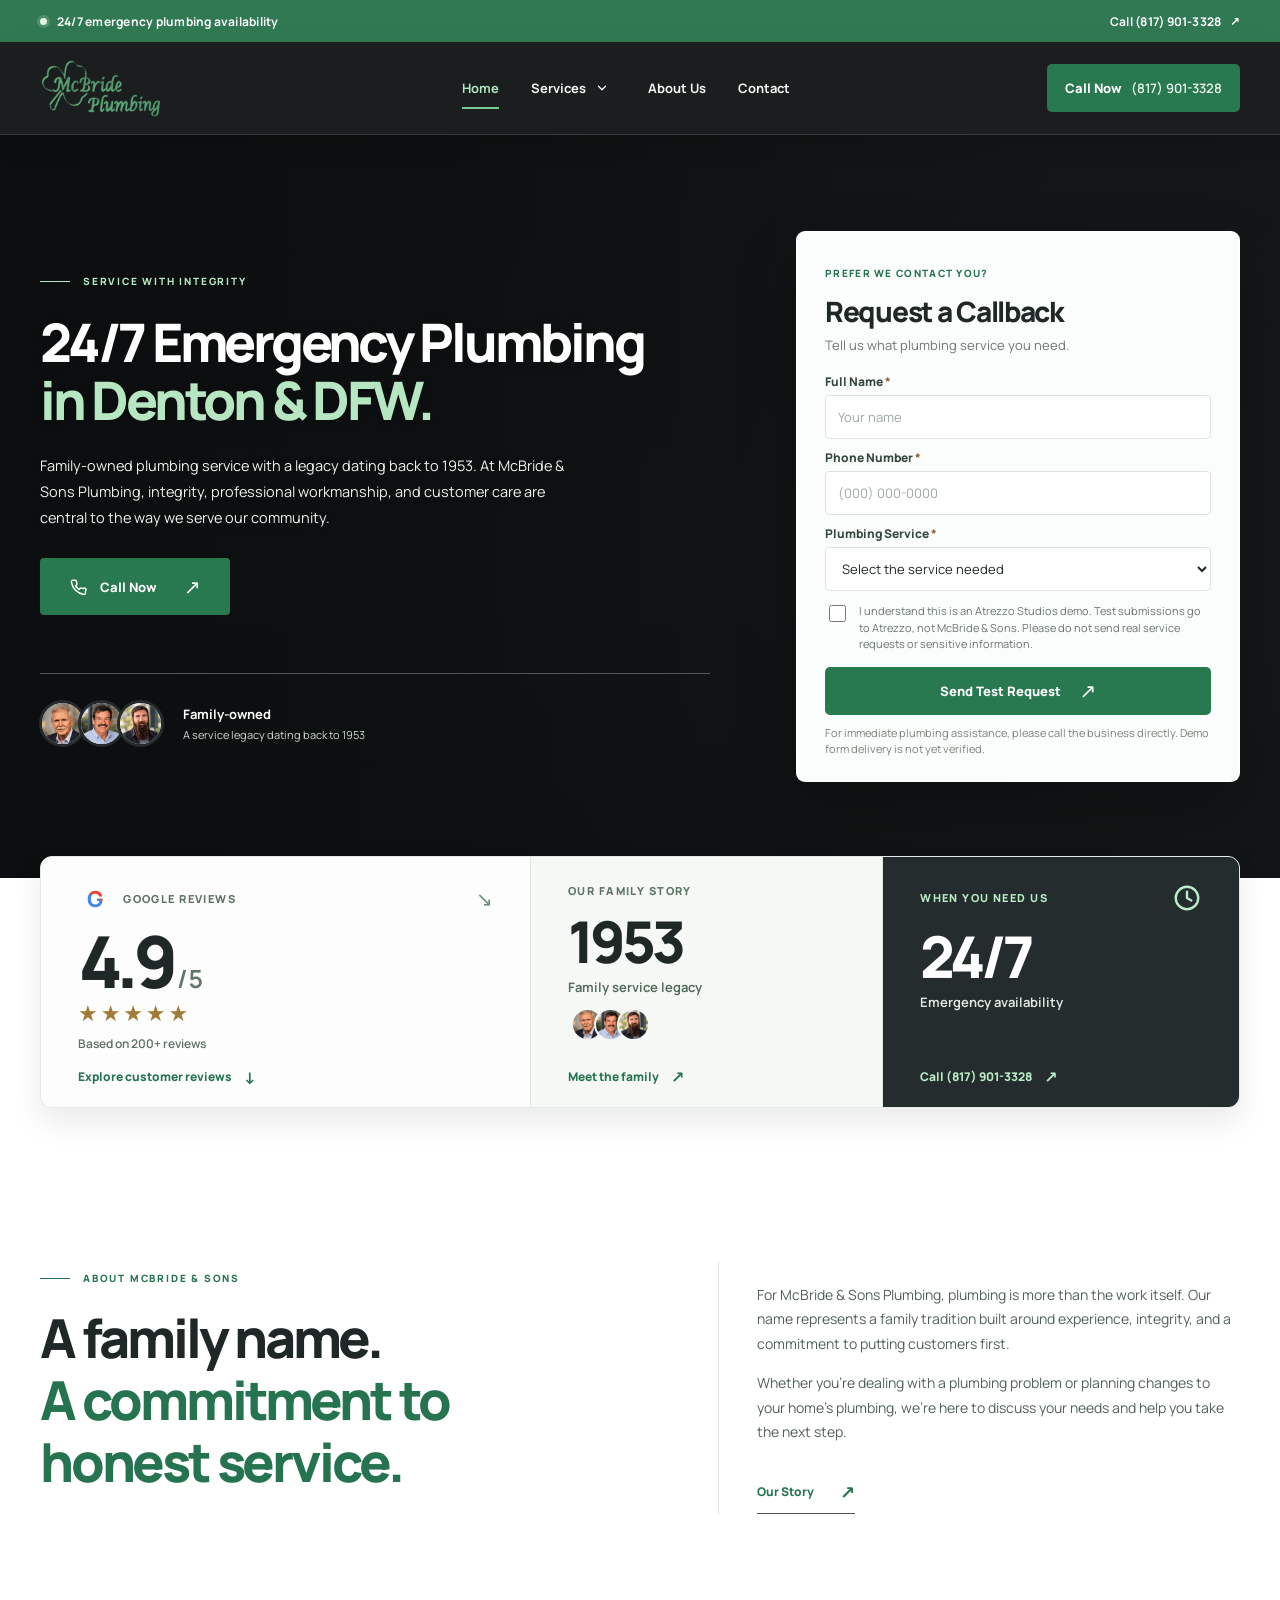
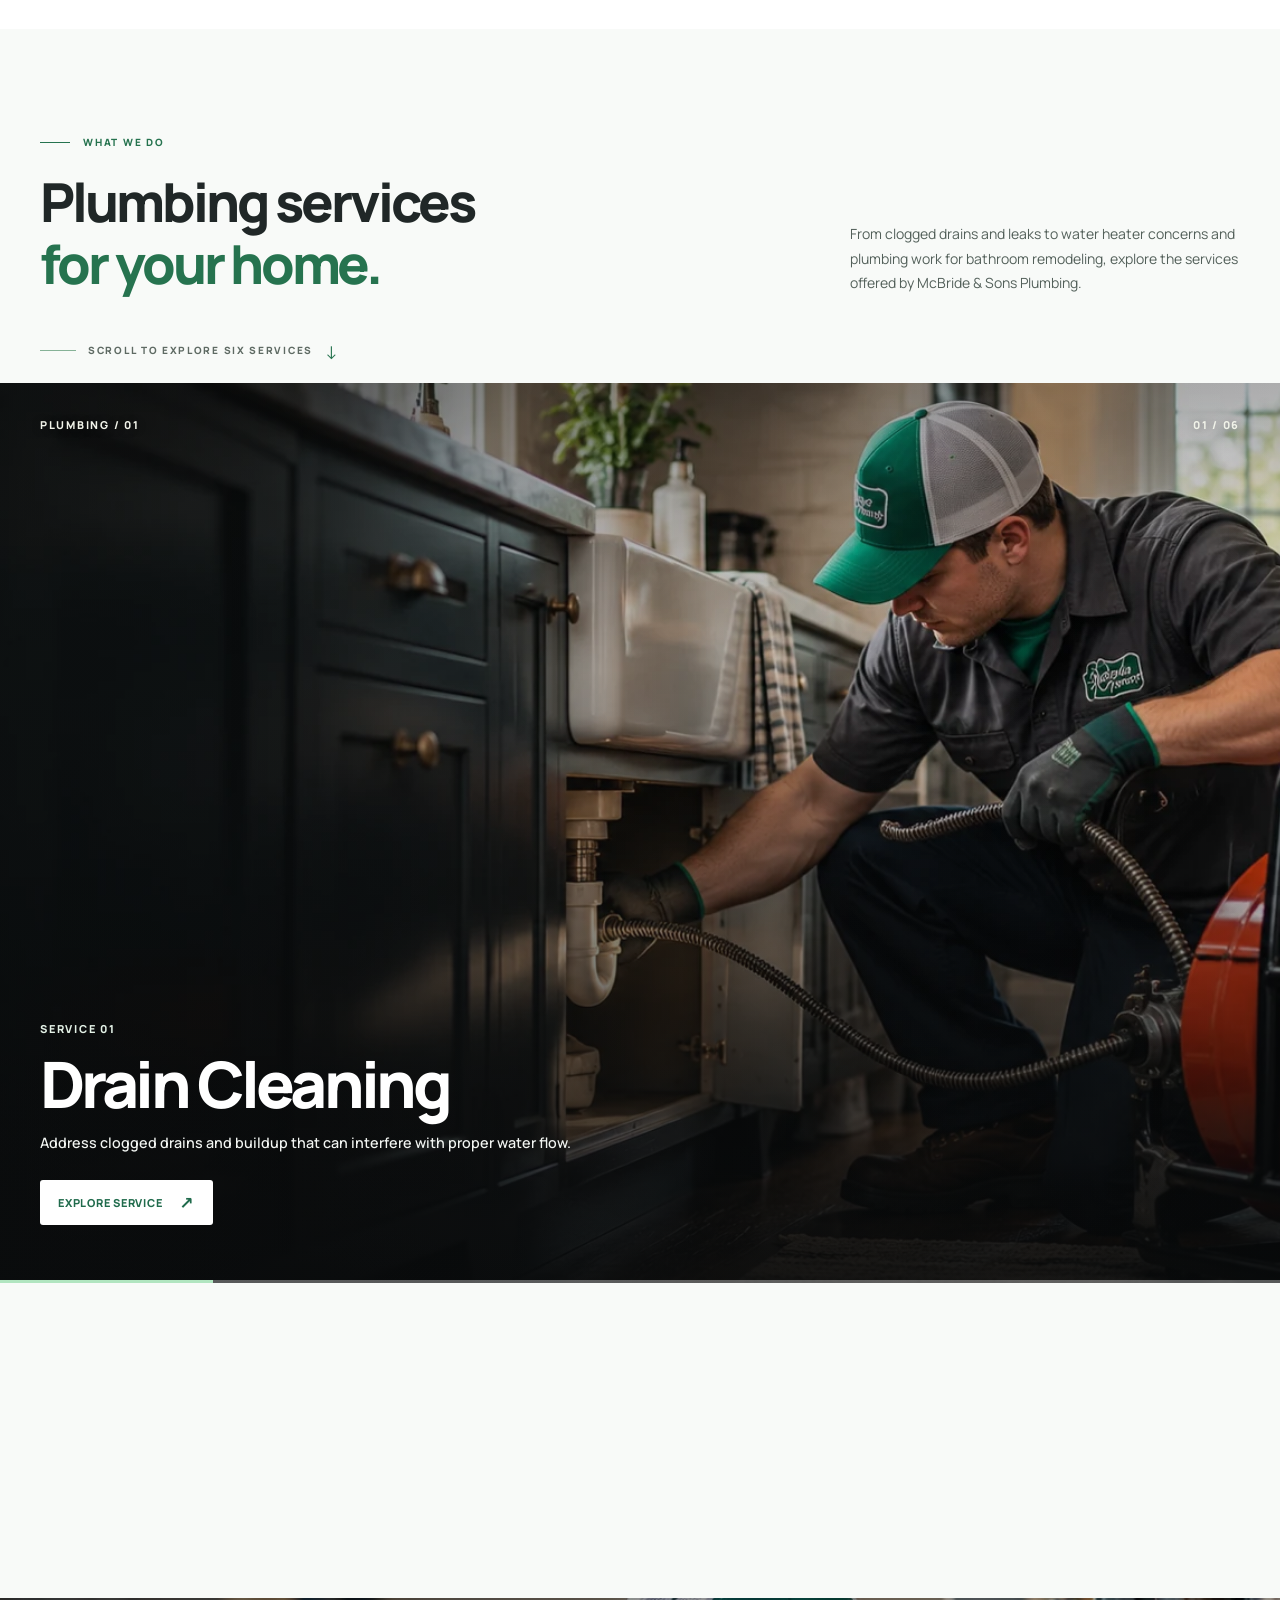
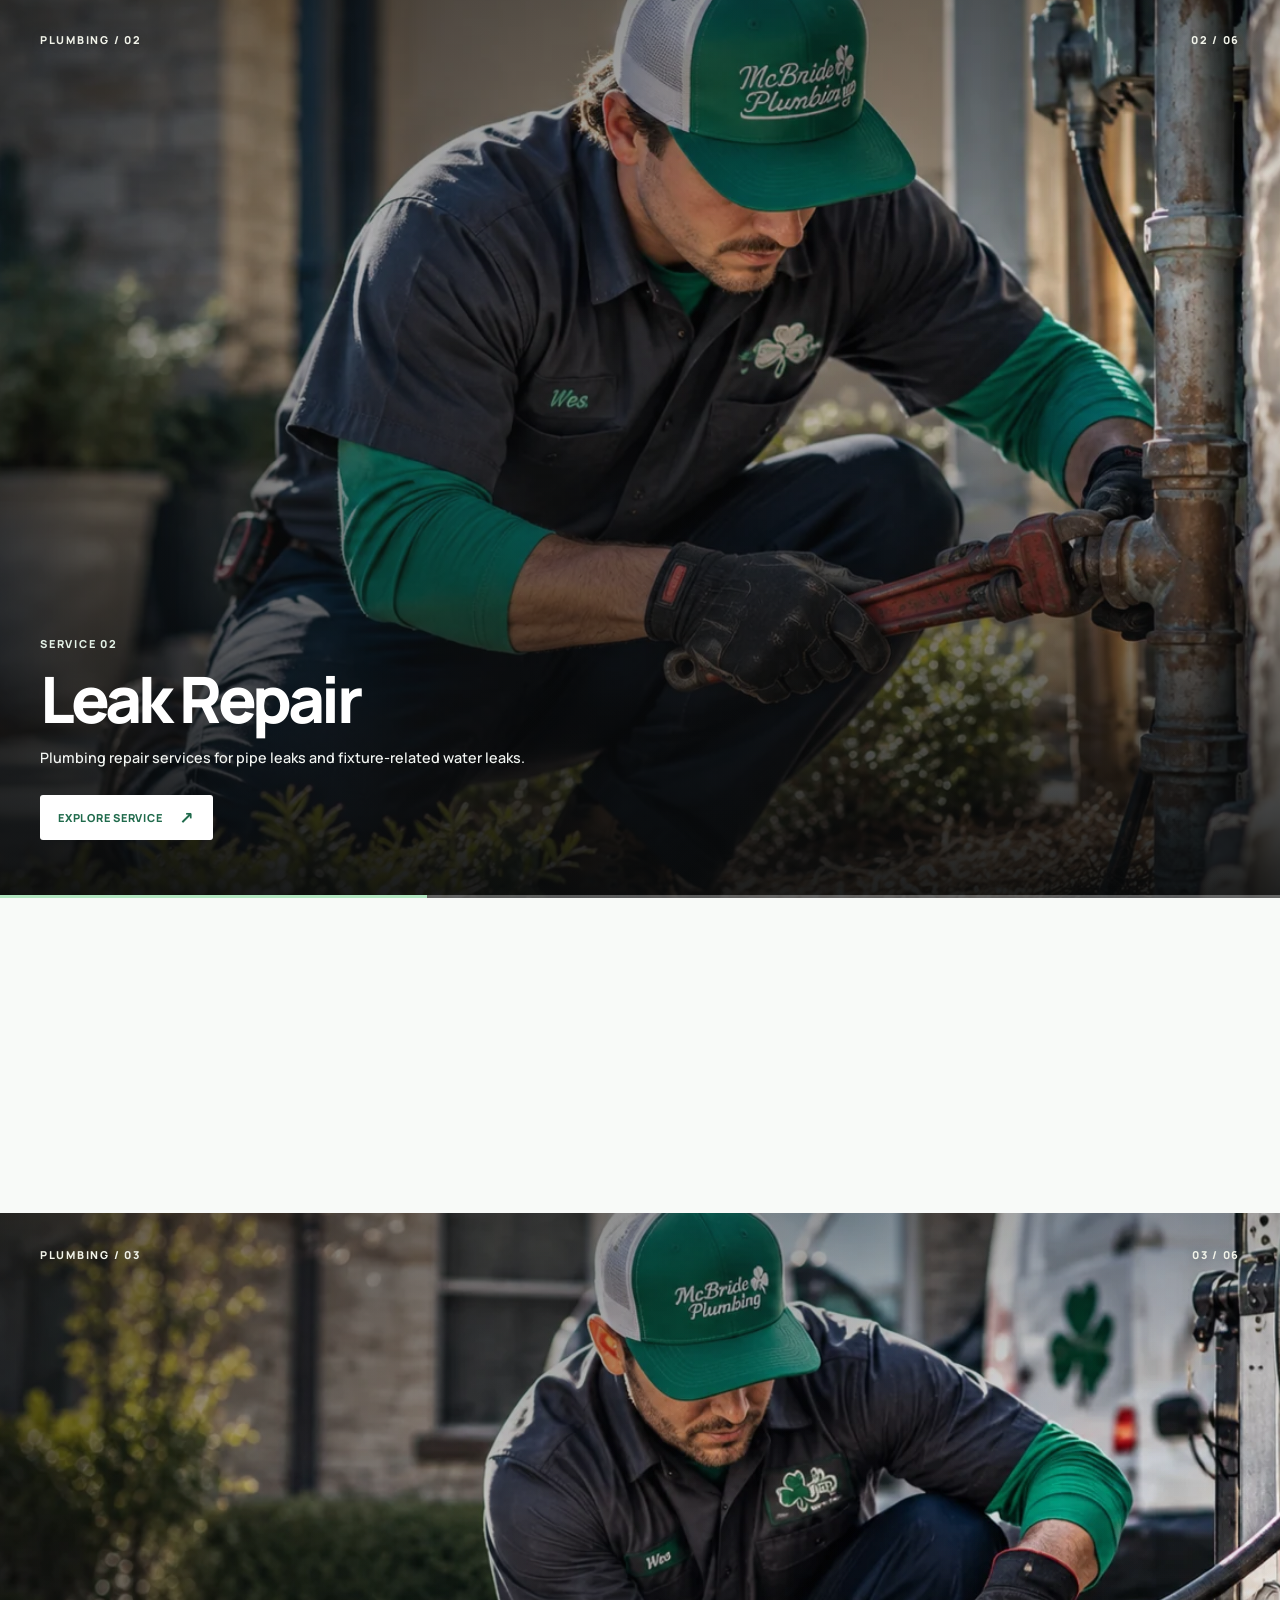
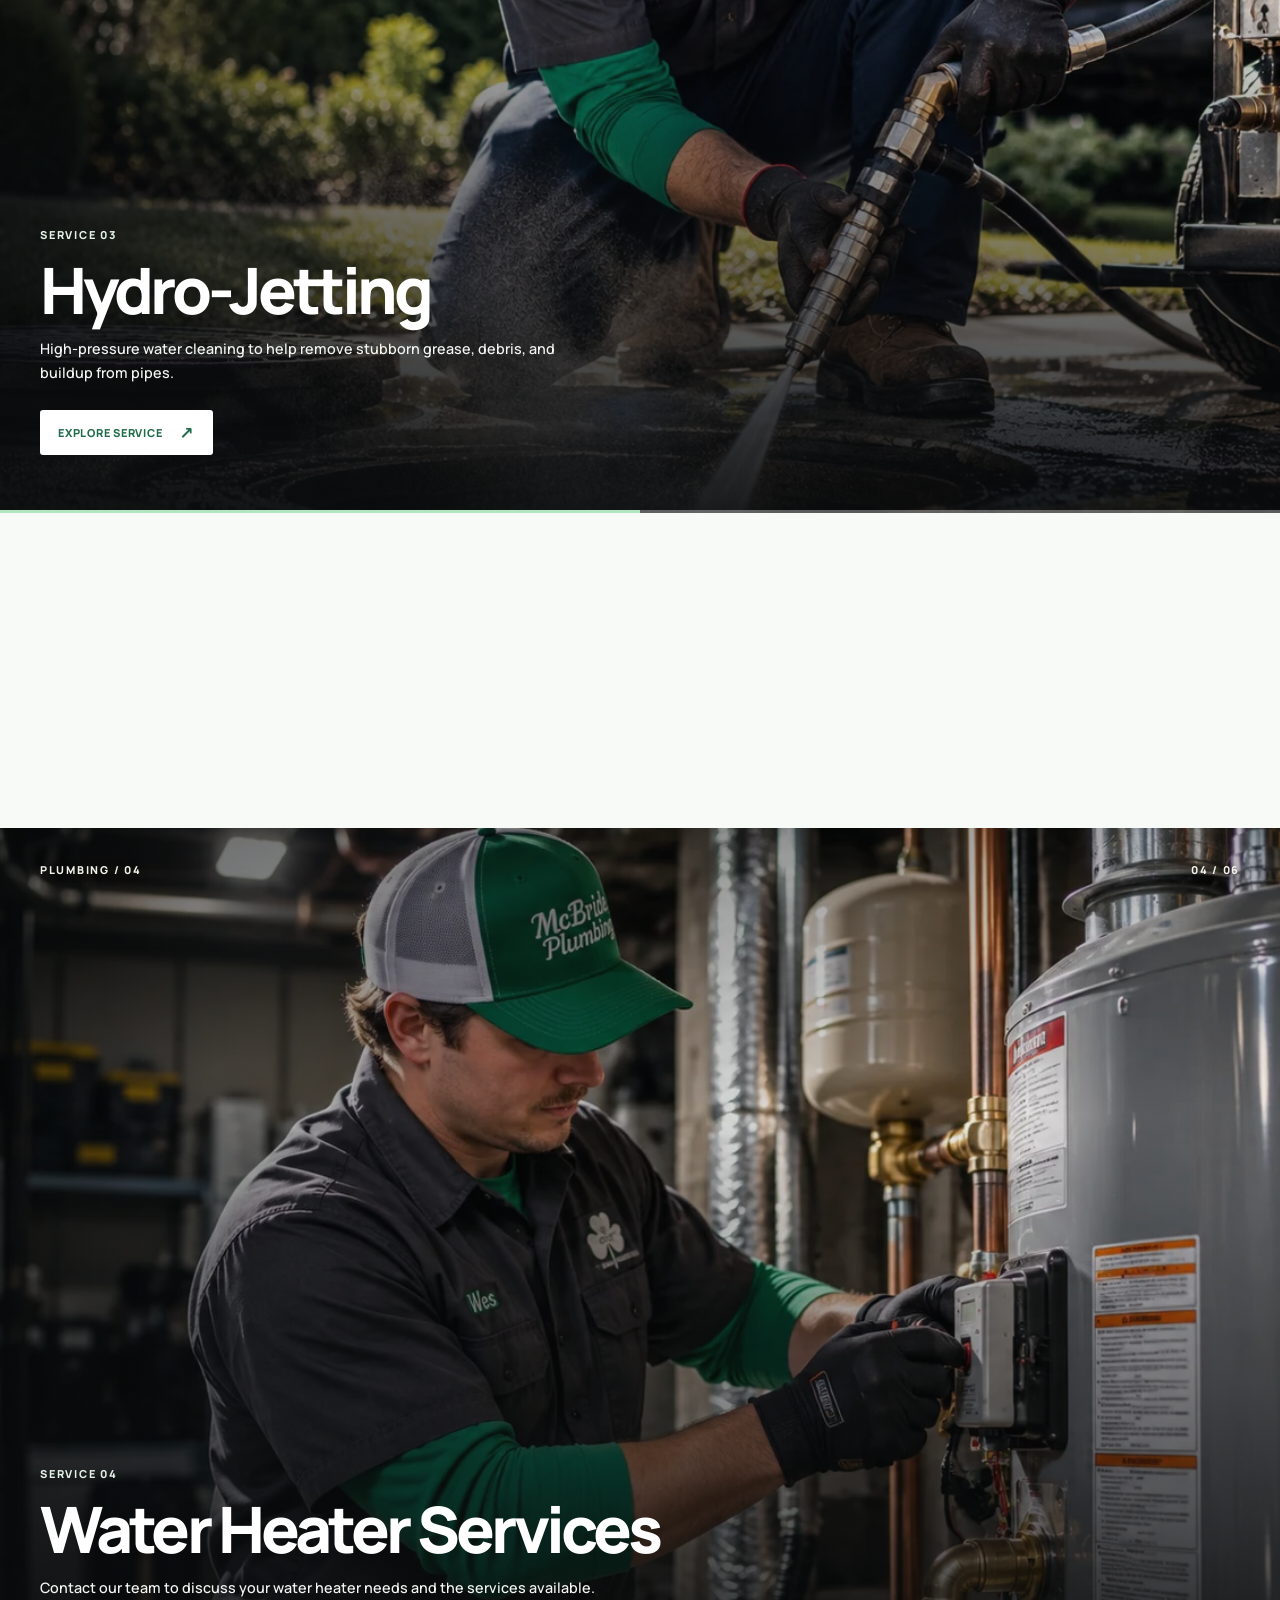
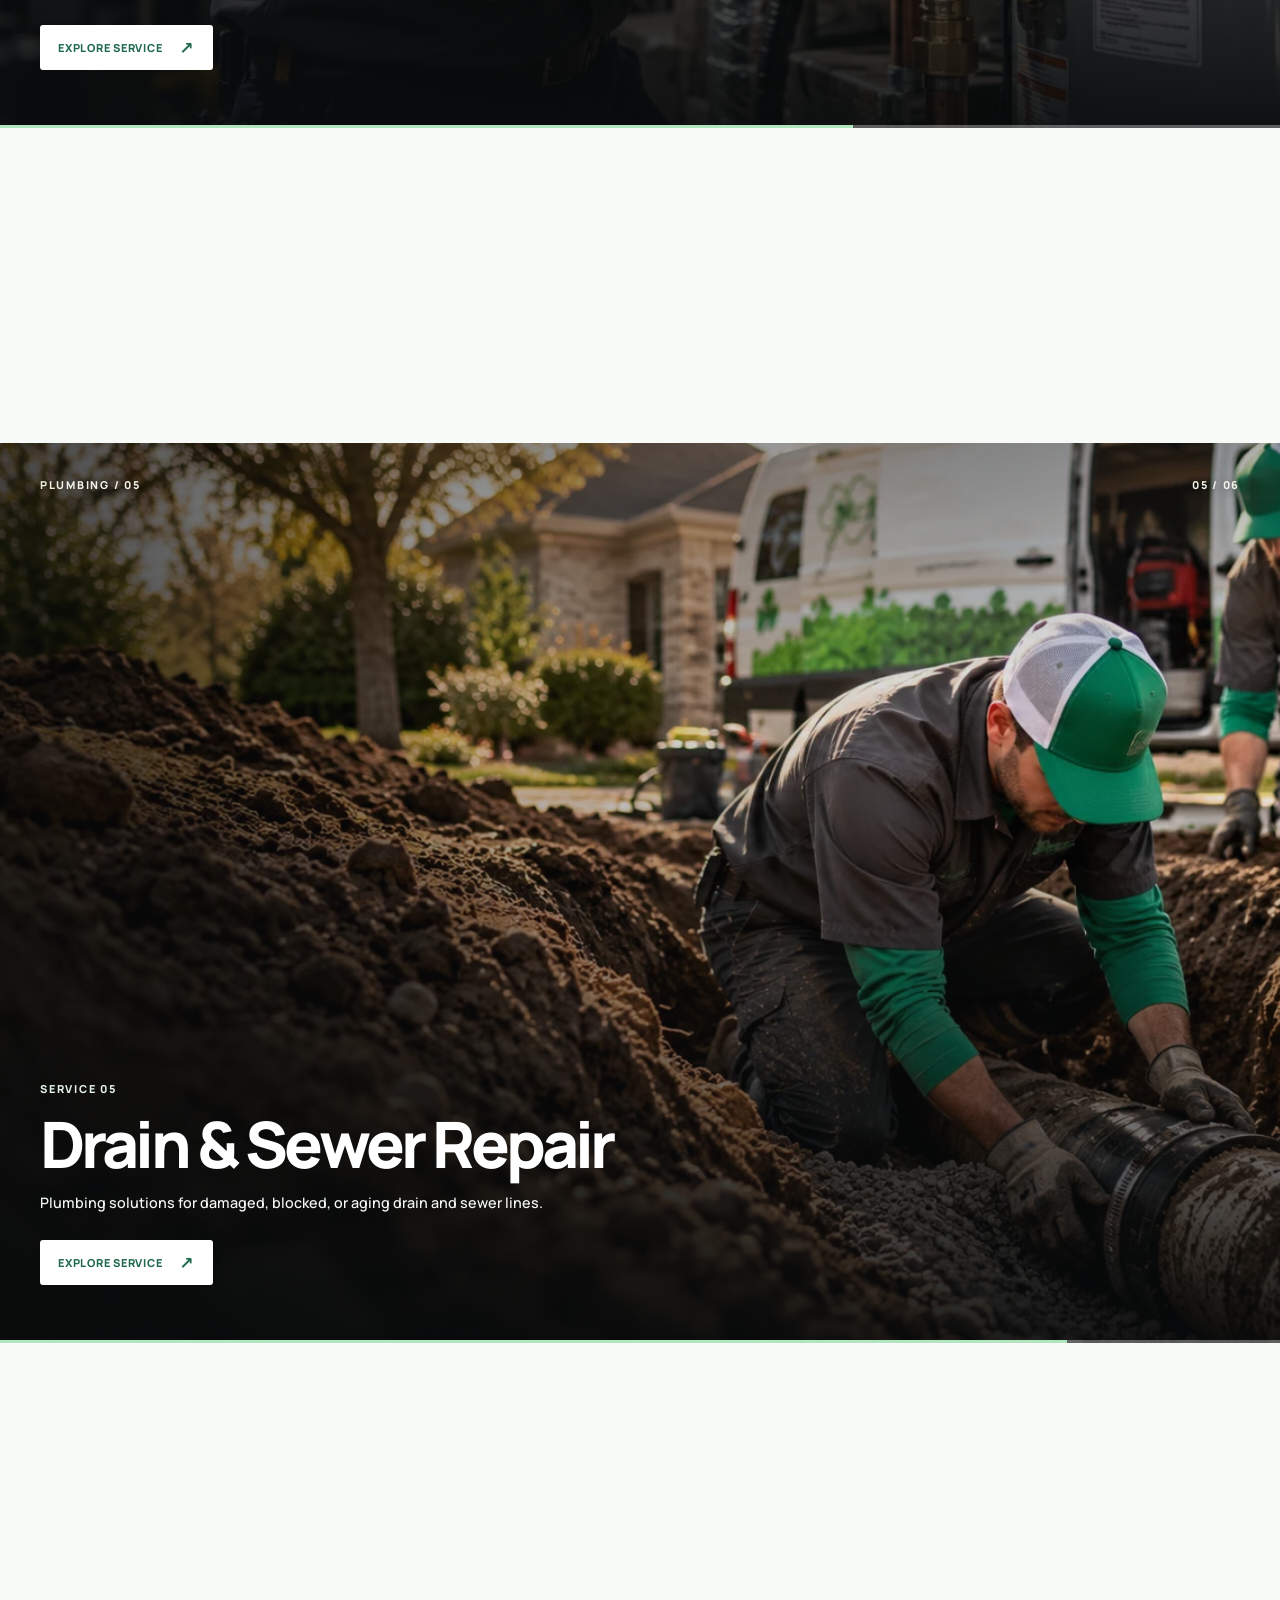
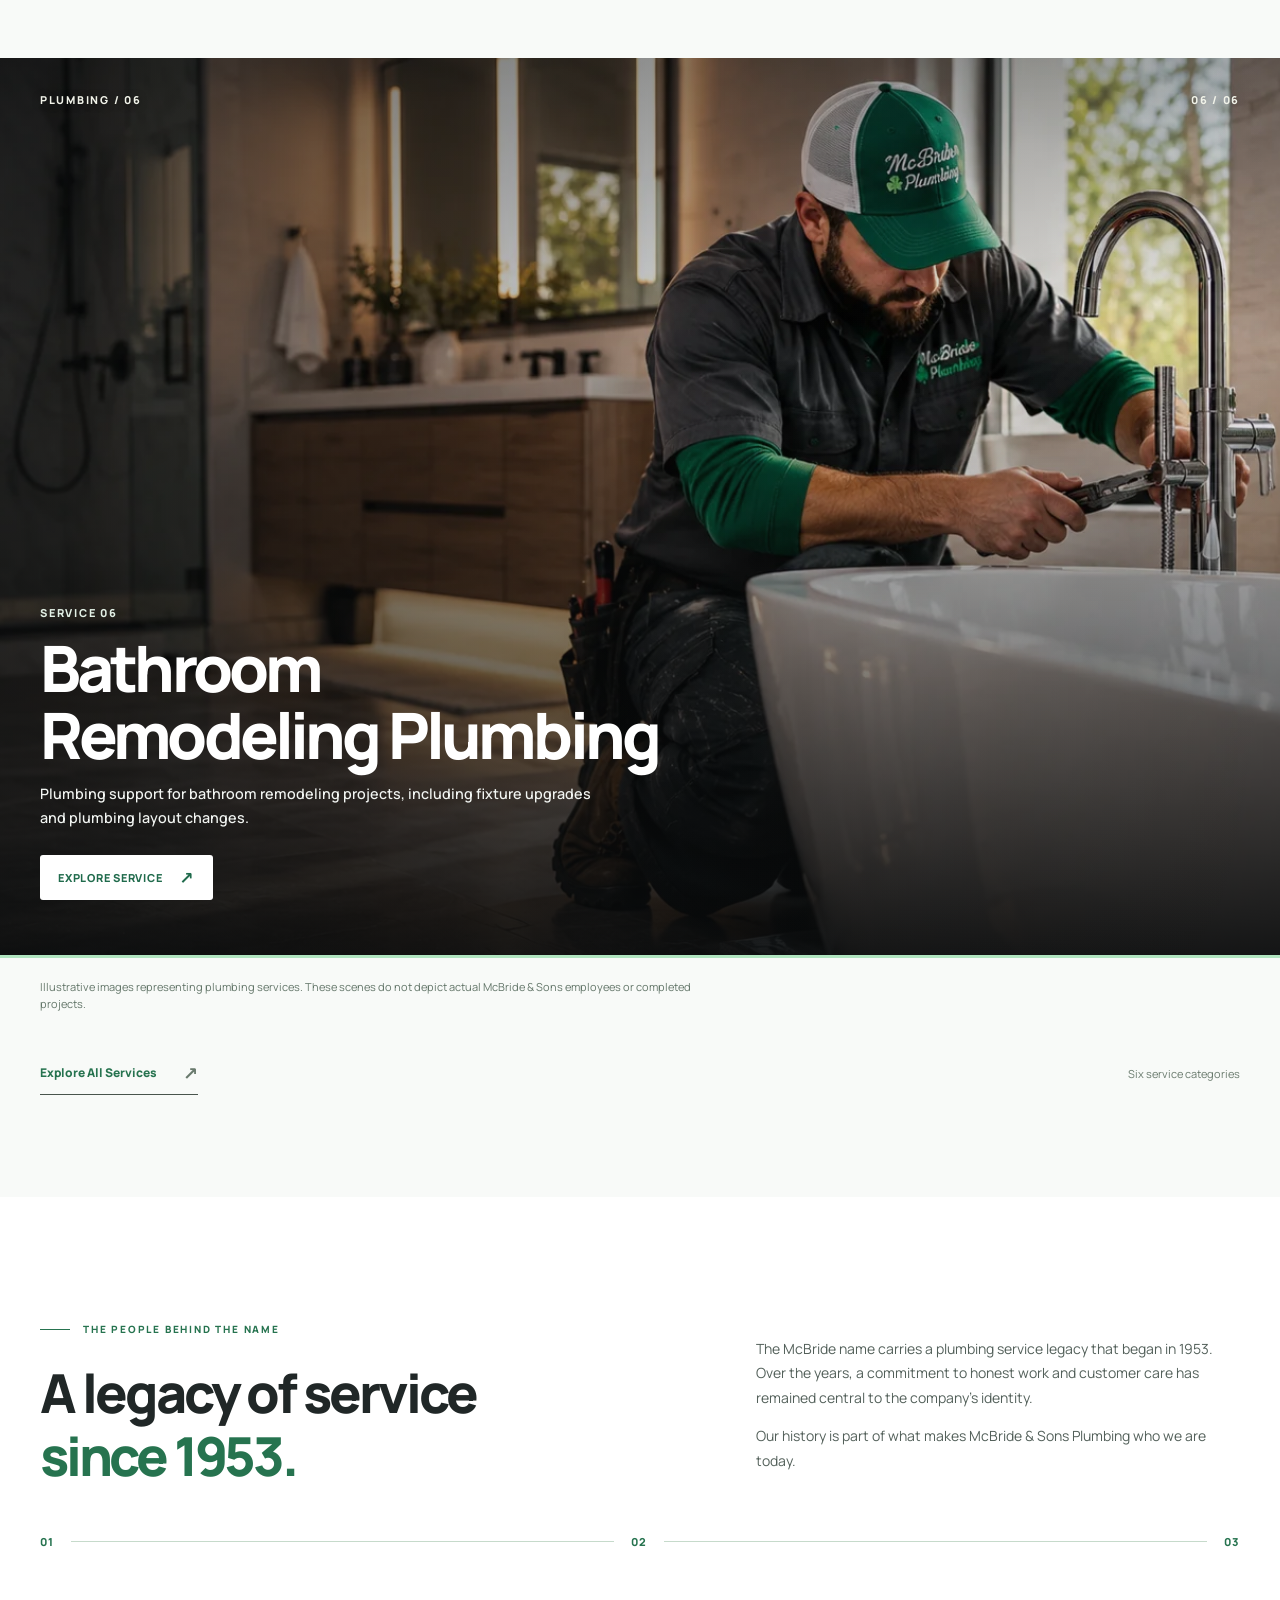
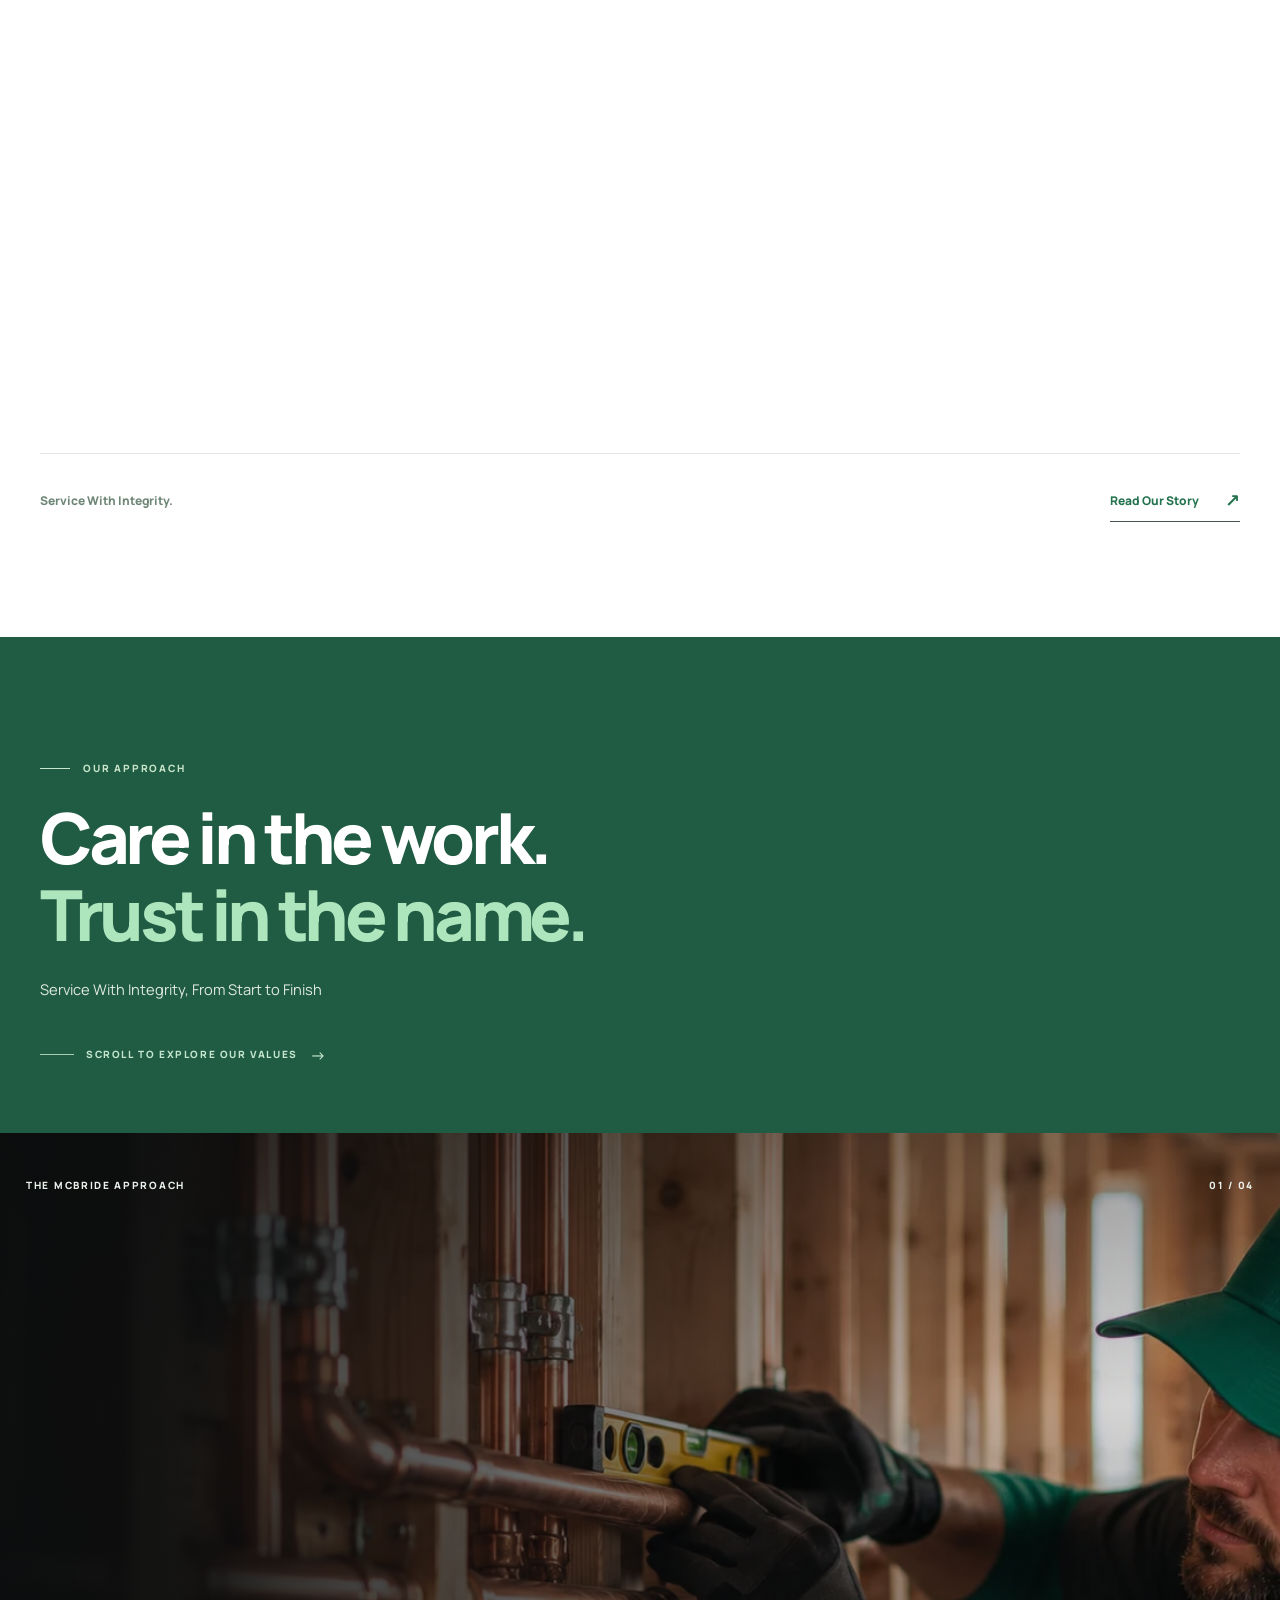
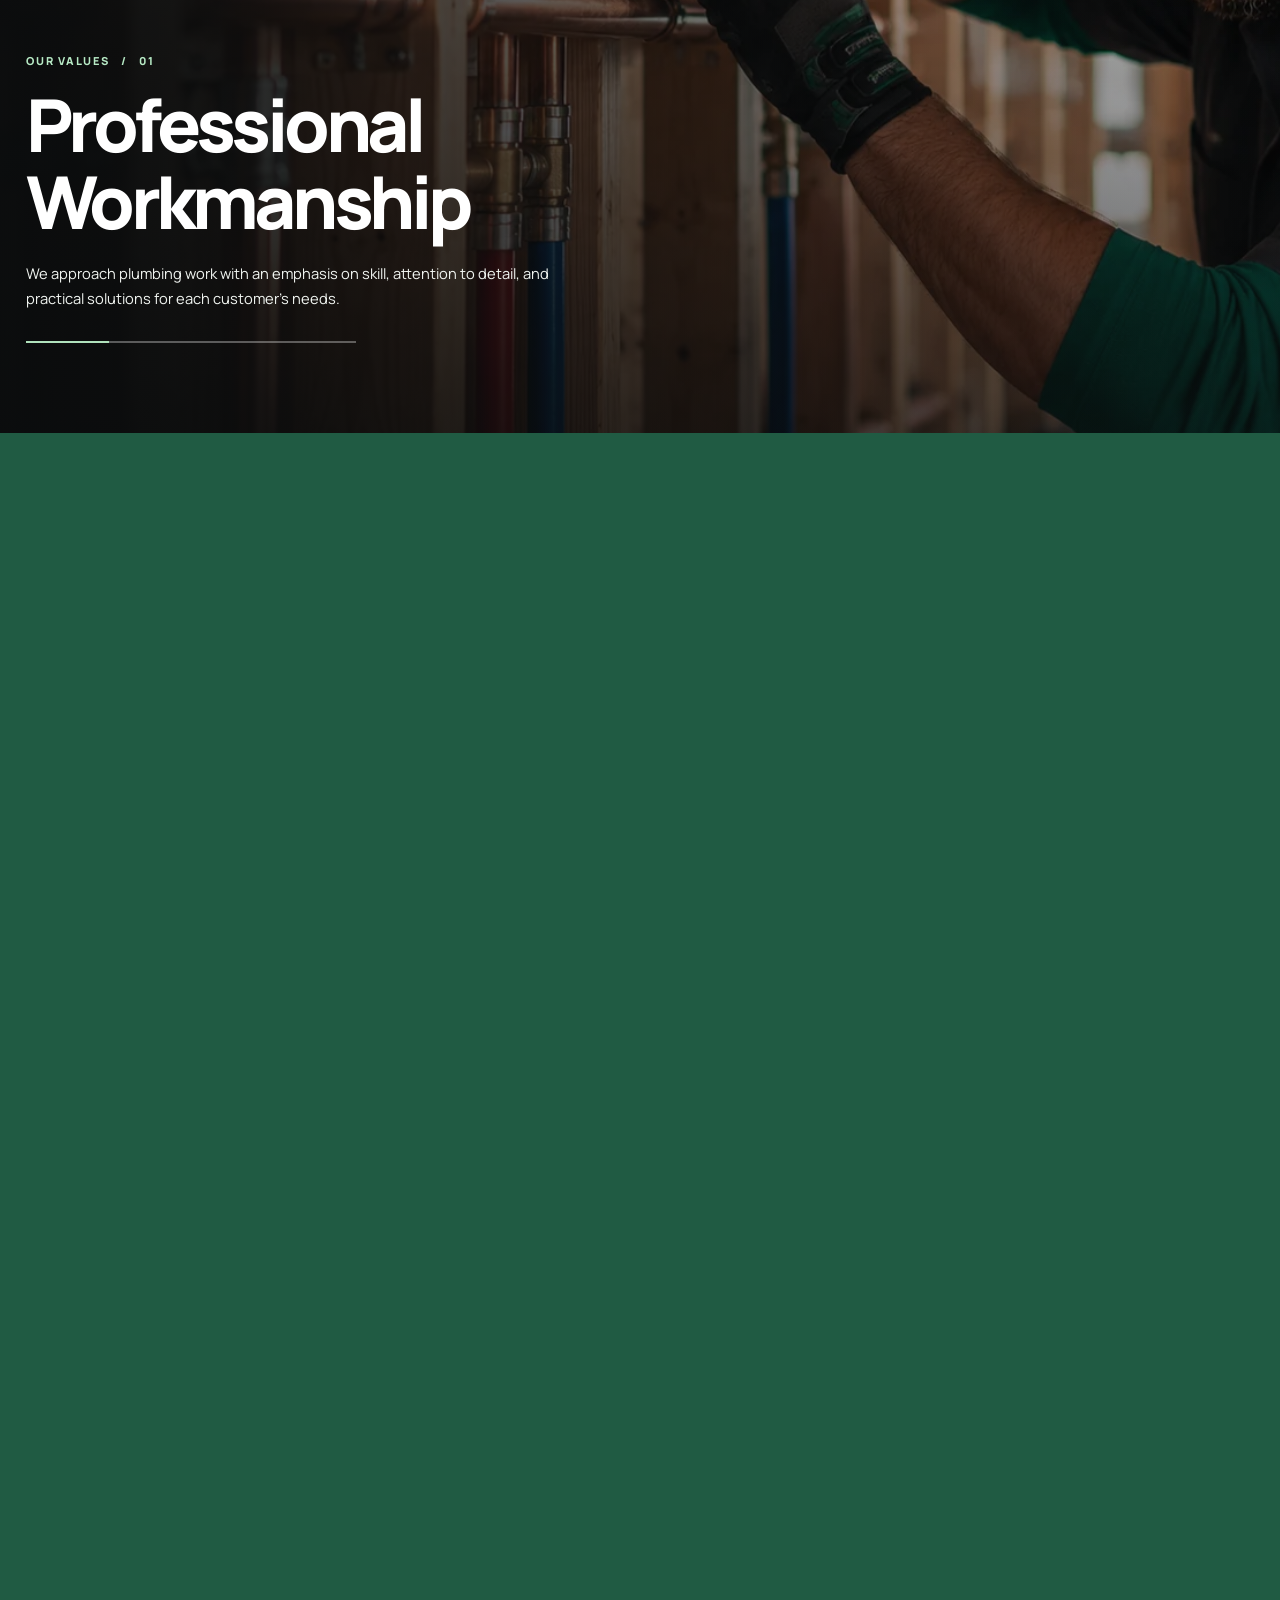
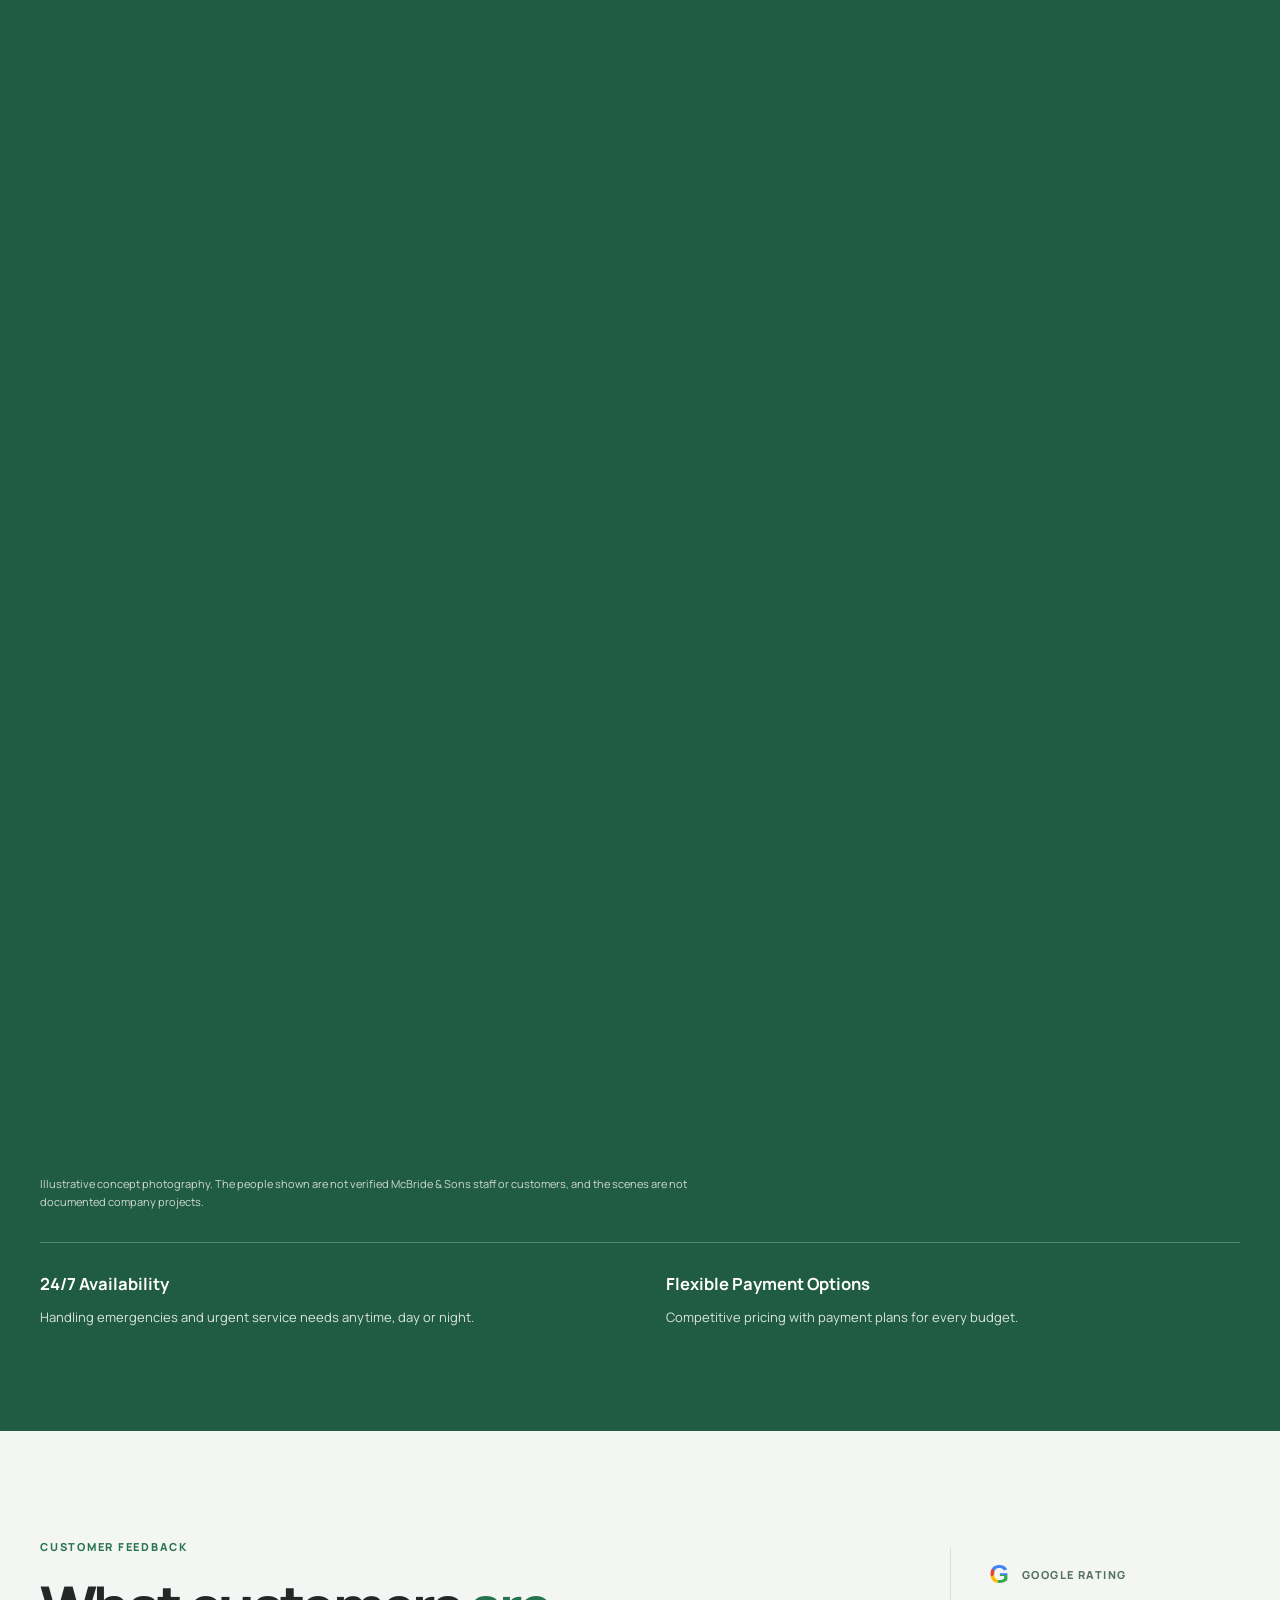
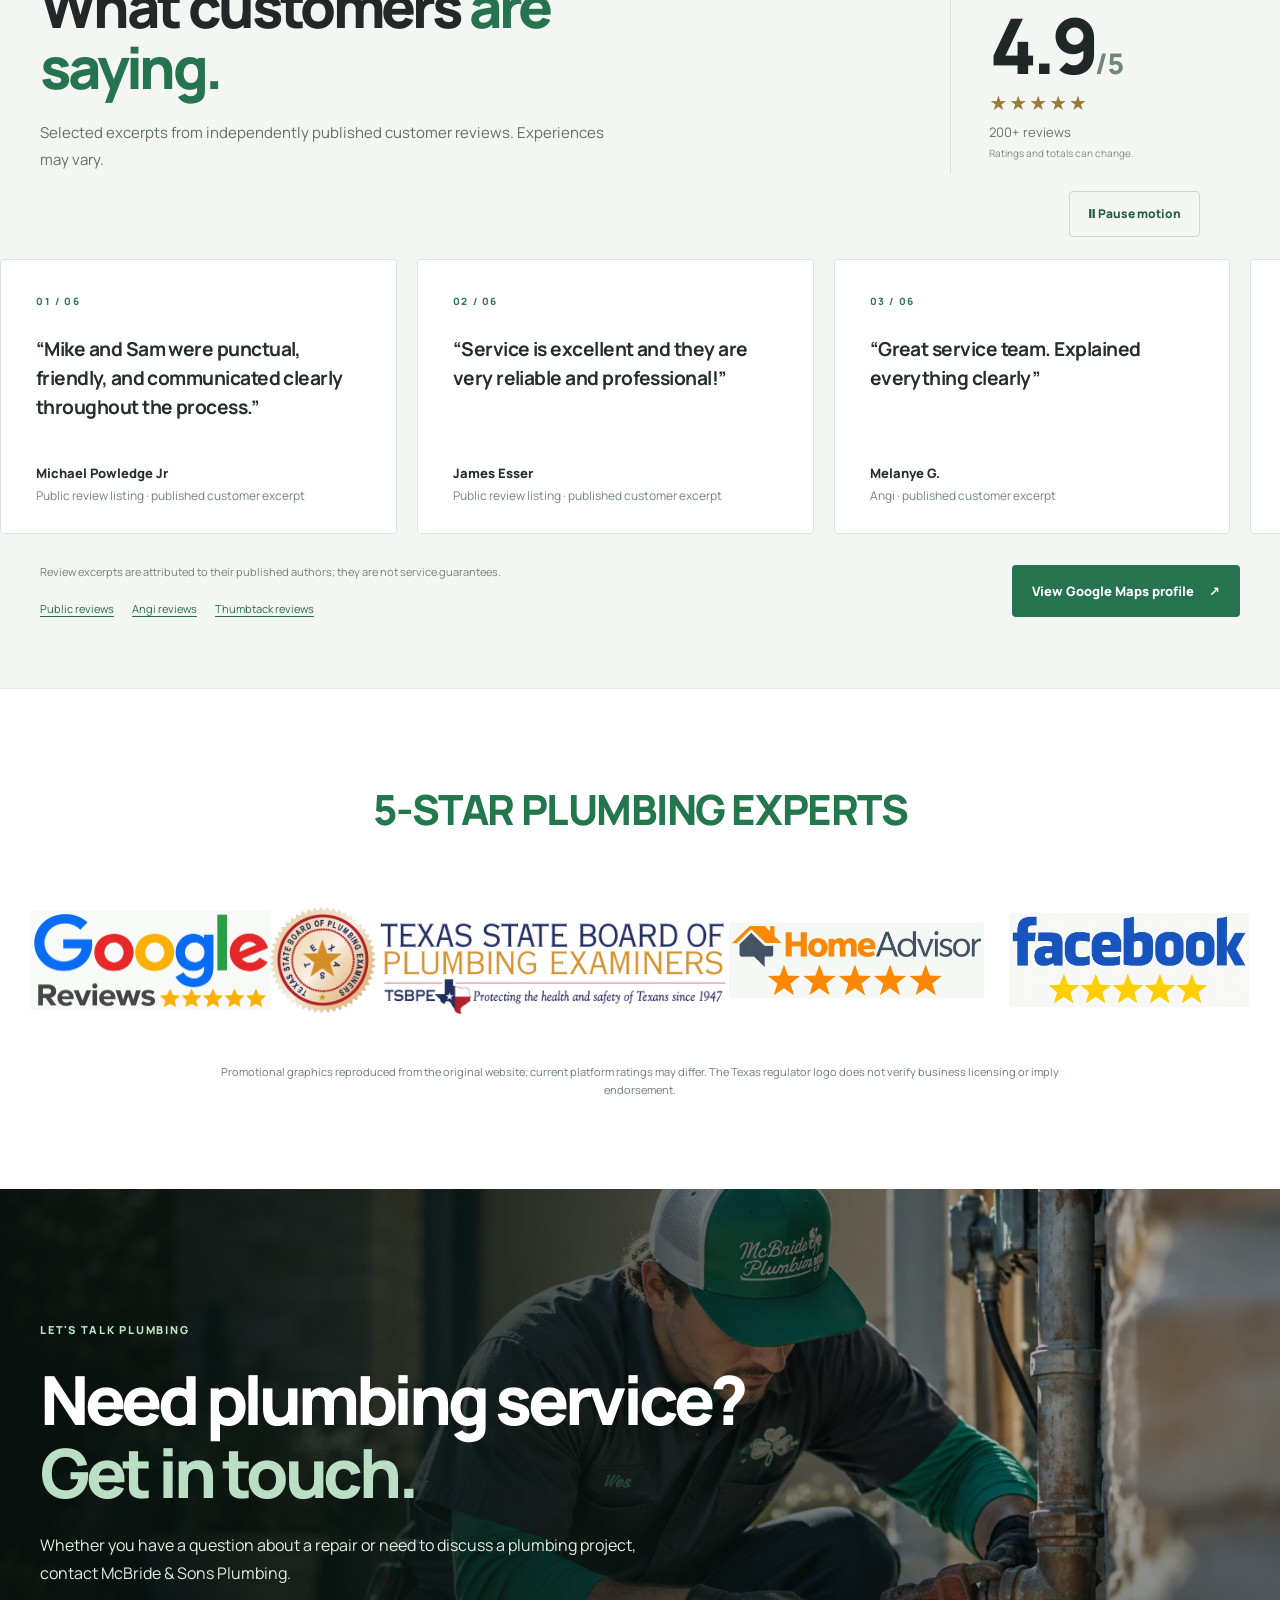
==== index.html @ 4a69e7dd "Restore original full star graphics across Home and Services with responsive trust band" ====
<!doctype html>
<html lang="en-US">
<head>
  <meta charset="utf-8">
  <meta name="viewport" content="width=device-width, initial-scale=1">
  <meta name="description" content="Explore drain cleaning, leak repair, hydro-jetting, water heater services, drain and sewer repair, and bathroom remodeling plumbing. Contact McBride & Sons.">
  <meta name="robots" content="noindex, nofollow">
  <meta name="theme-color" content="#173f35">
  <title>24/7 Emergency Plumbing in Denton & DFW | McBride & Sons Plumbing</title>
  <link rel="preconnect" href="https://fonts.googleapis.com">
  <link rel="preconnect" href="https://fonts.gstatic.com" crossorigin>
  <link href="https://fonts.googleapis.com/css2?family=Manrope:wght@400;500;600;700;800&display=swap" rel="stylesheet">
  <link rel="stylesheet" href="./assets/css/home.css?v=20261026-reviews-v1">
  <script src="./assets/js/main.js?v=20261028-cinema-gap-fix-1" defer></script>
<link rel="preconnect" href="https://images.pexels.com">
  <!-- Critical responsive CTA visibility: the form is already visible in desktop hero. -->
  <style>
    .hero .hero-actions > .hero-form-link { display: none !important; }
    @media (max-width: 1023px) {
      .hero .hero-actions > .hero-form-link { display: inline-flex !important; }
    }
  </style>
  <link rel="stylesheet" href="./assets/css/home-experience.css?v=20261028-mobile-slide-2">
  <link rel="stylesheet" href="./assets/css/home-art-direction.css?v=20261028-approach-images-1">
<link rel="stylesheet" href="./assets/css/site-nav.css?v=20261028-menu-v1"><link rel="stylesheet" href="./assets/css/service-editorial.css?v=20261028-reviews-immediate-v2"><link rel="stylesheet" href="./assets/css/service-trust.css?v=20261028-five-star-full-v3"></head>
<body>
  <a class="skip-link" href="#main">Skip to content</a>
  <div class="site-announcement" role="note"><div class="wrap announcement-inner"><span><span class="announcement-dot" aria-hidden="true"></span> 24/7 emergency plumbing availability</span><a href="tel:+18179013328" aria-label="Call McBride and Sons at 817 901 3328">Call (817) 901-3328 <span aria-hidden="true">↗</span></a></div></div>
  <header class="site-header at-site-nav" id="site-header"><div class="wrap nav-inner"><a class="brand" href="./index.html" aria-label="McBride &amp; Sons Plumbing — Home"><img src="./assets/images/mcbride-logo.webp" width="1396" height="673" alt="McBride Plumbing"></a><nav class="desktop-nav" aria-label="Main navigation"><a href="./index.html" aria-current="page">Home</a><div class="at-services-menu" data-services-menu ><a class="at-services-parent" href="./services/index.html">Services</a><button class="at-services-toggle" type="button" aria-label="Open services submenu" aria-expanded="false" aria-controls="at-services-panel"><svg viewBox="0 0 24 24" aria-hidden="true"><path d="m6 9 6 6 6-6"/></svg></button><div class="at-services-panel" id="at-services-panel"><span class="at-panel-label">Explore our plumbing services</span><a class="at-all-services" href="./services/index.html">View All Services ↗</a><a href="./services/drain-cleaning/index.html">Drain Cleaning</a><a href="./services/leak-repair/index.html">Leak Repair</a><a href="./services/hydro-jetting/index.html">Hydro-Jetting</a><a href="./services/water-heaters/index.html">Water Heater Services</a><a href="./services/drain-sewer-repair/index.html">Drain &amp; Sewer Repair</a><a href="./services/bathroom-remodeling/index.html">Bathroom Remodeling Plumbing</a></div></div><a href="./about-us/index.html">About Us</a><a href="./contact-us/index.html">Contact</a></nav><a class="nav-call" href="tel:+18179013328"><span>Call Now</span><span class="nav-call-number">(817) 901-3328</span></a><button class="mobile-menu-toggle" type="button" aria-controls="mobile-menu" aria-expanded="false" aria-label="Open navigation" data-mobile-toggle="true"><span class="menu-lines" aria-hidden="true"></span></button></div><nav id="mobile-menu" class="mobile-nav hidden" aria-label="Mobile navigation"><a href="./index.html" aria-current="page">Home</a><div class="at-mobile-services"><div class="at-mobile-services-head"><a href="./services/index.html">Services</a><button class="at-mobile-services-toggle" type="button" aria-label="Expand services submenu" aria-expanded="false" aria-controls="at-mobile-services-list">+</button></div><div class="at-mobile-services-list" id="at-mobile-services-list" hidden><a href="./services/drain-cleaning/index.html">Drain Cleaning</a><a href="./services/leak-repair/index.html">Leak Repair</a><a href="./services/hydro-jetting/index.html">Hydro-Jetting</a><a href="./services/water-heaters/index.html">Water Heater Services</a><a href="./services/drain-sewer-repair/index.html">Drain &amp; Sewer Repair</a><a href="./services/bathroom-remodeling/index.html">Bathroom Remodeling Plumbing</a></div></div><a href="./about-us/index.html">About Us</a><a href="./contact-us/index.html">Contact</a><a class="mobile-nav-call" href="tel:+18179013328">Call (817) 901-3328 ↗</a></nav></header>
  <main id="main">
    <section class="hero" aria-labelledby="hero-title">
      <!-- Licensed illustrative plumbing footage: Stepan SK / Pexels, video #7584858.
           Loaded across device sizes when motion/data preferences permit;
           the static photograph remains the fallback. Not actual McBride work. -->
      <video id="home-hero-video" class="hero-video" aria-hidden="true" tabindex="-1" autoplay muted playsinline loop preload="none" disablepictureinpicture disableremoteplayback></video>
      <button class="hero-video-toggle" type="button" hidden aria-controls="home-hero-video" aria-label="Pause background video">Pause video</button>
      <!-- Decorative Pexels plumbing photograph is layered in home.css; illustrative, not company project photography. -->
      <div class="wrap hero-grid">
        <div class="hero-story">
          <span class="eyebrow light"><span class="eyebrow-rule"></span> SERVICE WITH INTEGRITY</span>
          <h1 id="hero-title">24/7 Emergency Plumbing <em>in Denton &amp; DFW.</em></h1>
          <p class="hero-description">Family-owned plumbing service with a legacy dating back to 1953. At McBride &amp; Sons Plumbing, integrity, professional workmanship, and customer care are central to the way we serve our community.</p>
          <div class="hero-actions"><a href="tel:+18179013328" class="button button-warm button-primary"><svg viewBox="0 0 24 24" aria-hidden="true"><path d="M22 16.92v3a2 2 0 0 1-2.18 2A19.8 19.8 0 0 1 3.09 5.18 2 2 0 0 1 5.08 3h3a2 2 0 0 1 2 1.72l.46 2.81a2 2 0 0 1-.57 1.72l-1.3 1.3a16 16 0 0 0 4.78 4.78l1.3-1.3a2 2 0 0 1 1.72-.57l2.81.46A2 2 0 0 1 22 16.92z"/></svg> Call Now <span class="button-chevron" aria-hidden="true">↗</span></a><a class="hero-form-link" href="#callback-form">Request a Callback <span aria-hidden="true">↓</span></a></div>
          <div class="hero-heritage"><div class="avatar-row" aria-hidden="true"><img src="./assets/images/jasper-mcbride.webp" width="1122" height="1402" alt=""><img src="./assets/images/michael-mcbride-sr.webp" width="1254" height="1254" alt=""><img src="./assets/images/michael-mcbride-ii.webp" width="1254" height="1254" alt=""></div><div><strong>Family-owned</strong><span>A service legacy dating back to 1953</span></div></div>
        </div>
        <div class="hero-form-wrap" id="callback-form">
          <div class="form-outer"><span class="form-kicker">PREFER WE CONTACT YOU?</span><div class="form-head"><h2>Request a Callback</h2><p>Tell us what plumbing service you need.</p></div>
          <form id="home-callback-form" data-atrezzo-test-form="true" action="https://formsubmit.co/atrezzostudiosv@gmail.com" method="POST">
            <input type="hidden" name="_subject" value="[ATREZZO DEMO] McBride Home callback request"><input type="hidden" name="_template" value="table"><input type="hidden" name="form_origin" value="McBride Home — Atrezzo demo"><div class="trap"><label for="home-website">Leave empty</label><input id="home-website" type="text" name="_honey" tabindex="-1" autocomplete="off"></div>
            <div class="form-field"><label for="home-name">Full Name <span>*</span></label><input id="home-name" type="text" name="name" autocomplete="name" required maxlength="100" placeholder="Your name"></div>
            <div class="form-field"><label for="home-phone">Phone Number <span>*</span></label><input id="home-phone" type="tel" name="phone" autocomplete="tel" inputmode="tel" required maxlength="35" placeholder="(000) 000-0000"></div>
            <div class="form-field"><label for="home-service">Plumbing Service <span>*</span></label><select id="home-service" name="service" required><option value="">Select the service needed</option><option>Drain Cleaning</option><option>Leak Repair</option><option>Hydro-Jetting</option><option>Water Heater Services</option><option>Drain &amp; Sewer Repair</option><option>Bathroom Remodeling Plumbing</option></select></div>
            <label class="form-consent"><input type="checkbox" name="demo_consent" value="yes" required><span>I understand this is an Atrezzo Studios demo. Test submissions go to Atrezzo, not McBride &amp; Sons. Please do not send real service requests or sensitive information.</span></label>
            <button class="form-submit" type="submit">Send Test Request <span aria-hidden="true">↗</span></button>
            <p class="form-status" data-form-status role="status" aria-live="polite">For immediate plumbing assistance, please call the business directly. Demo form delivery is not yet verified.</p>
          </form></div>
        </div>
      </div>
    </section>
    <section class="proof" aria-label="Company highlights and customer confidence">
      <div class="wrap proof-grid">
        <a class="proof-card proof-rating" href="#reviews" aria-label="4.9 out of 5 Google rating from more than 200 reviews. Jump to customer reviews.">
          <div class="proof-rating-top">
            <span class="proof-google-mark" aria-hidden="true">G</span>
            <span class="proof-kicker">GOOGLE REVIEWS</span>
            <span class="proof-card-arrow" aria-hidden="true">↘</span>
          </div>
          <div class="proof-rating-number">4.9<span>/5</span></div>
          <div class="proof-stars" aria-hidden="true">★★★★★</div>
          <p>Based on 200+ reviews</p>
          <span class="proof-action">Explore customer reviews <span aria-hidden="true">↓</span></span>
        </a>
        <a class="proof-card proof-legacy" href="./about-us/index.html" aria-label="Explore McBride &amp; Sons Plumbing's family service legacy since 1953 on About Us.">
          <span class="proof-kicker">OUR FAMILY STORY</span>
          <span class="proof-number">1953</span>
          <span class="proof-description">Family service legacy</span>
          <div class="proof-legacy-portraits" aria-hidden="true">
            <img src="./assets/images/jasper-mcbride.webp" width="1122" height="1402" alt="" loading="lazy" decoding="async">
            <img src="./assets/images/michael-mcbride-sr.webp" width="1254" height="1254" alt="" loading="lazy" decoding="async">
            <img src="./assets/images/michael-mcbride-ii.webp" width="1254" height="1254" alt="" loading="lazy" decoding="async">
          </div>
          <span class="proof-action">Meet the family <span aria-hidden="true">↗</span></span>
        </a>
        <a class="proof-card proof-emergency" href="tel:+18179013328" aria-label="24/7 emergency plumbing availability. Call McBride &amp; Sons Plumbing at 817 901 3328.">
          <span class="proof-emergency-head"><span class="proof-kicker">WHEN YOU NEED US</span><svg viewBox="0 0 24 24" fill="none" stroke="currentColor" stroke-width="1.75" stroke-linecap="round" stroke-linejoin="round" aria-hidden="true"><circle cx="12" cy="12" r="9"/><path d="M12 7v5l3.5 2"/></svg></span>
          <span class="proof-number">24/7</span>
          <span class="proof-description">Emergency availability</span>
          <span class="proof-action">Call (817) 901-3328 <span aria-hidden="true">↗</span></span>
        </a>
      </div>
    </section>
    <section class="intro section" aria-labelledby="intro-title"><div class="wrap intro-grid"><div><span class="eyebrow dark"><span class="eyebrow-rule"></span> ABOUT MCBRIDE &amp; SONS</span><h2 id="intro-title">A family name.<br><span>A commitment to honest service.</span></h2></div><div class="intro-copy"><p>For McBride &amp; Sons Plumbing, plumbing is more than the work itself. Our name represents a family tradition built around experience, integrity, and a commitment to putting customers first.</p><p>Whether you're dealing with a plumbing problem or planning changes to your home's plumbing, we're here to discuss your needs and help you take the next step.</p><a class="text-link" href="./about-us/index.html">Our Story <span aria-hidden="true">↗</span></a></div></div></section>
    <section class="services section" id="services" aria-labelledby="services-title"><div class="wrap"><div class="section-heading"><div><span class="eyebrow dark"><span class="eyebrow-rule"></span> WHAT WE DO</span><h2 id="services-title">Plumbing services<br><span>for your home.</span></h2></div><p>From clogged drains and leaks to water heater concerns and plumbing work for bathroom remodeling, explore the services offered by McBride &amp; Sons Plumbing.</p></div>
      <p class="services-journey-cue" aria-hidden="true"><span class="services-journey-rule"></span> SCROLL TO EXPLORE SIX SERVICES <span class="services-journey-down">↓</span></p>
    </div>
      <div class="services-story" role="group" aria-label="Six plumbing services. Scroll naturally to discover each service.">
        <a class="service-scene service-scene-feature" href="./services/drain-cleaning/index.html" data-scene="01" style="--scene-position:61% center;--scene-mobile-position:78% center">
          <img class="service-scene-photo" src="./assets/images/services/mcbride-sons-plumbing-drain-cleaning-service-technician.webp" width="1852" height="849" alt="" loading="lazy" decoding="async">
          <span class="service-scene-shade" aria-hidden="true"></span>
          <span class="service-scene-top" aria-hidden="true"><span>PLUMBING / 01</span><span>01 / 06</span></span>
          <div class="service-scene-body">
            <span class="service-scene-index">SERVICE 01</span>
            <h3 class="service-scene-title">Drain Cleaning</h3>
            <span class="service-scene-description">Address clogged drains and buildup that can interfere with proper water flow.</span>
            <span class="service-scene-action">EXPLORE SERVICE <span aria-hidden="true">↗</span></span>
          </div>
          <span class="service-scene-progress" aria-hidden="true"><span style="width:16.666666666666664%"></span></span>
        </a>
        <a class="service-scene" href="./services/leak-repair/index.html" data-scene="02" style="--scene-position:60% center;--scene-mobile-position:65% center">
          <img class="service-scene-photo" src="./assets/images/services/mcbride-sons-plumbing-leak-repair-exterior-pipe-service.webp" width="1852" height="849" alt="" loading="lazy" decoding="async">
          <span class="service-scene-shade" aria-hidden="true"></span>
          <span class="service-scene-top" aria-hidden="true"><span>PLUMBING / 02</span><span>02 / 06</span></span>
          <div class="service-scene-body">
            <span class="service-scene-index">SERVICE 02</span>
            <h3 class="service-scene-title">Leak Repair</h3>
            <span class="service-scene-description">Plumbing repair services for pipe leaks and fixture-related water leaks.</span>
            <span class="service-scene-action">EXPLORE SERVICE <span aria-hidden="true">↗</span></span>
          </div>
          <span class="service-scene-progress" aria-hidden="true"><span style="width:33.33333333333333%"></span></span>
        </a>
        <a class="service-scene" href="./services/hydro-jetting/index.html" data-scene="03" style="--scene-position:58% center;--scene-mobile-position:76% center">
          <img class="service-scene-photo" src="./assets/images/services/mcbride-sons-plumbing-hydro-jetting-drain-service.webp" width="1876" height="838" alt="" loading="lazy" decoding="async">
          <span class="service-scene-shade" aria-hidden="true"></span>
          <span class="service-scene-top" aria-hidden="true"><span>PLUMBING / 03</span><span>03 / 06</span></span>
          <div class="service-scene-body">
            <span class="service-scene-index">SERVICE 03</span>
            <h3 class="service-scene-title">Hydro-Jetting</h3>
            <span class="service-scene-description">High-pressure water cleaning to help remove stubborn grease, debris, and buildup from pipes.</span>
            <span class="service-scene-action">EXPLORE SERVICE <span aria-hidden="true">↗</span></span>
          </div>
          <span class="service-scene-progress" aria-hidden="true"><span style="width:50%"></span></span>
        </a>
        <a class="service-scene" href="./services/water-heaters/index.html" data-scene="04" style="--scene-position:57% center;--scene-mobile-position:58% center">
          <img class="service-scene-photo" src="./assets/images/services/mcbride-sons-plumbing-water-heater-service-technician.webp" width="1877" height="838" alt="" loading="lazy" decoding="async">
          <span class="service-scene-shade" aria-hidden="true"></span>
          <span class="service-scene-top" aria-hidden="true"><span>PLUMBING / 04</span><span>04 / 06</span></span>
          <div class="service-scene-body">
            <span class="service-scene-index">SERVICE 04</span>
            <h3 class="service-scene-title">Water Heater Services</h3>
            <span class="service-scene-description">Contact our team to discuss your water heater needs and the services available.</span>
            <span class="service-scene-action">EXPLORE SERVICE <span aria-hidden="true">↗</span></span>
          </div>
          <span class="service-scene-progress" aria-hidden="true"><span style="width:66.66666666666666%"></span></span>
        </a>
        <a class="service-scene" href="./services/drain-sewer-repair/index.html" data-scene="05" style="--scene-position:60% center;--scene-mobile-position:76% center">
          <img class="service-scene-photo" src="./assets/images/services/mcbride-sons-plumbing-drain-sewer-repair-trench-service.webp" width="1864" height="844" alt="" loading="lazy" decoding="async">
          <span class="service-scene-shade" aria-hidden="true"></span>
          <span class="service-scene-top" aria-hidden="true"><span>PLUMBING / 05</span><span>05 / 06</span></span>
          <div class="service-scene-body">
            <span class="service-scene-index">SERVICE 05</span>
            <h3 class="service-scene-title">Drain &amp; Sewer Repair</h3>
            <span class="service-scene-description">Plumbing solutions for damaged, blocked, or aging drain and sewer lines.</span>
            <span class="service-scene-action">EXPLORE SERVICE <span aria-hidden="true">↗</span></span>
          </div>
          <span class="service-scene-progress" aria-hidden="true"><span style="width:83.33333333333334%"></span></span>
        </a>
        <a class="service-scene" href="./services/bathroom-remodeling/index.html" data-scene="06" style="--scene-position:62% center;--scene-mobile-position:78% center">
          <img class="service-scene-photo" src="./assets/images/services/mcbride-sons-plumbing-bathroom-remodeling-fixture-installation.webp" width="1853" height="849" alt="" loading="lazy" decoding="async">
          <span class="service-scene-shade" aria-hidden="true"></span>
          <span class="service-scene-top" aria-hidden="true"><span>PLUMBING / 06</span><span>06 / 06</span></span>
          <div class="service-scene-body">
            <span class="service-scene-index">SERVICE 06</span>
            <h3 class="service-scene-title">Bathroom Remodeling Plumbing</h3>
            <span class="service-scene-description">Plumbing support for bathroom remodeling projects, including fixture upgrades and plumbing layout changes.</span>
            <span class="service-scene-action">EXPLORE SERVICE <span aria-hidden="true">↗</span></span>
          </div>
          <span class="service-scene-progress" aria-hidden="true"><span style="width:100%"></span></span>
        </a>
      </div>
      <div class="wrap services-after-story">
      <p class="services-illustration-note">Illustrative images representing plumbing services. These scenes do not depict actual McBride &amp; Sons employees or completed projects.</p>
      <div class="services-footer"><a href="./services/index.html" class="text-link">Explore All Services <span aria-hidden="true">↗</span></a><span>Six service categories</span></div>
    </div></section>
    <section class="family section" aria-labelledby="family-title"><div class="wrap"><div class="family-heading"><span class="eyebrow dark"><span class="eyebrow-rule"></span> THE PEOPLE BEHIND THE NAME</span><div class="family-heading-row"><h2 id="family-title">A legacy of service<br><span>since 1953.</span></h2><div class="family-heading-copy"><p>The McBride name carries a plumbing service legacy that began in 1953. Over the years, a commitment to honest work and customer care has remained central to the company's identity.</p><p>Our history is part of what makes McBride &amp; Sons Plumbing who we are today.</p></div></div></div>
      <div class="family-journey-label" aria-hidden="true"><span>01</span><span class="family-journey-line"></span><span>02</span><span class="family-journey-line"></span><span>03</span></div>
      <div class="family-gallery" data-family-sequence><figure class="family-person person-first"><div class="family-image"><img loading="lazy" decoding="async" src="./assets/images/jasper-mcbride.webp" width="1122" height="1402" alt="Portrait of Jasper McBride"></div><figcaption><span>01</span>Jasper McBride</figcaption></figure><figure class="family-person person-second"><div class="family-image"><img loading="lazy" decoding="async" src="./assets/images/michael-mcbride-sr.webp" width="1254" height="1254" alt="Portrait of Michael McBride Sr."></div><figcaption><span>02</span>Michael McBride Sr.</figcaption></figure><figure class="family-person person-third"><div class="family-image"><img loading="lazy" decoding="async" src="./assets/images/michael-mcbride-ii.webp" width="1254" height="1254" alt="Portrait of Michael McBride II"></div><figcaption><span>03</span>Michael McBride II</figcaption></figure></div>
      <div class="family-end"><p>Service With Integrity.</p><a href="./about-us/index.html" class="text-link">Read Our Story <span aria-hidden="true">↗</span></a></div>
    </div></section>
    <section class="approach section approach-cinema" id="approach" aria-labelledby="approach-title">
      <div class="wrap approach-cinema-intro">
        <span class="eyebrow light"><span class="eyebrow-rule"></span> OUR APPROACH</span>
        <h2 id="approach-title">Care in the work.<br><em>Trust in the name.</em></h2>
        <p>Service With Integrity, From Start to Finish</p>
        <div class="approach-cinema-cue" aria-hidden="true"><span class="approach-cinema-rule"></span> SCROLL TO EXPLORE OUR VALUES <span>→</span></div>
      </div>
      <div class="approach-story" aria-label="Four principles of our approach">
        <div class="approach-stage">
          <article class="approach-scene approach-scene-first" data-approach-scene="01" style="--approach-image-position:center 50%;--approach-mobile-position:75% center">
            <img class="approach-scene-photo" src="./assets/images/approach/mcbride-sons-plumbing-professional-workmanship-copper-water-pipe-inspection.webp" alt="" loading="lazy" decoding="async" width="1875" height="839">
            <div class="approach-scene-shade" aria-hidden="true"></div>
            <div class="approach-scene-index" aria-hidden="true"><span>THE MCBRIDE APPROACH</span><span>01 / 04</span></div>
            <div class="approach-scene-content">
              <span class="approach-scene-eyebrow">OUR VALUES &nbsp; / &nbsp; 01</span>
              <h3>Professional Workmanship</h3>
              <p>We approach plumbing work with an emphasis on skill, attention to detail, and practical solutions for each customer's needs.</p>
              <div class="approach-scene-progress" aria-hidden="true"><span style="width:25%"></span></div>
            </div>
          </article>
          <article class="approach-scene" data-approach-scene="02" style="--approach-image-position:center 47%;--approach-mobile-position:65% center">
            <img class="approach-scene-photo" src="./assets/images/approach/mcbride-sons-plumbing-honest-communication-customer-consultation.webp" alt="" loading="lazy" decoding="async" width="1875" height="839">
            <div class="approach-scene-shade" aria-hidden="true"></div>
            <div class="approach-scene-index" aria-hidden="true"><span>THE MCBRIDE APPROACH</span><span>02 / 04</span></div>
            <div class="approach-scene-content">
              <span class="approach-scene-eyebrow">OUR VALUES &nbsp; / &nbsp; 02</span>
              <h3>Honest Communication</h3>
              <p>We believe customers should understand the work being discussed. Clear communication and attentive listening are part of our approach.</p>
              <div class="approach-scene-progress" aria-hidden="true"><span style="width:50%"></span></div>
            </div>
          </article>
          <article class="approach-scene" data-approach-scene="03" style="--approach-image-position:center 50%;--approach-mobile-position:56% center">
            <img class="approach-scene-photo" src="./assets/images/approach/mcbride-sons-plumbing-personal-customer-care-illustrative-team.webp?v=20261028-care-v2" alt="" loading="lazy" decoding="async" width="1875" height="839">
            <div class="approach-scene-shade" aria-hidden="true"></div>
            <div class="approach-scene-index" aria-hidden="true"><span>THE MCBRIDE APPROACH</span><span>03 / 04</span></div>
            <div class="approach-scene-content">
              <span class="approach-scene-eyebrow">OUR VALUES &nbsp; / &nbsp; 03</span>
              <h3>Personal Customer Care</h3>
              <p>As a family-owned business, we value the personal relationships behind every service request and the trust customers place in our name.</p>
              <div class="approach-scene-progress" aria-hidden="true"><span style="width:75%"></span></div>
            </div>
          </article>
          <article class="approach-scene" data-approach-scene="04" style="--approach-image-position:center 50%;--approach-mobile-position:74% center">
            <img class="approach-scene-photo" src="./assets/images/approach/mcbride-sons-plumbing-fair-pricing-clear-estimate-consultation.webp" alt="" loading="lazy" decoding="async" width="1875" height="839">
            <div class="approach-scene-shade" aria-hidden="true"></div>
            <div class="approach-scene-index" aria-hidden="true"><span>THE MCBRIDE APPROACH</span><span>04 / 04</span></div>
            <div class="approach-scene-content">
              <span class="approach-scene-eyebrow">OUR VALUES &nbsp; / &nbsp; 04</span>
              <h3>Fair Pricing</h3>
              <p>Our commitment to fair pricing reflects the importance we place on clear estimates and transparent communication.</p>
              <div class="approach-scene-progress" aria-hidden="true"><span style="width:100%"></span></div>
            </div>
          </article>
        </div>
      </div>
      <div class="wrap approach-cinema-end">
        <p class="approach-illustration-note">Illustrative concept photography. The people shown are not verified McBride &amp; Sons staff or customers, and the scenes are not documented company projects.</p>
        <div class="approach-cinema-benefits">
          <div><strong>24/7 Availability</strong><p>Handling emergencies and urgent service needs anytime, day or night.</p></div>
          <div><strong>Flexible Payment Options</strong><p>Competitive pricing with payment plans for every budget.</p></div>
        </div>
      </div>
    </section>
    <section class="at-reviews at-reviews-home" id="reviews" aria-labelledby="at-reviews-title"><div class="at-editorial-wrap">
  <div class="at-reviews-heading">
  <div class="at-review-intro"><span class="at-eyebrow">CUSTOMER FEEDBACK</span><h2 id="at-reviews-title">What customers <em>are saying.</em></h2><p>Selected excerpts from independently published customer reviews. Experiences may vary.</p></div>
  
  <aside class="at-rating-panel" aria-label="Google rating displayed by McBride and Sons Plumbing: 4.9 out of 5, more than 200 reviews">
    <span class="at-rating-label"><span class="at-google-mark" aria-hidden="true">G</span> GOOGLE RATING</span>
    <span class="at-rating-number">4.9<small>/5</small></span>
    <span class="at-rating-stars" aria-hidden="true">★★★★★</span>
    <span class="at-rating-count">200+ reviews</span>
    <span class="at-rating-caveat">Ratings and totals can change.</span>
  </aside>
</div><div class="at-reviews-controls"><button class="at-review-pause" type="button" data-review-pause aria-pressed="false" hidden><span aria-hidden="true">Ⅱ</span> Pause motion</button></div>
</div>
<div class="at-review-viewport" aria-label="Customer review excerpts" tabindex="0"><div class="at-review-track">
  <div class="at-review-group"><figure class="at-review-item"><span class="at-review-num" aria-hidden="true">01 / 06</span><blockquote>“Mike and Sam were punctual, friendly, and communicated clearly throughout the process.”</blockquote><figcaption><strong>Michael Powledge Jr</strong><span>Public review listing · published customer excerpt</span></figcaption></figure><figure class="at-review-item"><span class="at-review-num" aria-hidden="true">02 / 06</span><blockquote>“Service is excellent and they are very reliable and professional!”</blockquote><figcaption><strong>James Esser</strong><span>Public review listing · published customer excerpt</span></figcaption></figure><figure class="at-review-item"><span class="at-review-num" aria-hidden="true">03 / 06</span><blockquote>“Great service team. Explained everything clearly”</blockquote><figcaption><strong>Melanye G.</strong><span>Angi · published customer excerpt</span></figcaption></figure><figure class="at-review-item"><span class="at-review-num" aria-hidden="true">04 / 06</span><blockquote>“Great service! Job done right, very professional and courteous.”</blockquote><figcaption><strong>Kurt S.</strong><span>Angi · published customer excerpt</span></figcaption></figure><figure class="at-review-item"><span class="at-review-num" aria-hidden="true">05 / 06</span><blockquote>“Prompt and excellent work with a fair price”</blockquote><figcaption><strong>Kevin K.</strong><span>Angi · published customer excerpt</span></figcaption></figure><figure class="at-review-item"><span class="at-review-num" aria-hidden="true">06 / 06</span><blockquote>“helped me mitigate future repairs before the work was concealed.”</blockquote><figcaption><strong>Justin W.</strong><span>Thumbtack · published customer excerpt</span></figcaption></figure></div><div class="at-review-group" aria-hidden="true"><figure class="at-review-item"><span class="at-review-num" aria-hidden="true">01 / 06</span><blockquote>“Mike and Sam were punctual, friendly, and communicated clearly throughout the process.”</blockquote><figcaption><strong>Michael Powledge Jr</strong><span>Public review listing · published customer excerpt</span></figcaption></figure><figure class="at-review-item"><span class="at-review-num" aria-hidden="true">02 / 06</span><blockquote>“Service is excellent and they are very reliable and professional!”</blockquote><figcaption><strong>James Esser</strong><span>Public review listing · published customer excerpt</span></figcaption></figure><figure class="at-review-item"><span class="at-review-num" aria-hidden="true">03 / 06</span><blockquote>“Great service team. Explained everything clearly”</blockquote><figcaption><strong>Melanye G.</strong><span>Angi · published customer excerpt</span></figcaption></figure><figure class="at-review-item"><span class="at-review-num" aria-hidden="true">04 / 06</span><blockquote>“Great service! Job done right, very professional and courteous.”</blockquote><figcaption><strong>Kurt S.</strong><span>Angi · published customer excerpt</span></figcaption></figure><figure class="at-review-item"><span class="at-review-num" aria-hidden="true">05 / 06</span><blockquote>“Prompt and excellent work with a fair price”</blockquote><figcaption><strong>Kevin K.</strong><span>Angi · published customer excerpt</span></figcaption></figure><figure class="at-review-item"><span class="at-review-num" aria-hidden="true">06 / 06</span><blockquote>“helped me mitigate future repairs before the work was concealed.”</blockquote><figcaption><strong>Justin W.</strong><span>Thumbtack · published customer excerpt</span></figcaption></figure></div>
</div></div>
<div class="at-editorial-wrap at-review-source"><div class="at-review-footnote"><span>Review excerpts are attributed to their published authors; they are not service guarantees.</span><div class="at-review-source-links"><a href="https://www.draincleaningnear.me/drain-cleaning/tx/denton" target="_blank" rel="noopener noreferrer">Public reviews</a><a href="https://www.angi.com/companylist/us/tx/justin/mcbride-and-sons-plumbing%2C-llc-reviews-11240216.htm" target="_blank" rel="noopener noreferrer">Angi reviews</a><a href="https://www.thumbtack.com/tx/krum/water-heater-repair/mcbride-sons-plumbing/service/491940679074177027" target="_blank" rel="noopener noreferrer">Thumbtack reviews</a></div></div><a class="at-google-reviews-link" href="https://www.google.com/maps/search/?api=1&amp;query=McBride%20%26%20Sons%20Plumbing&amp;query_place_id=ChIJfUZDv4MTCaERpoBYnpQWmBY" target="_blank" rel="noopener noreferrer">View Google Maps profile <span aria-hidden="true">↗</span></a></div>
</section>
<section class="at-five-star-strip" aria-labelledby="at-five-star-heading">
  <div class="at-five-star-container">
    <h2 id="at-five-star-heading">5-Star Plumbing Experts</h2>
    <div class="at-five-star-logos" aria-label="Original website promotional review graphics and plumbing board logo">
      <div class="at-five-star-logo at-five-star-google"><img src="./assets/images/trust/mcbride-google-five-star-original-graphic.webp" alt="Original McBride website Google Reviews five-star graphic" width="960" height="399" loading="lazy" decoding="async"></div>
      <div class="at-five-star-logo at-five-star-board"><img src="./assets/images/trust/texas-plumbing-board-full-original-logo.webp" alt="Texas State Board of Plumbing Examiners agency logo" width="1050" height="246" loading="lazy" decoding="async"></div>
      <div class="at-five-star-logo at-five-star-homeadvisor"><img src="./assets/images/trust/mcbride-homeadvisor-five-star-original-graphic.webp" alt="Original McBride website HomeAdvisor five-star graphic" width="920" height="268" loading="lazy" decoding="async"></div>
      <div class="at-five-star-logo at-five-star-facebook"><img src="./assets/images/trust/mcbride-facebook-five-star-original-graphic.webp" alt="Original McBride website Facebook five-star graphic" width="820" height="321" loading="lazy" decoding="async"></div>
    </div>
    <p class="at-five-star-disclaimer">Promotional graphics reproduced from the original website; current platform ratings may differ. The Texas regulator logo does not verify business licensing or imply endorsement.</p>
  </div>
</section>
    <section class="at-photo-cta at-home-photo-cta" aria-labelledby="end-title" style="--at-cta-focal:65% center">
  <img class="at-photo-cta-image" src="./assets/images/services/mcbride-sons-plumbing-leak-repair-exterior-pipe-service.webp" alt="" loading="lazy" decoding="async" width="1852" height="849">
  <div class="at-photo-cta-shade" aria-hidden="true"></div>
  <div class="at-editorial-wrap at-photo-cta-content">
    <span class="at-eyebrow">LET'S TALK PLUMBING</span>
    <h2 id="end-title">Need plumbing service?<br><em>Get in touch.</em></h2>
    <p>Whether you have a question about a repair or need to discuss a plumbing project, contact McBride &amp; Sons Plumbing.</p>
    <div class="at-photo-cta-actions"><a class="at-cta-button" href="tel:+18179013328">Call (817) 901-3328 <span aria-hidden="true">↗</span></a><a class="at-cta-link" href="./contact-us/index.html">Contact Us <span aria-hidden="true">↗</span></a></div>
    <p class="at-photo-caption">Illustrative photography, not a documented McBride project or employee.</p>
  </div>
</section>
  </main>
  <footer class="site-footer"><div class="wrap footer-grid"><div><img src="./assets/images/mcbride-logo.webp" alt="McBride Plumbing" width="1396" height="673" loading="lazy"><p>A family-owned plumbing business serving Denton and the DFW area, with a service legacy dating back to 1953.</p></div><nav aria-label="Footer navigation"><strong>Explore</strong><a href="./index.html">Home</a><a href="./services/index.html">Services</a><a href="./about-us/index.html">About Us</a><a href="./contact-us/index.html">Contact Us</a></nav><div class="footer-contact"><strong>Get in touch</strong><a href="tel:+18179013328">(817) 901-3328</a><a href="mailto:owner@mcbrideandsonsplumbing.com">owner@mcbrideandsonsplumbing.com</a><span>Service With Integrity.</span></div></div><div class="wrap footer-bottom"><span>© 2026 McBride &amp; Sons Plumbing</span><span>Atrezzo Studios design demonstration · Not the official McBride &amp; Sons Plumbing website</span></div></footer>
  <div class="mobile-callbar"><div><span>24/7 EMERGENCY LINE</span><strong>(817) 901-3328</strong></div><a href="tel:+18179013328"><svg viewBox="0 0 24 24" aria-hidden="true"><path d="M22 16.92v3a2 2 0 0 1-2.18 2A19.8 19.8 0 0 1 3.09 5.18 2 2 0 0 1 5.08 3h3a2 2 0 0 1 2 1.72l.46 2.81a2 2 0 0 1-.57 1.72l-1.3 1.3a16 16 0 0 0 4.78 4.78l1.3-1.3a2 2 0 0 1 1.72-.57l2.81.46A2 2 0 0 1 22 16.92z"/></svg> CALL NOW</a></div>
<script defer src="./assets/js/site-nav.js?v=20261028-menu-v1"></script><script defer src="./assets/js/service-editorial.js?v=20261028-reviews-immediate-v2"></script></body>
</html>
---- assets/css/home.css ----
:root{--forest:#173f35;--deep:#112f28;--ink:#1d2b26;--body:#40524a;--cream:#f7f7f3;--paper:#fff;--sage:#ebf0ea;--line:#d9e0d8;--citrus:#d8e8c9;--gold:#ead7b2}
*,*::before,*::after{box-sizing:border-box}html{scroll-behavior:smooth}body{margin:0;background:var(--cream);color:var(--ink);font-family:Manrope,system-ui,-apple-system,BlinkMacSystemFont,'Segoe UI',sans-serif;-webkit-font-smoothing:antialiased}img{display:block;max-width:100%}a{color:inherit;text-decoration:none}button,input,select{font:inherit}button{cursor:pointer}svg{width:20px;height:20px;fill:none;stroke:currentColor;stroke-width:1.9;stroke-linecap:round;stroke-linejoin:round}p{line-height:1.75}h1,h2,h3,p{margin-top:0}.wrap{width:min(100% - 80px,1250px);margin-inline:auto}.hidden{display:none!important}:focus-visible{outline:3px solid #c0a36e;outline-offset:4px}.skip-link{position:absolute;top:-60px;left:16px;background:#fff;color:var(--forest);z-index:99;padding:12px 16px}.skip-link:focus{top:10px}
.site-announcement{background:var(--deep);color:#fff;font-size:12px;font-weight:700;letter-spacing:.02em}.announcement-inner{display:flex;justify-content:space-between;align-items:center;min-height:42px;gap:15px}.announcement-inner>span{display:inline-flex;align-items:center;gap:10px}.announcement-dot{width:7px;height:7px;border-radius:50%;background:#b8dbad;box-shadow:0 0 0 3px #b8dbad25;flex:0 0 auto}.announcement-inner a{white-space:nowrap;font-size:12px}.announcement-inner a span{margin-left:6px}.site-header{background:#fdfdfa;position:sticky;top:0;z-index:40;border-bottom:1px solid var(--line)}.nav-inner{min-height:92px;display:flex;align-items:center;justify-content:space-between;gap:25px}.brand{display:flex;align-items:center;flex:0 0 auto}.brand img{width:188px;height:78px;object-fit:contain;object-position:left center}.desktop-nav{display:flex;align-items:center;gap:32px}.desktop-nav a{font-weight:700;font-size:13px;color:#5f6e64;padding:34px 0;position:relative}.desktop-nav a:hover,.desktop-nav a[aria-current]{color:var(--forest)}.desktop-nav a[aria-current]:after{content:"";height:2px;background:var(--forest);position:absolute;bottom:22px;left:0;right:0}.nav-call{background:var(--forest);color:white;min-height:48px;padding:12px 18px;display:flex;align-items:center;gap:9px;border-radius:5px;font-size:13px;font-weight:800;transition:background .2s}.nav-call:hover{background:#265a48}.nav-call svg{width:16px;height:16px}.nav-call-number{font-weight:600;color:#d8e6dc}.mobile-menu-toggle{display:none;border:1px solid var(--line);background:#fff;width:46px;height:46px;border-radius:4px;align-items:center;justify-content:center}.menu-lines,.menu-lines:before,.menu-lines:after{display:block;position:relative;height:2px;width:20px;background:var(--forest)}.menu-lines:before,.menu-lines:after{position:absolute;content:"";left:0}.menu-lines:before{top:-6px}.menu-lines:after{top:6px}.mobile-nav{padding:8px 25px 26px;box-shadow:0 12px 20px #142e2222}.mobile-nav a{display:block;font-weight:700;padding:13px 8px;border-bottom:1px solid var(--line)}.mobile-nav .mobile-nav-call{background:var(--forest);color:white;text-align:center;margin-top:18px;border-radius:4px;border:none}
.hero{background:var(--forest);color:white;position:relative;overflow:hidden;padding:82px 0 88px}.hero-graphic{position:absolute;left:-2%;top:11%;font-size:390px;font-weight:800;line-height:1;letter-spacing:-.15em;opacity:.035;pointer-events:none;white-space:nowrap}.hero-graphic span{font-style:italic}.hero-grid{display:grid;grid-template-columns:minmax(0,1.14fr) minmax(365px,.86fr);gap:clamp(35px,5.5vw,92px);align-items:center;position:relative}.hero-story{min-width:0}.eyebrow{display:inline-flex;align-items:center;gap:13px;font-size:10px;font-weight:800;letter-spacing:.18em;line-height:1.5}.eyebrow-rule{width:30px;height:1px;background:currentColor}.eyebrow.light{color:#c8e7ca}.eyebrow.dark{color:#376e56}.hero h1{font-size:clamp(42px,4.8vw,70px);letter-spacing:-.068em;line-height:1.10;font-weight:800;max-width:760px;margin:24px 0}.hero h1 em{font-style:normal;color:#bcdcc1;display:block}.hero-description{font-size:15px;line-height:1.95;color:#d6e4db;max-width:580px;margin-bottom:27px}.hero-actions{display:flex;align-items:center;flex-wrap:wrap;gap:25px}.button{min-height:56px;padding:15px 24px;display:inline-flex;align-items:center;justify-content:center;gap:13px;font-size:13px;font-weight:800;transition:transform .2s ease,background .2s ease;border-radius:4px}.button:hover{transform:translateY(-2px)}.button-primary{min-width:190px}.button-warm{background:#e6ebdd;color:var(--deep)}.button-warm:hover{background:white}.button svg{width:18px;height:18px}.button-chevron{margin-left:14px;font-size:20px;font-weight:500}.hero-form-link{display:none;color:white;font-size:13px;font-weight:800;padding:8px 0;border-bottom:1px solid #8dbca5}.hero-form-link span{margin-left:9px}.hero-form-link:hover{color:#cce6d0}.hero-heritage{display:flex;align-items:center;gap:19px;margin-top:58px;padding-top:26px;border-top:1px solid #ffffff2b}.avatar-row{display:flex;padding-left:7px}.avatar-row img{width:47px;height:47px;border-radius:50%;border:3px solid var(--forest);object-fit:cover;object-position:top center;margin-left:-8px;background:#dfe5db}.hero-heritage>div:last-child{display:flex;flex-direction:column;gap:4px}.hero-heritage strong{font-size:13px}.hero-heritage span{color:#c0d2c8;font-size:11px}.hero-form-wrap{scroll-margin-top:125px}.form-outer{border-radius:7px;background:#fff;color:var(--ink);padding:clamp(25px,3vw,41px);box-shadow:0 30px 70px #0a251d55}.form-kicker{font-size:10px;letter-spacing:.13em;font-weight:800;color:#558069}.form-head{margin:12px 0 24px}.form-head h2{font-weight:800;letter-spacing:-.045em;font-size:31px;margin:0 0 5px}.form-head p{font-size:13px;color:#6c776f;margin:0}.form-field{margin-bottom:15px}.form-field label{display:block;font-size:11px;font-weight:800;color:#36483d;margin-bottom:7px}.form-field label span{color:#8f6745}.form-field input,.form-field select{width:100%;background:#f8faf7;border:1px solid #dce4d8;border-radius:4px;min-height:49px;padding:11px 14px;color:#1a2d22;font-size:13px;outline:none}.form-field input:focus,.form-field select:focus{border-color:#376e56;box-shadow:0 0 0 3px #3c7c5a20}.form-field input::placeholder{color:#9ba9a0}.form-consent{display:flex;align-items:flex-start;gap:10px;margin-top:16px;font-size:10px;line-height:1.65;color:#69756d}.form-consent input{flex:0 0 auto;margin-top:2px;accent-color:var(--forest);width:15px;height:15px}.form-submit{width:100%;border:0;background:var(--forest);color:white;min-height:53px;border-radius:4px;display:flex;align-items:center;justify-content:center;gap:19px;font-weight:800;font-size:13px;margin-top:21px}.form-submit:hover{background:#276348}.form-submit:disabled{opacity:.6;cursor:wait}.form-submit span{font-size:20px;font-weight:400}.form-status{font-size:10px!important;line-height:1.5!important;color:#788379;margin:10px 0 0}.text-green-800{color:#1b6646!important}.text-red-700{color:#a0322e!important}.trap{position:absolute;left:-9999px;width:1px;height:1px;overflow:hidden}
.proof{background:#edf1e9;border-bottom:1px solid #dce3d9}.proof-grid{display:grid;grid-template-columns:1.15fr 1fr 1fr 1fr;align-items:center;gap:0;min-height:137px}.proof-item{border-right:1px solid #cbd7c9;padding:0 31px}.proof-item:first-child{padding-left:0}.proof-large{font-size:clamp(26px,2.8vw,38px);line-height:1.2;font-weight:800;color:var(--deep);letter-spacing:-.055em;white-space:nowrap}.proof-large>span:first-child{font-size:17px;letter-spacing:-.02em}.small-stars{font-size:14px;color:#9c8153;letter-spacing:.05em;margin-left:6px}.proof-item p{font-size:11px;color:#5a6c5d;font-weight:650;margin:9px 0 0;line-height:1.5}.mini-arrow{font-size:15px;color:#718d7a;margin-left:9px;vertical-align:top}.proof-label{padding-left:35px;font-size:10px;color:#67816f;line-height:1.8;letter-spacing:.10em;font-weight:750}.proof-label strong{color:var(--deep);font-size:13px;letter-spacing:.005em}.section{padding:106px 0}.intro{background:#fff}.intro-grid{display:grid;grid-template-columns:1.05fr .95fr;gap:100px}.intro h2,.section-heading h2,.family h2,.approach h2,.end-cta h2{font-size:clamp(37px,4.2vw,59px);line-height:1.16;letter-spacing:-.057em;font-weight:800;margin:21px 0 0}.intro h2 span,.section-heading h2 span,.family h2 span,.end-cta h2 span{color:#72967c}.intro-copy{padding-top:21px}.intro-copy p{color:#56675d;font-size:14px;margin-bottom:15px}.text-link{display:inline-flex;align-items:center;gap:26px;padding:12px 0;border-bottom:1px solid #647f6c;color:var(--forest);font-weight:800;font-size:12px}.text-link span{font-size:18px;line-height:1}.text-link:hover{gap:33px;transition:gap .18s}.services{background:#f5f6f1}.section-heading{display:flex;justify-content:space-between;gap:50px;align-items:end;padding-bottom:40px}.section-heading p{max-width:390px;color:#617067;font-size:14px;margin:0}.services-list{border-top:1px solid #bbc9bf}.service-line{display:grid;grid-template-columns:40px 1.25fr 1.22fr 32px;gap:28px;align-items:center;border-bottom:1px solid #bdcbc0;padding:26px 10px 26px 0;transition:background .16s,padding .16s}.service-line:hover{background:#ebf0e9;padding-left:11px}.service-num{font-size:12px;color:#60806b;font-weight:800}.service-title{font-size:clamp(18px,2.1vw,26px);font-weight:800;letter-spacing:-.035em}.service-desc{font-size:12px;line-height:1.8;color:#647168}.service-arrow{display:flex;align-items:center;justify-content:center;width:31px;height:31px;background:#e4ebe1;border-radius:50%;font-size:18px;color:#365a44}.service-line:hover .service-arrow{background:var(--forest);color:white}.services-footer{display:flex;justify-content:space-between;align-items:center;padding-top:23px}.services-footer>span{font-size:11px;color:#8a988e}.family{background:#fff}.family-heading-row{display:grid;grid-template-columns:1.12fr .88fr;gap:100px;align-items:end;margin-bottom:47px}.family-heading-copy{max-width:440px}.family-heading-copy p{font-size:14px;color:#56685f}.family-gallery{display:grid;grid-template-columns:1.08fr 1fr 1fr;gap:22px;align-items:start}.family-person{margin:0}.family-image{overflow:hidden;background:#edf0e8;height:360px}.family-person img{width:100%;height:100%;object-fit:cover;object-position:center 13%;transition:transform .6s}.family-person:hover img{transform:scale(1.025)}.person-first .family-image{height:390px}.person-second{padding-top:36px}.person-third{padding-top:69px}.family-person figcaption{display:flex;align-items:center;gap:12px;font-size:15px;font-weight:800;margin-top:16px;color:var(--deep);letter-spacing:-.03em}.family-person figcaption span{font-size:11px;color:#7d9e82;letter-spacing:0}.family-end{display:flex;justify-content:space-between;align-items:center;margin-top:42px;border-top:1px solid #d7e0d6;padding-top:12px}.family-end p{color:#6f8777;font-size:12px;margin:0;font-weight:800}.approach{background:var(--deep);color:white}.approach-grid{display:grid;grid-template-columns:1fr 1fr;gap:85px}.approach h2{margin-top:24px}.approach h2 em{color:#a9c9b0;font-style:normal}.approach-left>p{margin-top:22px;font-size:14px;color:#bacbbf}.approach-benefits{margin-top:48px;display:flex;gap:12px;flex-wrap:wrap}.approach-benefits span{border:1px solid #71957d55;padding:11px 13px;border-radius:3px;font-size:11px;font-weight:800;color:#d7eadc}.approach-values{border-top:1px solid #6f917955}.value-line{padding:20px 0;border-bottom:1px solid #6f917955;display:grid;grid-template-columns:35px 1fr;gap:11px}.value-line>span{color:#82a78d;font-size:11px;padding-top:5px}.value-line h3{font-size:17px;letter-spacing:-.025em;margin:0 0 8px}.value-line p{font-size:12px;color:#bfd0c4;line-height:1.8;margin:0}.end-cta{background:#e4ebe1;padding:95px 0}.end-grid{display:flex;align-items:end;justify-content:space-between;gap:45px}.end-cta h2{margin-bottom:13px}.end-cta p{font-size:14px;color:#607165;max-width:620px;margin-bottom:0}.end-actions{display:flex;flex-direction:column;align-items:flex-start;gap:13px;flex-shrink:0}.button-dark{background:var(--forest);color:white}.button-dark:hover{background:#285f4f}.site-footer{background:#102d27;color:white;padding:72px 0 26px}.footer-grid{display:grid;grid-template-columns:1.35fr .7fr 1fr;gap:80px}.footer-grid img{width:180px;height:88px;object-fit:contain;object-position:left center;filter:brightness(0) invert(1);opacity:.88}.footer-grid p{max-width:310px;color:#c5d2c9;font-size:12px;line-height:1.9}.footer-grid nav,.footer-contact{display:flex;align-items:flex-start;flex-direction:column;gap:13px}.footer-grid strong{font-size:11px;color:#b7d2be;text-transform:uppercase;letter-spacing:.15em;margin:0 0 9px}.footer-grid a{font-size:12px;color:#eef4ef}.footer-grid a:hover{text-decoration:underline}.footer-contact span{color:#b8cfbe;font-size:12px;margin-top:8px}.footer-bottom{border-top:1px solid #345347;margin-top:57px;padding-top:23px;display:flex;justify-content:space-between;gap:15px;font-size:10px;color:#94b29e}.mobile-callbar{display:none}
@media(max-width:1150px){.wrap{width:min(100% - 52px,1250px)}.desktop-nav{gap:20px}.nav-call-number{display:none}.hero-grid{grid-template-columns:1.08fr .92fr;gap:38px}.hero h1{font-size:49px}.hero-description{font-size:14px}.intro-grid,.family-heading-row{gap:50px}.approach-grid{gap:45px}}
@media(max-width:900px){.wrap{width:min(100% - 40px,1250px)}.desktop-nav{display:none}.nav-call{margin-left:auto}.mobile-menu-toggle{display:flex}.nav-inner{min-height:74px}.brand img{width:166px;height:67px}.hero{padding:65px 0}.hero-grid{grid-template-columns:1fr;max-width:680px;margin:auto;gap:35px}.hero h1{font-size:clamp(45px,7vw,65px);max-width:690px}.hero-story{max-width:690px}.hero-heritage{margin-top:33px}.form-outer{padding:31px}.proof-grid{grid-template-columns:repeat(3,1fr)}.proof-label{display:none}.proof-item{padding:0 22px}.section{padding:78px 0}.intro-grid,.family-heading-row,.approach-grid{gap:40px}.intro h2,.section-heading h2,.family h2,.approach h2,.end-cta h2{font-size:clamp(35px,5vw,51px)}.family-image,.person-first .family-image{height:275px}.family-person figcaption{font-size:12px}.service-line{grid-template-columns:34px 1fr 1fr 30px;gap:15px}.footer-grid{gap:40px}}
@media(max-width:640px){body{padding-bottom:80px}.wrap{width:min(100% - 36px,1250px)}.announcement-inner{justify-content:center;min-height:36px}.announcement-inner a{display:none}.site-announcement{font-size:10px}.nav-inner{min-height:71px}.brand img{width:140px;height:62px}.nav-call{display:none}.hero{padding:58px 0 53px}.hero h1{font-size:clamp(38px,10vw,54px);letter-spacing:-.059em;margin:20px 0}.hero-description{font-size:13px;line-height:1.85}.hero-actions{gap:14px;display:grid;grid-template-columns:1fr 1fr}.hero-actions .button{min-width:0;min-height:52px;padding:12px 7px;font-size:12px;gap:8px}.hero-actions .button-chevron{display:none}.hero-form-link{text-align:center;font-size:12px}.hero-heritage{padding-top:20px;margin-top:30px}.avatar-row img{width:43px;height:43px}.hero-heritage strong{font-size:12px}.hero-heritage span{font-size:10px}.hero-form-wrap{scroll-margin-top:100px}.form-outer{padding:24px 22px;border-radius:5px}.form-head h2{font-size:27px}.form-status{font-size:10px}.proof-grid{min-height:0;grid-template-columns:repeat(3,minmax(0,1fr));padding:22px 0}.proof-item{padding:0 10px;text-align:center}.proof-item:first-child{padding:0 10px}.proof-large{font-size:25px}.proof-large>span:first-child{font-size:11px}.small-stars{display:block;font-size:10px;margin:2px 0 0}.proof-item p{font-size:9px}.mini-arrow{display:none}.section{padding:69px 0}.intro-grid,.family-heading-row,.approach-grid{grid-template-columns:1fr;gap:22px}.intro h2,.section-heading h2,.family h2,.approach h2,.end-cta h2{font-size:clamp(35px,9vw,45px)}.intro-copy{padding:0}.section-heading{display:block;padding-bottom:24px}.section-heading p{margin-top:18px}.service-line{grid-template-columns:26px minmax(0,1fr) 26px;gap:10px;padding:20px 0}.service-title{font-size:18px}.service-desc{grid-column:2;grid-row:2;font-size:12px;line-height:1.65}.service-arrow{grid-column:3;grid-row:1;align-self:center}.services-footer{padding-top:20px}.family-heading-row{margin-bottom:30px}.family-heading-copy p{font-size:13px}.family-gallery{grid-template-columns:1fr;gap:28px}.person-second,.person-third{padding-top:0}.family-image,.person-first .family-image{height:auto;aspect-ratio:4/3;max-height:340px}.person-first .family-image{aspect-ratio:4/3}.family-person img{object-position:center 20%}.family-person figcaption{font-size:15px;margin-top:12px}.family-end{margin-top:30px}.approach-benefits{margin-top:23px}.approach-values{margin-top:18px}.end-cta{padding:70px 0}.end-grid{display:block}.end-actions{margin-top:26px}.footer-grid{grid-template-columns:1fr 1fr;gap:30px}.footer-grid>div:first-child{grid-column:1/-1}.footer-bottom{display:flex;flex-direction:column;line-height:1.7;margin-top:35px}.mobile-callbar{position:fixed;bottom:0;left:0;right:0;z-index:50;background:#fff;box-shadow:0 -6px 30px #102c2133;border-top:1px solid var(--line);padding:9px 17px calc(9px + env(safe-area-inset-bottom));display:flex;align-items:center;justify-content:space-between;gap:15px}.mobile-callbar>div{display:flex;flex-direction:column;gap:4px}.mobile-callbar span{font-weight:800;font-size:9px;color:#518066;letter-spacing:.06em}.mobile-callbar strong{font-weight:800;font-size:13px;color:var(--forest)}.mobile-callbar a{display:inline-flex;gap:9px;align-items:center;background:var(--forest);color:#fff;min-height:49px;padding:11px 20px;border-radius:4px;font-size:12px;font-weight:800;white-space:nowrap}.mobile-callbar svg{width:15px;height:15px}}
@media(max-width:375px){.hero h1{font-size:36px}.hero-actions{grid-template-columns:1fr}.hero-form-link{justify-self:center}.mobile-callbar a{padding-inline:12px}.mobile-callbar strong{font-size:12px}}
@media(prefers-reduced-motion:reduce){html{scroll-behavior:auto!important}*,*::before,*::after{scroll-behavior:auto!important;transition:none!important;animation:none!important}}

/* Preserve published benefit descriptions, not just benefit names. */
.approach-benefits{display:grid;grid-template-columns:repeat(2,minmax(0,1fr));gap:12px}
.approach-benefits>div{border-top:1px solid #71957d66;padding:17px 0 0;max-width:270px}
.approach-benefits strong{display:block;color:#d7eadc;font-size:12px}
.approach-benefits p{font-size:11px;color:#bcd0c1;line-height:1.7;margin:8px 0 0}
@media(max-width:640px){.approach-benefits{grid-template-columns:1fr}.approach-benefits>div{max-width:none}}


/* ATREZZO / HOME HERO V3 — Industrial Editorial Premium, 2026-10-26
   Source: Anıl Karakaya / Pexels, photograph #6419128.
   https://www.pexels.com/photo/plumber-installs-pipe-fittings-6419128/
   License: Free Pexels photo (commercial use). This is illustrative stock photography;
   NOT a McBride & Sons Plumbing employee, project or customer.
   This is a scoped visual refinement: preserve Home copy, CTA actions and form behavior. */

.hero {
  isolation: isolate;
  background: #141b19;
  padding-block: clamp(74px, 7.5vw, 112px);
}
.hero::before {
  content: "";
  position: absolute;
  inset: 0;
  z-index: 0;
  pointer-events: none;
  background-image: url("https://images.pexels.com/photos/6419128/pexels-photo-6419128.jpeg?auto=compress&cs=tinysrgb&w=2000");
  background-size: cover;
  background-position: 57% center;
  background-repeat: no-repeat;
  filter: brightness(1.07) contrast(1.045) saturate(.92);
}
.hero::after {
  content: "";
  position: absolute;
  inset: 0;
  z-index: 0;
  pointer-events: none;
  background:
    linear-gradient(90deg,
      rgba(15,20,19,.85) 0%,
      rgba(15,20,19,.76) 30%,
      rgba(15,20,19,.31) 62%,
      rgba(15,20,19,.10) 100%),
    linear-gradient(0deg,
      rgba(13,17,16,.35) 0%,
      rgba(13,17,16,0) 27%,
      rgba(13,17,16,.11) 100%);
}
.hero .hero-grid {
  z-index: 1;
  position: relative;
  width: 100%;
  grid-template-columns: minmax(0, 1.18fr) minmax(355px, .82fr);
  gap: clamp(40px, 5vw, 82px);
  align-items: center;
}
.hero h1 {
  font-size: clamp(43px, 4.15vw, 60px);
  letter-spacing: -.061em;
  line-height: 1.09;
  max-width: 700px;
  text-wrap: balance;
}
.hero h1 em { color: #e1ebdf; }
.hero .hero-description {
  max-width: 540px;
  font-size: 14.5px;
  line-height: 1.8;
  color: #f0f2ed;
}
.hero .hero-heritage { border-top-color: rgba(255,255,255,.31); }
.hero .hero-heritage span { color: #e2e6df; }
.hero .hero-form-wrap {
  justify-self: end;
  width: 100%;
  max-width: 444px;
}
.hero .form-outer {
  border-radius: 9px;
  padding: 28px 28px 23px;
  background: #faf9f6;
  border: 1px solid rgba(255,255,255,.88);
  box-shadow: 0 18px 42px rgba(0,0,0,.20);
  color: #192b22;
}
.hero .form-head { margin: 10px 0 18px; }
.hero .form-head h2 {
  font-size: clamp(24px, 2.25vw, 28px);
  letter-spacing: -.046em;
}
.hero .form-head p { line-height: 1.55; }
.hero .form-field { margin-bottom: 10px; }
.hero .form-field label {
  font-size: 12px;
  margin-bottom: 5px;
}
.hero .form-field input,
.hero .form-field select {
  min-height: 44px;
  padding: 10px 12px;
  font-size: 13px;
  background: #fff;
  border-color: #d4dad3;
}
.hero .form-consent {
  font-size: 11px;
  line-height: 1.5;
  margin-top: 12px;
}
.hero .form-consent input { flex: 0 0 auto; width: 17px; height: 17px; }
.hero .form-submit {
  min-height: 48px;
  margin-top: 14px;
  border-radius: 5px;
}
.hero .form-status {
  font-size: 11px !important;
  line-height: 1.5 !important;
}

/* Tablet and mobile: protect content hierarchy while keeping the image discernible.
   Background occupies the storytelling area; the lower form sits over charcoal. */
@media (max-width: 1023px) {
  .hero { padding-block: 60px 68px; }
  .hero::before {
    inset: 0 0 auto;
    height: min(690px, 68%);
    background-position: 60% 44%;
  }
  .hero::after {
    background:
      linear-gradient(180deg,
        rgba(14,19,18,.67) 0%,
        rgba(14,19,18,.73) 26%,
        rgba(14,19,18,.90) 55%,
        #141b19 88%);
  }
  .hero .hero-grid {
    grid-template-columns: 1fr;
    gap: 36px;
    max-width: 700px;
    margin-inline: auto;
  }
  .hero .hero-form-wrap { max-width: 600px; justify-self: start; }
  .hero h1 { font-size: clamp(42px, 7vw, 61px); }
}
@media (max-width: 640px) {
  .hero { padding-block: 55px 62px; }
  .hero::before {
    height: 550px;
    max-height: 58%;
    background-image: url("https://images.pexels.com/photos/6419128/pexels-photo-6419128.jpeg?auto=compress&cs=tinysrgb&w=1000");
    background-position: 58% 34%;
  }
  .hero::after {
    background: linear-gradient(180deg,
      rgba(15,20,19,.68) 0%,
      rgba(15,20,19,.76) 27%,
      rgba(15,20,19,.93) 48%,
      #141b19 82%);
  }
  .hero .hero-grid { gap: 29px; }
  .hero h1 { font-size: clamp(37px, 9.5vw, 51px); }
  .hero .hero-description { font-size: 13px; line-height: 1.8; }
  .hero .form-outer { padding: 23px 19px 19px; }
  .hero .form-head h2 { font-size: 25px; }
  .hero .form-status { font-size: 11px !important; }
}
@media (max-width: 375px) {
  .hero h1 { font-size: 36px; }
  .hero .form-outer { padding-inline: 17px; }
}



/* ATREZZO / HOME HERO V4 — Grid alignment + native mobile modal (2026-10-26)
   Fix: V3's width:100% overrode .wrap and removed the agreed side gutters.
   Align hero to the same max-width as the header and subsequent sections. */
.hero .hero-grid {
  width: min(calc(100% - 80px), 1250px);
  max-width: 1250px;
  margin-inline: auto;
}
@media (max-width: 1150px) {
  .hero .hero-grid { width: min(calc(100% - 52px), 1250px); }
}
@media (max-width: 900px) {
  .hero .hero-grid { width: min(calc(100% - 40px), 1250px); }
}
@media (max-width: 640px) {
  .hero .hero-grid { width: min(calc(100% - 36px), 1250px); }
}

/* Modal available on mobile and tablet, up to 1023px. With JS disabled,
   the inline form remains available and the callback anchor scrolls to it. */
@media (max-width: 1023px) {
  html.hero-popup-ready .hero .hero-form-wrap {
    display: none;
  }
  html.hero-popup-ready .hero .hero-form-link {
    display: inline-flex;
    justify-content: center;
    align-items: center;
    gap: 8px;
    min-height: 52px;
    padding: 11px 14px;
    border: 1px solid rgba(255,255,255,.76);
    border-radius: 5px;
    background: rgba(10,22,19,.42);
    color: #fff;
    font-size: 12px;
    font-weight: 800;
    line-height: 1.3;
    text-decoration: none;
    text-align: center;
    backdrop-filter: blur(5px);
  }
  html.hero-popup-ready .hero .hero-form-link:hover,
  html.hero-popup-ready .hero .hero-form-link:focus-visible {
    background: rgba(255,255,255,.15);
  }
  html.hero-popup-ready .hero .hero-form-link span { margin-left: 0; }
  html.hero-popup-ready .hero { padding-bottom: 58px; }
  html.hero-popup-ready .hero .hero-heritage { margin-top: 38px; }
}
/* Desktop: the form is already visible beside the headline, so a second
   "Request a Callback" CTA would be redundant. Keep Call Now. */
/* Robust desktop-first visibility. At >=1024px, the form is already inline. */
@media (min-width: 1024px) {
  .hero .hero-actions > .hero-form-link { display: none !important; }
}
@media (max-width: 1023px) {
  .hero .hero-actions > .hero-form-link { display: inline-flex; }
}
body.hero-dialog-open { overflow: hidden; }

/* Native dialog lives in document.body, so it is not clipped by hero overflow
   or the persistent mobile call bar. The dialog uses its browser top layer. */
dialog.hero-callback-dialog {
  position: fixed;
  box-sizing: border-box;
  width: min(calc(100% - 28px), 470px);
  max-width: 470px;
  max-height: min(90dvh, 760px);
  margin: auto;
  padding: 0;
  border: 0;
  border-radius: 12px;
  background: #faf9f6;
  color: #192b22;
  overflow-y: auto;
  overscroll-behavior: contain;
  box-shadow: 0 24px 90px rgba(0,0,0,.35);
}
dialog.hero-callback-dialog:not([open]) { display: none; }
dialog.hero-callback-dialog::backdrop {
  background: rgba(5,13,11,.75);
  backdrop-filter: blur(5px);
}
.hero-dialog-toolbar {
  position: sticky;
  top: 0;
  z-index: 2;
  display: flex;
  justify-content: space-between;
  align-items: center;
  gap: 16px;
  padding: 14px 18px;
  border-bottom: 1px solid #d9e1d9;
  background: #faf9f6;
}
.hero-dialog-toolbar strong {
  font-family: Manrope,system-ui,sans-serif;
  font-size: 14px;
  font-weight: 800;
}
.hero-dialog-close {
  display: inline-flex;
  justify-content: center;
  align-items: center;
  flex: 0 0 44px;
  width: 44px;
  height: 44px;
  border: 1px solid #d1dcd1;
  border-radius: 8px;
  background: #fff;
  color: #173f35;
  font: inherit;
  font-size: 27px;
  cursor: pointer;
}
.hero-dialog-close:hover { background: #e9f0e9; }
.hero-dialog-close:focus-visible { outline: 3px solid #1e6a4b; outline-offset: 2px; }
.hero-dialog-content .form-outer {
  border: 0;
  border-radius: 0;
  background: #faf9f6;
  box-shadow: none;
  padding: 20px 22px 25px;
}
.hero-dialog-content .form-head { margin: 8px 0 20px; }
.hero-dialog-content .form-head h2 { font-size: 27px; }
.hero-dialog-content .form-field { margin-bottom: 14px; }
.hero-dialog-content .form-field label { font-size: 12px; }
.hero-dialog-content .form-field input,
.hero-dialog-content .form-field select { min-height: 47px; }
.hero-dialog-content .form-consent { font-size: 12px; line-height: 1.55; }
.hero-dialog-content .form-submit { min-height: 50px; }
.hero-dialog-content .form-status { font-size: 11px!important; line-height: 1.6!important; }
@media (max-width: 375px) {
  dialog.hero-callback-dialog { width: calc(100% - 20px); }
  .hero-dialog-content .form-outer { padding: 15px 17px 22px; }
  .hero-dialog-toolbar { padding: 10px 15px; }
}
@media (prefers-reduced-motion: reduce) {
  dialog.hero-callback-dialog,
  .hero .hero-form-link { animation: none; transition: none; }
}


/* ATREZZO / HOME CINEMATIC v1 — video is decorative, not a substitute for CTA.
   CSS background image in ::before stays visible as the accessibility,
   data-saving, loading-error and mobile/tablet fallback. */
.hero-video{
  position:absolute;
  inset:0;
  z-index:0;
  width:100%;
  height:100%;
  object-fit:cover;
  object-position:57% center;
  pointer-events:none;
  opacity:0;
  transform:scale(1.015);
  transition:opacity .85s ease;
}
.hero.hero-video-playing .hero-video{opacity:1}
.hero::after{z-index:0} /* dark text-protection veil overlays photo AND video */
.hero .hero-grid{z-index:1}
@media(max-width:1023px){
  .hero-video{display:block;object-position:56% 47%}
}
@media(max-width:640px){
  .hero-video{object-position:60% center;transform:none}
}
@media(prefers-reduced-motion:reduce){
  .hero-video{display:none!important;transition:none}
  .hero.hero-video-playing .hero-video{opacity:0}
}
/* Controlled entrance: headline leads, then supporting message; never animate
   the functional form fields or the mobile call and popup controls. */
@media(min-width:1024px) and (prefers-reduced-motion:no-preference){
  @keyframes atrezzoHeroEnter{
    from{opacity:0;transform:translate3d(0,16px,0)}
    to{opacity:1;transform:translate3d(0,0,0)}
  }
  .hero .hero-story > .eyebrow{animation:atrezzoHeroEnter .65s both}
  .hero .hero-story > h1{animation:atrezzoHeroEnter .75s .11s both}
  .hero .hero-story > .hero-description{animation:atrezzoHeroEnter .72s .22s both}
  .hero .hero-story > .hero-actions{animation:atrezzoHeroEnter .68s .32s both}
  .hero .hero-story > .hero-heritage{animation:atrezzoHeroEnter .7s .42s both}
}
/* Editorial reveal. JS adds the classes only when supported and used on
   sufficiently large screens. Site content remains visible without JS. */
@media(min-width:768px) and (prefers-reduced-motion:no-preference){
  .atrezzo-reveal{
    opacity:0;
    transform:translate3d(0,22px,0);
    transition:opacity .82s cubic-bezier(.2,.7,.2,1),
               transform .82s cubic-bezier(.2,.7,.2,1);
    transition-delay:var(--reveal-delay,0ms);
    will-change:opacity,transform;
  }
  .atrezzo-reveal.is-visible{
    opacity:1;
    transform:translate3d(0,0,0);
    will-change:auto;
  }
  /* Only the authentic family portrait container gains a restrained zoom on
     hover/focus, with no interaction or navigation impact. */
  .family-person .family-image img{
    transition:transform .75s cubic-bezier(.2,.7,.2,1);
  }
  .family-person:hover .family-image img{transform:scale(1.035)}
}
@media(prefers-reduced-motion:reduce){
  .atrezzo-reveal,.atrezzo-reveal.is-visible{opacity:1;transform:none;transition:none}
}


/* Accessible pause/play for the moving desktop-only hero background. */
.hero-video-toggle{
  position:absolute;
  left:max(40px,calc((100vw - 1250px)/2));
  bottom:22px;
  z-index:2;
  display:inline-flex;
  align-items:center;
  justify-content:center;
  border:1px solid rgba(255,255,255,.42);
  border-radius:999px;
  padding:9px 14px;
  min-height:40px;
  background:rgba(18,24,22,.53);
  color:#fff;
  font:700 11px/1.4 Manrope,system-ui,sans-serif;
  letter-spacing:.015em;
  cursor:pointer;
  backdrop-filter:blur(4px);
}
.hero-video-toggle:hover{background:rgba(18,24,22,.75)}
.hero-video-toggle:focus-visible{outline:3px solid #f5e8ca;outline-offset:3px}
.hero-video-toggle[hidden]{display:none!important}
@media(max-width:1150px){
  .hero-video-toggle{left:26px}
}
@media(max-width:1023px){
  .hero-video-toggle{
    left:auto;
    right:20px;
    bottom:12px;
    min-height:36px;
    padding:8px 12px;
    font-size:10px;
  }
}
@media(prefers-reduced-motion:reduce){
  .hero-video-toggle{display:none!important}
}

/* ATREZZO / HOME CINEMATIC v2 (2026-10-26)
   Less opaque charcoal, keeping the headline readable. The mobile hero now
   shows actual licensed motion when network and user preferences permit.
   Source: Stepan SK / Pexels #7584858 (residential faucet repair), free use.
   Still photograph remains as fallback if video fails or is not requested. */
.hero::after{
  background:
    linear-gradient(90deg,
      rgba(13,18,17,.76) 0%,
      rgba(13,18,17,.62) 34%,
      rgba(13,18,17,.22) 69%,
      rgba(13,18,17,.08) 100%),
    linear-gradient(0deg,
      rgba(13,18,17,.17) 0%,
      rgba(13,18,17,0) 32%,
      rgba(13,18,17,.08) 100%);
}
.hero .hero-description{text-shadow:0 1px 9px rgba(0,0,0,.31)}
.hero h1{text-shadow:0 1px 12px rgba(0,0,0,.19)}
@media(max-width:1023px){
  .hero::after{
    background:linear-gradient(180deg,
      rgba(12,18,16,.60) 0%,
      rgba(12,18,16,.61) 42%,
      rgba(12,18,16,.72) 72%,
      rgba(12,18,16,.78) 100%);
  }
  .hero-video{object-position:58% center}
}
@media(max-width:640px){
  .hero::after{
    background:linear-gradient(180deg,
      rgba(12,18,16,.68) 0%,
      rgba(12,18,16,.62) 38%,
      rgba(12,18,16,.72) 75%,
      rgba(12,18,16,.78) 100%);
  }
  .hero-video{object-position:60% center}
  .hero-video-toggle{right:18px;bottom:11px}
}
@media(prefers-reduced-motion:reduce){
  .hero-video,.hero-video-toggle{display:none!important}
}



/* ATREZZO / TRUST + REVIEWS V1 — editorial trust rail, 2026-10-26.
   Three purposeful links: rating -> review section; heritage -> About;
   24/7 -> direct telephone. Use authentic portraits only, no fictitious
   Google screenshot, fake historical truck photo or invented star reviews. */
.proof{
  position:relative;
  z-index:3;
  margin-top:-22px;
  padding:0 0 38px;
  background:linear-gradient(to bottom,transparent 0 22px,#fff 22px 100%);
  border-bottom:0;
}
.proof .proof-grid{
  display:grid;
  grid-template-columns:minmax(0,1.28fr) minmax(0,.92fr) minmax(0,.93fr);
  gap:0;
  align-items:stretch;
  min-height:235px;
  border:1px solid #dce2d9;
  border-radius:12px;
  background:#f2f4ee;
  box-shadow:0 18px 35px rgba(21,42,32,.09);
  overflow:hidden;
}
.proof .proof-card{
  position:relative;
  display:flex;
  flex-direction:column;
  min-width:0;
  padding:26px clamp(22px,2.9vw,44px) 22px;
  text-align:left;
  color:#17382d;
  text-decoration:none;
  outline-offset:-4px;
  transition:background-color .25s ease,transform .25s ease;
}
.proof .proof-card:not(:last-child){border-right:1px solid #d4ded1}
.proof .proof-card:focus-visible{outline:3px solid #a08145;z-index:2}
.proof .proof-card:hover{background-color:rgba(255,255,255,.44)}
.proof .proof-kicker{
  display:block;
  font-weight:800;
  letter-spacing:.13em;
  font-size:11px;
  color:#5b7363;
}
.proof .proof-action{
  display:inline-flex;
  align-items:center;
  gap:12px;
  margin-top:auto;
  padding-top:14px;
  color:#24513f;
  font-size:12px;
  font-weight:800;
  line-height:1.45;
}
.proof .proof-action span{font-size:16px;line-height:1}
.proof .proof-card:hover .proof-action span{transform:translate(2px,-1px)}
.proof .proof-action span{transition:transform .2s ease}
.proof .proof-rating{
  background:linear-gradient(110deg,#fafbf7,#f0f3eb);
}
.proof .proof-rating-top{
  display:flex;
  align-items:center;
  gap:13px;
  min-height:32px;
}
.proof-google-mark{
  display:inline-grid;
  place-items:center;
  flex:0 0 32px;
  width:32px;
  height:32px;
  border-radius:50%;
  background:#fff;
  font:800 22px/1 Manrope,system-ui,sans-serif;
  letter-spacing:-.075em;
  color:#4285f4;
  background-image:linear-gradient(33deg,#34a853 0 25%,#4285f4 26% 55%,#ea4335 56% 72%,#fbbc05 73% 100%);
  -webkit-background-clip:text;
  background-clip:text;
  -webkit-text-fill-color:transparent;
}
.proof .proof-card-arrow{
  margin-left:auto;
  color:#718d7a;
  font-size:20px;
}
.proof .proof-rating-number{
  margin:11px 0 2px;
  font-weight:800;
  font-size:clamp(56px,5.6vw,78px);
  line-height:1;
  letter-spacing:-.082em;
  color:#133b30;
  font-variant-numeric:tabular-nums;
}
.proof .proof-rating-number span{
  font-size:.35em;
  font-weight:650;
  letter-spacing:-.025em;
  color:#62786b;
  margin-left:6px;
}
.proof .proof-stars{
  color:#a17b36;
  font-size:22px;
  letter-spacing:.13em;
  line-height:1.35;
}
.proof .proof-rating p{
  font-size:12px;
  color:#5d7065;
  font-weight:600;
  margin:4px 0 0;
}
.proof .proof-number{
  display:block;
  font-size:clamp(47px,4.5vw,62px);
  line-height:1.05;
  font-weight:800;
  letter-spacing:-.07em;
  color:#17382d;
  margin:13px 0 7px;
}
.proof .proof-description{
  display:block;
  max-width:220px;
  color:#526a5a;
  font-size:13px;
  font-weight:650;
  line-height:1.5;
}
.proof .proof-legacy{background-color:#edf1e8}
.proof .proof-legacy-portraits{
  display:flex;
  align-items:center;
  margin-top:10px;
  margin-bottom:2px;
  padding-left:3px;
}
.proof .proof-legacy-portraits img{
  width:33px;
  height:33px;
  object-fit:cover;
  object-position:center 24%;
  border:2px solid #edf1e8;
  border-radius:50%;
  background:#dfe6df;
  box-sizing:border-box;
}
.proof .proof-legacy-portraits img+img{margin-left:-10px}
.proof .proof-emergency{
  background:#1a4638;
  color:#fff;
}
.proof .proof-emergency:hover{background-color:#245743}
.proof .proof-emergency .proof-kicker{color:#c7d9cc}
.proof .proof-emergency-head{display:flex;justify-content:space-between;align-items:center;gap:10px}
.proof .proof-emergency-head svg{width:30px;height:30px;stroke:#c6dfce;flex-shrink:0}
.proof .proof-emergency .proof-number{color:#fff}
.proof .proof-emergency .proof-description{color:#d5e4d8}
.proof .proof-emergency .proof-action{color:#fff}

@media(max-width:1023px){
  .proof .proof-grid{grid-template-columns:repeat(2,minmax(0,1fr));}
  .proof .proof-rating{grid-column:1 / -1;min-height:232px}
  .proof .proof-card{padding:26px 30px}
  .proof .proof-card:not(:last-child){border-right:0}
  .proof .proof-rating{border-bottom:1px solid #d4ded1}
  .proof .proof-legacy{border-right:1px solid #d4ded1 !important}
  .proof .proof-rating-number{font-size:68px}
  .proof .proof-stars{font-size:22px}
}
@media(max-width:640px){
  .proof{margin-top:-16px;padding-bottom:27px;background:linear-gradient(to bottom,transparent 0 16px,#fff 16px 100%)}
  .proof .proof-grid{grid-template-columns:repeat(2,minmax(0,1fr));border-radius:10px}
  .proof .proof-rating{padding:25px 22px 22px;min-height:220px}
  .proof .proof-rating-number{font-size:64px}
  .proof .proof-stars{font-size:19px}
  .proof .proof-card:not(.proof-rating){padding:20px 16px 17px;min-height:205px}
  .proof .proof-card:not(.proof-rating) .proof-kicker{font-size:9px;letter-spacing:.075em}
  .proof .proof-card:not(.proof-rating) .proof-number{font-size:clamp(37px,9vw,52px)}
  .proof .proof-description{font-size:11px}
  .proof .proof-action{font-size:11px;gap:5px}
  .proof .proof-emergency-head svg{width:23px;height:23px}
  .proof .proof-legacy-portraits img{width:27px;height:27px}
}
/* Reviews: a separate, calm destination with attributable excerpts rather
   than a duplicate statistics banner or a fake testimonial slideshow. */
.reviews-section{
  position:relative;
  background:#f5f6f1;
  padding:clamp(80px,8vw,120px) 0 clamp(78px,8vw,115px);
  border-top:1px solid #e1e5dc;
  scroll-margin-top:110px;
}
.reviews-shell{max-width:1250px}
.reviews-heading{
  display:grid;
  grid-template-columns:minmax(0,1.48fr) minmax(225px,.52fr);
  gap:clamp(35px,5vw,90px);
  align-items:end;
  margin-bottom:43px;
}
.reviews-heading h2{
  font-size:clamp(37px,4.2vw,59px);
  line-height:1.13;
  font-weight:800;
  letter-spacing:-.057em;
  color:#1a3c31;
  margin:20px 0 17px;
}
.reviews-heading h2 span{color:#7a9682}
.reviews-introduction{
  max-width:500px;
  font-size:14px;
  color:#53685b;
  line-height:1.85;
  margin:0;
}
.reviews-score{
  display:flex;
  flex-direction:column;
  justify-content:center;
  align-items:flex-start;
  border-left:1px solid #ccd8cc;
  padding-left:clamp(24px,3vw,42px);
}
.reviews-source{
  display:flex;
  align-items:center;
  gap:8px;
  letter-spacing:.13em;
  font-size:11px;
  font-weight:800;
  color:#557362;
}
.reviews-score-number{
  display:block;
  color:#163a30;
  font-weight:800;
  font-variant-numeric:tabular-nums;
  font-size:clamp(48px,5vw,70px);
  line-height:1.17;
  letter-spacing:-.075em;
}
.reviews-score-number span{font-size:.39em;color:#738778;letter-spacing:0}
.reviews-score-stars{display:block;letter-spacing:.12em;font-size:17px;color:#a17b36}
.reviews-score-count{color:#63756a;font-size:12px;margin-top:7px}
.reviews-quotes{display:grid;grid-template-columns:1fr 1fr;gap:22px}
.review-quote{
  position:relative;
  display:flex;
  flex-direction:column;
  margin:0;
  min-height:235px;
  padding:32px clamp(25px,3.2vw,45px) 29px;
  background:#fff;
  border:1px solid #dfe5db;
  border-radius:8px;
}
.review-quotation-mark{
  position:absolute;
  right:27px;
  top:17px;
  font-family:Georgia,serif;
  font-size:75px;
  line-height:1;
  color:#e4e9df;
  pointer-events:none;
}
.review-quote blockquote{
  position:relative;
  z-index:1;
  padding:0;
  margin:20px 0 27px;
  max-width:450px;
  font-size:clamp(17px,1.65vw,23px);
  line-height:1.53;
  letter-spacing:-.032em;
  font-weight:700;
  color:#173d31;
}
.review-quote figcaption{display:flex;flex-direction:column;gap:6px;margin-top:auto}
.review-quote figcaption strong{color:#1a4435;font-size:12px}
.review-quote figcaption span{color:#748277;font-size:11px;line-height:1.55}
.reviews-bottom{
  display:flex;
  align-items:center;
  justify-content:space-between;
  gap:20px;
  margin-top:27px;
}
.reviews-bottom p{font-size:11px;line-height:1.6;color:#6b7c6e;margin:0}
.reviews-bottom p a{text-decoration:underline;text-underline-offset:3px}
.reviews-google-link{
  display:inline-flex;
  align-items:center;
  justify-content:center;
  gap:12px;
  min-height:48px;
  padding:12px 20px;
  background:#1d473a;
  color:#fff;
  border-radius:4px;
  font-size:12px;
  font-weight:800;
  text-align:center;
  white-space:nowrap;
}
.reviews-google-link:hover{background:#2b604d}
.reviews-google-link:focus-visible{outline:3px solid #aa8b52;outline-offset:3px}
@media(max-width:900px){
  .reviews-heading{grid-template-columns:1fr minmax(170px,.42fr);gap:26px}
  .reviews-score{padding-left:22px}
}
@media(max-width:640px){
  .reviews-section{padding:75px 0 78px;scroll-margin-top:80px}
  .reviews-heading{grid-template-columns:1fr;gap:26px;margin-bottom:28px}
  .reviews-heading h2{font-size:clamp(35px,9vw,46px)}
  .reviews-score{border-left:0;border-top:1px solid #d3ddd0;padding:20px 0 0}
  .reviews-quotes{grid-template-columns:1fr;gap:14px}
  .review-quote{min-height:0;padding:23px 24px}
  .review-quote blockquote{font-size:20px;margin:15px 0 24px}
  .reviews-bottom{align-items:stretch;flex-direction:column;gap:14px}
  .reviews-google-link{width:100%;white-space:normal}
}
@media(prefers-reduced-motion:reduce){
  .proof .proof-card,.proof .proof-action span{transition:none}
}
---- assets/css/home-experience.css ----
/* ATREZZO | McBride & Sons — HOME EXPERIENCE 1.0
   Scope: Introduction, Services, Family Legacy, Approach only.
   Existing Hero, trust rail, reviews, contact modal and footer are preserved.
   No animation is required to reach an actual service or call the business. */

:root{
  --experience-dark:#173f35;
  --experience-cream:#f3f5ef;
  --experience-accent:#9abc9f;
}

/* 01 — Smooth typographic handoff from the proof rail */
.intro.section{
  padding-block:clamp(74px,9vw,130px);
}
.intro .intro-grid{align-items:start}
.intro .intro-copy{border-left:1px solid #dbe4dc;padding-left:clamp(20px,3vw,42px)}
.intro .intro-copy .text-link{margin-top:11px}

/* 02 — One authentic purpose: explore six real linked services.
   An illustrative stock photograph is present but never described as McBride work. */
.services.section{padding-block:clamp(76px,8vw,126px);background:#f6f7f2}
.services .section-heading{margin-bottom:clamp(32px,4vw,56px)}
.services-experience{
  display:grid;
  grid-template-columns:minmax(280px,.77fr) minmax(0,1.23fr);
  gap:clamp(28px,4.5vw,76px);
  align-items:start;
}
.services-visual{
  position:sticky;
  top:105px;
  display:block;
  min-width:0;
  margin:0;
}
.services-visual-frame{
  position:relative;
  overflow:hidden;
  min-height:430px;
  height:min(62vh,590px);
  isolation:isolate;
  background:#203d33;
  border-radius:3px;
}
.services-visual-frame::after{
  content:"";
  position:absolute;
  inset:0;
  pointer-events:none;
  background:linear-gradient(180deg,transparent 45%,rgba(7,26,21,.78) 100%);
  z-index:1;
}
.services-visual-frame picture{display:block;width:100%;height:100%}
.services-visual-photo{
  display:block;
  width:100%;
  height:100%;
  object-fit:cover;
  object-position:center 45%;
  transform:scale(1.045);
  transition:transform 1.25s cubic-bezier(.2,.7,.2,1);
}
.services-visual.is-visible .services-visual-photo{transform:scale(1)}
.services-visual-copy{
  position:absolute;
  inset:auto 0 0;
  z-index:2;
  display:flex;
  flex-direction:column;
  align-items:flex-start;
  gap:8px;
  padding:clamp(22px,3vw,40px);
  color:#fff;
  pointer-events:none;
}
.services-visual-counter{
  font-size:11px;
  font-weight:800;
  letter-spacing:.18em;
  color:#cce1cf;
  font-variant-numeric:tabular-nums;
}
.services-visual-copy strong{
  font-size:clamp(26px,2.75vw,39px);
  letter-spacing:-.055em;
  line-height:1.16;
  text-wrap:balance;
}
.services-visual-instruction{
  margin-top:6px;
  font-size:10px;
  letter-spacing:.14em;
  font-weight:800;
  color:#ecf1e9;
}
.services-visual figcaption{
  margin-top:11px;
  max-width:420px;
  font-size:11px;
  line-height:1.5;
  color:#61746b;
}
.services-experience .services-list{border-top:1px solid #b9cbbd;min-width:0}
.services-experience .service-line{
  position:relative;
  grid-template-columns:27px minmax(0,1fr) 30px;
  gap:clamp(12px,1.75vw,22px);
  min-height:103px;
  padding:17px 13px 17px 0;
  background:transparent;
  border-bottom:1px solid #c8d5c8;
  transition:background .28s ease,padding .28s ease;
}
.services-experience .service-line .service-num{align-self:start;padding-top:9px}
.services-experience .service-title{
  display:block;
  grid-column:2;
  grid-row:1;
  align-self:start;
  font-size:clamp(20px,2vw,27px);
  line-height:1.24;
  letter-spacing:-.045em;
}
.services-experience .service-desc{
  grid-column:2;
  grid-row:2;
  max-width:460px;
  font-size:12px;
  line-height:1.6;
  margin-top:-9px;
  padding-right:3px;
}
.services-experience .service-arrow{grid-column:3;grid-row:1;align-self:start;margin-top:3px}
.services-experience .service-line[data-active="true"]{background:rgba(218,229,217,.52);padding-left:13px}
.services-experience .service-line:hover{background:rgba(218,229,217,.78);padding-left:13px}
.services-experience .service-line:focus-visible{outline:3px solid #8cad98;outline-offset:-3px}
.services-experience .services-list .service-line .service-arrow{transition:transform .2s ease,background .2s ease}
.services-experience .service-line:hover .service-arrow,
.services-experience .service-line:focus-visible .service-arrow{transform:translate(2px,-2px);background:#ccdfcf}
.services .services-footer{margin-top:30px}
.services .services-footer span{color:#68796e}

/* 03 — The three authentic family portraits tell one uninterrupted story.
   Connector is an editorial ornament, not an implied additional fact. */
.family.section{padding-block:clamp(80px,9vw,136px);background:linear-gradient(180deg,#fff 0%,#f5f7f2 100%)}
.family .family-heading-row{align-items:end}
.family .family-heading-copy{max-width:475px}
.family-journey-label{
  display:flex;
  align-items:center;
  justify-content:space-between;
  gap:17px;
  width:100%;
  margin:47px 0 27px;
  color:#4f775e;
  font-size:11px;
  font-weight:800;
  letter-spacing:.11em;
}
.family-journey-line{
  flex:1;
  height:1px;
  background:linear-gradient(90deg,#adc7ae,#d3e1d4);
}
.family .family-person{
  position:relative;
  transition:opacity .8s ease,transform .8s cubic-bezier(.2,.7,.2,1);
}
.family .family-image{position:relative;border-radius:2px;box-shadow:0 16px 34px rgba(19,46,29,.075)}
.family .family-image::after{
  content:"";
  position:absolute;
  inset:0;
  border:1px solid rgba(255,255,255,.25);
  pointer-events:none;
}
.family .family-person figcaption{
  justify-content:flex-start;
  gap:14px;
  padding-top:7px;
}
.family .family-person figcaption span{
  display:inline-grid;
  place-items:center;
  width:30px;
  height:30px;
  border:1px solid #a9c4ae;
  border-radius:50%;
  color:#2b6147;
  font-size:11px;
  font-variant-numeric:tabular-nums;
}
.family .family-person.is-family-current figcaption span{background:#234c39;color:white;border-color:#234c39}
.family .family-person.is-family-current .family-image{box-shadow:0 25px 42px rgba(19,46,29,.11)}
.family .family-end{border-top:1px solid #cbd9ce;padding-top:25px}

/* ATREZZO FAMILY LEGACY 2.0 — three genuine portraits, one visual baseline.
   Reset prior stepped layout even when legacy Home CSS is loaded first.
   Reveal classes are activated only when JS and IntersectionObserver are available.
   Without JS, every portrait remains fully visible. */
.family .family-gallery{
  display:grid;
  grid-template-columns:repeat(3,minmax(0,1fr));
  gap:clamp(12px,1.7vw,24px);
  align-items:start;
}
.family .family-gallery .family-person,
.family .family-gallery .person-first,
.family .family-gallery .person-second,
.family .family-gallery .person-third{
  padding-top:0;
  align-self:start;
  margin:0;
  min-width:0;
}
.family .family-gallery .family-image,
.family .family-gallery .person-first .family-image{
  width:100%;
  height:clamp(310px,30vw,420px);
  aspect-ratio:auto;
  overflow:hidden;
  border-radius:3px;
  box-shadow:0 12px 28px rgba(19,46,29,.065);
}
.family .family-gallery .family-person img{
  width:100%;
  height:100%;
  object-fit:cover;
  object-position:center 18%;
}
.family .family-gallery .family-person figcaption{
  margin-top:17px;
  padding-top:0;
  min-height:34px;
  align-items:center;
}
@media(min-width:641px){
  .family .family-gallery.family-reveal-ready .family-person{
    opacity:0;
    transform:translate3d(0,28px,0);
    transition:
      opacity 1.25s cubic-bezier(.22,.7,.2,1) var(--family-delay,0ms),
      transform 1.25s cubic-bezier(.22,.7,.2,1) var(--family-delay,0ms);
  }
  .family .family-gallery.family-reveal-ready.is-family-revealed .family-person{
    opacity:1;
    transform:translate3d(0,0,0);
  }
  .family .family-person:nth-child(1){--family-delay:0ms}
  .family .family-person:nth-child(2){--family-delay:440ms}
  .family .family-person:nth-child(3){--family-delay:880ms}
}
@media(max-width:640px){
  .family .family-gallery{grid-template-columns:1fr;gap:28px}
  .family .family-gallery .family-image,
  .family .family-gallery .person-first .family-image{
    height:auto;
    aspect-ratio:4/3;
    max-height:340px;
  }
  .family .family-gallery.family-reveal-ready .family-person{
    opacity:0;
    transform:translate3d(0,24px,0);
    transition:opacity 1.15s cubic-bezier(.22,.7,.2,1),transform 1.15s cubic-bezier(.22,.7,.2,1);
  }
  .family .family-gallery.family-reveal-ready .family-person.is-family-revealed{
    opacity:1;
    transform:translate3d(0,0,0);
  }
}
@media(prefers-reduced-motion:reduce){
  .family .family-gallery.family-reveal-ready .family-person,
  .family .family-gallery.family-reveal-ready.is-family-revealed .family-person,
  .family .family-gallery.family-reveal-ready .family-person.is-family-revealed{
    opacity:1;
    transform:none;
    transition:none;
  }
}

/* ATREZZO OUR APPROACH 3.1 — independent cinematographic scroll sequence.
   Responsive ordinary blocks are the no-JS and reduced-motion fallback.
   JS enables a pinned stage only >=768px with motion permitted.
   Scrolling remains vertical, native, and interruptible. */
.approach.approach-cinema{
  padding:0;
  position:relative;
  overflow:visible;
  color:#fff;
  background:#0e2e24;
}
.approach-cinema .approach-cinema-intro{
  padding-top:clamp(78px,9vw,132px);
  padding-bottom:clamp(42px,5.2vw,76px);
}
.approach-cinema .approach-cinema-intro h2{
  max-width:920px;
  font-size:clamp(43px,5.5vw,78px);
  letter-spacing:-.062em;
  line-height:1.09;
  margin-top:23px;
  color:#fff;
}
.approach-cinema .approach-cinema-intro h2 em{color:#a7ceb0;font-style:normal}
.approach-cinema .approach-cinema-intro>p{
  color:#b7cdbf;
  font-size:clamp(13px,1.15vw,16px);
  margin:24px 0 0;
}
.approach-cinema .approach-cinema-cue{
  display:flex;
  align-items:center;
  gap:12px;
  margin-top:40px;
  color:#c1dcc5;
  font-size:10px;
  font-weight:800;
  line-height:1.5;
  letter-spacing:.16em;
}
.approach-cinema .approach-cinema-rule{width:34px;height:1px;background:#a8ceb0;flex:none}
.approach-cinema .approach-cinema-cue>span:last-child{font-size:16px;font-weight:500}
.approach-cinema .approach-story,
.approach-cinema .approach-stage{position:relative;min-width:0}
.approach-cinema .approach-stage{overflow:hidden}
.approach-cinema .approach-scene{
  display:block;
  position:relative;
  isolation:isolate;
  width:100%;
  min-width:0;
  height:clamp(440px,74svh,780px);
  overflow:hidden;
  background:#102b24;
  color:#fff;
  border:0;
}
.approach-cinema .approach-scene+.approach-scene{border-top:2px solid #0f332a}
.approach-cinema .approach-scene-photo{
  display:block;
  position:absolute;
  inset:0;
  width:100%;
  height:100%;
  max-width:none;
  object-fit:cover;
  object-position:var(--approach-image-position,center);
  filter:saturate(.76);
  transform:scale(var(--approach-scale,1.075));
  transform-origin:center center;
  transition:transform .18s linear,filter .5s ease;
}
.approach-cinema .approach-scene-shade{
  position:absolute;
  inset:0;
  z-index:1;
  pointer-events:none;
  background:linear-gradient(90deg,rgba(6,27,19,.9) 0%,rgba(8,30,21,.70) 34%,rgba(11,37,26,.22) 76%,rgba(6,25,18,.2) 100%),
    linear-gradient(180deg,rgba(2,18,14,.3) 0%,transparent 27%,rgba(5,25,17,.65) 100%);
}
.approach-cinema .approach-scene-index{
  position:absolute;
  z-index:2;
  top:clamp(24px,3.5vw,55px);
  left:max(26px,calc((100vw - 1250px)/2));
  right:max(26px,calc((100vw - 1250px)/2));
  display:flex;
  align-items:center;
  justify-content:space-between;
  gap:20px;
  font-size:10px;
  font-weight:800;
  letter-spacing:.17em;
  color:#d9e9d9;
}
.approach-cinema .approach-scene-content{
  position:absolute;
  left:max(26px,calc((100vw - 1250px)/2));
  bottom:clamp(41px,7vw,112px);
  width:min(750px,calc(100vw - 52px));
  z-index:2;
}
.approach-cinema .approach-scene-eyebrow{
  display:block;
  margin-bottom:18px;
  font-size:11px;
  font-weight:800;
  letter-spacing:.16em;
  color:#c1dbc2;
}
.approach-cinema .approach-scene h3{
  margin:0 0 21px;
  max-width:730px;
  color:white;
  font-size:clamp(37px,5.7vw,78px);
  font-weight:800;
  letter-spacing:-.063em;
  line-height:1.06;
  text-wrap:balance;
}
.approach-cinema .approach-scene-content p{
  color:#e5f0e7;
  font-size:clamp(13px,1.15vw,16px);
  line-height:1.7;
  max-width:570px;
  margin:0;
}
.approach-cinema .approach-scene-progress{
  height:2px;
  width:min(330px,65%);
  background:rgba(255,255,255,.32);
  margin-top:30px;
}
.approach-cinema .approach-scene-progress span{
  display:block;
  height:100%;
  background:#bfd6b6;
}
.approach-cinema .approach-cinema-end{
  padding-top:clamp(35px,4.5vw,62px);
  padding-bottom:clamp(74px,8vw,112px);
}
.approach-cinema .approach-illustration-note{
  color:#a8c4af;
  font-size:11px;
  line-height:1.7;
  margin:0 0 30px;
  max-width:710px;
}
.approach-cinema .approach-cinema-benefits{
  display:grid;
  grid-template-columns:repeat(2,minmax(0,1fr));
  gap:clamp(26px,4vw,62px);
  padding-top:29px;
  border-top:1px solid rgba(167,203,176,.3);
}
.approach-cinema .approach-cinema-benefits>div{max-width:500px}
.approach-cinema .approach-cinema-benefits strong{
  color:#e9f3eb;
  font-size:clamp(15px,1.3vw,18px);
}
.approach-cinema .approach-cinema-benefits p{
  margin:11px 0 0;
  color:#b9cfc0;
  font-size:13px;
  line-height:1.75;
}
/* Pinned, layered scene. Each new chapter slides from right to left,
   with scroll progress controlling translation and a subtle photo zoom. */
@media(min-width:768px){
  .approach-cinema .approach-story.is-cinema-ready{
    height:calc(400svh - 416px);
    min-height:1700px;
  }
  .approach-cinema .approach-story.is-cinema-ready .approach-stage{
    position:sticky;
    top:104px;
    height:max(420px,calc(100svh - 104px));
    overflow:hidden;
    isolation:isolate;
    background:#0e2e24;
  }
  .approach-cinema .approach-story.is-cinema-ready .approach-scene{
    position:absolute;
    inset:0;
    height:100%;
    border:0;
    transform:translate3d(var(--approach-x,100%),0,0);
    transition:none;
    will-change:transform;
  }
  .approach-cinema .approach-story.is-cinema-ready .approach-scene:first-child{
    --approach-x:0%;
  }
  .approach-cinema .approach-story.is-cinema-ready .approach-scene:nth-child(1){z-index:1}
  .approach-cinema .approach-story.is-cinema-ready .approach-scene:nth-child(2){z-index:2}
  .approach-cinema .approach-story.is-cinema-ready .approach-scene:nth-child(3){z-index:3}
  .approach-cinema .approach-story.is-cinema-ready .approach-scene:nth-child(4){z-index:4}
}
@media(min-width:768px) and (max-width:1023px){
  .approach-cinema .approach-story.is-cinema-ready{height:calc(400svh - 352px)}
  .approach-cinema .approach-story.is-cinema-ready .approach-stage{
    top:88px;height:max(420px,calc(100svh - 88px))
  }
  .approach-cinema .approach-scene h3{font-size:clamp(40px,6.4vw,68px)}
  .approach-cinema .approach-scene-content{bottom:clamp(36px,5vw,76px)}
}
/* Narrow screens preserve natural vertical reading, with a modest entrance
   tied to scroll from right to left; no viewport pinning. */
@media(max-width:767px){
  .approach-cinema .approach-cinema-intro{
    padding-top:72px;
    padding-bottom:36px;
  }
  .approach-cinema .approach-cinema-intro h2{font-size:clamp(34px,7vw,52px)}
  .approach-cinema .approach-cinema-cue{display:none}
  .approach-cinema .approach-scene{
    height:clamp(430px,77svh,630px);
  }
  .approach-cinema .approach-scene-index{left:22px;right:22px;top:26px;font-size:9px}
  .approach-cinema .approach-scene-content{
    bottom:38px;left:22px;
    width:calc(100% - 44px);
  }
  .approach-cinema .approach-scene h3{
    font-size:clamp(35px,7.4vw,56px);
    line-height:1.1;
    margin-bottom:16px;
  }
  .approach-cinema .approach-scene-content p{font-size:13px;line-height:1.7}
  .approach-cinema .approach-scene-progress{margin-top:25px}
  .approach-cinema .approach-cinema-benefits{grid-template-columns:1fr;gap:30px}
  /* Mobile scene moves in from the right as actual vertical scroll advances.
     JS supplies pixel offsets; without JS, panels remain static and readable. */
  .approach-cinema .approach-scene.is-mobile-scroll-ready{
    transform:translate3d(var(--approach-mobile-x,0px),0,0);
    transition:none;
  }
  .approach-cinema .approach-scene.is-mobile-scroll-ready .approach-scene-photo{
    transform:scale(var(--approach-mobile-scale,1.02));
    transition:none;
  }
}
@media(max-width:390px){
  .approach-cinema .approach-scene{height:max(440px,76svh)}
  .approach-cinema .approach-scene h3{font-size:clamp(32px,8.6vw,39px)}
  .approach-cinema .approach-scene-content{bottom:28px}
  .approach-cinema .approach-scene-progress{margin-top:18px}
}
@media(prefers-reduced-motion:reduce){
  .approach-cinema .approach-story.is-cinema-ready{height:auto;min-height:0}
  .approach-cinema .approach-story.is-cinema-ready .approach-stage{position:relative;top:auto;height:auto;overflow:visible}
  .approach-cinema .approach-story.is-cinema-ready .approach-scene{position:relative;inset:auto;height:clamp(440px,72svh,760px);transform:none;will-change:auto}
  .approach-cinema .approach-scene,
  .approach-cinema .approach-scene-photo,
  .approach-cinema .approach-scene.is-mobile-scroll-ready{opacity:1;transform:none;transition:none;filter:none}
}

/* Layout first, effects second: tablet/mobile must remain vertical. */
@media(max-width:1100px){
  .services-experience{grid-template-columns:minmax(250px,.78fr) minmax(0,1.22fr);gap:30px}
  .services-experience .service-title{font-size:20px}
}
@media(max-width:1023px){
  .services-experience{grid-template-columns:1fr;gap:30px}
  .services-visual{position:relative;top:auto}
  .services-visual-frame{min-height:0;height:auto;aspect-ratio:16/9;max-height:410px}
  .services-visual-photo{object-position:center 48%}
  .services-experience .service-line{grid-template-columns:34px minmax(0,1fr) 33px}
  .approach .approach-left{position:static}
}
@media(max-width:900px){
  .intro .intro-copy{padding-left:25px}
  .family-journey-label{margin-top:36px}
}
@media(max-width:640px){
  .intro.section{padding-block:70px}
  .intro .intro-copy{border-left:none;border-top:1px solid #dbe4dc;padding:20px 0 0}
  .services.section{padding-block:76px}
  .services-visual-frame{aspect-ratio:4/3;max-height:320px}
  .services-visual-copy{padding:22px}
  .services-visual-copy strong{font-size:25px}
  .services-visual-instruction{font-size:9px}
  .services-experience{gap:24px}
  .services-experience .service-line{
    grid-template-columns:25px minmax(0,1fr) 30px;
    gap:8px;
    padding:19px 4px 18px 0;
    min-height:0;
  }
  .services-experience .service-line[data-active="true"],
  .services-experience .service-line:hover{padding-left:5px}
  .services-experience .service-title{font-size:20px}
  .services-experience .service-desc{margin-top:-3px;font-size:12px}
  .services-experience .service-arrow{margin-top:1px}
  .family.section{padding-block:75px}
  .family-journey-label{margin:28px 0 21px}
  .family .family-person figcaption span{width:28px;height:28px}
  .approach .value-line{padding:23px 13px;grid-template-columns:29px minmax(0,1fr);gap:10px}
  .approach .value-line h3{font-size:18px}
  .approach .value-line p{font-size:12px}
}
@media(prefers-reduced-motion:reduce){
  .services-visual-photo,.services-experience .service-line,.services-experience .service-arrow,
  .family .family-person,.family .family-image img,.approach .value-line,
  .approach .value-line::before{transform:none!important;transition:none!important}
}



/* ATREZZO SERVICE SCENES 2.0 — Tri-Lane photographic bento meets
   Ranchman-style natural-scroll chapters. Replaces the earlier text list.
   No scroll locking, no forced swipes, no fake client portfolio. */
.services .services-story{
  display:grid;
  grid-template-columns:repeat(12,minmax(0,1fr));
  grid-auto-rows:clamp(190px,18vw,242px);
  gap:14px;
  position:relative;
}
.services .service-scene{
  position:relative;
  grid-column:span 4;
  display:block;
  min-width:0;
  min-height:0;
  border-radius:8px;
  overflow:hidden;
  isolation:isolate;
  background:#173c33;
  color:white;
  text-decoration:none;
  box-shadow:0 12px 30px rgba(9,36,23,.08);
  transition:box-shadow .36s ease,outline-color .2s ease;
}
.services .service-scene:nth-child(1){grid-column:span 7;grid-row:span 2}
.services .service-scene:nth-child(2),
.services .service-scene:nth-child(3){grid-column:span 5}
.services .service-scene:hover{box-shadow:0 20px 42px rgba(9,36,23,.2)}
.services .service-scene:focus-visible{outline:3px solid #dbc48c;outline-offset:3px}
.services .service-scene-photo{
  position:absolute;
  inset:0;
  width:100%;
  height:100%;
  object-fit:cover;
  object-position:var(--scene-position,center);
  transform:scale(1.075);
  transition:transform .95s cubic-bezier(.2,.7,.2,1),filter .65s ease;
  filter:saturate(.77);
  will-change:auto;
}
.services .service-scene:hover .service-scene-photo,
.services .service-scene.is-scene-current .service-scene-photo{transform:scale(1.01);filter:saturate(.95)}
.services .service-scene-shade{
  position:absolute;
  inset:0;
  pointer-events:none;
  background:linear-gradient(180deg,rgba(4,21,16,.42),rgba(8,27,21,.07) 30%,rgba(5,28,21,.86) 100%);
}
.services .service-scene-top{
  position:absolute;
  z-index:2;
  inset:20px 22px auto;
  display:flex;
  justify-content:space-between;
  align-items:center;
  gap:10px;
  font-size:10px;
  font-weight:800;
  letter-spacing:.13em;
  color:#f1f3e9;
  text-shadow:0 1px 9px rgba(0,0,0,.35);
}
.services .service-scene-body{
  position:absolute;
  z-index:2;
  inset:auto 0 0;
  display:flex;
  flex-direction:column;
  align-items:flex-start;
  gap:8px;
  padding:clamp(22px,2.5vw,34px);
  color:#fff;
}
.services .service-scene-index{
  display:block;
  font-size:10px;
  font-weight:800;
  letter-spacing:.16em;
  color:#d2e2d4;
}
.services .service-scene-title{
  display:block;
  max-width:95%;
  font-size:clamp(24px,2.35vw,37px);
  font-weight:800;
  letter-spacing:-.054em;
  line-height:1.12;
  text-wrap:balance;
  color:#fff;
  margin:0;
}
.services .service-scene-feature .service-scene-title{font-size:clamp(36px,4.05vw,62px);max-width:580px}
.services .service-scene-description{
  display:block;
  max-width:450px;
  color:#e4eee6;
  font-size:12px;
  line-height:1.65;
  font-weight:550;
}
.services .service-scene-action{
  display:inline-flex;
  align-items:center;
  justify-content:space-between;
  gap:17px;
  margin-top:9px;
  padding:12px 16px;
  border-radius:3px;
  background:#e5ebe2;
  color:#173d30;
  font-size:10px;
  font-weight:850;
  line-height:1;
  letter-spacing:.06em;
  white-space:nowrap;
  transition:background .2s ease,transform .2s ease;
}
.services .service-scene-action span{font-size:17px;line-height:1}
.services .service-scene:hover .service-scene-action{background:#fff;transform:translateY(-2px)}
.services .service-scene-progress{display:none}
.services .services-illustration-note{
  margin:18px 0 0;
  font-size:11px;
  line-height:1.5;
  color:#637669;
}
.services .services-footer{position:relative;margin-top:8px}
.services .services-footer span{color:#697a6d}

@media(max-width:640px){
  .services.section{
    padding-top:clamp(76px,13svh,116px);
    padding-bottom:clamp(70px,9svh,105px);
  }
  .services .section-heading{margin-bottom:32px}
  .services .services-story{
    display:block;
    position:relative;
    isolation:isolate;
    width:min(calc(100% - 36px),1250px);
    margin-inline:auto;
    padding-bottom:2px;
    overflow:visible;
  }
  .services .service-scene,
  .services .service-scene:nth-child(1),
  .services .service-scene:nth-child(2),
  .services .service-scene:nth-child(3){
    display:block;
    grid-column:auto;
    grid-row:auto;
    position:-webkit-sticky;
    position:sticky;
    top:78px;
    width:100%;
    height:clamp(375px,calc(100svh - 167px),700px);
    min-height:0;
    margin:0 0 clamp(80px,17svh,155px);
    border-radius:9px;
    box-shadow:0 14px 32px rgba(5,31,23,.19);
  }
  .services .service-scene:nth-child(1){z-index:1}
  .services .service-scene:nth-child(2){z-index:2}
  .services .service-scene:nth-child(3){z-index:3}
  .services .service-scene:nth-child(4){z-index:4}
  .services .service-scene:nth-child(5){z-index:5}
  .services .service-scene:nth-child(6){z-index:6;margin-bottom:10px}
  .services .service-scene-photo{
    transform:scale(1.045);
    filter:saturate(.77);
  }
  .services .service-scene.is-scene-current .service-scene-photo{
    transform:scale(1);
    filter:saturate(1);
  }
  .services .service-scene-shade{
    background:linear-gradient(180deg,rgba(4,19,13,.5),rgba(7,26,19,.03) 27%,rgba(7,30,22,.5) 50%,rgba(6,25,19,.93) 100%);
  }
  .services .service-scene-top{inset:22px 21px auto;font-size:10px}
  .services .service-scene-body{
    inset:auto 0 0;
    padding:clamp(23px,6vw,33px) 23px 32px;
    gap:10px;
  }
  .services .service-scene-title,
  .services .service-scene-feature .service-scene-title{
    font-size:clamp(30px,8.5vw,42px);
    max-width:100%;
    line-height:1.08;
  }
  .services .service-scene-description{
    max-width:380px;
    font-size:12px;
    line-height:1.7;
    color:#e4ede4;
  }
  .services .service-scene-action{
    padding:13px 15px;
    margin-top:13px;
    background:#eaf0e9;
    color:#194033;
    font-size:10px;
    font-weight:800;
  }
  .services .service-scene-progress{
    display:block;
    position:absolute;
    z-index:2;
    bottom:0;
    left:0;
    width:100%;
    height:3px;
    background:rgba(255,255,255,.3);
  }
  .services .service-scene-progress span{
    display:block;
    height:100%;
    background:#bfcaac;
    box-shadow:0 0 10px rgba(255,255,255,.3);
  }
  .services .services-illustration-note{
    position:relative;
    z-index:7;
    margin:10px 0 0;
  }
  .services .services-footer{
    position:relative;
    z-index:7;
    padding-top:20px;
    margin-top:10px;
  }
}
@media(max-width:375px){
  .services .service-scene-body{padding:18px 19px 28px;gap:7px}
  .services .service-scene-title,
  .services .service-scene-feature .service-scene-title{font-size:clamp(27px,8.5vw,34px)}
  .services .service-scene-description{font-size:11px;line-height:1.55}
  .services .service-scene-action{padding:11px 12px;margin-top:8px}
}
@media(prefers-reduced-motion:reduce){
  .services .service-scene,
  .services .service-scene-photo,
  .services .service-scene-action{transition:none!important;transform:none!important}
}
@media (prefers-reduced-motion:reduce) and (max-width:640px){
  .services .service-scene{position:relative;top:auto;margin-bottom:16px}
}



/* ATREZZO SERVICES JOURNEY 4.1 — full-bleed desktop/tablet
   DESKTOP/TABLET >=641px ONLY. Mobile <=640px retains the approved
   stacked-photo service experience in the preceding media rules.
   Each large chapter sticks naturally; the next rises over it.
   No scroll hijacking, no autonomous slide switching or horizontal rail. */
.services .services-carousel-nav{display:none}
.services .services-journey-cue{display:none}
@media(min-width:641px){
  .services.section{
    position:relative;
    overflow:visible;
    scroll-margin-top:104px;
    padding-top:clamp(75px,7.6vw,118px);
    padding-bottom:clamp(75px,8vw,110px);
    background:#f5f6f1;
  }
  .services .section-heading{
    margin-bottom:22px;
    padding-bottom:24px;
  }
  .services .services-journey-cue{
    display:flex;
    align-items:center;
    gap:12px;
    margin:0 0 23px;
    font-size:10px;
    font-weight:800;
    line-height:1.5;
    letter-spacing:.17em;
    color:#638072;
  }
  .services .services-journey-rule{
    width:36px;
    height:1px;
    flex:none;
    background:#8caa92;
  }
  .services .services-journey-down{
    display:inline-block;
    font-size:18px;
    font-weight:400;
    line-height:1;
    color:#2b6049;
  }
  .services .services-story{
    display:block;
    position:relative;
    isolation:isolate;
    overflow:visible;
    width:100%;
    padding:0;
    margin:0;
    background:transparent;
    scroll-snap-type:none;
    overscroll-behavior:auto;
  }
  .services .service-scene,
  .services .service-scene:nth-child(1),
  .services .service-scene:nth-child(2),
  .services .service-scene:nth-child(3),
  .services .service-scene:nth-child(6){
    position:sticky;
    top:104px;
    display:block;
    flex:none;
    grid-column:auto;
    grid-row:auto;
    width:100%;
    min-width:0;
    height:clamp(420px,calc(100svh - 104px),900px);
    min-height:0;
    max-height:none;
    margin:0 0 clamp(190px,35svh,345px);
    border-radius:0;
    overflow:hidden;
    background:#143b31;
    box-shadow:none;
    scroll-snap-align:none;
    scroll-snap-stop:normal;
    outline-offset:4px;
  }
  .services .service-scene:nth-child(1){z-index:1}
  .services .service-scene:nth-child(2){z-index:2}
  .services .service-scene:nth-child(3){z-index:3}
  .services .service-scene:nth-child(4){z-index:4}
  .services .service-scene:nth-child(5){z-index:5}
  .services .service-scene:nth-child(6){z-index:6;margin-bottom:12px}
  .services .service-scene-photo{
    transform:scale(1.055);
    filter:saturate(.82);
    transition:transform 1s cubic-bezier(.2,.7,.2,1),filter .8s ease;
  }
  .services .service-scene.is-scene-current .service-scene-photo,
  .services .service-scene:hover .service-scene-photo,
  .services .service-scene:focus-visible .service-scene-photo{
    transform:scale(1);
    filter:saturate(1);
  }
  .services .service-scene-shade{
    background:
      linear-gradient(90deg,rgba(8,26,18,.46) 0%,rgba(7,25,19,.14) 66%,transparent 100%),
      linear-gradient(180deg,rgba(5,24,17,.35) 0%,transparent 35%,rgba(6,26,20,.30) 58%,rgba(4,25,18,.89) 100%);
  }
  .services .service-scene-top,
  .services .service-scene:nth-child(n+2) .service-scene-top{
    inset:clamp(23px,2.7vw,37px) max(40px,calc((100vw - 1250px)/2)) auto;
    font-size:clamp(10px,.85vw,12px);
    letter-spacing:.16em;
    z-index:3;
  }
  .services .service-scene-body,
  .services .service-scene:nth-child(n+2) .service-scene-body{
    position:absolute;
    inset:auto 0 0;
    z-index:3;
    display:flex;
    flex-direction:column;
    align-items:flex-start;
    gap:clamp(9px,1.3vw,14px);
    padding:38px max(40px,calc((100vw - 1250px)/2)) clamp(35px,4.5vw,58px);
    max-width:min(890px,92%);
    color:#fff;
  }
  .services .service-scene-index{
    color:#dcead8;
    font-size:11px;
    letter-spacing:.16em;
  }
  .services .service-scene-title,
  .services .service-scene-feature .service-scene-title,
  .services .service-scene:nth-child(n+2) .service-scene-title{
    max-width:700px;
    margin:0;
    font-size:clamp(38px,5vw,76px);
    line-height:1.05;
    letter-spacing:-.06em;
    text-wrap:balance;
    font-weight:800;
    color:#fff;
  }
  .services .service-scene-description,
  .services .service-scene:nth-child(n+2) .service-scene-description{
    display:block;
    overflow:visible;
    -webkit-line-clamp:unset;
    line-clamp:unset;
    max-width:570px;
    font-size:clamp(13px,1.12vw,16px);
    line-height:1.68;
    font-weight:550;
    color:#ecf4ed;
  }
  .services .service-scene-action,
  .services .service-scene:nth-child(n+2) .service-scene-action{
    margin-top:11px;
    padding:14px 18px;
    font-size:11px;
    letter-spacing:.07em;
    background:#eff3ea;
    color:#173d31;
    transform:none;
  }
  .services .service-scene:hover .service-scene-action,
  .services .service-scene:focus-visible .service-scene-action{
    background:#fff;
    transform:translateY(-2px);
  }
  .services .service-scene-progress{
    display:block;
    position:absolute;
    z-index:3;
    bottom:0;
    inset-inline:0;
    height:3px;
    background:rgba(255,255,255,.32);
  }
  .services .service-scene-progress span{
    display:block;
    height:100%;
    background:#c0d5b5;
  }
  .services .services-illustration-note{
    position:relative;
    z-index:7;
    margin-top:20px;
    max-width:680px;
    font-size:11px;
    line-height:1.6;
  }
  .services .services-footer{
    position:relative;
    z-index:7;
    margin-top:16px;
  }
}
@media(min-width:641px) and (max-width:1023px){
  .services.section{scroll-margin-top:88px}
  .services .service-scene-top,
  .services .service-scene:nth-child(n+2) .service-scene-top{inset-inline:28px}
  .services .service-scene,
  .services .service-scene:nth-child(1),
  .services .service-scene:nth-child(2),
  .services .service-scene:nth-child(3),
  .services .service-scene:nth-child(6){
    top:88px;
    height:clamp(420px,calc(100svh - 88px),820px);
    margin-bottom:clamp(155px,30svh,270px);
  }
  .services .service-scene:nth-child(6){margin-bottom:12px}
  .services .service-scene-title,
  .services .service-scene-feature .service-scene-title,
  .services .service-scene:nth-child(n+2) .service-scene-title{
    font-size:clamp(37px,5.7vw,57px);
  }
  .services .service-scene-body,
  .services .service-scene:nth-child(n+2) .service-scene-body{
    padding:34px 28px 38px;
    max-width:min(700px,96%);
  }
  .services .service-scene-description,
  .services .service-scene:nth-child(n+2) .service-scene-description{font-size:13px;line-height:1.65}
}
@media(min-width:641px) and (max-height:600px){
  .services .service-scene,
  .services .service-scene:nth-child(1),
  .services .service-scene:nth-child(2),
  .services .service-scene:nth-child(3),
  .services .service-scene:nth-child(6){
    top:82px;
    height:clamp(335px,calc(100svh - 112px),460px);
    margin-bottom:170px;
  }
  .services .service-scene:nth-child(6){margin-bottom:12px}
  .services .service-scene-title,
  .services .service-scene-feature .service-scene-title,
  .services .service-scene:nth-child(n+2) .service-scene-title{font-size:clamp(30px,3.9vw,48px)}
  .services .service-scene-body,
  .services .service-scene:nth-child(n+2) .service-scene-body{padding:20px 26px 26px;gap:6px}
  .services .service-scene-action,
  .services .service-scene:nth-child(n+2) .service-scene-action{margin-top:3px}
}
@media(min-width:641px) and (prefers-reduced-motion:reduce){
  .services .service-scene,
  .services .service-scene:nth-child(1),
  .services .service-scene:nth-child(2),
  .services .service-scene:nth-child(3),
  .services .service-scene:nth-child(6){
    position:relative;
    top:auto;
    margin-bottom:22px;
  }
  .services .service-scene-photo,
  .services .service-scene-action{transform:none!important;transition:none!important}
}
---- assets/css/home-art-direction.css ----
/* ATREZZO / MCBRIDE HOME ART DIRECTION 1.1 — 28 Oct 2026
   Palette approved: softer charcoal header, white menu, original green logo with
   boosted on-dark legibility, bright green announcement band, neutral light
   content surfaces, charcoal photographic overlays, green only as accent.
   Home-only style layer, placed after home.css and home-experience.css.
   Changes COLOR only: does not modify scroll geometry, image IDs or copy. */
:root{
  --forest:#206B4C;--deep:#161A1B;--ink:#202727;--body:#49534D;
  --cream:#F8FAF8;--paper:#FFFFFF;--sage:#F2F6F3;--line:#DEE5DF;
  --citrus:#BDE7C9;--gold:#BDE7C9;
  --at-carbon:#141819;--at-accent:#26734F;--at-bright:#AFE8C0;
}
.site-announcement{background:#307953;color:#FFFFFF}
.site-announcement a{color:#FFFFFF}
.site-announcement .announcement-dot{background:#E1F7E6;box-shadow:0 0 0 3px rgba(255,255,255,.16)}
.site-header{background:#1A1E1F;border-bottom:1px solid rgba(255,255,255,.13);box-shadow:0 7px 25px rgba(0,0,0,.12)}
.site-header .brand img{
  width:164px;
  height:59px;
  object-fit:contain;
  object-position:left center;
  filter:brightness(0) saturate(100%) invert(71%) sepia(20%) saturate(778%) hue-rotate(88deg) brightness(90%) contrast(91%);
  opacity:1;
}
.site-header .desktop-nav a{color:#F2F7F3}
.site-header .desktop-nav a:hover,.site-header .desktop-nav a[aria-current]{color:#AFE8C0}
.site-header .desktop-nav a[aria-current]::after{background:#77C992}
.site-header .nav-call,.site-header .mobile-nav .mobile-nav-call{background:#287850;color:#FFFFFF}
.site-header .nav-call:hover,.site-header .mobile-nav .mobile-nav-call:hover{background:#349361}
.site-header .nav-call-number{color:#ECF7EF}
.site-header .mobile-menu-toggle{background:transparent;border-color:rgba(255,255,255,.36)}
.site-header .menu-lines,.site-header .menu-lines::before,.site-header .menu-lines::after{background:#FFFFFF}
.site-header .mobile-nav{background:#1A1E1F;color:#FFFFFF;box-shadow:0 18px 30px rgba(0,0,0,.22)}
.site-header .mobile-nav a{color:#F3F7F4;border-bottom-color:rgba(255,255,255,.16)}
.site-header .mobile-nav a:hover,.site-header .mobile-nav a[aria-current]{color:#AFE8C0}
/* Human cinematic hero: image retains its real hues. */
.hero{background:#151919;color:#FFFFFF}
.hero::before{filter:brightness(1.055) contrast(1.035) saturate(1.02)}
.hero::after{
  background:linear-gradient(90deg,rgba(10,12,13,.84) 0%,rgba(10,12,13,.68) 34%,rgba(10,12,13,.25) 70%,rgba(10,12,13,.10) 100%),
  linear-gradient(0deg,rgba(10,12,13,.23),transparent 39%,rgba(10,12,13,.10));
}
.hero .eyebrow.light{color:#B5E8C3}
.hero h1 em{color:#B7E6C3}
.hero .hero-description{color:#EDF2EE}
.hero .hero-heritage{border-top-color:rgba(255,255,255,.30)}
.hero .hero-heritage span{color:#CDD9D0}
.hero .avatar-row img{border-color:#252B2C}
.hero .button-warm,.hero .button-primary,.hero .form-submit{background:#287850;color:#FFFFFF}
.hero .button-warm:hover,.hero .button-primary:hover,.hero .form-submit:hover{background:#348F63}
.hero .hero-form-link{color:#FFFFFF;border-bottom-color:#90D6A9}
.hero .form-outer{background:#FBFDFC;color:#202727;box-shadow:0 25px 62px rgba(0,0,0,.24)}
.hero .form-kicker{color:#26734F}
.hero .form-field input,.hero .form-field select{background:#FFFFFF;border-color:#DBE5DD;color:#202727}
/* Open, crisp light sections: no repeated pale green backdrop. */
.proof .proof-grid{background:#FFFFFF;border-color:#E3E9E4;box-shadow:0 14px 31px rgba(18,25,23,.09)}
.proof .proof-card{color:#202727}
.proof .proof-card:not(:last-child){border-right-color:#E1E7E2}
.proof .proof-rating{background:#FCFDFC}
.proof .proof-legacy{background:#F5F8F5}
.proof .proof-legacy-portraits img{border-color:#F5F8F5}
.proof .proof-emergency{background:#252C2D;color:#FFFFFF}
.proof .proof-emergency:hover{background:#343D3E}
.proof .proof-emergency .proof-kicker,.proof .proof-emergency .proof-action{color:#B9ECC7}
.proof .proof-emergency .proof-description{color:#E1E9E2}
.proof .proof-emergency-head svg{stroke:#B9ECC7}
.proof .proof-rating-number,.proof .proof-number{color:#202727}
.proof .proof-action{color:#26734F}
.intro.section{background:#FFFFFF}
.intro .intro-copy{border-color:#DEE5DF}
.intro h2,.section-heading h2,.family h2,.reviews-heading h2,.end-cta h2{color:#202727}
.intro h2 span,.section-heading h2 span,.family h2 span,
.reviews-heading h2 span,.end-cta h2 span{color:#26734F}
.eyebrow.dark,.text-link{color:#26734F}
.text-link{border-bottom-color:#49544D}
.intro .intro-copy p,.section-heading p,.family .family-heading-copy p,.reviews-introduction,.end-cta p{color:#53605A}
/* Full-width Services: no emerald/forest scrim, keep original zoom/scroll. */
.services.section{background:#F8FAF8}
.services .services-journey-cue{color:#5E6A63}
.services .services-journey-rule{background:#86B297}
.services .services-journey-down{color:#26734F}
.services .service-scene{background:#1A1E1F}
.services .service-scene-photo{filter:none}
.services .service-scene.is-scene-current .service-scene-photo,
.services .service-scene:hover .service-scene-photo,
.services .service-scene:focus-visible .service-scene-photo{filter:none}
.services .service-scene-shade{
  background:linear-gradient(90deg,rgba(12,14,15,.43) 0%,rgba(12,14,15,.10) 69%,transparent 100%),
  linear-gradient(180deg,rgba(10,12,13,.33),transparent 32%,rgba(11,13,14,.36) 61%,rgba(8,10,11,.91) 100%);
}
.services .service-scene-index{color:#E3F1E6}
.services .service-scene-description,.services .service-scene:nth-child(n+2) .service-scene-description{color:#F2F5F2}
.services .service-scene-action,.services .service-scene:nth-child(n+2) .service-scene-action{background:#FFFFFF;color:#206B4C}
.services .service-scene-progress span{background:#B1E5C0}
/* Family story: color comes from real portraits rather than tinted surfaces. */
.family.section{background:#FFFFFF}
.family .family-journey-label{color:#26734F}
.family .family-journey-line{background:#C6DACB}
.family .family-person figcaption{color:#202727}
.family .family-person figcaption span{color:#26734F}
.family .family-person.is-family-current figcaption span{background:#26734F;border-color:#26734F;color:#FFFFFF}
.family .family-end{border-top-color:#E0E7E1}
/* Green editorial OUR APPROACH intro/outro; neutral carbon on moving photos (no green tint). */
.approach.approach-cinema{background:#205B43}
.approach-cinema .approach-cinema-intro h2 em{color:#ADE5BC}
.approach-cinema .approach-cinema-intro>p{color:#DFEAE1}
.approach-cinema .approach-cinema-cue{color:#C4E6CE}
.approach-cinema .approach-story.is-cinema-ready .approach-stage,
.approach-cinema .approach-stage,.approach-cinema .approach-scene{background:#171B1C}
.approach-cinema .approach-scene-photo{filter:none}
.approach-cinema .approach-scene-shade{
  background:linear-gradient(90deg,rgba(10,12,13,.87) 0%,rgba(10,12,13,.65) 35%,rgba(10,12,13,.21) 76%,rgba(10,12,13,.12) 100%),
  linear-gradient(180deg,rgba(10,12,13,.29),transparent 30%,rgba(9,11,12,.63) 100%);
}
.approach-cinema .approach-scene-index{color:#EAF1EB}
.approach-cinema .approach-scene-eyebrow{color:#B7EAC5}
.approach-cinema .approach-scene-content p{color:#F1F5F1}
.approach-cinema .approach-scene-progress span{background:#B0E2BC}
.approach-cinema .approach-illustration-note{color:#D0DAD2}
.approach-cinema .approach-cinema-benefits{border-top-color:rgba(255,255,255,.25)}
.approach-cinema .approach-cinema-benefits strong{color:#FFFFFF}
.approach-cinema .approach-cinema-benefits p{color:#DCE6DE}
/* Reviews and CTA: bright interlude, footer returns to the brand forest. */
.reviews-section{background:#F8FAF8;border-top-color:#E2E8E3}
.reviews-score{border-color:#D9E1DB}
.reviews-score-number{color:#202727}
.review-quote{background:#FFFFFF;border-color:#DEE6DF}
.review-quote blockquote,.review-quote figcaption strong{color:#202727}
.review-quotation-mark{color:#DFEAE2}
.reviews-google-link,.end-cta .button-dark{background:#26734F;color:#FFFFFF}
.reviews-google-link:hover,.end-cta .button-dark:hover{background:#348F63}
.end-cta{background:#F3F7F4}
.site-footer{background:#174532;color:#FFFFFF}
.footer-grid strong{color:#C4E9CD}
.footer-grid p,.footer-contact span{color:#D4DED6}
.footer-grid a{color:#F5F8F5}
.footer-bottom{border-top-color:rgba(255,255,255,.23);color:#C3D1C6}
/* Slightly smaller header logo at tablet/mobile without changing header spacing. */
@media(max-width:900px){
  .site-header .brand img{width:145px;height:53px}
}
@media(max-width:640px){
  .site-header .brand img{width:126px;height:48px}
}
/* Device-specific neutral overlays preserve text contrast in narrow scenes. */
@media(max-width:1023px){
  .hero::after{background:linear-gradient(180deg,rgba(10,12,13,.66),rgba(10,12,13,.70) 40%,rgba(10,12,13,.80) 73%,rgba(10,12,13,.87))}
}
@media(max-width:640px){
  .hero::after{background:linear-gradient(180deg,rgba(10,12,13,.71),rgba(10,12,13,.67) 38%,rgba(10,12,13,.80) 75%,rgba(10,12,13,.89))}
  .services .service-scene-shade{background:linear-gradient(180deg,rgba(10,12,13,.46),rgba(10,12,13,.06) 26%,rgba(10,12,13,.44) 52%,rgba(8,10,11,.94))}
  .approach-cinema .approach-scene-shade{background:linear-gradient(180deg,rgba(10,12,13,.50),rgba(10,12,13,.18) 28%,rgba(10,12,13,.55) 57%,rgba(8,10,11,.92))}
}

/* ATREZZO SMART STICKY HEADER 1.0 — HOME DESKTOP ONLY
   Natural downward scroll hides nav; upward scroll reveals it.
   Tablet/mobile unchanged. Menu focus/hover and reduced motion keep it visible. */
@media(min-width:1024px) and (prefers-reduced-motion:no-preference){
  .site-header{
    transition:transform 320ms cubic-bezier(.22,.73,.24,1);
  }
  .site-header.is-scroll-hidden{
    transform:translate3d(0,calc(-100% - 2px),0);
    pointer-events:none;
  }
  .site-header.is-scroll-hidden:focus-within{
    transform:none;
    pointer-events:auto;
  }
}
@media(prefers-reduced-motion:reduce){
  .site-header.is-scroll-hidden{transform:none!important;pointer-events:auto!important}
}

/* ATREZZO CINEMA STICKY OFFSET 1.0 — desktop Home only.
   Smart header hiding is a transform; it must also release the reserved 104px
   sticky offset in BOTH scrolling scenes. Preserve ordinary vertical scrolling.
   Keep scene height stable between hide/show to avoid layout shifts and
   accumulated jumps across the six sticky Services chapters. */
@media(min-width:1024px) and (prefers-reduced-motion:no-preference){
  html{--at-cinema-sticky-top:104px}
  html.at-cinema-header-hidden{--at-cinema-sticky-top:0px}
  .services .service-scene,
  .services .service-scene:nth-child(1),
  .services .service-scene:nth-child(2),
  .services .service-scene:nth-child(3),
  .services .service-scene:nth-child(6){
    top:var(--at-cinema-sticky-top);
    transition:top 320ms cubic-bezier(.22,.73,.24,1);
  }
  .approach-cinema .approach-story.is-cinema-ready .approach-stage{
    top:var(--at-cinema-sticky-top);
    transition:top 320ms cubic-bezier(.22,.73,.24,1);
  }
}
@media(min-width:1024px) and (min-height:601px) and (prefers-reduced-motion:no-preference){
  /* Full viewport photo at either header state, without dynamic reflow. */
  .services .service-scene,
  .services .service-scene:nth-child(1),
  .services .service-scene:nth-child(2),
  .services .service-scene:nth-child(3),
  .services .service-scene:nth-child(6){height:100svh}
  .approach-cinema .approach-story.is-cinema-ready .approach-stage{height:100svh}
}

/* MCBRIDE SIX SCENES — MOBILE PHOTO FOCAL 1.0
   Each uploaded panorama keeps the technician/action visible on portrait
   devices. No changes to existing scroll, zoom, text or stage geometry. */
@media(max-width:640px){
  .services .service-scene-photo{
    object-position:var(--scene-mobile-position,var(--scene-position,center));
  }
}

/* No layout/scroll changes and no modification to reduced-motion behavior. */

/* OUR APPROACH: four user-supplied horizontal WebP photos; mobile focal positions
   preserve the subject without touching existing animation, shade or geometry. */
@media(max-width:767px){
  .approach-cinema .approach-scene-photo{
    object-position:var(--approach-mobile-position,var(--approach-image-position,center));
  }
}
---- assets/css/site-nav.css ----
/* ATREZZO McBride — shared navigation v1.0 — 2026-10-28
   Consistent active page, accessible hover/focus/click service dropdown.
   Home retains its approved artwork and desktop smart sticky behavior.
   Interior pages get the same header without importing Home's global CSS. */
.at-site-nav{position:sticky;top:0;z-index:60}
.at-site-nav a{text-decoration:none}
.at-site-nav .at-services-menu{position:relative;display:flex;align-items:center;gap:1px}
.at-site-nav .at-services-menu>.at-services-parent{display:block}
.at-site-nav .at-services-menu>.at-services-toggle{
  display:inline-flex;align-items:center;justify-content:center;
  width:28px;height:38px;padding:0;margin-left:1px;flex:none;border:0;
  background:transparent;color:inherit;border-radius:4px;cursor:pointer;
}
.at-site-nav .desktop-nav .at-services-toggle{color:#F2F7F3}
.at-site-nav .at-services-toggle svg{width:14px;height:14px;stroke:currentColor;fill:none;stroke-width:2.2;transition:transform .25s ease}
.at-site-nav .at-services-menu:is(:hover,:focus-within,.is-open)>.at-services-toggle svg{transform:rotate(180deg)}
.at-site-nav .at-services-panel{
  position:absolute;top:100%;right:-150px;z-index:65;
  width:min(540px,calc(100vw - 34px));padding:23px;
  display:grid;grid-template-columns:repeat(2,minmax(0,1fr));gap:6px 12px;
  background:#F9FBF9;color:#202827;border:1px solid #DDE8DF;
  box-shadow:0 22px 52px rgba(8,22,15,.24);border-radius:0 0 9px 9px;
  opacity:0;visibility:hidden;pointer-events:none;
  transform:translate3d(0,8px,0);transition:opacity .24s ease,transform .24s ease,visibility .24s;
}
.at-site-nav .at-services-menu:is(:hover,:focus-within,.is-open)>.at-services-panel{
  opacity:1;visibility:visible;pointer-events:auto;transform:none;
}
.at-site-nav .at-services-menu.is-dismissed>.at-services-panel{
  opacity:0;visibility:hidden;pointer-events:none;transform:translate3d(0,8px,0);
}
.at-site-nav .at-services-panel .at-panel-label{
  grid-column:1/-1;color:#4D795E;letter-spacing:.15em;text-transform:uppercase;
  font:800 10px/1.5 Manrope,system-ui,sans-serif;margin-bottom:6px;
}
.at-site-nav .at-services-panel a{
  display:flex;align-items:center;min-height:43px;
  padding:11px 12px!important;margin:0!important;border:0!important;
  border-radius:4px;color:#24302A!important;font:750 12px/1.45 Manrope,system-ui,sans-serif;
  white-space:normal;letter-spacing:0;position:relative;text-transform:none;
  background:transparent;transition:background-color .2s,color .2s;
}
.at-site-nav .at-services-panel a:hover,.at-site-nav .at-services-panel a:focus-visible,
.at-site-nav .at-services-panel a[aria-current="page"]{
  color:#1A6642!important;background:#EAF3EC;
}
.at-site-nav .at-services-panel a:after{content:none!important;display:none!important}
.at-site-nav .at-services-panel .at-all-services{
  grid-column:1/-1;background:#EAF3EC;font-weight:850;
}
.at-site-nav .desktop-nav .at-services-menu[data-active-section="services"]>.at-services-parent{
  color:#A5E2B8;
}
.at-site-nav .desktop-nav .at-services-menu[data-active-section="services"]>.at-services-parent:after{
  content:"";position:absolute;left:0;right:0;bottom:22px;height:2px;background:#77C992;
}
.at-site-nav .desktop-nav .at-services-menu[data-active-section="services"]>.at-services-toggle{color:#A5E2B8}
/* Repeat the approved brighter-green announcement ribbon on internal pages. */
.at-internal-announcement{background:#307953!important;color:#FFF}
.at-internal-announcement .text-gray-200,
.at-internal-announcement .text-emerald-100\/80{color:#F3FBF4}
.at-internal-announcement .text-emerald-300,
.at-internal-announcement .text-emerald-400{color:#D5F5DF}
/* Interior pages: same charcoal/nav/brand architecture, no Home CSS. */
.at-site-nav.at-nav-internal{
  background:#1A1E1F;color:#FFF;border-bottom:1px solid rgba(255,255,255,.13);
  box-shadow:0 8px 25px rgba(0,0,0,.10);
  font:500 14px/1.5 Manrope,system-ui,sans-serif;
}
.at-nav-internal .nav-inner{
  width:min(calc(100% - 80px),1250px);margin-inline:auto;
  min-height:92px;display:flex;align-items:center;justify-content:space-between;gap:24px;
}
.at-nav-internal .brand{display:flex;align-items:center;flex:none}
.at-nav-internal .brand img{
  display:block;width:164px;height:59px;object-fit:contain;object-position:left center;
  filter:brightness(0) saturate(100%) invert(71%) sepia(20%) saturate(778%) hue-rotate(88deg) brightness(90%) contrast(91%);
}
.at-nav-internal .desktop-nav{display:flex;align-items:center;gap:28px}
.at-nav-internal .desktop-nav>a,.at-nav-internal .desktop-nav .at-services-parent{
  display:block;position:relative;padding:34px 0;color:#F2F7F3;font:700 13px/1.5 Manrope,system-ui,sans-serif;
}
.at-nav-internal .desktop-nav>a:hover,
.at-nav-internal .desktop-nav>a[aria-current="page"],
.at-nav-internal .desktop-nav .at-services-parent:hover{color:#A5E2B8}
.at-nav-internal .desktop-nav>a[aria-current="page"]::after{
  content:"";position:absolute;left:0;right:0;bottom:22px;height:2px;background:#77C992;
}
.at-nav-internal .nav-call{
  flex:none;display:inline-flex;align-items:center;gap:9px;
  min-height:48px;padding:12px 18px;border-radius:5px;
  background:#287850;color:#FFF;font:800 13px/1.4 Manrope,system-ui,sans-serif;
}
.at-nav-internal .nav-call:hover{background:#349361}
.at-nav-internal .nav-call svg{width:16px;height:16px;fill:none;stroke:currentColor;stroke-width:1.9}
.at-nav-internal .nav-call-number{color:#ECF7EF;font-weight:600}
.at-nav-internal .mobile-menu-toggle{
  display:none;align-items:center;justify-content:center;
  width:46px;height:46px;background:transparent;border:1px solid rgba(255,255,255,.35);
  border-radius:4px;color:#FFF;
}
.at-nav-internal .menu-lines,.at-nav-internal .menu-lines::before,.at-nav-internal .menu-lines::after{
  display:block;position:relative;width:20px;height:2px;background:#FFF;
}
.at-nav-internal .menu-lines::before,.at-nav-internal .menu-lines::after{
  position:absolute;left:0;content:"";
}
.at-nav-internal .menu-lines::before{top:-6px}
.at-nav-internal .menu-lines::after{top:6px}
.at-nav-internal .mobile-nav{padding:12px 25px 25px;background:#1A1E1F}
.at-site-nav .mobile-nav.hidden{display:none!important}
.at-site-nav .mobile-nav a{display:block;padding:13px 8px;border-bottom:1px solid rgba(255,255,255,.16);color:#F2F7F3;font-weight:700}
.at-site-nav .mobile-nav a:hover,.at-site-nav .mobile-nav a[aria-current="page"]{color:#A5E2B8}
.at-site-nav .at-mobile-services-head{display:grid;grid-template-columns:1fr 45px;align-items:center}
.at-site-nav .at-mobile-services-head a{min-width:0}
.at-site-nav .at-mobile-services-toggle{
  display:grid;place-items:center;min-height:44px;border:0;border-bottom:1px solid rgba(255,255,255,.16);
  background:transparent;color:#FFF;font-size:25px;line-height:1;cursor:pointer;
}
.at-site-nav .at-mobile-services-toggle[aria-expanded="true"]{color:#A5E2B8}
.at-site-nav .at-mobile-services-list{padding:5px 0 15px 15px;background:#202727}
.at-site-nav .at-mobile-services-list[hidden]{display:none!important}
.at-site-nav .at-mobile-services-list a{padding:12px 14px;font-size:12px;color:#E7F0E9}
.at-site-nav .mobile-nav .mobile-nav-call{
  margin-top:18px;text-align:center;background:#287850;color:white;border:0;border-radius:4px;padding:14px 18px;
}
.at-site-nav .mobile-nav .mobile-nav-call:hover{background:#349361;color:#FFF}
.at-site-nav a:focus-visible,.at-site-nav button:focus-visible{outline:3px solid #B6E8C3;outline-offset:3px}
@media(max-width:1150px){
  .at-nav-internal .nav-inner{width:min(calc(100% - 52px),1250px)}
  .at-nav-internal .desktop-nav{gap:20px}
  .at-nav-internal .nav-call-number{display:none}
  .at-site-nav .at-services-panel{right:-85px}
}
@media(max-width:900px){
  .at-site-nav .desktop-nav{display:none}
  .at-site-nav .nav-call{margin-left:auto}
  .at-site-nav .mobile-menu-toggle{display:flex}
  .at-nav-internal .nav-inner{min-height:74px;width:min(calc(100% - 40px),1250px)}
  .at-nav-internal .brand img{width:145px;height:53px}
}
@media(max-width:640px){
  .at-nav-internal .nav-inner{min-height:71px;width:min(calc(100% - 36px),1250px)}
  .at-nav-internal .brand img{width:126px;height:48px}
  .at-nav-internal .nav-call{display:none}
}
@media(prefers-reduced-motion:reduce){
  .at-site-nav .at-services-panel,.at-site-nav .at-services-toggle svg{transition:none}
}


/* 2026-10-28 — Service ribbon on phones/tablets.
   Keep the desktop announcement and every other site's page untouched.
   One centered emergency badge; hide repeated announcement, family label and
   telephone only in this TOP ribbon (the sticky mobile call bar remains). */
@media(max-width:1023px){
  html:is([data-page="services"],[data-page="service-detail"]) .at-internal-announcement{
    padding:8px 14px!important;
  }
  html:is([data-page="services"],[data-page="service-detail"]) .at-internal-announcement>div{
    display:flex!important;flex-direction:row!important;justify-content:center!important;
    align-items:center!important;gap:0!important;width:100%;max-width:none;
    margin:0 auto;text-align:center!important;
  }
  html:is([data-page="services"],[data-page="service-detail"]) .at-internal-announcement>div>div:first-child{
    display:flex!important;flex-direction:row!important;justify-content:center!important;
    align-items:center!important;gap:0!important;max-width:100%;width:100%;
  }
  html:is([data-page="services"],[data-page="service-detail"]) .at-internal-announcement>div>div:first-child>span:nth-child(2),
  html:is([data-page="services"],[data-page="service-detail"]) .at-internal-announcement>div>div:nth-child(2){
    display:none!important;
  }
  html:is([data-page="services"],[data-page="service-detail"]) .at-internal-announcement>div>div:first-child>span:first-child{
    display:inline-flex!important;align-items:center;justify-content:center;gap:8px;
    padding:5px 13px!important;max-width:100%;white-space:nowrap;
    border-radius:999px;font-size:11px;line-height:1.4;
    text-align:center;letter-spacing:.055em;
  }
}
---- assets/css/service-editorial.css ----
/* ATREZZO | Service editorial chapter system. Seven service pages only.
   Layout and story: practical insights -> editorial continuous review rail -> immersive CTA. */
.at-editorial-wrap{width:min(1250px,calc(100% - 80px));margin-inline:auto}
.at-service-education,.at-reviews,.at-photo-cta{font-family:Manrope,system-ui,sans-serif}
.at-eyebrow{display:inline-block;font-size:11px;letter-spacing:.16em;font-weight:800;color:#2b7651;line-height:1.6}
.at-service-education{background:#f7f9f7;color:#202727;padding:clamp(72px,9vw,142px) 0}
.at-education-head{display:grid;grid-template-columns:1.08fr .92fr;gap:clamp(28px,7vw,110px);align-items:end}
.at-education-head h2{font-size:clamp(38px,5vw,70px);line-height:1.08;letter-spacing:-.06em;font-weight:800;max-width:650px;margin:20px 0 0}
.at-education-head>p{color:#52645c;font-size:clamp(15px,1.35vw,18px);line-height:1.9;margin:0 0 8px}
.at-education-layout{display:grid;grid-template-columns:minmax(0,1.4fr) minmax(280px,.75fr);gap:clamp(36px,6vw,96px);margin-top:clamp(48px,7vw,94px);border-top:1px solid #d2ded6;padding-top:20px}
.at-education-row{display:grid;grid-template-columns:60px 1fr;gap:16px;border-bottom:1px solid #d2ded6;padding:38px 0}
.at-education-index{font-size:12px;letter-spacing:.11em;color:#2b7651;font-weight:800;padding-top:7px}
.at-education-row h3{font-size:clamp(22px,2.35vw,32px);font-weight:800;letter-spacing:-.045em;line-height:1.2;margin:0 0 13px;color:#212926}
.at-education-row p,.at-education-aside p{font-size:15px;line-height:1.85;color:#58665f;margin:0}
.at-education-aside{align-self:start;margin-top:37px;background:#e9f0eb;padding:clamp(26px,3vw,44px);border-left:3px solid #2b7651}
.at-education-aside h3{font-size:clamp(22px,2.2vw,30px);letter-spacing:-.04em;line-height:1.22;font-weight:800;color:#202727;margin:15px 0}
.at-education-aside .at-info-hint{border-top:1px solid #c9d9ce;padding-top:20px;margin-top:23px;font-size:13px;color:#536b5d}
.at-education-aside a{display:inline-flex;align-items:center;gap:15px;margin-top:24px;color:#225d40;font-size:14px;font-weight:800;text-decoration:underline;text-underline-offset:5px}
.at-reviews{padding:clamp(66px,8vw,115px) 0 70px;background:#f4f6f3;color:#212827;overflow:hidden}
.at-reviews-heading{display:flex;justify-content:space-between;align-items:end;gap:30px;margin-bottom:44px}
.at-reviews-heading h2{font-size:clamp(38px,4.5vw,67px);letter-spacing:-.063em;line-height:1.07;font-weight:800;max-width:810px;margin:20px 0}
.at-reviews-heading h2 em{color:#26734f;font-style:normal}
.at-reviews-heading p{font-size:15px;color:#617067;line-height:1.8;max-width:600px;margin:0}
.at-review-pause{border:1px solid #cad9cf;border-radius:4px;background:transparent;color:#225d40;padding:13px 18px;white-space:nowrap;cursor:pointer;font:800 12px Manrope,system-ui,sans-serif;min-height:46px}
.at-review-pause[hidden]{display:none}
.at-review-pause:focus-visible,.at-review-viewport:focus-visible,.at-review-source a:focus-visible{outline:3px solid #2b7651;outline-offset:3px}
.at-review-viewport{overflow-x:auto;max-width:100%;position:relative;scrollbar-width:thin}
.at-reviews[data-motion-ready="true"] .at-review-viewport{overflow:hidden}
.at-review-track{display:flex;width:max-content;animation:none}
.at-reviews[data-motion-ready="true"] .at-review-track{animation:at-review-travel 63s linear infinite;will-change:transform}
.at-review-group{display:flex;gap:20px;padding-right:20px;flex:none}
.at-review-item{display:flex;flex-direction:column;flex:0 0 clamp(300px,31vw,430px);box-sizing:border-box;min-height:275px;padding:34px 35px 29px;background:#fff;border:1px solid #dce5dd;border-radius:4px;margin:0}
.at-review-num{font-size:10px;font-weight:800;letter-spacing:.16em;color:#387952}
.at-review-item blockquote{font-size:clamp(18px,1.5vw,21px);line-height:1.52;font-weight:700;letter-spacing:-.028em;color:#252e2a;margin:27px 0 auto}
.at-review-item figcaption{display:flex;flex-direction:column;gap:5px;margin-top:26px}
.at-review-item figcaption strong{font-size:13px;font-weight:800;color:#252e2a}
.at-review-item figcaption span{font-size:12px;color:#74847a}
.at-reviews[data-paused="true"] .at-review-track{animation-play-state:paused}
@keyframes at-review-travel{from{transform:translate3d(0,0,0)}to{transform:translate3d(-50%,0,0)}}
.at-review-source{display:flex;justify-content:space-between;gap:24px;align-items:center;color:#718078;font-size:11px;line-height:1.7;margin-top:29px}
.at-review-source>div{display:flex;flex-wrap:wrap;gap:18px}
.at-review-source a{color:#276c4b;text-decoration:underline;text-underline-offset:3px}
.at-photo-cta{isolation:isolate;position:relative;min-height:570px;display:flex;align-items:center;color:#fff;background:#151b19;overflow:hidden}
.at-photo-cta-image,.at-photo-cta-shade{position:absolute;inset:0;width:100%;height:100%}
.at-photo-cta-image{object-fit:cover;object-position:var(--at-cta-focal,center);z-index:-2;transform:scale(1.04)}
.at-photo-cta-shade{z-index:-1;background:linear-gradient(90deg,rgba(8,17,14,.94) 0%,rgba(10,21,17,.81) 37%,rgba(8,17,14,.30) 78%,rgba(8,17,14,.35) 100%),linear-gradient(0deg,rgba(8,17,14,.6),transparent 65%)}
.at-photo-cta-content{position:relative;padding-top:clamp(90px,10vw,150px);padding-bottom:clamp(80px,8vw,120px)}
.at-photo-cta .at-eyebrow{color:#b9eac9}
.at-photo-cta h2{font-size:clamp(39px,5.3vw,74px);max-width:850px;letter-spacing:-.063em;font-weight:800;line-height:1.08;margin:24px 0 21px;color:white}
.at-photo-cta h2 em{color:#bbdfc5;font-style:normal}
.at-photo-cta-content>p:not(.at-photo-caption){font-size:clamp(14px,1.25vw,17px);line-height:1.78;color:#e0ede4;max-width:610px}
.at-photo-cta-actions{display:flex;align-items:center;gap:24px;flex-wrap:wrap;margin-top:28px}
.at-cta-button{display:inline-flex;align-items:center;justify-content:center;gap:30px;min-height:51px;background:#2b8158;color:white;padding:15px 23px;border-radius:4px;font-weight:800;font-size:14px;text-decoration:none}
.at-cta-button:hover{background:#359b6b;color:white}
.at-cta-link{color:white;font-weight:800;text-decoration:underline;text-underline-offset:5px;font-size:14px}
.at-cta-button:focus-visible,.at-cta-link:focus-visible{outline:3px solid #b4e3bd;outline-offset:4px}
.at-photo-caption{font-size:10px!important;color:#bfcdc3!important;margin-top:48px;letter-spacing:.01em}
@media(max-width:1023px){.at-editorial-wrap{width:calc(100% - 52px)}.at-education-head{grid-template-columns:1fr;gap:24px}.at-education-layout{gap:38px;grid-template-columns:minmax(0,1fr) minmax(235px,.75fr)}.at-review-item{min-height:260px}}
@media(max-width:767px){.at-editorial-wrap{width:calc(100% - 36px)}.at-education-layout{grid-template-columns:1fr;gap:0}.at-education-aside{margin-top:30px}.at-education-row{grid-template-columns:40px 1fr;padding:28px 0}.at-review-pause{align-self:flex-start}.at-reviews-heading{align-items:flex-start;flex-direction:column;gap:20px}.at-review-item{flex-basis:min(330px,calc(100vw - 52px));padding:27px;min-height:270px}.at-photo-cta{min-height:620px}.at-photo-cta-shade{background:linear-gradient(180deg,rgba(8,17,14,.75) 0%,rgba(8,17,14,.70) 42%,rgba(8,17,14,.92) 100%)}.at-photo-cta-image{object-position:62% center}.at-review-source{flex-direction:column;align-items:start}}
@media(prefers-reduced-motion:reduce){.at-review-track{animation:none!important;will-change:auto}.at-review-viewport,.at-reviews[data-motion-ready="true"] .at-review-viewport{overflow-x:auto;scroll-snap-type:x proximity;scrollbar-width:thin}.at-review-item{scroll-snap-align:start}.at-photo-cta-image{transform:none}}

/* 2026-10-28 — unified Google proof & cinematic review experience, Home + Services.
   Numeric rating is inherited from the approved Home, and must be re-verified for production. */
.at-reviews-heading{display:grid;grid-template-columns:minmax(0,1fr) minmax(235px,290px);align-items:end;column-gap:clamp(32px,6vw,105px);margin-bottom:18px}
.at-review-intro{min-width:0}
.at-review-intro h2{max-width:660px}
.at-review-intro p{max-width:570px}
.at-rating-panel{display:flex;flex-direction:column;align-items:flex-start;padding:12px 0 12px clamp(25px,3vw,52px);border-left:1px solid #d7e0d8;min-width:0}
.at-rating-label{display:flex;align-items:center;gap:13px;color:#557365;font-size:11px;font-weight:800;letter-spacing:.13em}
.at-google-mark{font-family:Arial,sans-serif;font-size:25px;letter-spacing:0;font-weight:700;background:conic-gradient(#4285f4 0deg 95deg,#34a853 95deg 185deg,#fbbc05 185deg 260deg,#ea4335 260deg 310deg,#4285f4 310deg);background-clip:text;-webkit-background-clip:text;color:transparent}
.at-rating-number{font-weight:800;font-size:clamp(60px,6vw,82px);letter-spacing:-.075em;line-height:1.12;color:#202727;font-variant-numeric:tabular-nums;margin-top:13px}
.at-rating-number small{font-size:.37em;letter-spacing:-.04em;color:#71857a;margin-left:2px}
.at-rating-stars{font-size:20px;letter-spacing:.1em;color:#9d7b36;line-height:1.5}
.at-rating-count{font-size:13px;color:#64776a;margin-top:5px}
.at-rating-caveat{font-size:10px;color:#7e8c83;margin-top:5px;line-height:1.5}
.at-reviews-controls{display:flex;justify-content:flex-end;align-items:center;width:min(1250px,calc(100% - 80px));margin:0 auto 22px;min-height:46px}
.at-review-source{align-items:center}
.at-review-footnote{display:flex;flex-direction:column;gap:11px;min-width:0}
.at-review-source-links{display:flex;gap:18px;flex-wrap:wrap}
.at-review-source .at-google-reviews-link{display:inline-flex;align-items:center;justify-content:center;gap:15px;min-height:52px;flex:none;padding:15px 20px;background:#26734f;color:#fff;border-radius:4px;font-weight:800;font-size:13px;text-decoration:none;white-space:nowrap;transition:background .2s ease}
.at-review-source .at-google-reviews-link:hover{background:#318b60;color:#fff}
.at-review-source .at-google-reviews-link:focus-visible{outline:3px solid #26734f;outline-offset:4px}
.at-home-photo-cta .at-photo-cta-image{object-position:var(--at-cta-focal,65% center)}
@media(max-width:1023px){
 .at-reviews-heading{grid-template-columns:minmax(0,1fr) minmax(190px,240px);gap:32px}
 .at-reviews-controls{width:calc(100% - 52px)}
 .at-rating-panel{padding-left:25px}
 .at-review-intro h2{font-size:clamp(38px,5vw,56px)}
}
@media(max-width:767px){
 .at-reviews-heading{grid-template-columns:1fr;gap:30px}
 .at-review-intro h2{font-size:clamp(36px,8.8vw,54px)}
 .at-rating-panel{border-left:0;border-top:1px solid #d7e0d8;padding:22px 0 0;display:grid;grid-template-columns:1fr 1fr;column-gap:15px;align-items:end}
 .at-rating-label{grid-column:1/-1}
 .at-rating-number{grid-row:2/5}
 .at-rating-stars,.at-rating-count,.at-rating-caveat{grid-column:2;min-width:0}
 .at-rating-stars{align-self:end}
 .at-reviews-controls{width:calc(100% - 36px);justify-content:flex-start;margin-bottom:24px}
 .at-review-source .at-google-reviews-link{width:100%;white-space:normal}
 .at-home-photo-cta .at-photo-cta-image{object-position:70% center}
}
---- assets/css/service-trust.css ----
/* ATREZZO — Original promotional graphics, presented without cropping stars.
   No buttons, cards or external links. Used after Customer Feedback across 8 pages. */
.at-five-star-strip{
  padding:clamp(68px,7.5vw,112px) 0 clamp(66px,7vw,106px);
  background:#fff;color:#20302a;border-top:1px solid #e4eae5;
  font-family:Manrope,system-ui,sans-serif;
}
.at-five-star-container{
  width:min(1290px,calc(100% - 80px));margin:0 auto;
}
.at-five-star-strip h2{
  text-align:center;color:#23774c;font-size:clamp(30px,3.25vw,46px);
  line-height:1.18;font-weight:800;letter-spacing:-.035em;
  text-transform:uppercase;margin:0 0 clamp(40px,5vw,68px);
}
.at-five-star-logos{
  display:grid;grid-template-columns:minmax(0,1.05fr) minmax(0,1.88fr) minmax(0,1.18fr) minmax(0,1.05fr);
  gap:clamp(21px,2.8vw,46px);align-items:center;
}
.at-five-star-logo{
  display:flex;align-items:center;justify-content:center;min-width:0;
  min-height:124px;margin:0;
}
.at-five-star-logo img{
  display:block;max-width:100%;max-height:125px;width:auto;height:auto;
  object-fit:contain;object-position:center;
}
.at-five-star-google img{max-width:240px;max-height:104px}
.at-five-star-board img{max-width:455px;max-height:112px}
.at-five-star-homeadvisor img{max-width:255px;max-height:96px}
.at-five-star-facebook img{max-width:240px;max-height:103px}
.at-five-star-disclaimer{
  margin:clamp(27px,3.2vw,44px) auto 0;max-width:900px;
  color:#6d7c72;font-size:11px;line-height:1.65;
  text-align:center;
}
@media(max-width:1023px){
 .at-five-star-container{width:calc(100% - 52px)}
 .at-five-star-logos{
   grid-template-columns:repeat(2,minmax(0,1fr));
   column-gap:clamp(28px,5vw,60px);row-gap:24px;
 }
 .at-five-star-google{grid-column:1;grid-row:1}
 .at-five-star-homeadvisor{grid-column:2;grid-row:1}
 .at-five-star-board{grid-column:1/-1;grid-row:2;min-height:107px}
 .at-five-star-board img{max-width:min(490px,100%);max-height:115px}
 .at-five-star-facebook{grid-column:1/-1;grid-row:3;min-height:95px}
 .at-five-star-facebook img{max-width:240px;max-height:95px}
}
@media(max-width:600px){
 .at-five-star-strip{padding:62px 0 72px}
 .at-five-star-container{width:calc(100% - 36px)}
 .at-five-star-strip h2{font-size:clamp(28px,8vw,37px);margin-bottom:30px}
 .at-five-star-logos{gap:18px}
 .at-five-star-logo{min-height:92px}
 .at-five-star-google img{max-width:170px;max-height:72px}
 .at-five-star-homeadvisor img{max-width:177px;max-height:66px}
 .at-five-star-board{min-height:98px}
 .at-five-star-board img{max-width:min(360px,100%);max-height:92px}
 .at-five-star-facebook{min-height:88px}
 .at-five-star-facebook img{max-width:195px;max-height:80px}
 .at-five-star-disclaimer{font-size:10px;max-width:325px;margin-top:26px}
}
@media(max-width:420px){
 .at-five-star-logos{grid-template-columns:minmax(0,1fr);row-gap:18px}
 .at-five-star-logo{grid-column:1!important;min-height:86px}
 .at-five-star-google{grid-row:1}
 .at-five-star-homeadvisor{grid-row:2}
 .at-five-star-board{grid-row:3}
 .at-five-star-facebook{grid-row:4}
 .at-five-star-google img{max-width:210px;max-height:88px}
 .at-five-star-homeadvisor img{max-width:230px;max-height:72px}
 .at-five-star-board img{max-width:min(345px,100%);max-height:90px}
 .at-five-star-facebook img{max-width:212px;max-height:88px}
}
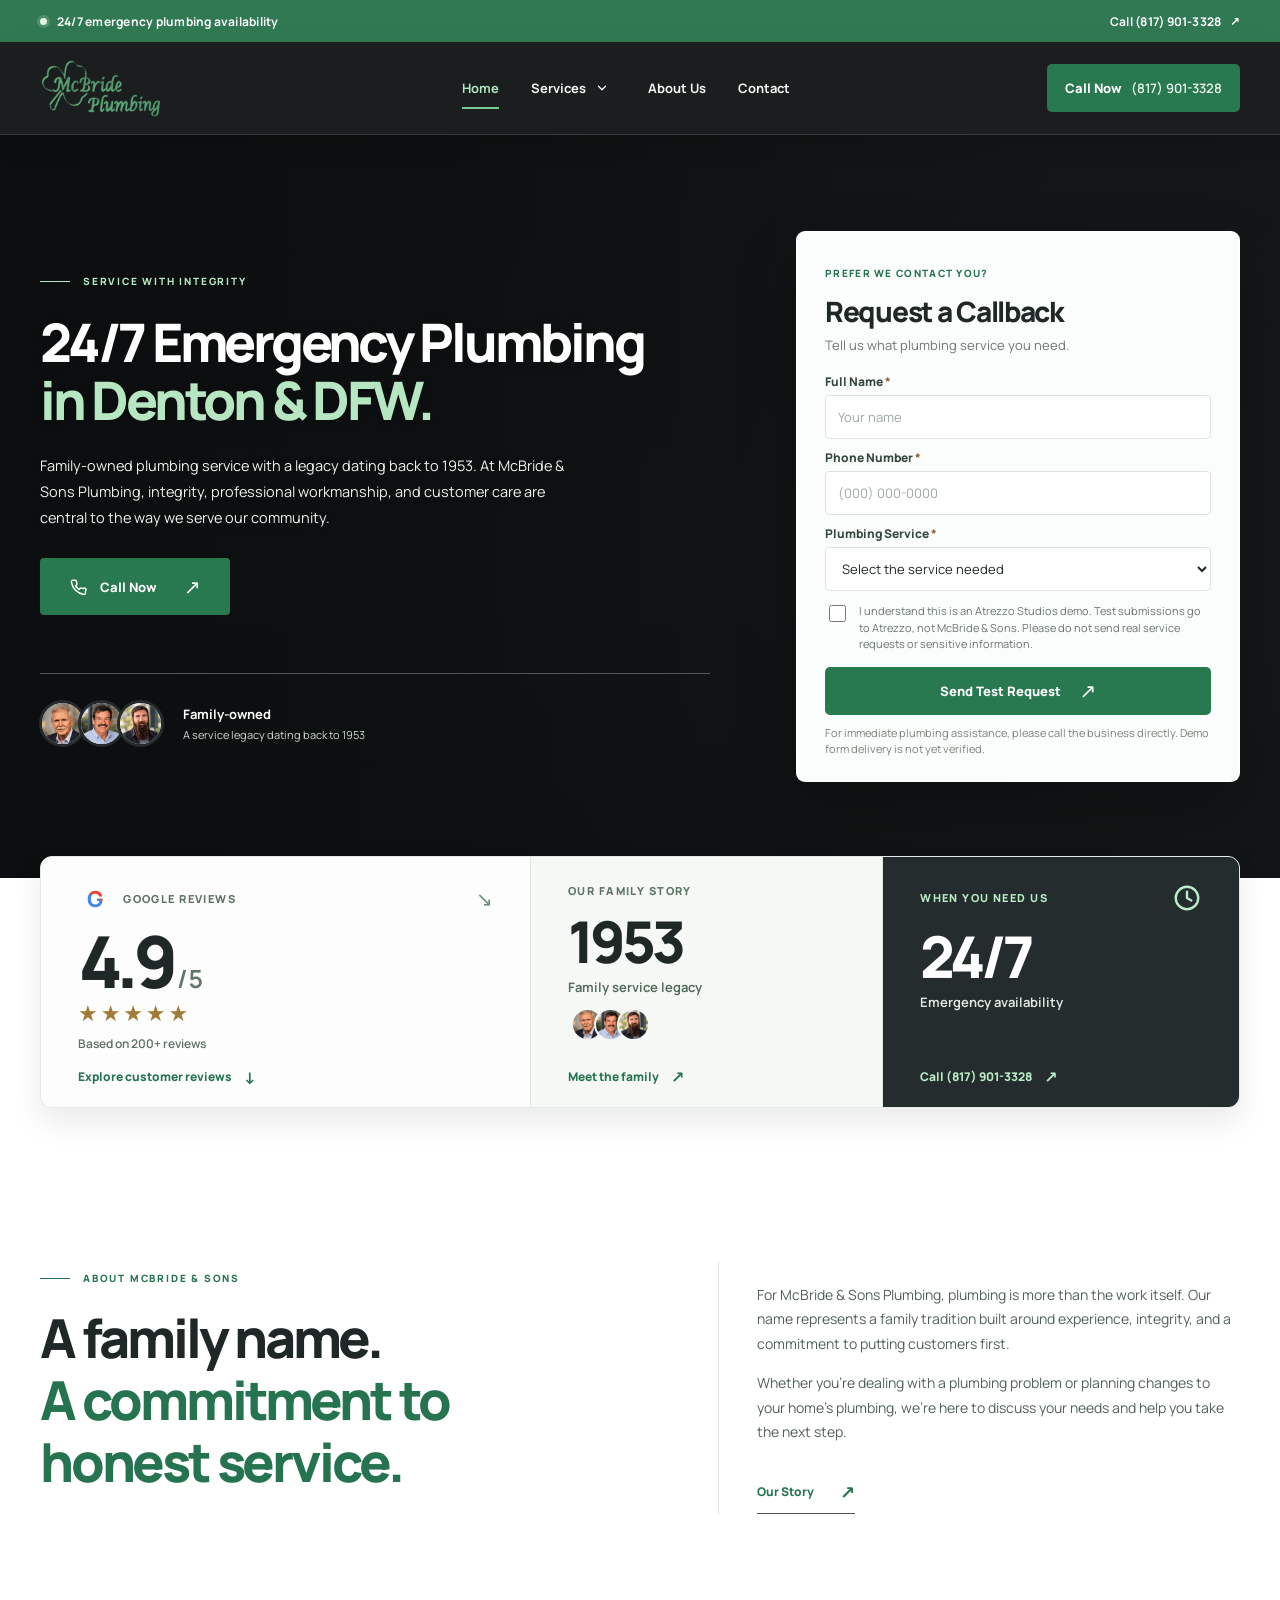
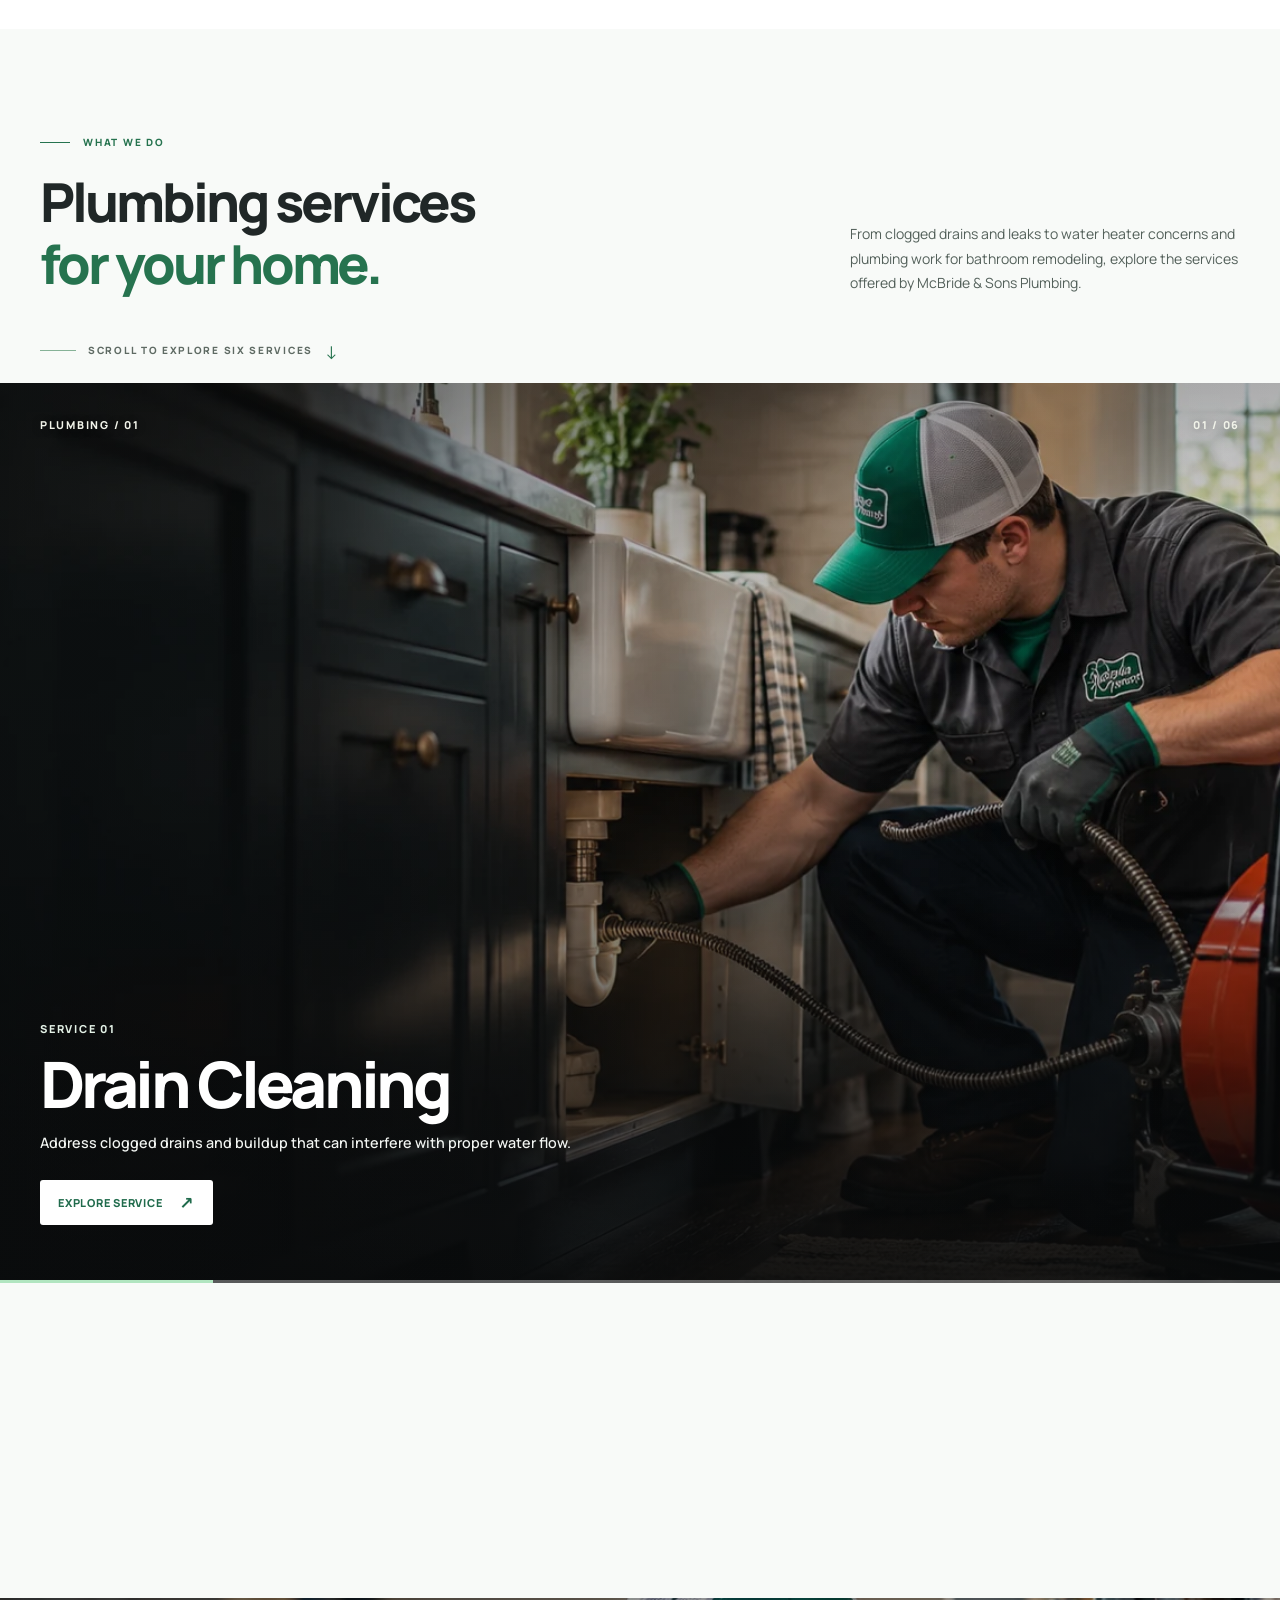
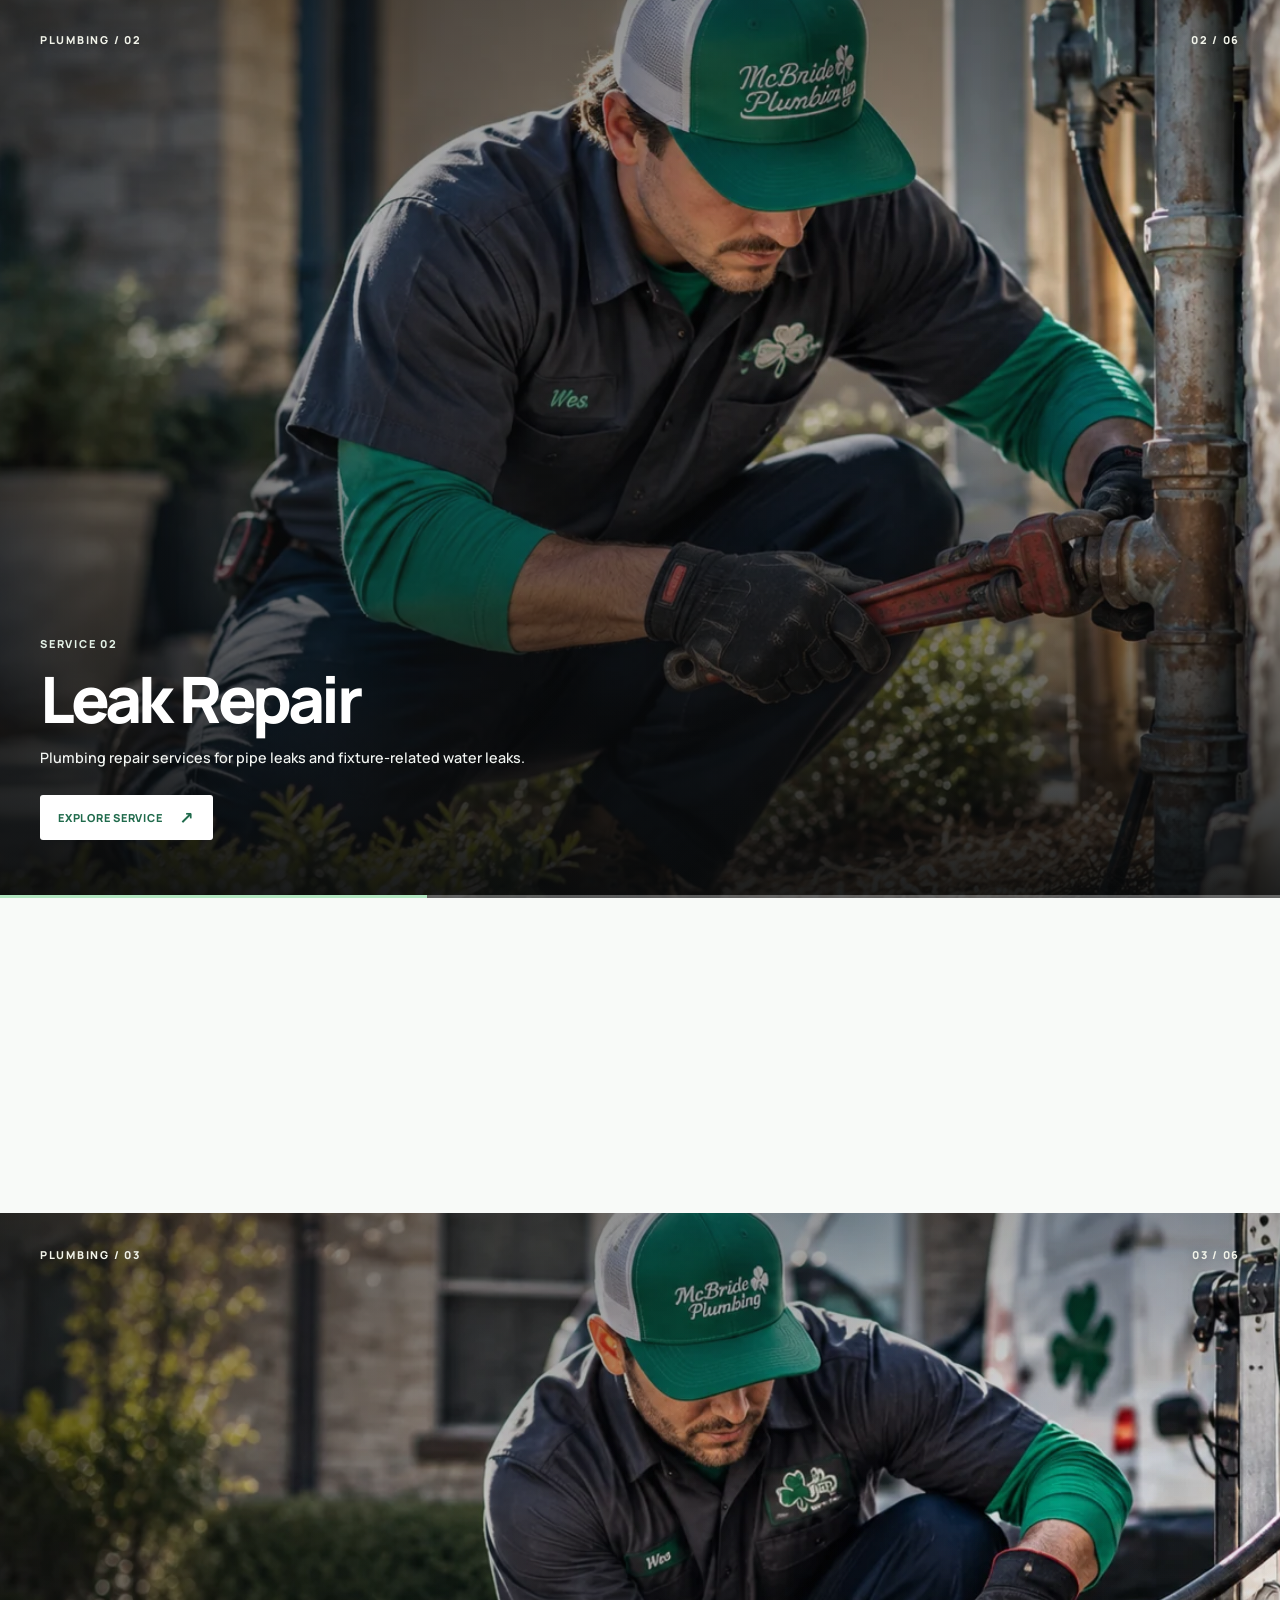
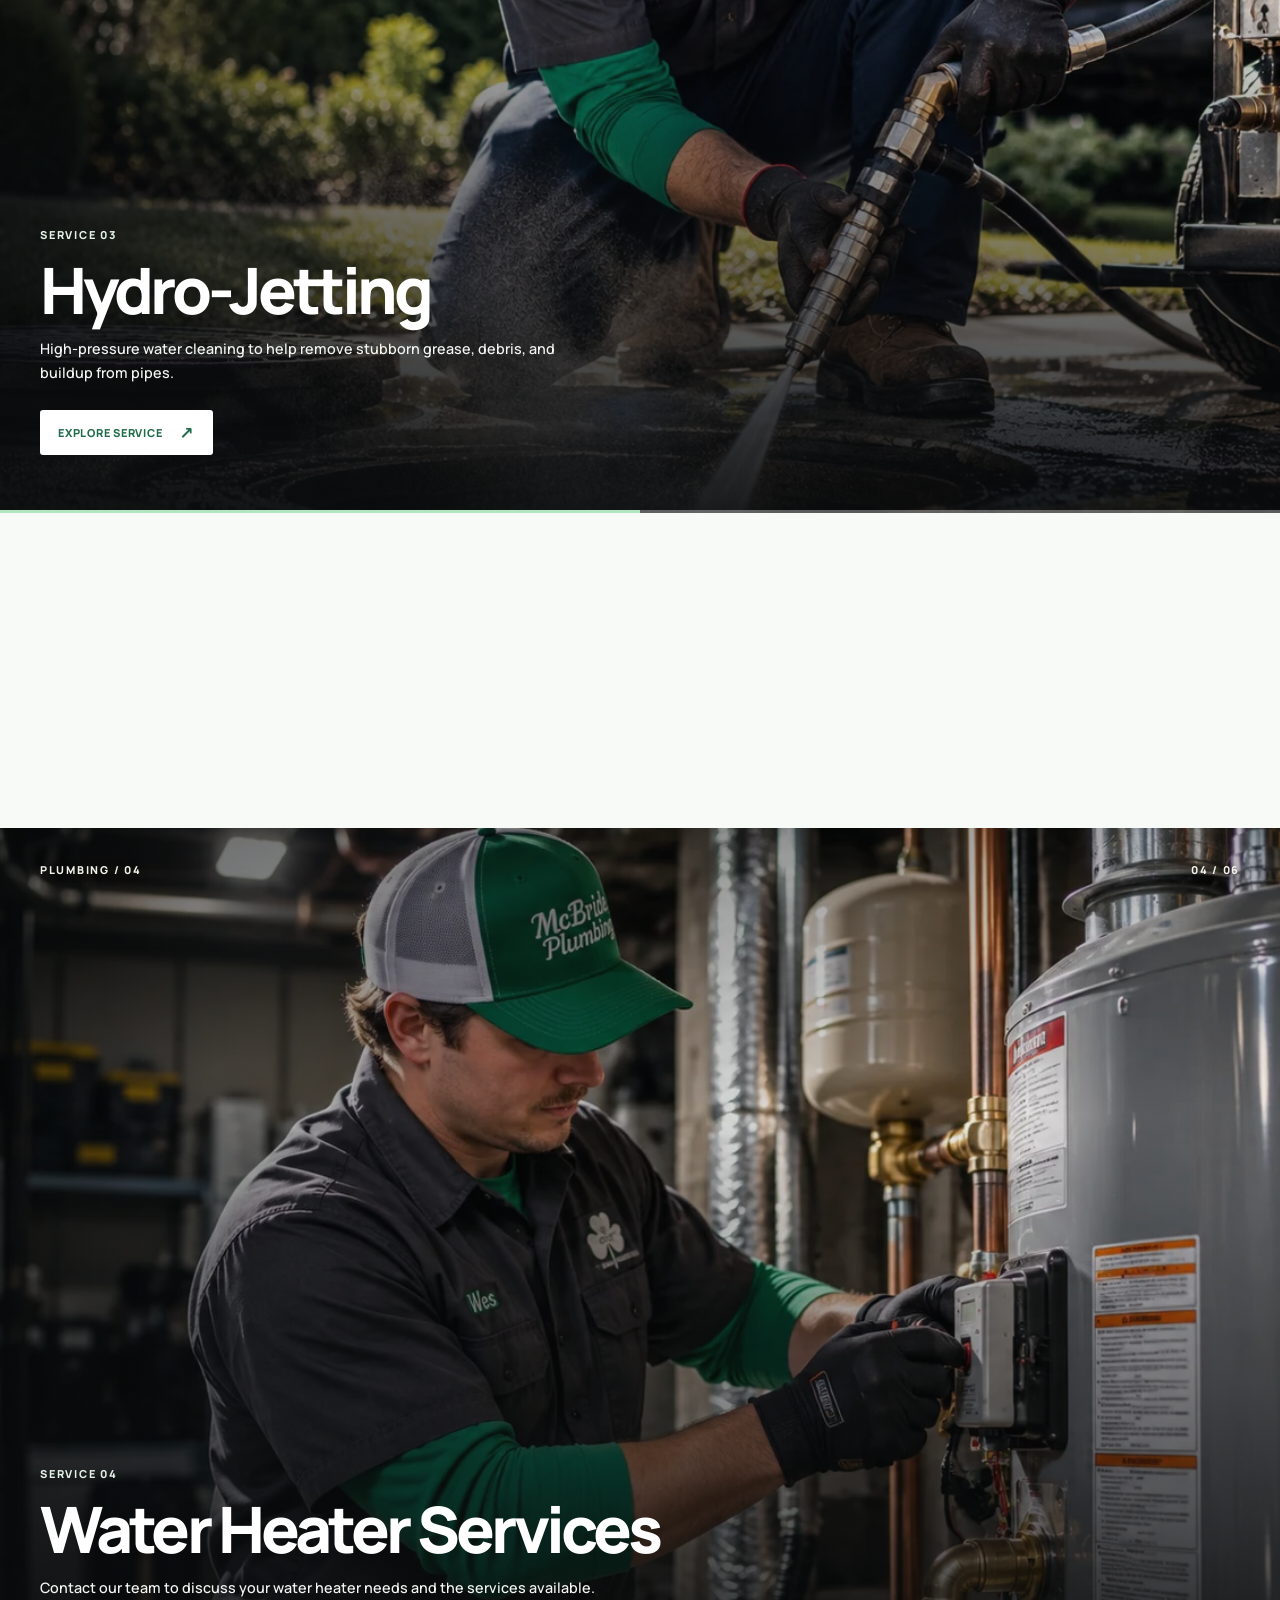
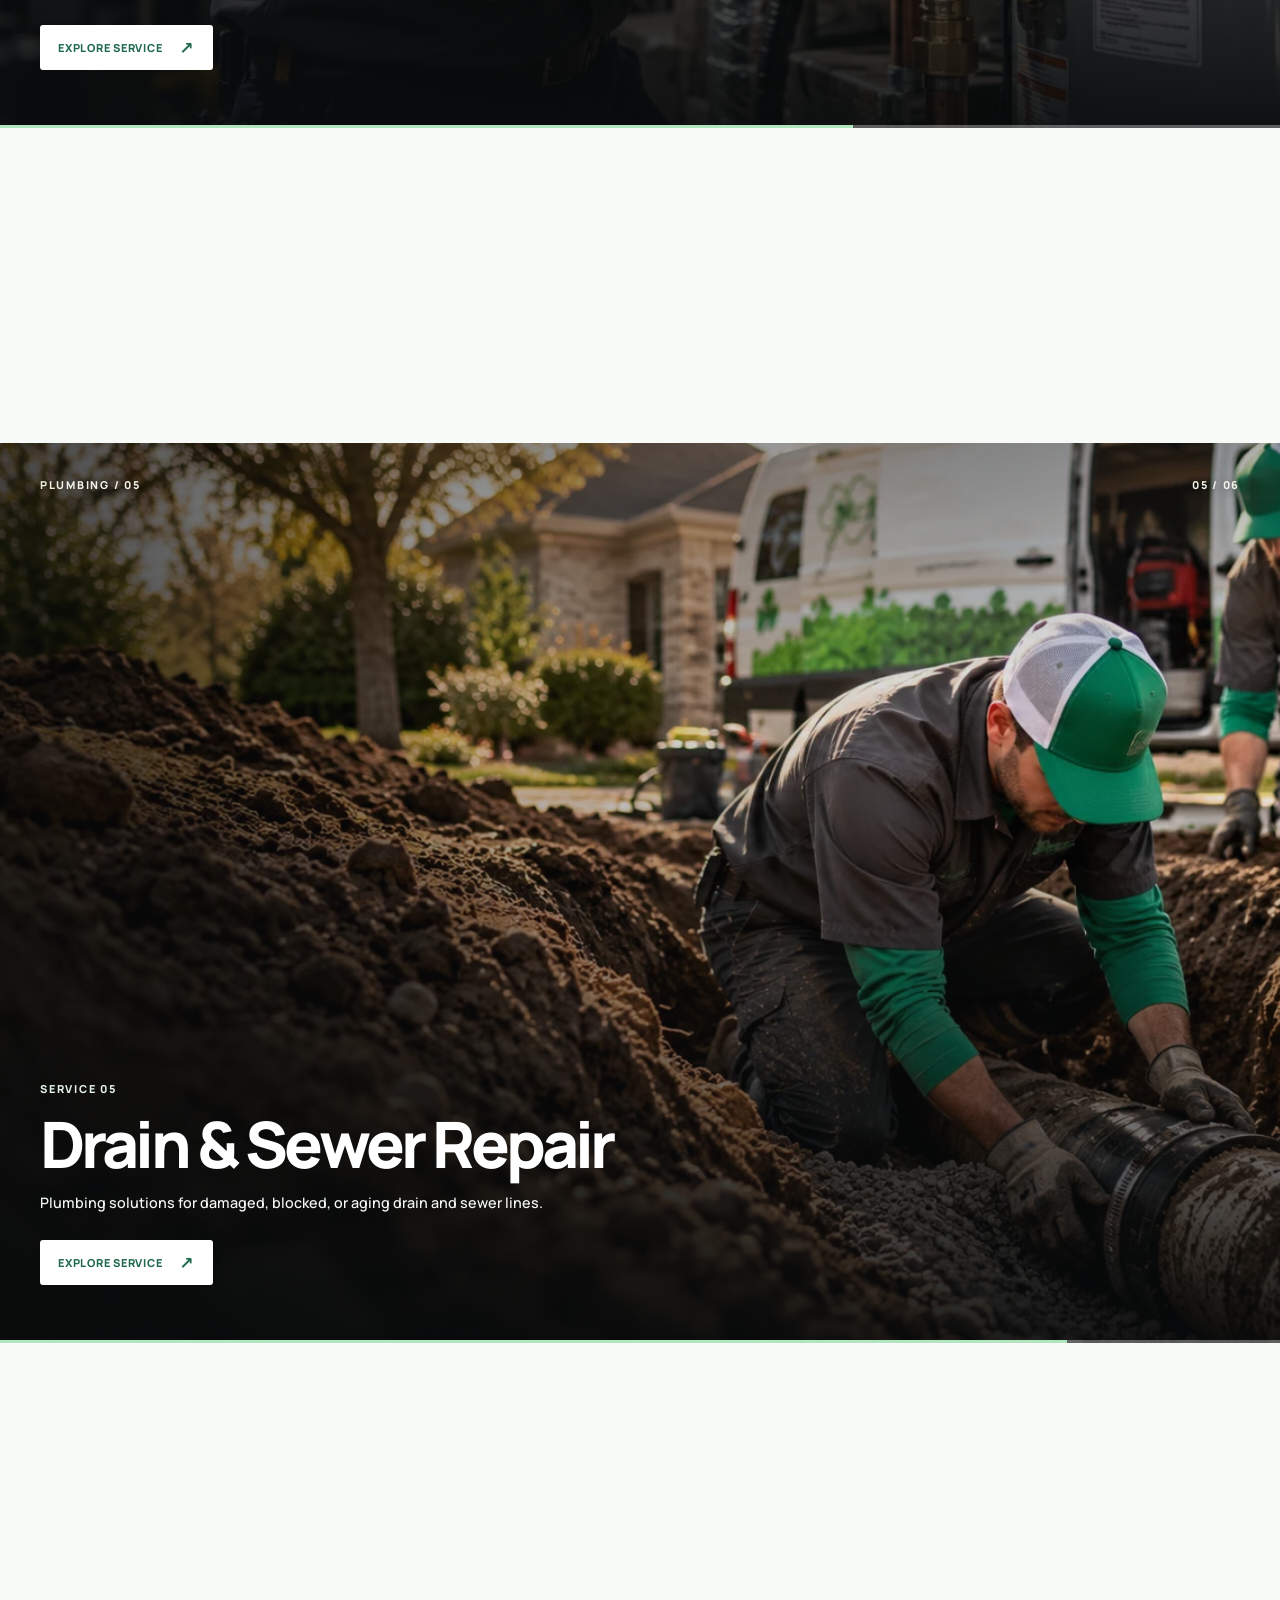
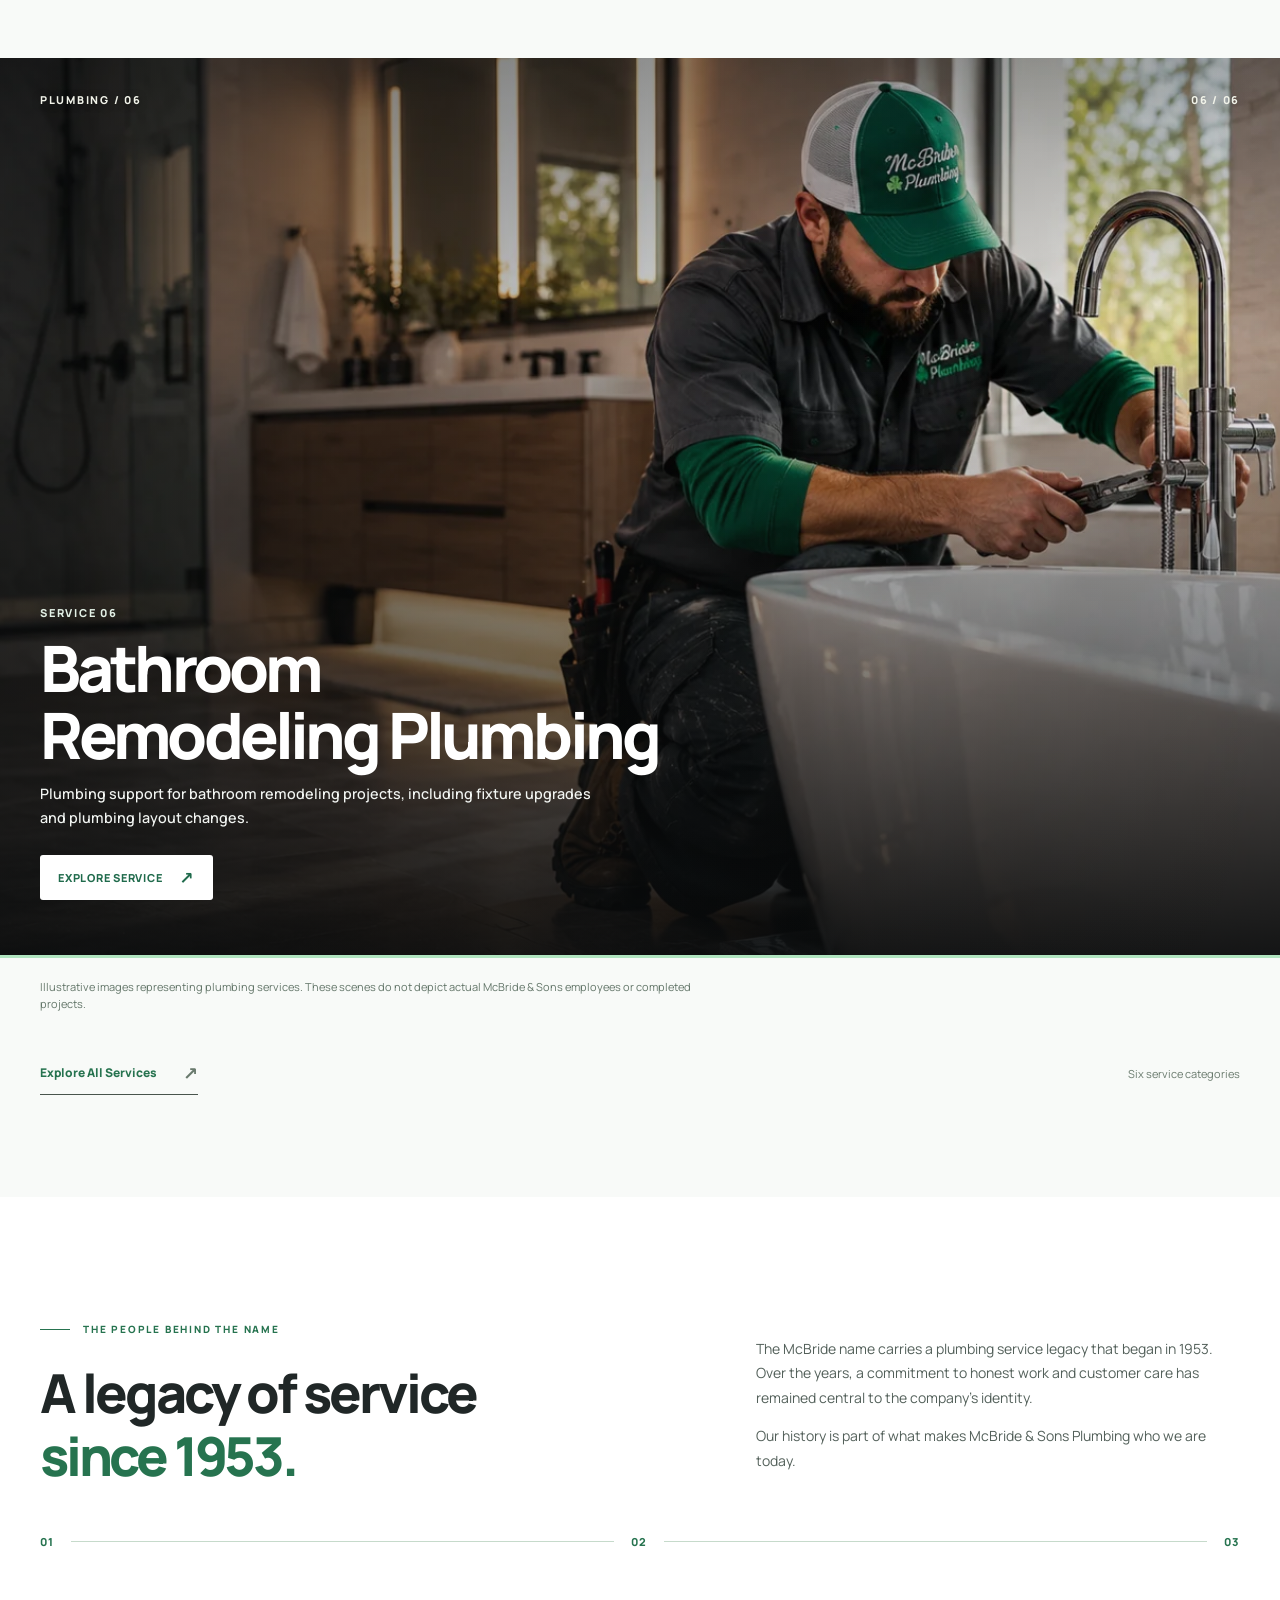
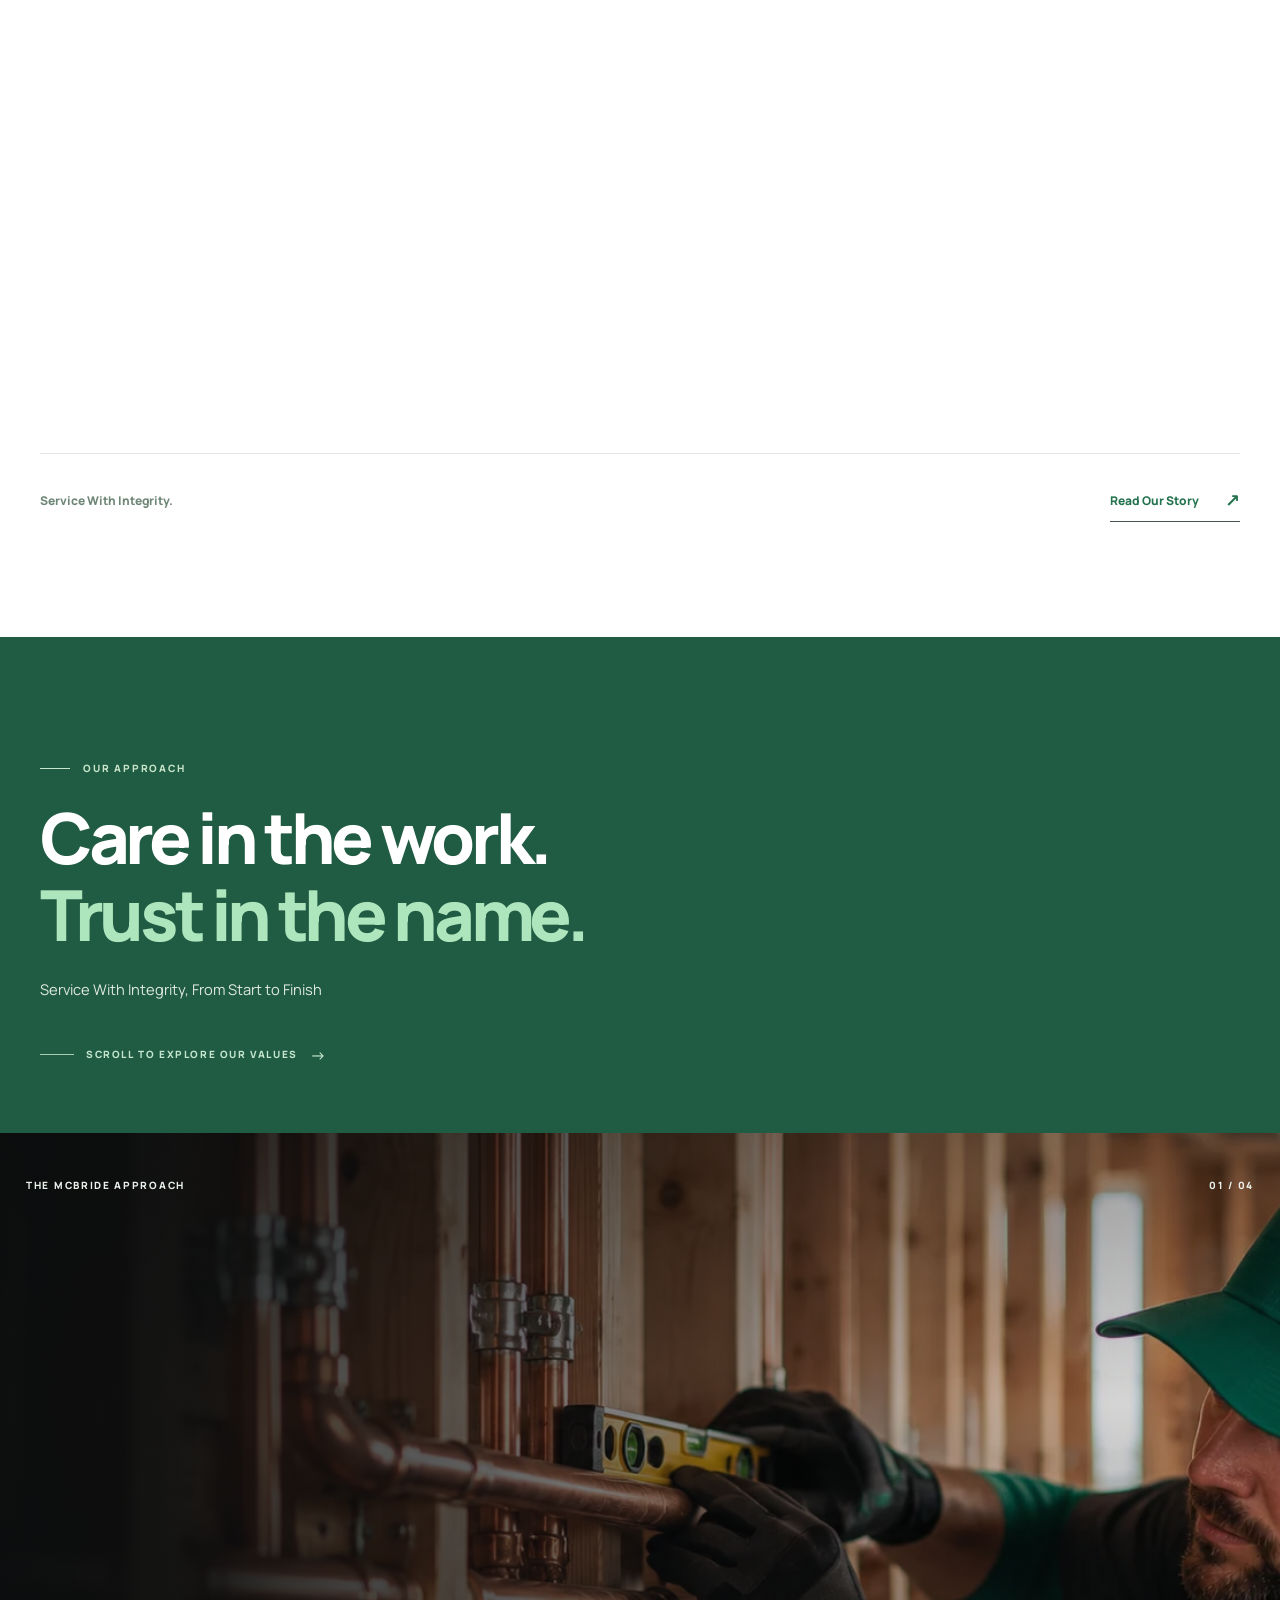
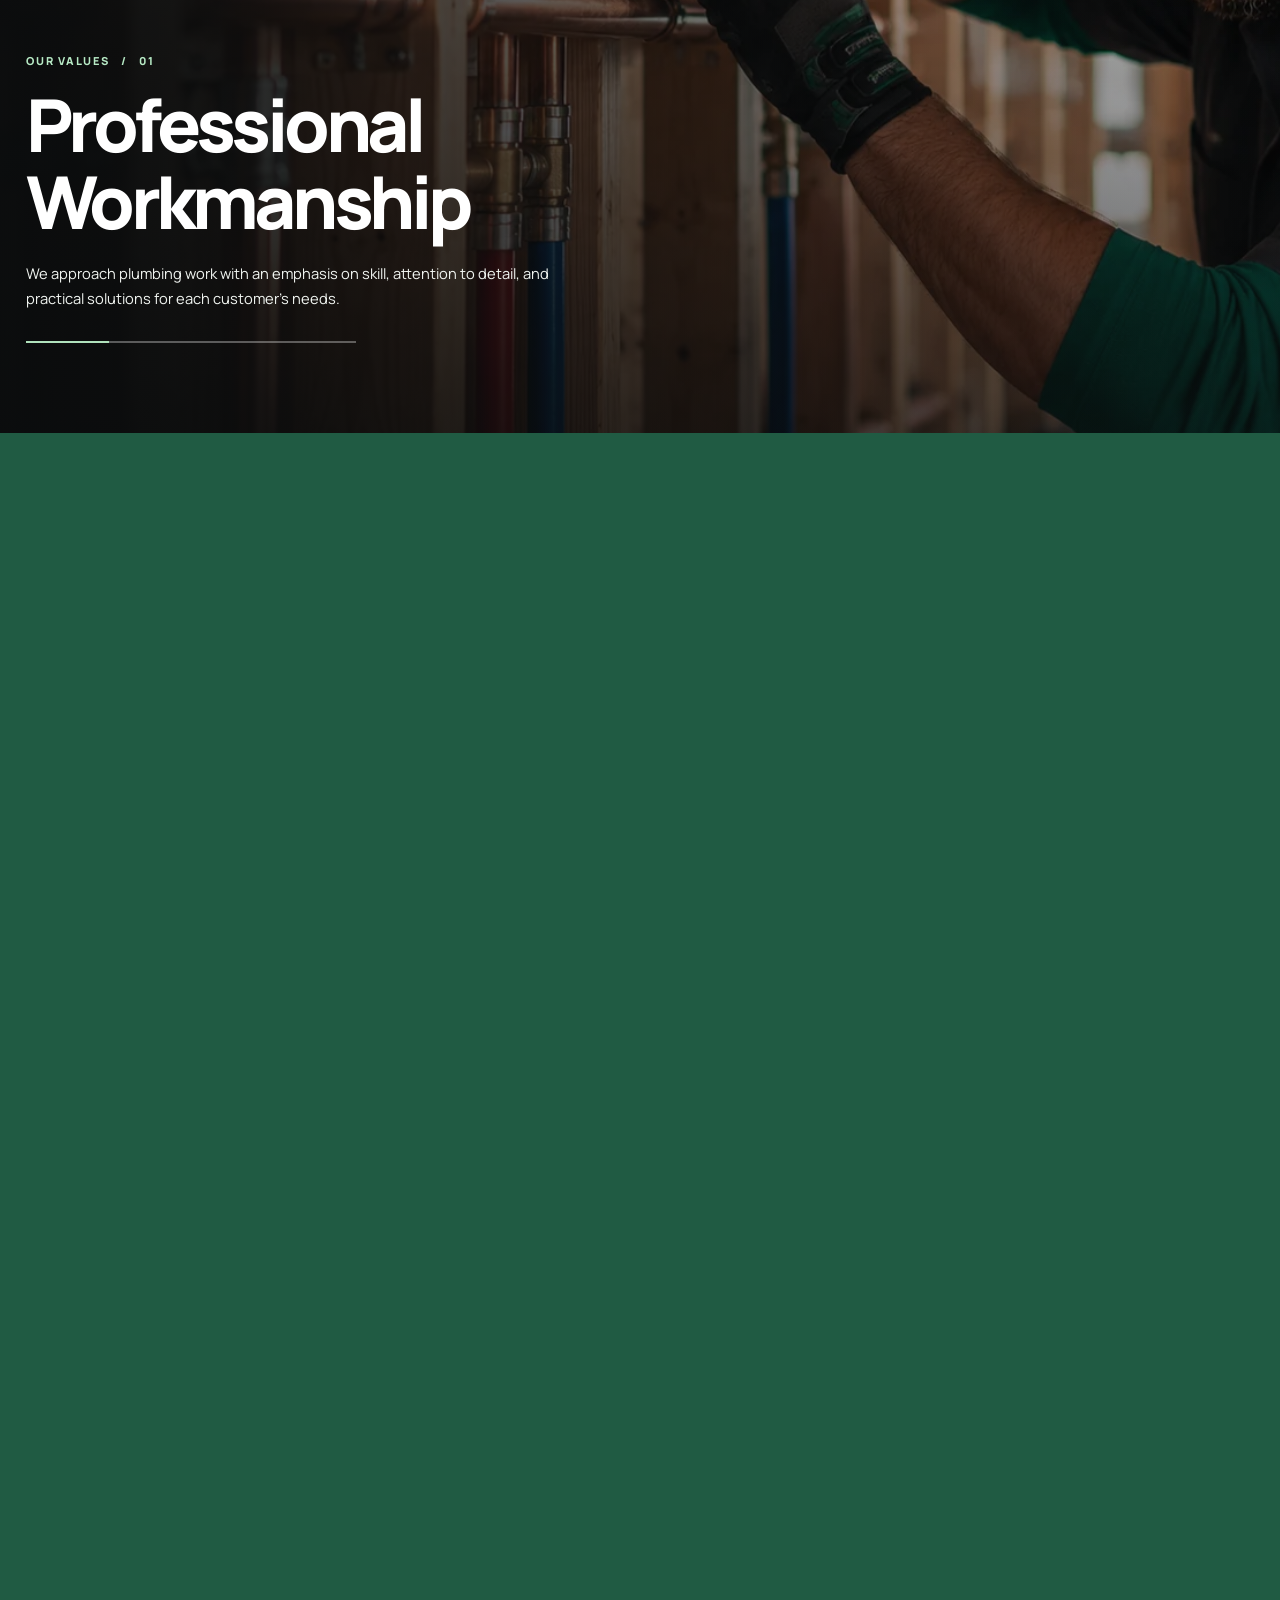
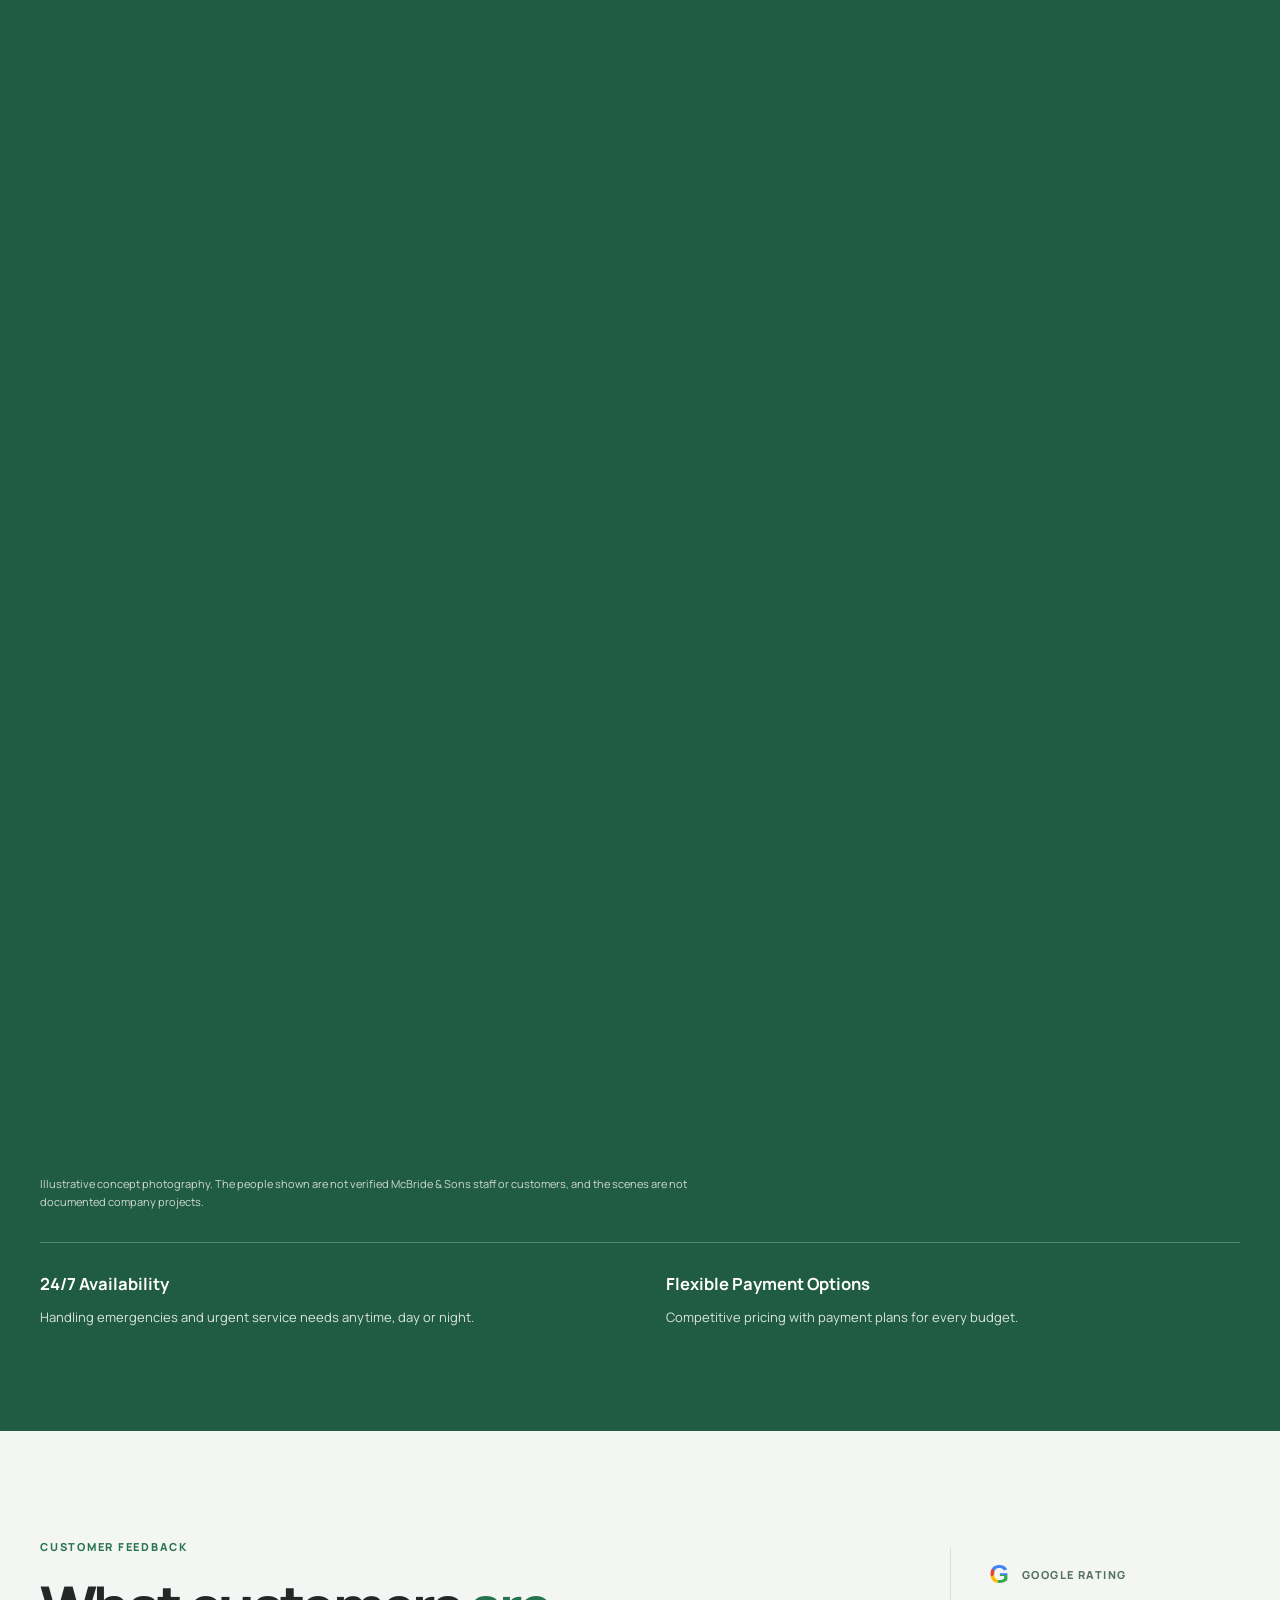
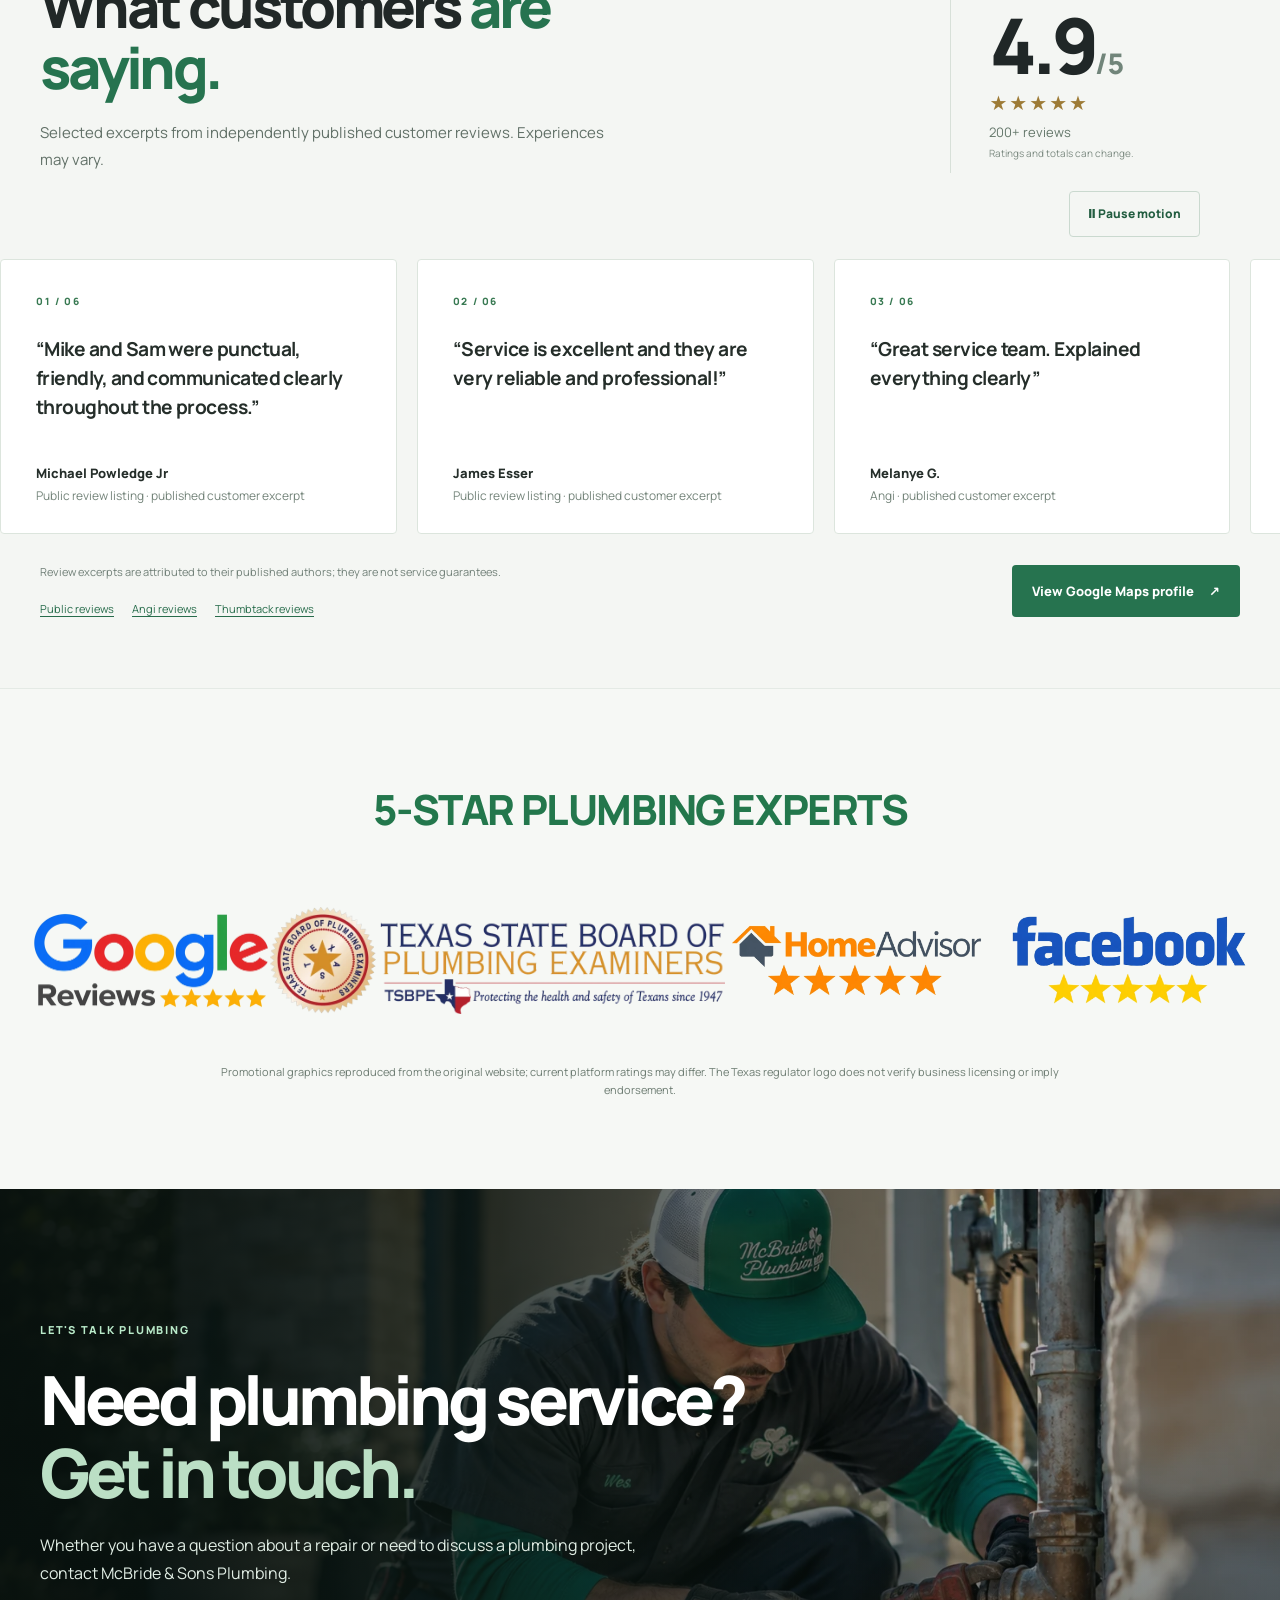
==== commit c9ee4658: "Match five-star section background and logo mattes for seamless color" ====
--- a/index.html
+++ b/index.html
@@ -22,7 +22,7 @@
   </style>
   <link rel="stylesheet" href="./assets/css/home-experience.css?v=20261028-mobile-slide-2">
   <link rel="stylesheet" href="./assets/css/home-art-direction.css?v=20261028-approach-images-1">
-<link rel="stylesheet" href="./assets/css/site-nav.css?v=20261028-menu-v1"><link rel="stylesheet" href="./assets/css/service-editorial.css?v=20261028-reviews-immediate-v2"><link rel="stylesheet" href="./assets/css/service-trust.css?v=20261028-five-star-full-v3"></head>
+<link rel="stylesheet" href="./assets/css/site-nav.css?v=20261028-menu-v1"><link rel="stylesheet" href="./assets/css/service-editorial.css?v=20261028-reviews-immediate-v2"><link rel="stylesheet" href="./assets/css/service-trust.css?v=20261028-uniform-matte-v4"></head>
 <body>
   <a class="skip-link" href="#main">Skip to content</a>
   <div class="site-announcement" role="note"><div class="wrap announcement-inner"><span><span class="announcement-dot" aria-hidden="true"></span> 24/7 emergency plumbing availability</span><a href="tel:+18179013328" aria-label="Call McBride and Sons at 817 901 3328">Call (817) 901-3328 <span aria-hidden="true">↗</span></a></div></div>
@@ -261,10 +261,10 @@
   <div class="at-five-star-container">
     <h2 id="at-five-star-heading">5-Star Plumbing Experts</h2>
     <div class="at-five-star-logos" aria-label="Original website promotional review graphics and plumbing board logo">
-      <div class="at-five-star-logo at-five-star-google"><img src="./assets/images/trust/mcbride-google-five-star-original-graphic.webp" alt="Original McBride website Google Reviews five-star graphic" width="960" height="399" loading="lazy" decoding="async"></div>
+      <div class="at-five-star-logo at-five-star-google"><img src="./assets/images/trust/mcbride-google-five-star-original-graphic.webp?v=20261028-uniform-matte-v4" alt="Original McBride website Google Reviews five-star graphic" width="960" height="399" loading="lazy" decoding="async"></div>
       <div class="at-five-star-logo at-five-star-board"><img src="./assets/images/trust/texas-plumbing-board-full-original-logo.webp" alt="Texas State Board of Plumbing Examiners agency logo" width="1050" height="246" loading="lazy" decoding="async"></div>
-      <div class="at-five-star-logo at-five-star-homeadvisor"><img src="./assets/images/trust/mcbride-homeadvisor-five-star-original-graphic.webp" alt="Original McBride website HomeAdvisor five-star graphic" width="920" height="268" loading="lazy" decoding="async"></div>
-      <div class="at-five-star-logo at-five-star-facebook"><img src="./assets/images/trust/mcbride-facebook-five-star-original-graphic.webp" alt="Original McBride website Facebook five-star graphic" width="820" height="321" loading="lazy" decoding="async"></div>
+      <div class="at-five-star-logo at-five-star-homeadvisor"><img src="./assets/images/trust/mcbride-homeadvisor-five-star-original-graphic.webp?v=20261028-uniform-matte-v4" alt="Original McBride website HomeAdvisor five-star graphic" width="920" height="268" loading="lazy" decoding="async"></div>
+      <div class="at-five-star-logo at-five-star-facebook"><img src="./assets/images/trust/mcbride-facebook-five-star-original-graphic.webp?v=20261028-uniform-matte-v4" alt="Original McBride website Facebook five-star graphic" width="820" height="321" loading="lazy" decoding="async"></div>
     </div>
     <p class="at-five-star-disclaimer">Promotional graphics reproduced from the original website; current platform ratings may differ. The Texas regulator logo does not verify business licensing or imply endorsement.</p>
   </div>
--- a/assets/css/service-trust.css
+++ b/assets/css/service-trust.css
@@ -2,7 +2,7 @@
    No buttons, cards or external links. Used after Customer Feedback across 8 pages. */
 .at-five-star-strip{
   padding:clamp(68px,7.5vw,112px) 0 clamp(66px,7vw,106px);
-  background:#fff;color:#20302a;border-top:1px solid #e4eae5;
+  background:#F6F8F5;color:#20302a;border-top:1px solid #e4eae5;
   font-family:Manrope,system-ui,sans-serif;
 }
 .at-five-star-container{
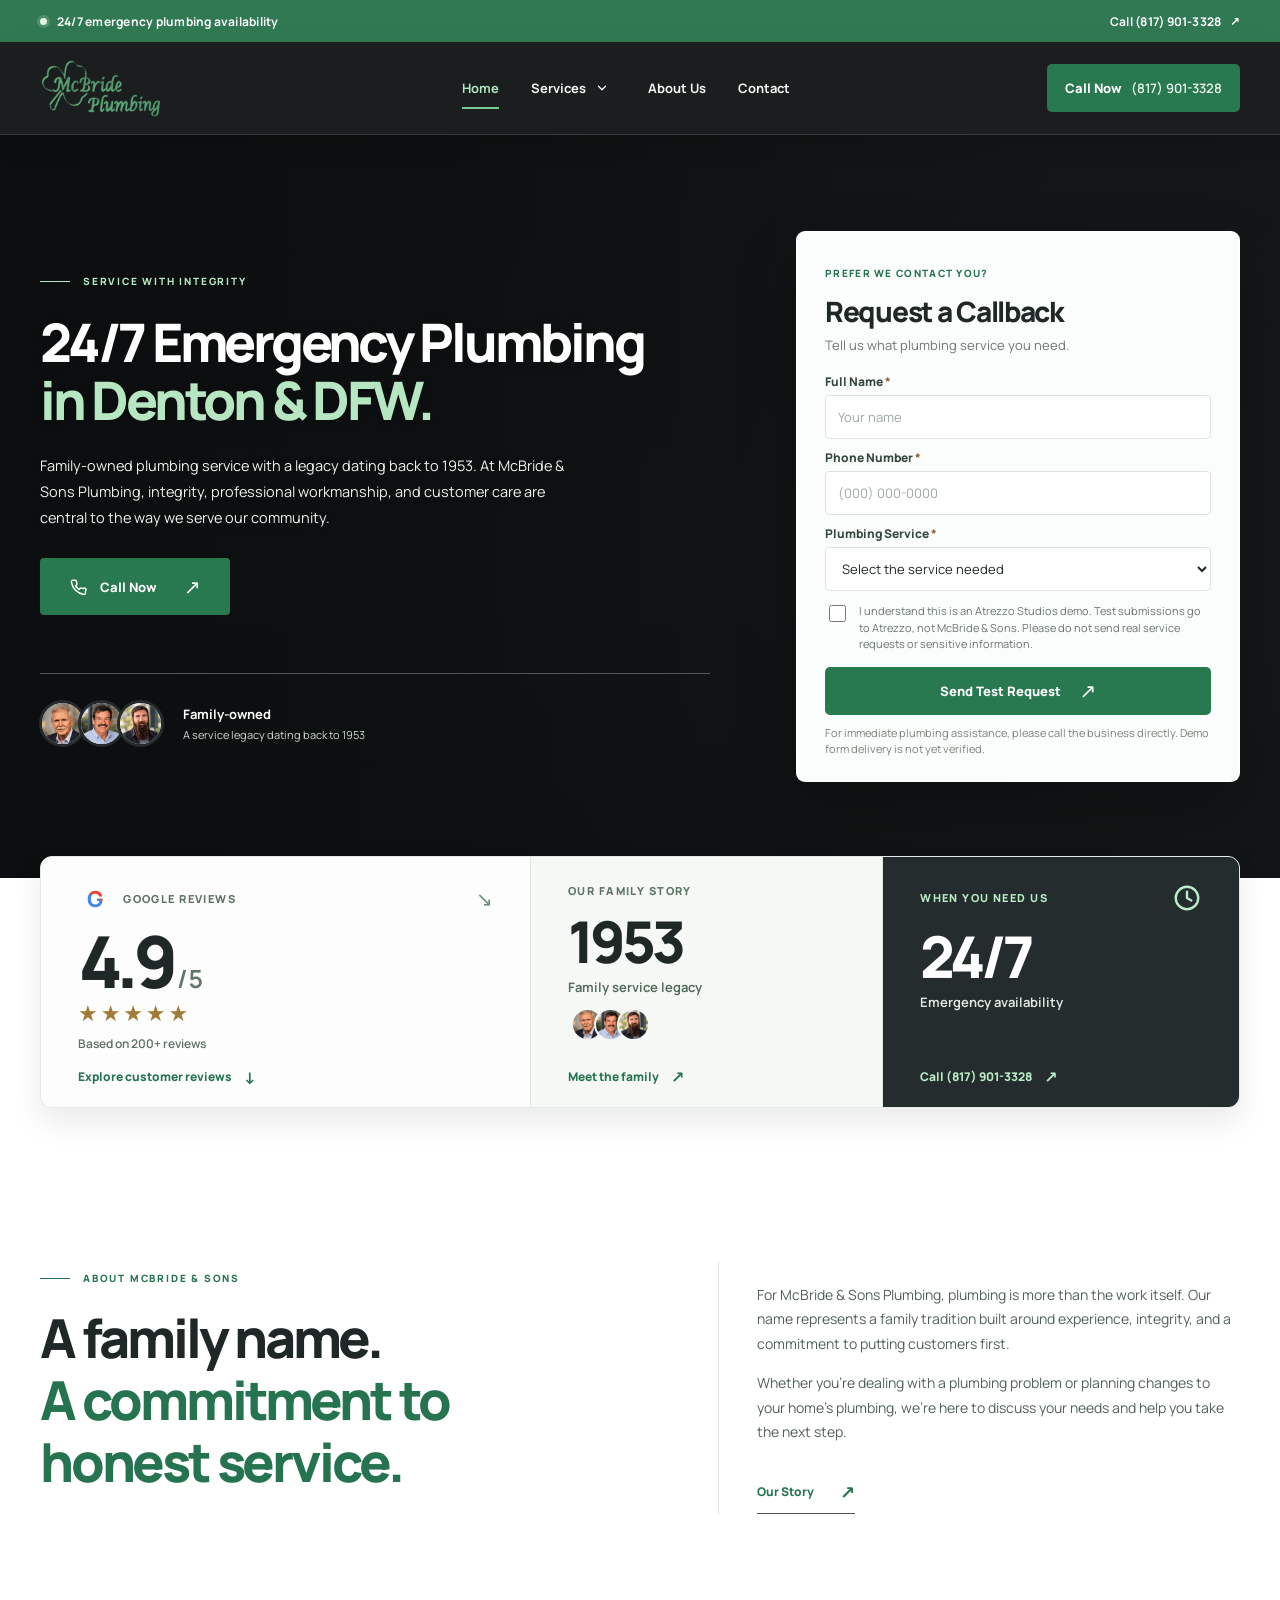
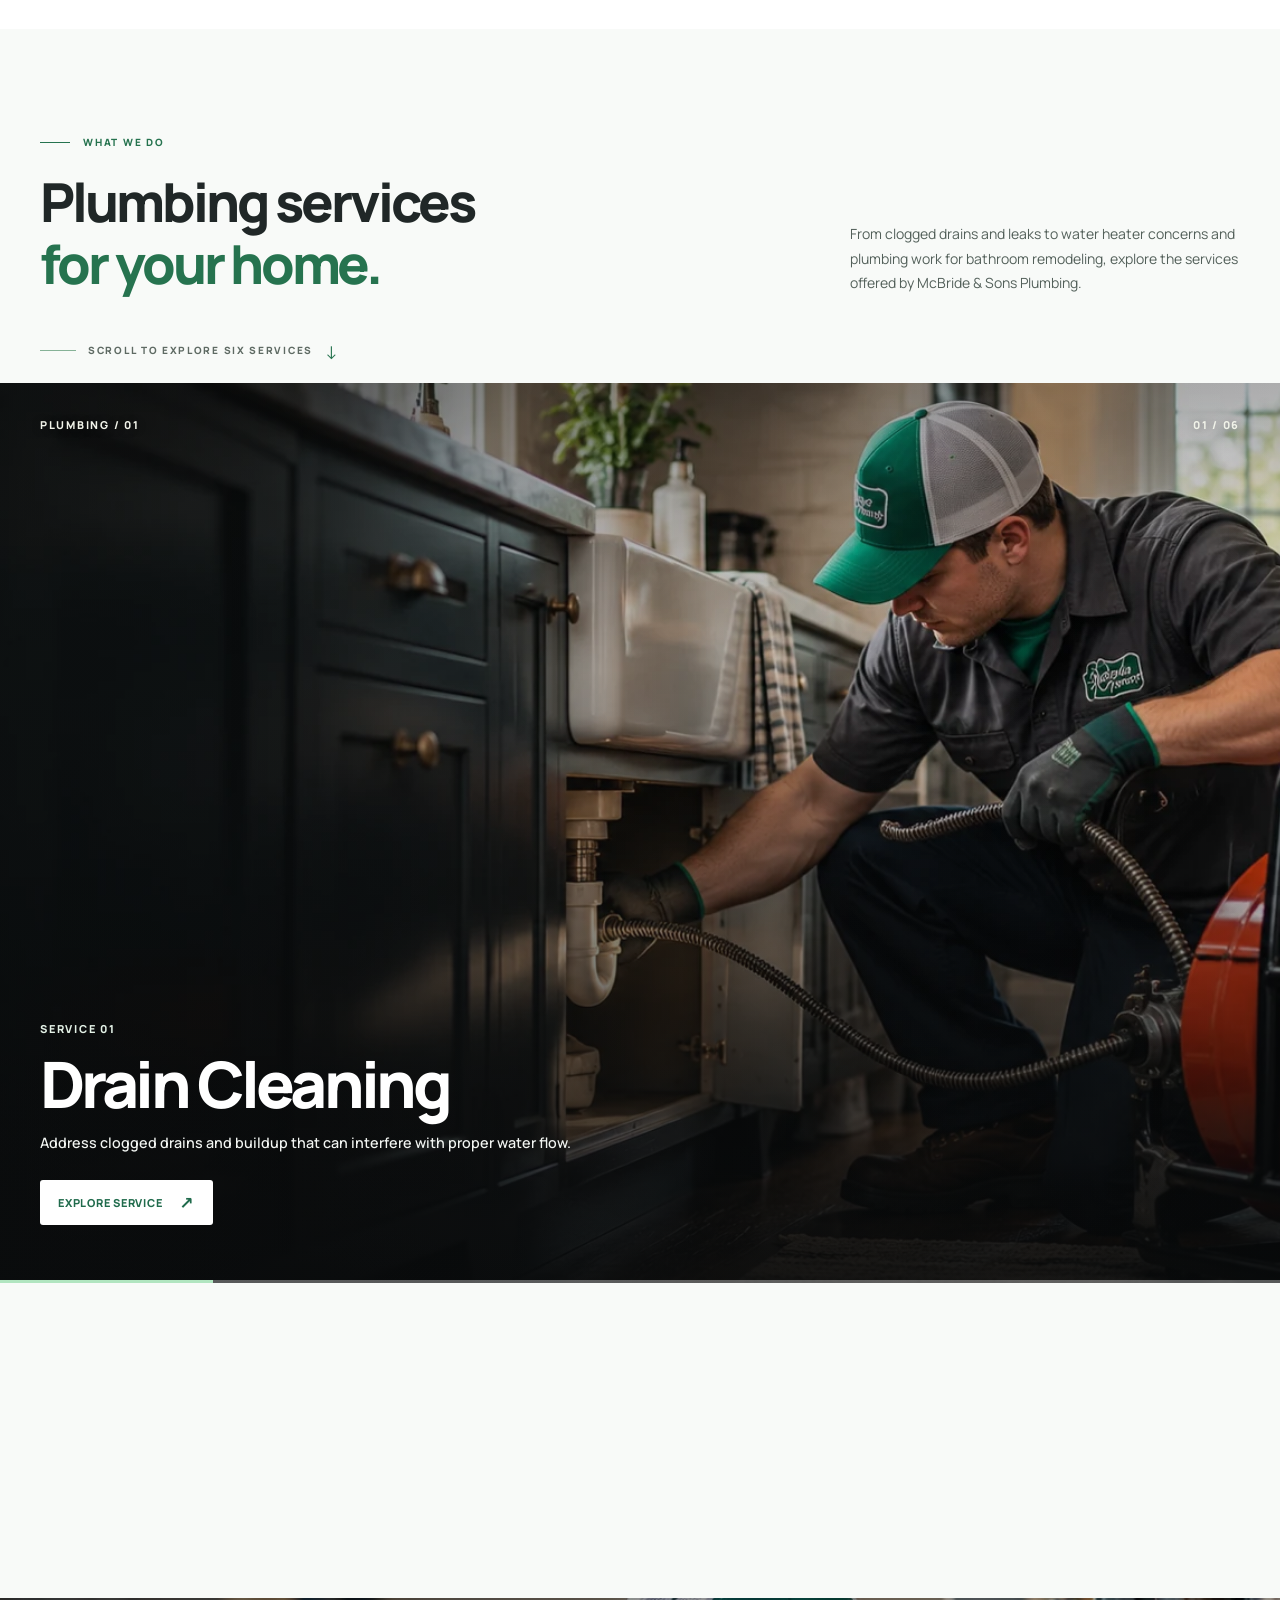
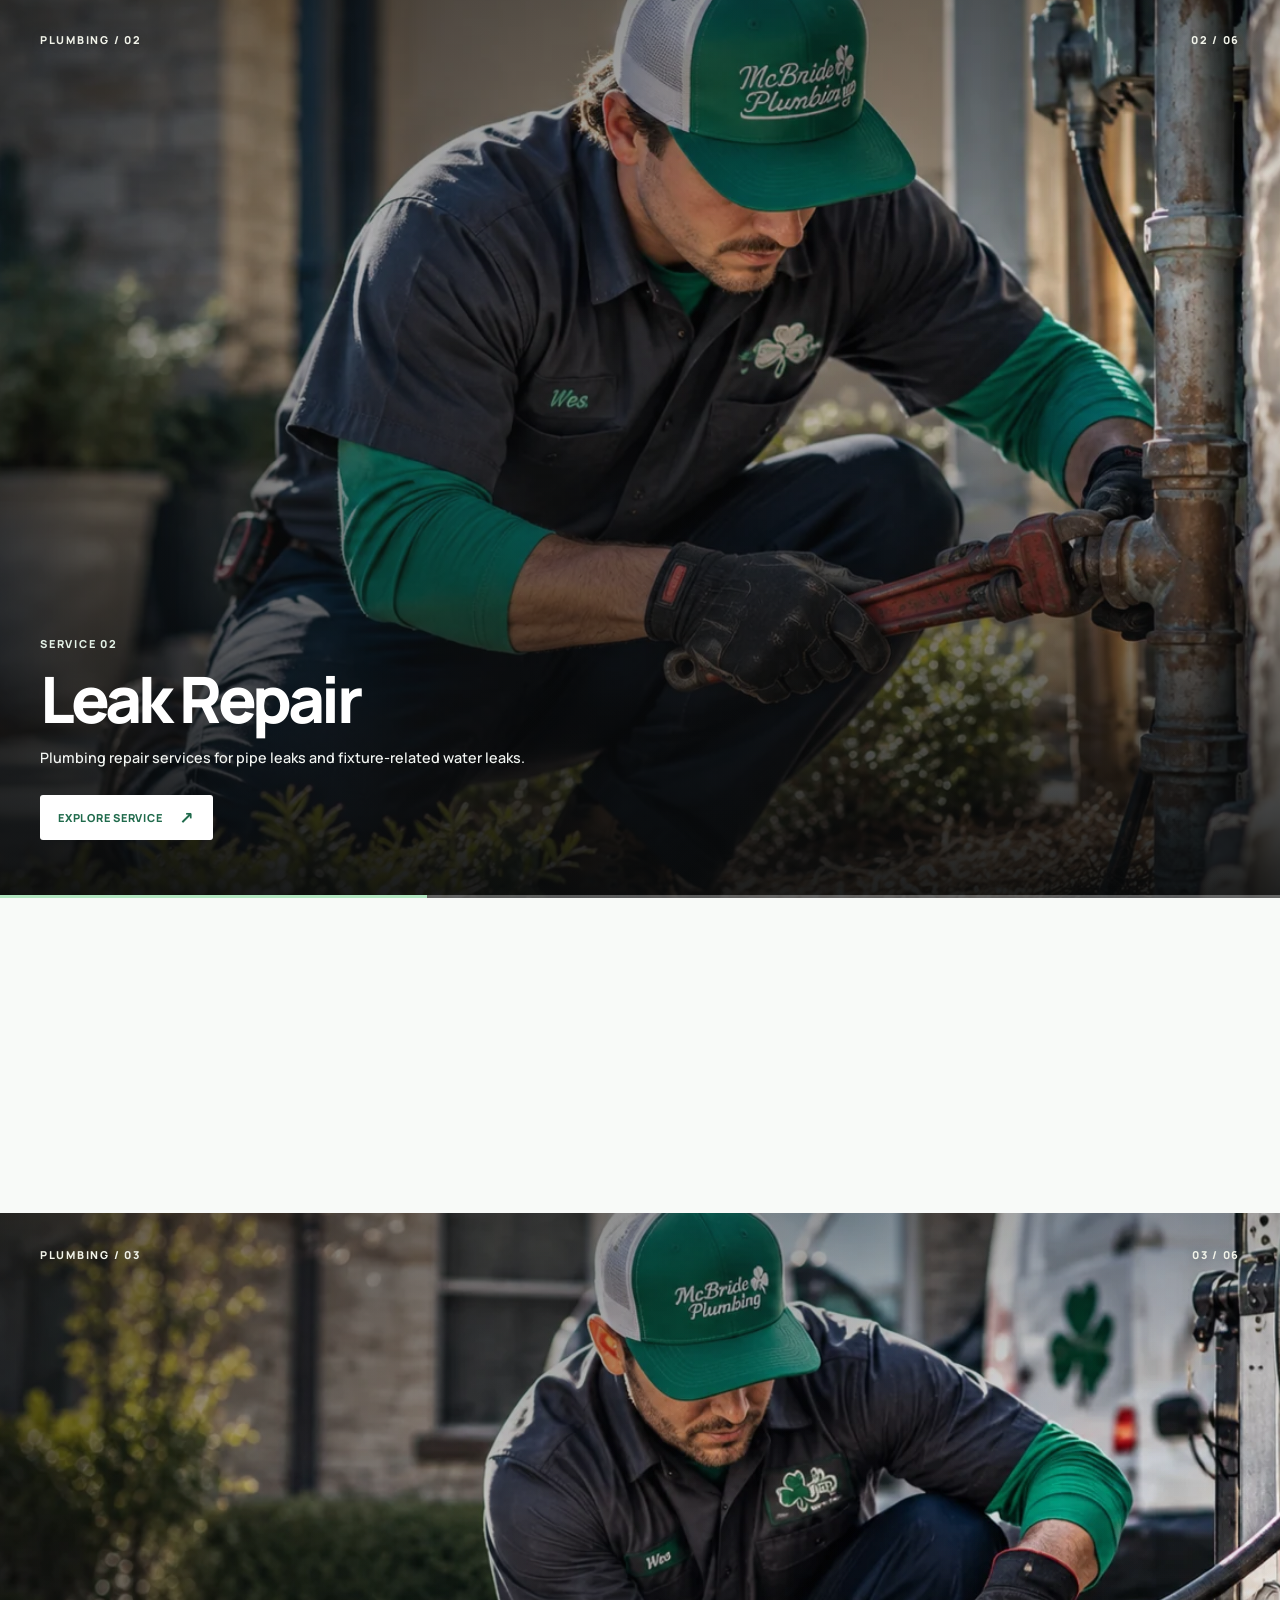
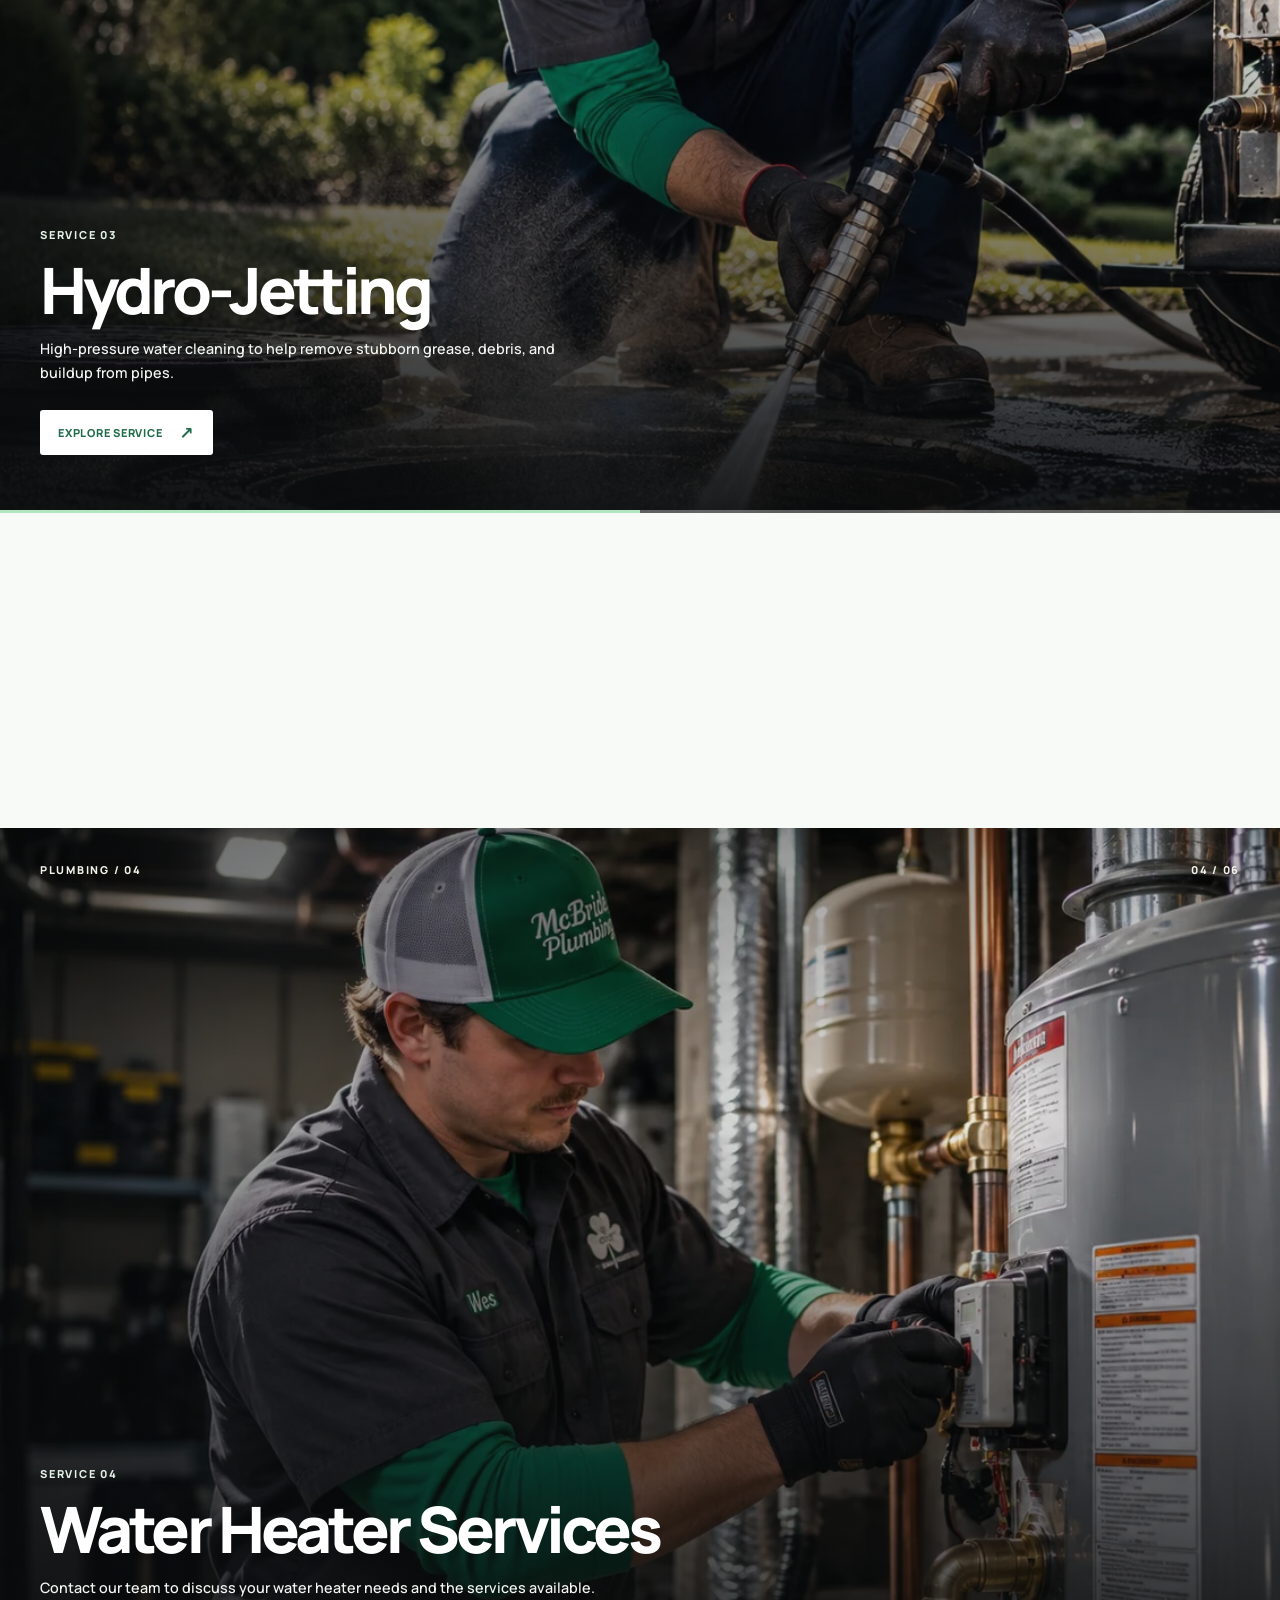
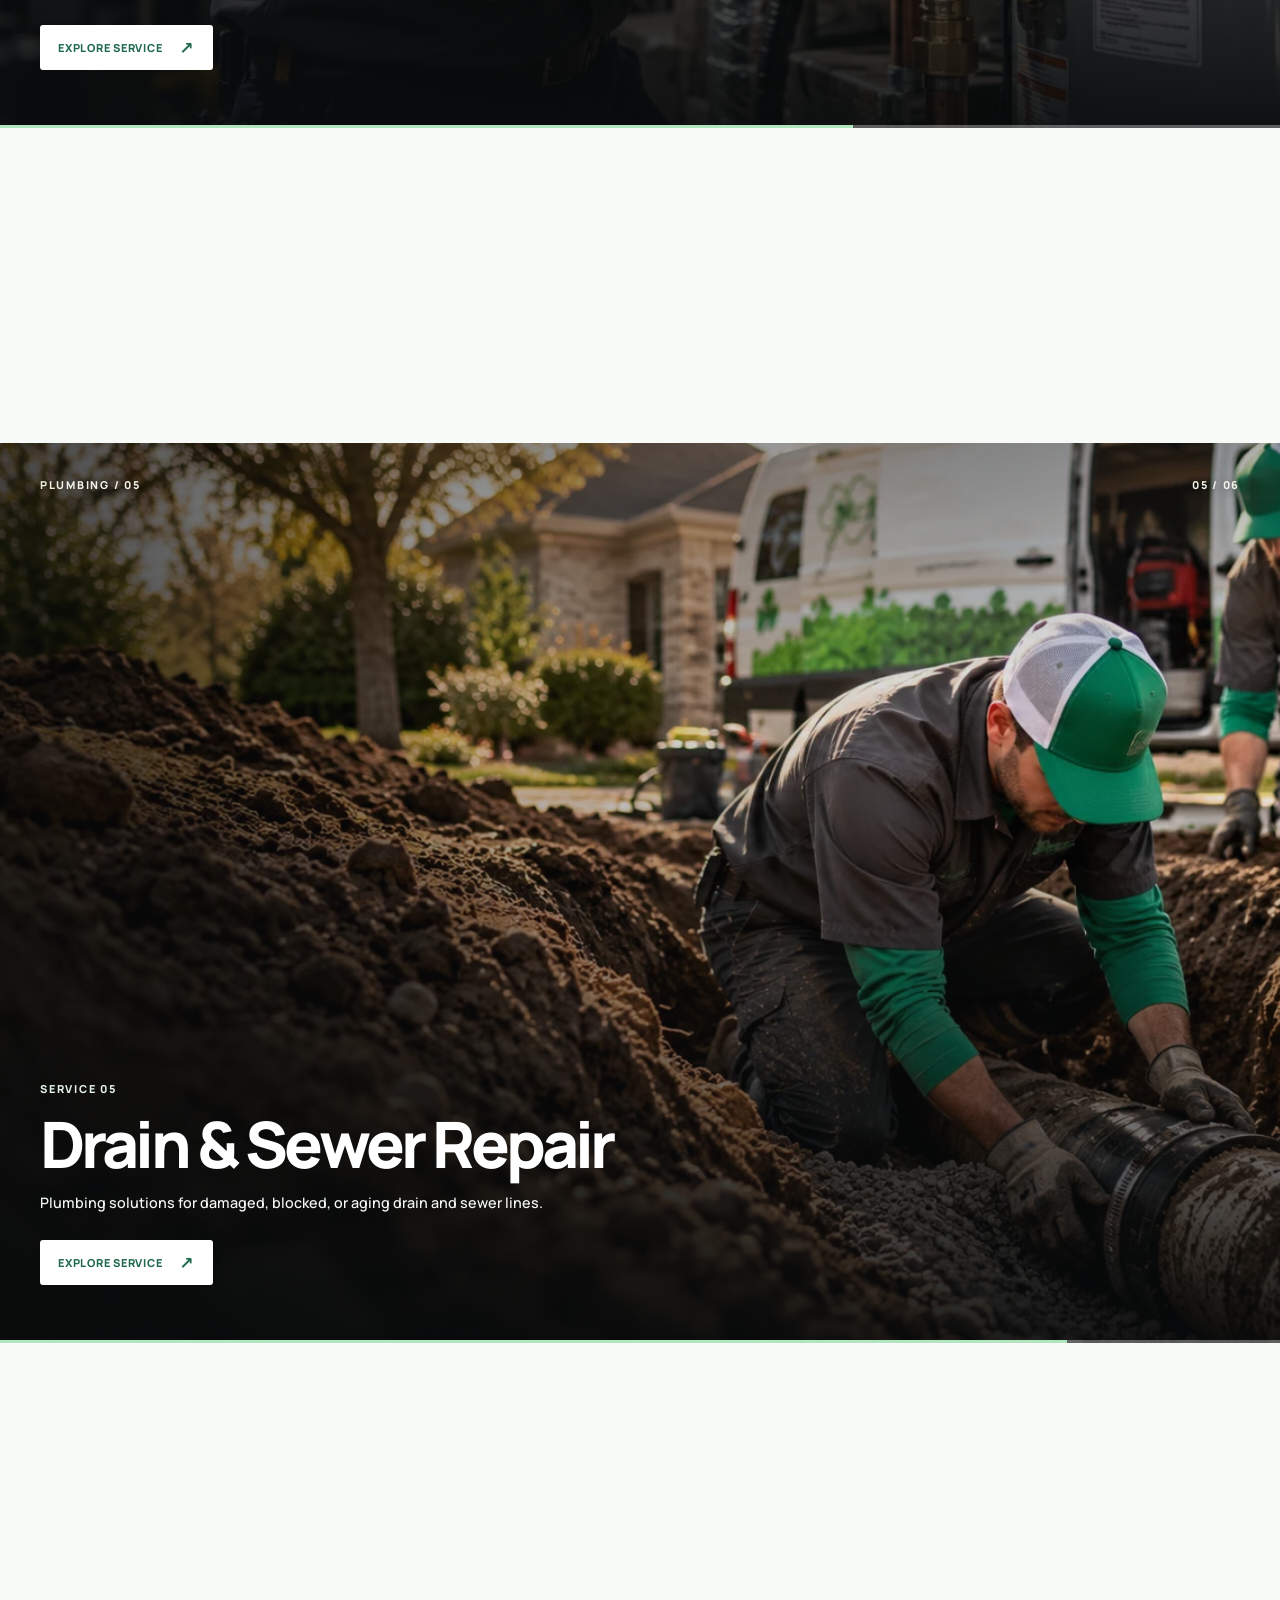
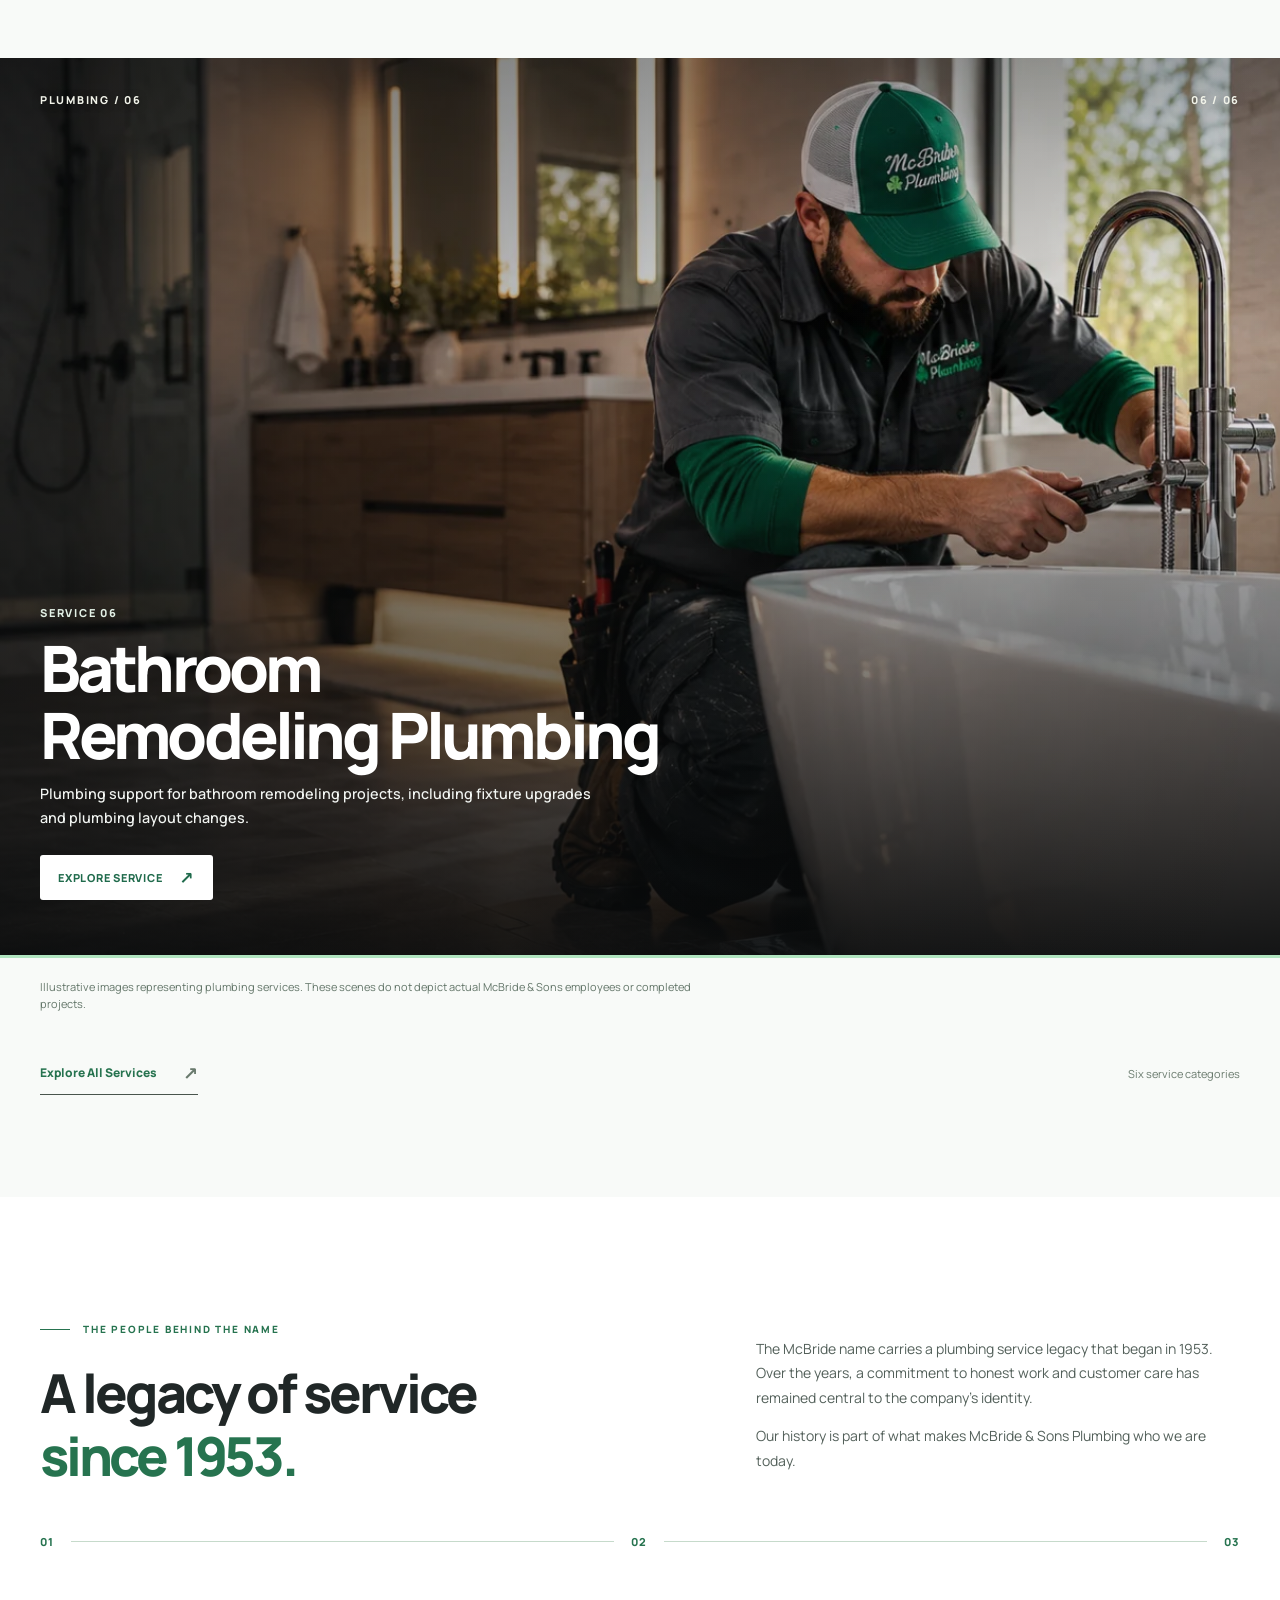
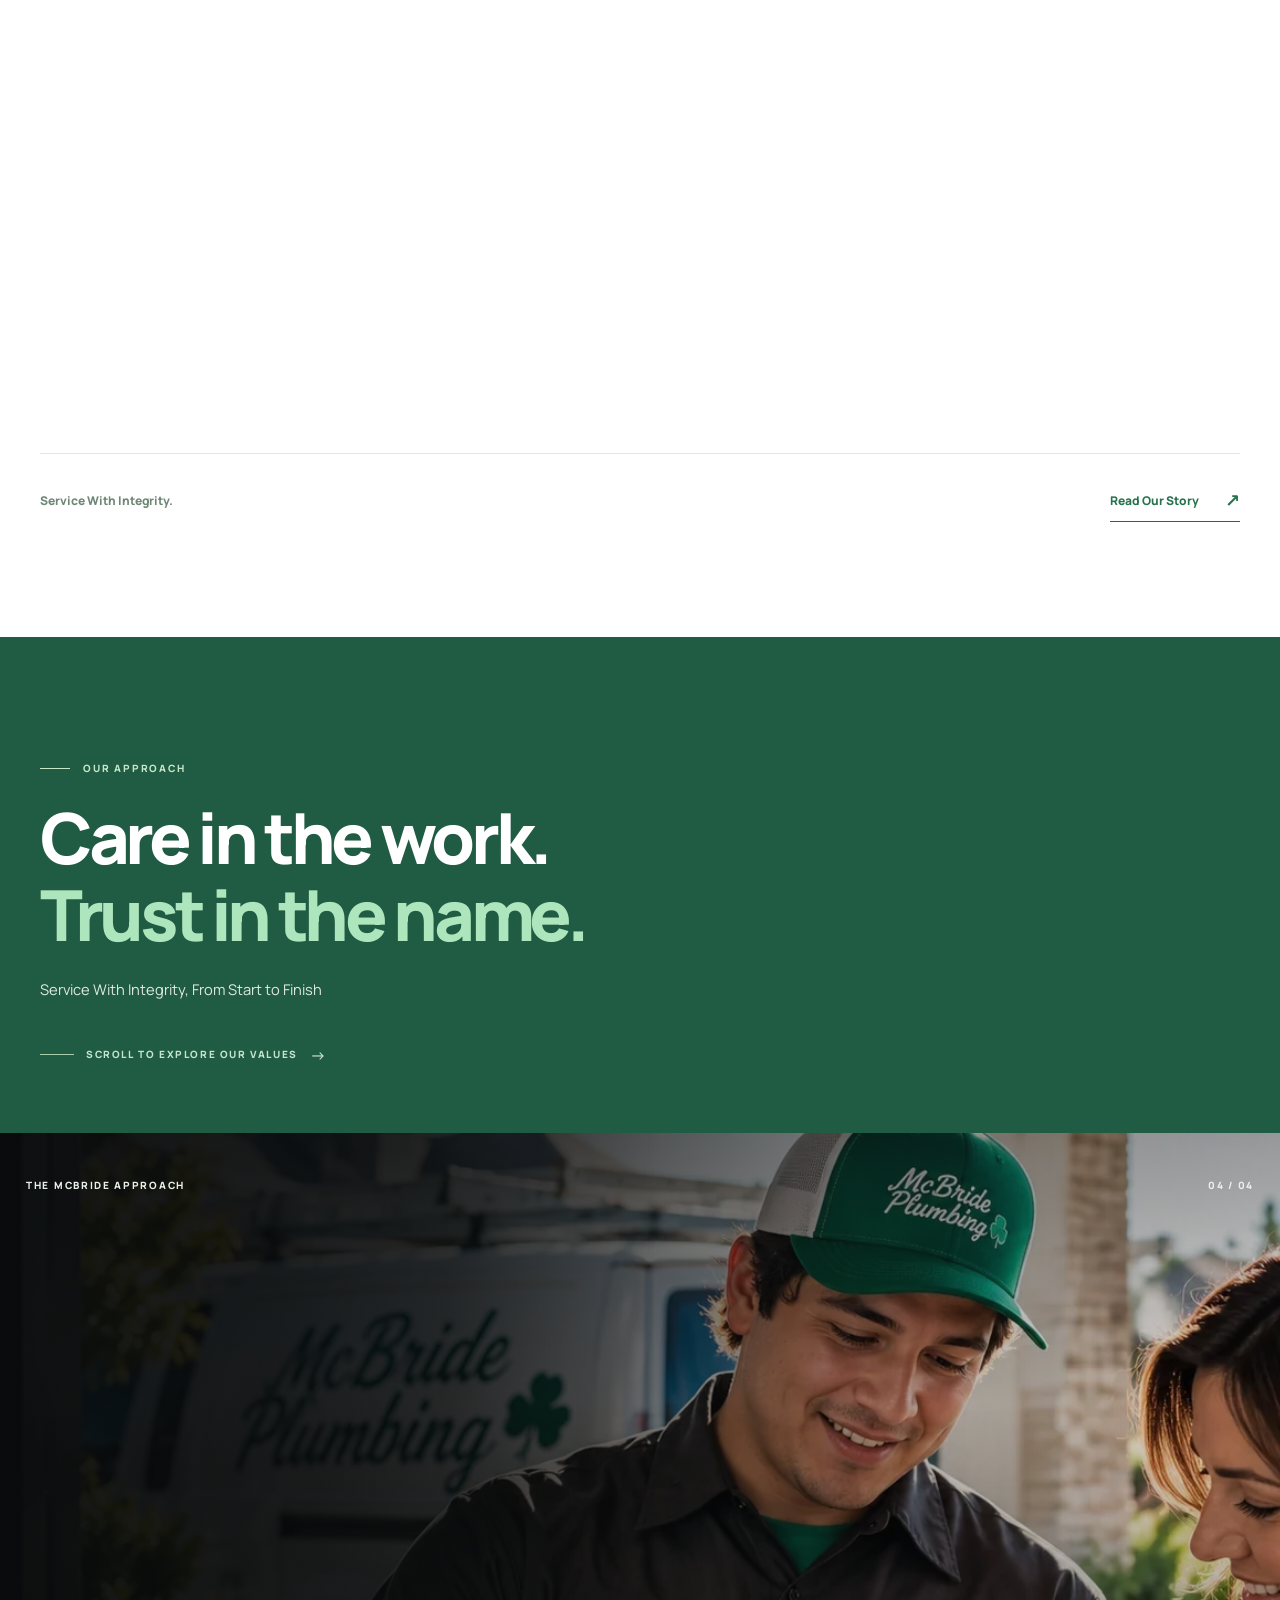
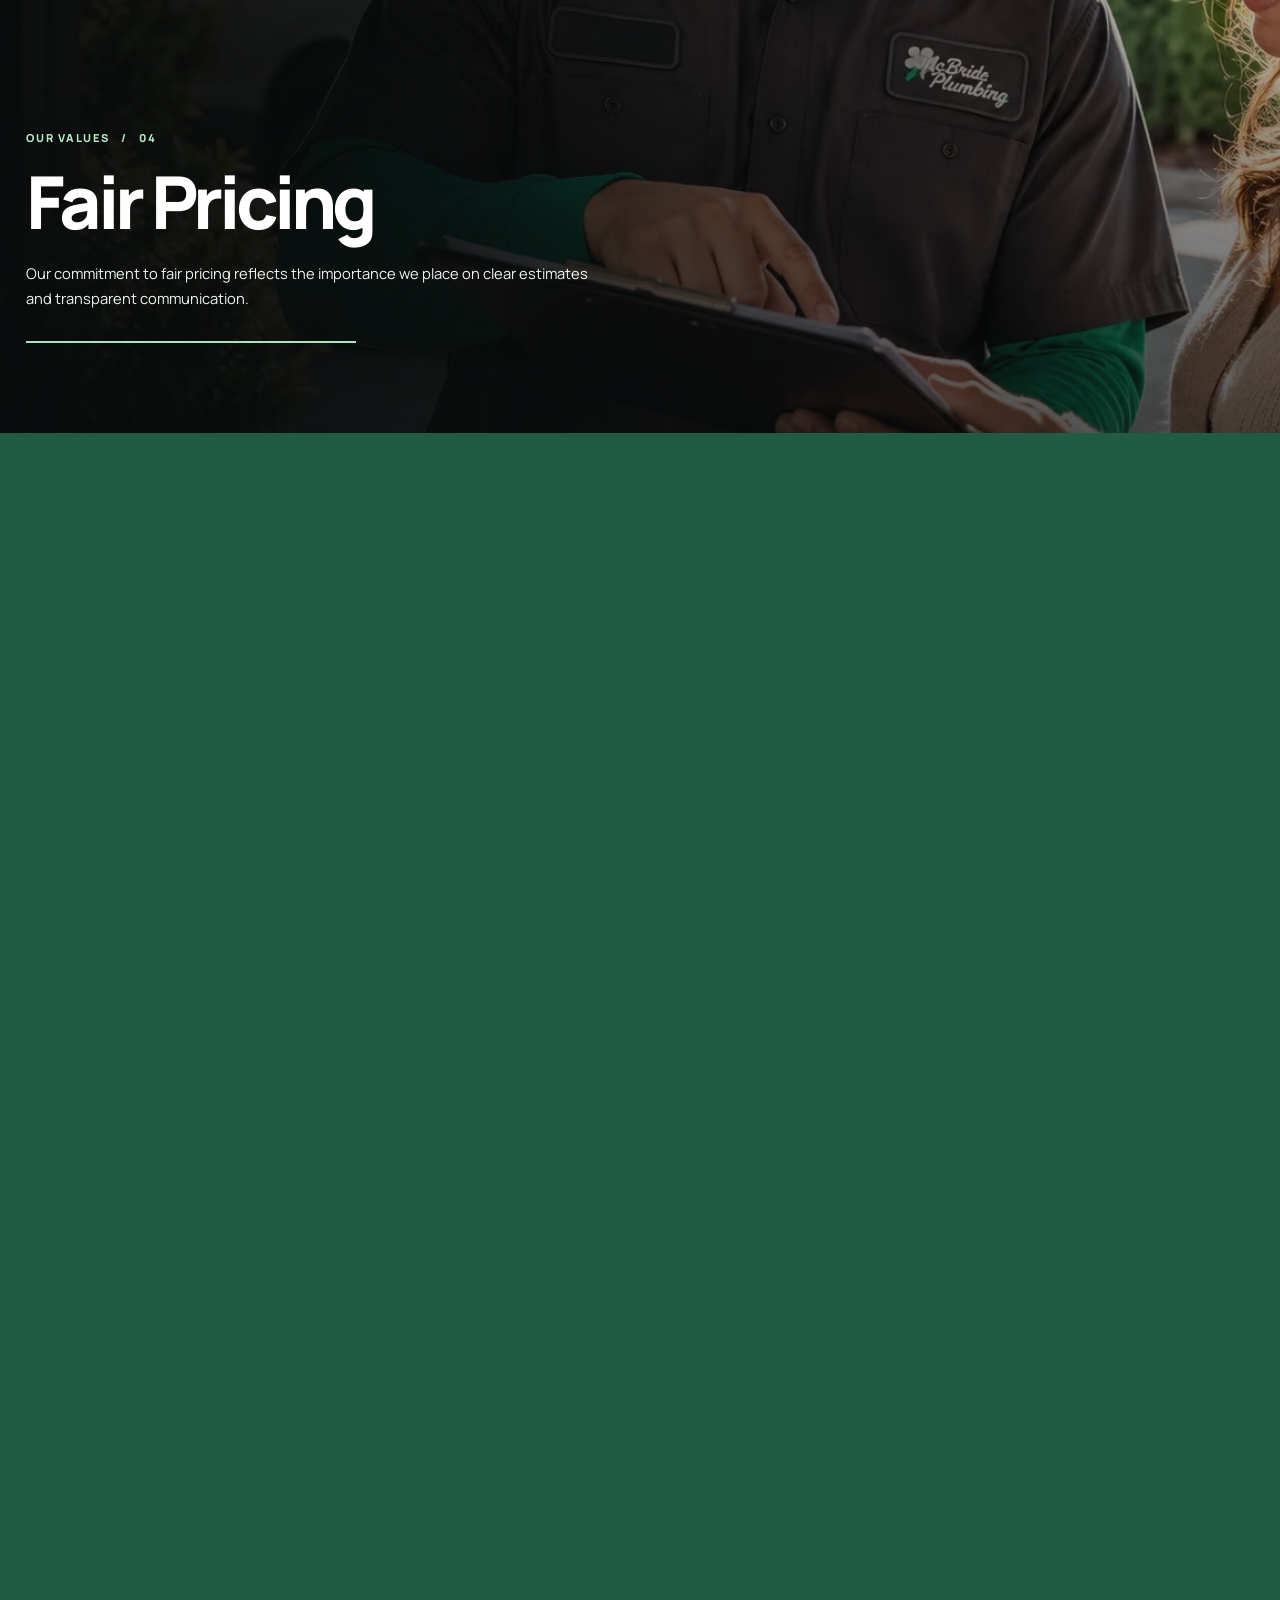
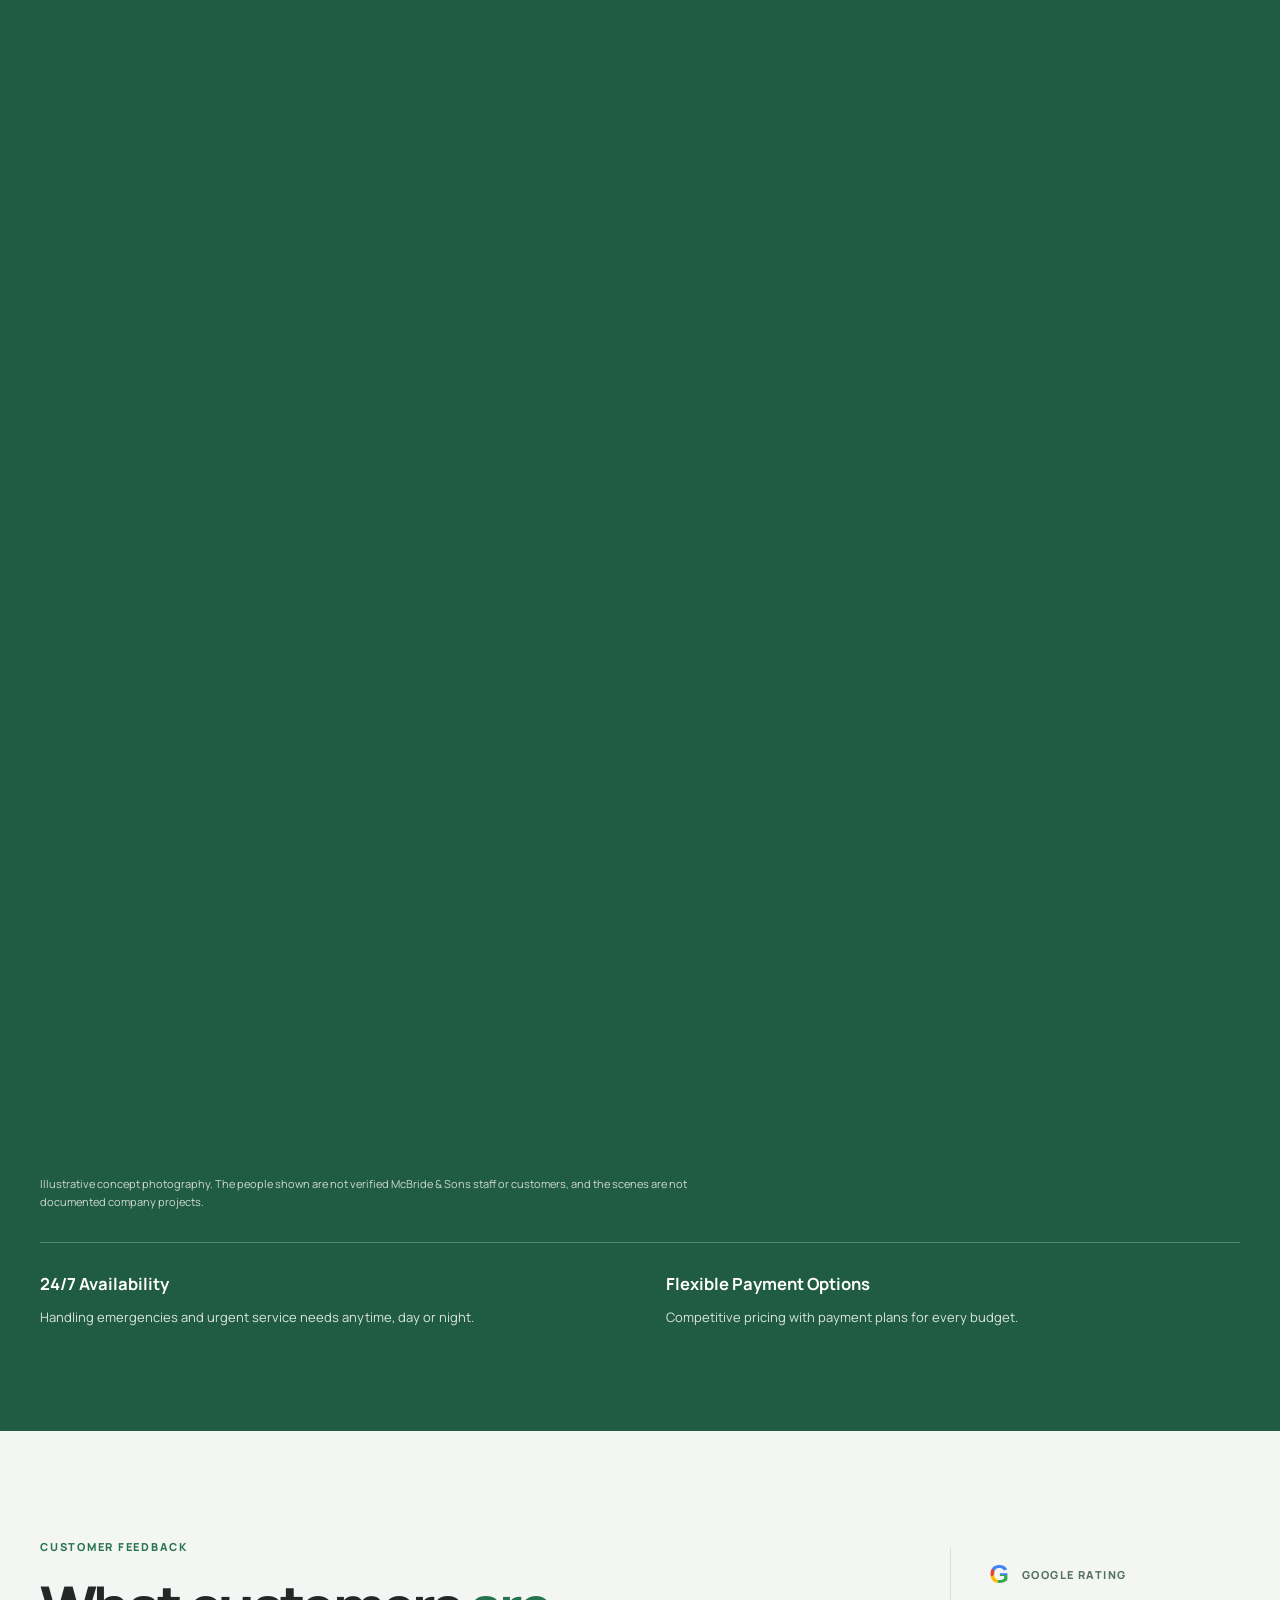
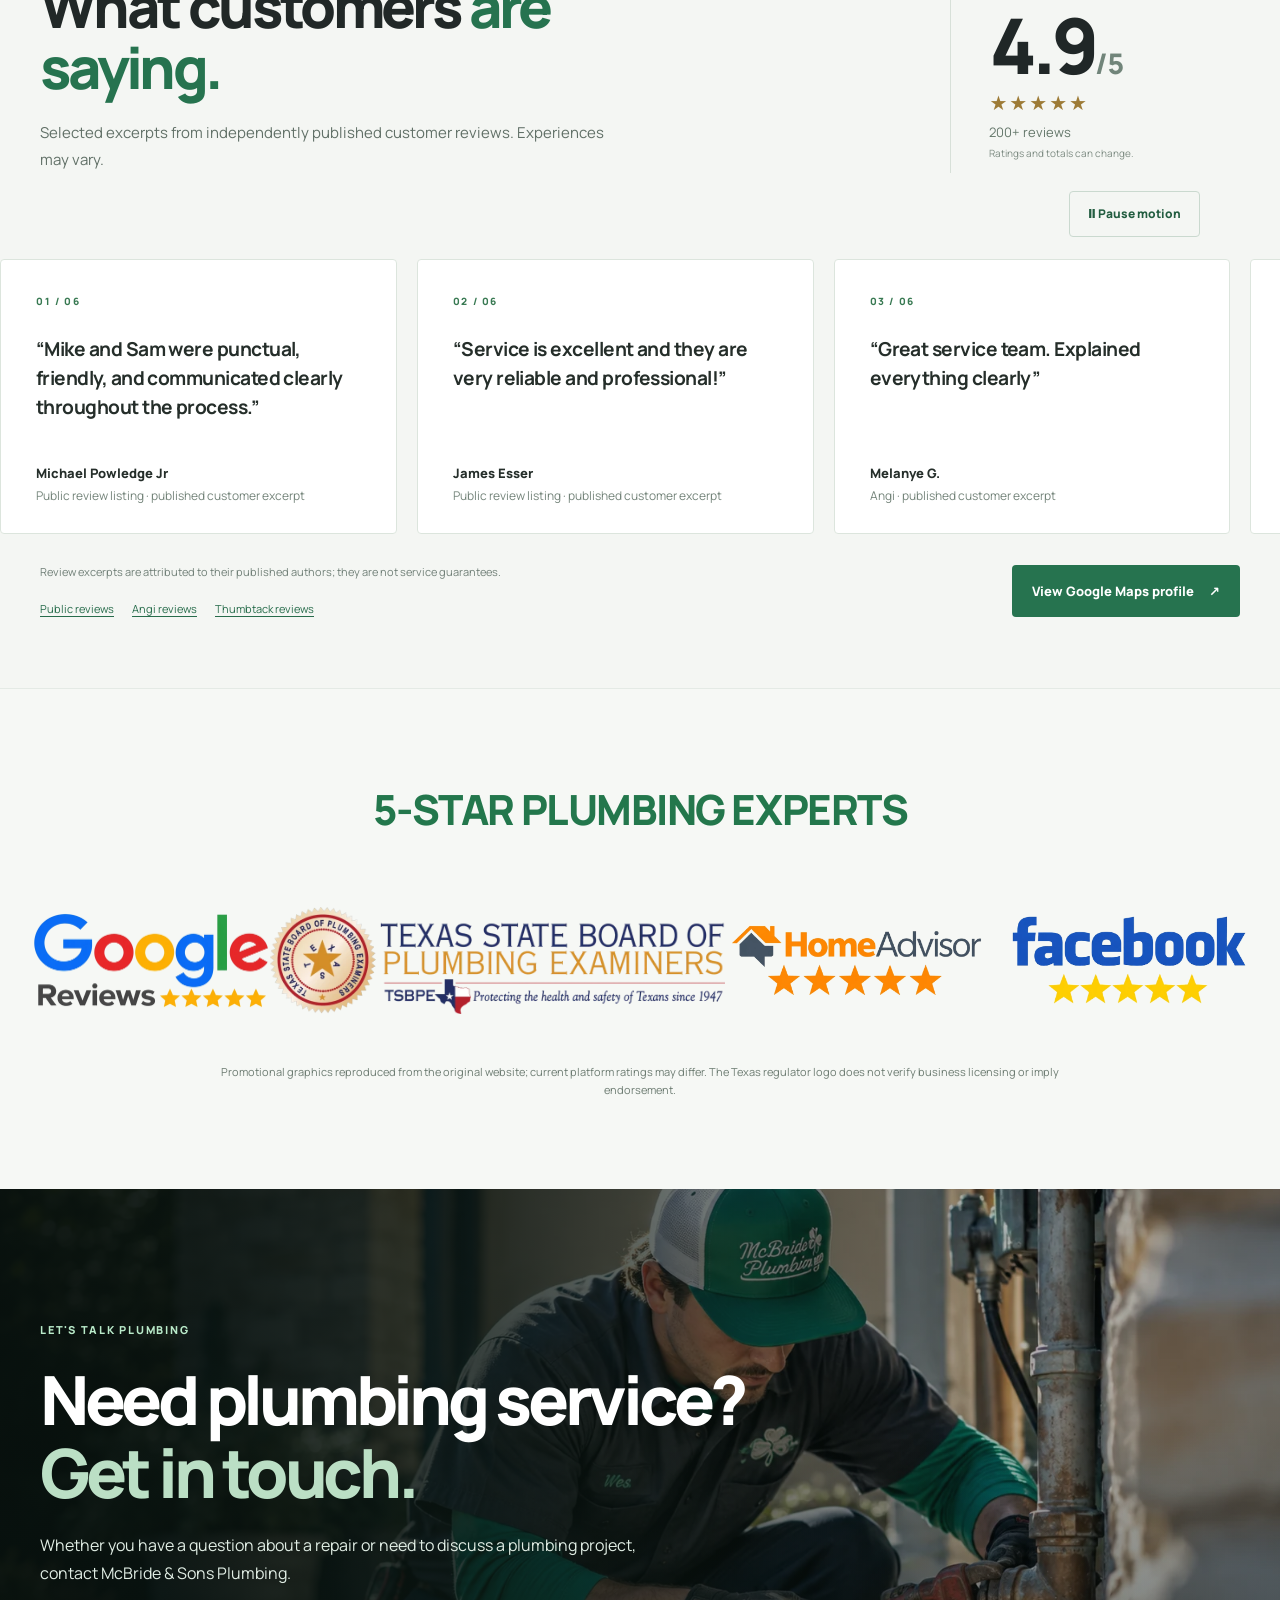
==== commit 612e3664: "Add technical SEO, favicons and social card; redesign About and unify all footers" ====
--- a/index.html
+++ b/index.html
@@ -3,10 +3,10 @@
 <head>
   <meta charset="utf-8">
   <meta name="viewport" content="width=device-width, initial-scale=1">
-  <meta name="description" content="Explore drain cleaning, leak repair, hydro-jetting, water heater services, drain and sewer repair, and bathroom remodeling plumbing. Contact McBride & Sons.">
-  <meta name="robots" content="noindex, nofollow">
-  <meta name="theme-color" content="#173f35">
-  <title>24/7 Emergency Plumbing in Denton & DFW | McBride & Sons Plumbing</title>
+
+
+
+
   <link rel="preconnect" href="https://fonts.googleapis.com">
   <link rel="preconnect" href="https://fonts.gstatic.com" crossorigin>
   <link href="https://fonts.googleapis.com/css2?family=Manrope:wght@400;500;600;700;800&display=swap" rel="stylesheet">
@@ -22,7 +22,40 @@
   </style>
   <link rel="stylesheet" href="./assets/css/home-experience.css?v=20261028-mobile-slide-2">
   <link rel="stylesheet" href="./assets/css/home-art-direction.css?v=20261028-approach-images-1">
-<link rel="stylesheet" href="./assets/css/site-nav.css?v=20261028-menu-v1"><link rel="stylesheet" href="./assets/css/service-editorial.css?v=20261028-reviews-immediate-v2"><link rel="stylesheet" href="./assets/css/service-trust.css?v=20261028-uniform-matte-v4"></head>
+<link rel="stylesheet" href="./assets/css/site-nav.css?v=20261028-menu-v1"><link rel="stylesheet" href="./assets/css/service-editorial.css?v=20261028-reviews-immediate-v2"><link rel="stylesheet" href="./assets/css/service-trust.css?v=20261028-uniform-matte-v4"><link rel="stylesheet" href="./assets/css/shared-footer.css?v=20261104">
+
+
+<!-- BEGIN GENERATED SEO -->
+<title>24/7 Plumber in Denton &amp; DFW | McBride &amp; Sons Plumbing</title>
+<meta name="description" content="Family-owned plumbing serving Denton and DFW. Explore drain cleaning, leak repair, hydro-jetting and more. Call (817) 901-3328 for 24/7 availability.">
+<meta name="robots" content="noindex, nofollow">
+<meta name="theme-color" content="#173f35">
+<link rel="canonical" href="https://atrezzostudiosv-spec.github.io/mcbride-sons-plumbing/">
+<link rel="icon" href="./assets/icons/favicon.svg?v=20261104" type="image/svg+xml">
+<link rel="icon" href="./favicon.ico?v=20261104" sizes="any">
+<link rel="icon" href="./assets/icons/favicon-32.png?v=20261104" type="image/png" sizes="32x32">
+<link rel="apple-touch-icon" href="./assets/icons/apple-touch-icon.png?v=20261104" sizes="180x180">
+<link rel="manifest" href="./site.webmanifest?v=20261104">
+<meta property="og:type" content="website">
+<meta property="og:locale" content="en_US">
+<meta property="og:site_name" content="McBride &amp; Sons Plumbing">
+<meta property="og:title" content="24/7 Plumber in Denton &amp; DFW | McBride &amp; Sons Plumbing">
+<meta property="og:description" content="Family-owned plumbing serving Denton and DFW. Explore drain cleaning, leak repair, hydro-jetting and more. Call (817) 901-3328 for 24/7 availability.">
+<meta property="og:url" content="https://atrezzostudiosv-spec.github.io/mcbride-sons-plumbing/">
+<meta property="og:image" content="https://atrezzostudiosv-spec.github.io/mcbride-sons-plumbing/assets/images/social/mcbride-social-card.jpg">
+<meta property="og:image:secure_url" content="https://atrezzostudiosv-spec.github.io/mcbride-sons-plumbing/assets/images/social/mcbride-social-card.jpg">
+<meta property="og:image:type" content="image/jpeg">
+<meta property="og:image:width" content="1200">
+<meta property="og:image:height" content="630">
+<meta property="og:image:alt" content="McBride &amp; Sons Plumbing — Service With Integrity. Denton &amp; DFW.">
+<meta name="twitter:card" content="summary_large_image">
+<meta name="twitter:title" content="24/7 Plumber in Denton &amp; DFW | McBride &amp; Sons Plumbing">
+<meta name="twitter:description" content="Family-owned plumbing serving Denton and DFW. Explore drain cleaning, leak repair, hydro-jetting and more. Call (817) 901-3328 for 24/7 availability.">
+<meta name="twitter:image" content="https://atrezzostudiosv-spec.github.io/mcbride-sons-plumbing/assets/images/social/mcbride-social-card.jpg">
+<meta name="twitter:image:alt" content="McBride &amp; Sons Plumbing — Service With Integrity. Denton &amp; DFW.">
+<script type="application/ld+json">{"@context": "https://schema.org", "@graph": [{"@type": "WebSite", "@id": "https://atrezzostudiosv-spec.github.io/mcbride-sons-plumbing/#website", "url": "https://atrezzostudiosv-spec.github.io/mcbride-sons-plumbing/", "name": "McBride & Sons Plumbing", "inLanguage": "en-US"}, {"@type": "Plumber", "@id": "https://mcbrideandsonsplumbing.com/#business", "name": "McBride & Sons Plumbing", "url": "https://mcbrideandsonsplumbing.com/", "telephone": "+18179013328", "email": "owner@mcbrideandsonsplumbing.com", "logo": "https://atrezzostudiosv-spec.github.io/mcbride-sons-plumbing/assets/images/mcbride-logo.webp", "image": "https://atrezzostudiosv-spec.github.io/mcbride-sons-plumbing/assets/images/social/mcbride-social-card.jpg", "description": "Family-owned plumbing serving Denton and the DFW area, with a family service legacy dating back to 1953.", "areaServed": ["Denton, Texas", "Dallas–Fort Worth, Texas"]}, {"@type": "WebPage", "@id": "https://atrezzostudiosv-spec.github.io/mcbride-sons-plumbing/#webpage", "url": "https://atrezzostudiosv-spec.github.io/mcbride-sons-plumbing/", "name": "24/7 Plumber in Denton & DFW | McBride & Sons Plumbing", "description": "Family-owned plumbing serving Denton and DFW. Explore drain cleaning, leak repair, hydro-jetting and more. Call (817) 901-3328 for 24/7 availability.", "inLanguage": "en-US", "isPartOf": {"@id": "https://atrezzostudiosv-spec.github.io/mcbride-sons-plumbing/#website"}, "about": {"@id": "https://mcbrideandsonsplumbing.com/#business"}, "primaryImageOfPage": {"@type": "ImageObject", "url": "https://atrezzostudiosv-spec.github.io/mcbride-sons-plumbing/assets/images/social/mcbride-social-card.jpg", "width": 1200, "height": 630}}]}</script>
+<!-- END GENERATED SEO -->
+</head>
 <body>
   <a class="skip-link" href="#main">Skip to content</a>
   <div class="site-announcement" role="note"><div class="wrap announcement-inner"><span><span class="announcement-dot" aria-hidden="true"></span> 24/7 emergency plumbing availability</span><a href="tel:+18179013328" aria-label="Call McBride and Sons at 817 901 3328">Call (817) 901-3328 <span aria-hidden="true">↗</span></a></div></div>
@@ -242,7 +275,7 @@
     <section class="at-reviews at-reviews-home" id="reviews" aria-labelledby="at-reviews-title"><div class="at-editorial-wrap">
   <div class="at-reviews-heading">
   <div class="at-review-intro"><span class="at-eyebrow">CUSTOMER FEEDBACK</span><h2 id="at-reviews-title">What customers <em>are saying.</em></h2><p>Selected excerpts from independently published customer reviews. Experiences may vary.</p></div>
-  
+
   <aside class="at-rating-panel" aria-label="Google rating displayed by McBride and Sons Plumbing: 4.9 out of 5, more than 200 reviews">
     <span class="at-rating-label"><span class="at-google-mark" aria-hidden="true">G</span> GOOGLE RATING</span>
     <span class="at-rating-number">4.9<small>/5</small></span>
@@ -281,7 +314,26 @@
   </div>
 </section>
   </main>
-  <footer class="site-footer"><div class="wrap footer-grid"><div><img src="./assets/images/mcbride-logo.webp" alt="McBride Plumbing" width="1396" height="673" loading="lazy"><p>A family-owned plumbing business serving Denton and the DFW area, with a service legacy dating back to 1953.</p></div><nav aria-label="Footer navigation"><strong>Explore</strong><a href="./index.html">Home</a><a href="./services/index.html">Services</a><a href="./about-us/index.html">About Us</a><a href="./contact-us/index.html">Contact Us</a></nav><div class="footer-contact"><strong>Get in touch</strong><a href="tel:+18179013328">(817) 901-3328</a><a href="mailto:owner@mcbrideandsonsplumbing.com">owner@mcbrideandsonsplumbing.com</a><span>Service With Integrity.</span></div></div><div class="wrap footer-bottom"><span>© 2026 McBride &amp; Sons Plumbing</span><span>Atrezzo Studios design demonstration · Not the official McBride &amp; Sons Plumbing website</span></div></footer>
+  <footer class="mc-footer">
+  <div class="mc-footer-inner">
+    <div class="mc-footer-invitation">
+      <div><span class="mc-footer-kicker">SERVICE WITH INTEGRITY</span><p>A family name.<br><em>A personal commitment.</em></p></div>
+      <a class="mc-footer-call" href="tel:+18179013328">Call (817) 901-3328 <span aria-hidden="true">↗</span></a>
+    </div>
+    <div class="mc-footer-grid">
+      <div class="mc-footer-brand">
+        <a href="./index.html" aria-label="McBride &amp; Sons Plumbing — Home"><img src="./assets/images/mcbride-logo.webp" width="1396" height="673" alt="McBride Plumbing" loading="lazy" decoding="async"></a>
+        <p>Family-owned plumbing serving Denton and the DFW area, with a service legacy dating back to 1953.</p>
+        <span class="mc-footer-location">DENTON &amp; DFW · TEXAS</span>
+      </div>
+      <nav aria-label="Footer navigation"><h2>Explore</h2><a href="./index.html">Home</a><a href="./about-us/index.html">About Us</a><a href="./services/index.html">All Services</a><a href="./contact-us/index.html">Contact Us</a></nav>
+      <nav aria-label="Footer plumbing services"><h2>Plumbing services</h2><a href="./services/drain-cleaning/index.html">Drain Cleaning</a><a href="./services/leak-repair/index.html">Leak Repair</a><a href="./services/hydro-jetting/index.html">Hydro-Jetting</a><a href="./services/water-heaters/index.html">Water Heater Services</a><a href="./services/drain-sewer-repair/index.html">Drain &amp; Sewer Repair</a><a href="./services/bathroom-remodeling/index.html">Bathroom Remodeling Plumbing</a></nav>
+      <div class="mc-footer-contact"><h2>Let's talk plumbing</h2><a class="mc-footer-phone" href="tel:+18179013328">(817) 901-3328</a><a class="mc-footer-email" href="mailto:owner@mcbrideandsonsplumbing.com">owner@mcbrideandsonsplumbing.com</a><p>24/7 emergency availability.<br>Call to discuss your service needs.</p></div>
+    </div>
+    <div class="mc-footer-bottom"><span>© 2026 McBride &amp; Sons Plumbing</span><span>Service With Integrity.</span></div>
+    <p class="mc-footer-demo" data-atrezzo-demo-notice>Atrezzo Studios design demonstration · Not the official McBride &amp; Sons Plumbing website. Demo form submissions go to Atrezzo, not to the business.</p>
+  </div>
+</footer>
   <div class="mobile-callbar"><div><span>24/7 EMERGENCY LINE</span><strong>(817) 901-3328</strong></div><a href="tel:+18179013328"><svg viewBox="0 0 24 24" aria-hidden="true"><path d="M22 16.92v3a2 2 0 0 1-2.18 2A19.8 19.8 0 0 1 3.09 5.18 2 2 0 0 1 5.08 3h3a2 2 0 0 1 2 1.72l.46 2.81a2 2 0 0 1-.57 1.72l-1.3 1.3a16 16 0 0 0 4.78 4.78l1.3-1.3a2 2 0 0 1 1.72-.57l2.81.46A2 2 0 0 1 22 16.92z"/></svg> CALL NOW</a></div>
 <script defer src="./assets/js/site-nav.js?v=20261028-menu-v1"></script><script defer src="./assets/js/service-editorial.js?v=20261028-reviews-immediate-v2"></script></body>
-</html>+</html>
--- a/assets/css/shared-footer.css
+++ b/assets/css/shared-footer.css
@@ -0,0 +1,27 @@
+/* One footer component and one set of styles for all ten static pages. */
+.mc-footer,.mc-footer *{box-sizing:border-box}
+.mc-footer{background:#191f1d;color:#f7f7f3;font-family:Manrope,system-ui,sans-serif;padding:0;margin:0;border-top:1px solid #ffffff15}
+.mc-footer .mc-footer-inner{width:min(1250px,calc(100% - 80px));margin-inline:auto}
+.mc-footer .mc-footer-invitation{display:flex;align-items:center;justify-content:space-between;gap:32px;padding:64px 0 48px;border-bottom:1px solid #ffffff24}
+.mc-footer .mc-footer-kicker{display:block;font-size:10px;font-weight:800;letter-spacing:.18em;color:#b5d7be}
+.mc-footer .mc-footer-invitation p{margin:16px 0 0;font-size:clamp(28px,3.6vw,46px);font-weight:700;line-height:1.16;letter-spacing:-.045em;color:#f7f7f3}
+.mc-footer .mc-footer-invitation em{font-style:normal;color:#b5d7be}
+.mc-footer .mc-footer-call{display:inline-flex;align-items:center;justify-content:space-between;gap:30px;flex:none;min-height:52px;padding:16px 22px;background:#487b59;color:#fff;border-radius:4px;font-size:13px;font-weight:800;text-decoration:none;transition:background .2s}
+.mc-footer .mc-footer-call:hover{background:#578c68}
+.mc-footer .mc-footer-call span{font-size:20px}
+.mc-footer .mc-footer-grid{display:grid;grid-template-columns:1.25fr .7fr 1.1fr 1.2fr;gap:42px;padding:48px 0}
+.mc-footer .mc-footer-grid>*{min-width:0}
+.mc-footer .mc-footer-brand img{display:block;width:158px;height:78px;object-fit:contain;object-position:left center;filter:brightness(0) saturate(100%) invert(79%) sepia(17%) saturate(431%) hue-rotate(85deg) brightness(93%) contrast(88%)}
+.mc-footer .mc-footer-brand p,.mc-footer .mc-footer-contact p{font-size:12px;line-height:1.9;color:#c1ccc5;margin:18px 0 0;max-width:260px}
+.mc-footer .mc-footer-location{display:block;color:#a6beb0;font-size:9px;letter-spacing:.12em;font-weight:800;margin-top:20px}
+.mc-footer .mc-footer-grid h2{color:#b5d7be;font-size:10px;font-weight:800;letter-spacing:.12em;line-height:1.6;text-transform:uppercase;margin:5px 0 22px}
+.mc-footer .mc-footer-grid nav a,.mc-footer .mc-footer-contact>a{display:block;width:fit-content;color:#e6ede8;font-size:12px;line-height:1.6;text-decoration:none;padding:5px 0;margin:0;transition:color .2s}
+.mc-footer .mc-footer-grid nav a:hover,.mc-footer .mc-footer-contact>a:hover{color:#b9e9c7;text-decoration:underline;text-underline-offset:4px}
+.mc-footer .mc-footer-contact .mc-footer-phone{font-size:20px;font-weight:800;letter-spacing:-.04em;padding-top:0}
+.mc-footer .mc-footer-contact .mc-footer-email{font-size:11px;overflow-wrap:anywhere}
+.mc-footer .mc-footer-bottom{display:flex;justify-content:space-between;gap:16px;padding:23px 0;border-top:1px solid #ffffff24;font-size:11px;line-height:1.7;color:#c1ccc5}
+.mc-footer .mc-footer-demo{font-size:10px;line-height:1.8;color:#aab8af;margin:0;padding:0 0 28px;max-width:840px}
+.mc-footer a:focus-visible{outline:3px solid #b9e9c7;outline-offset:5px;border-radius:2px}
+@media(max-width:1100px){.mc-footer .mc-footer-inner{width:calc(100% - 52px)}.mc-footer .mc-footer-grid{grid-template-columns:1fr 1fr;gap:38px 60px}}
+@media(max-width:640px){.mc-footer .mc-footer-inner{width:calc(100% - 36px)}.mc-footer .mc-footer-invitation{display:block;padding:42px 0 32px}.mc-footer .mc-footer-call{margin-top:26px}.mc-footer .mc-footer-grid{grid-template-columns:1fr 1fr;gap:32px 20px;padding:34px 0}.mc-footer .mc-footer-brand,.mc-footer .mc-footer-contact{grid-column:1/-1}.mc-footer .mc-footer-brand p{max-width:320px}.mc-footer .mc-footer-grid h2{margin-bottom:15px}.mc-footer .mc-footer-bottom{flex-direction:column;gap:4px;padding:20px 0}.mc-footer .mc-footer-demo{padding-bottom:100px}.mc-footer .mc-footer-grid nav a{padding:9px 0;font-size:11px}}
+@media(prefers-reduced-motion:reduce){.mc-footer a{transition:none!important}}
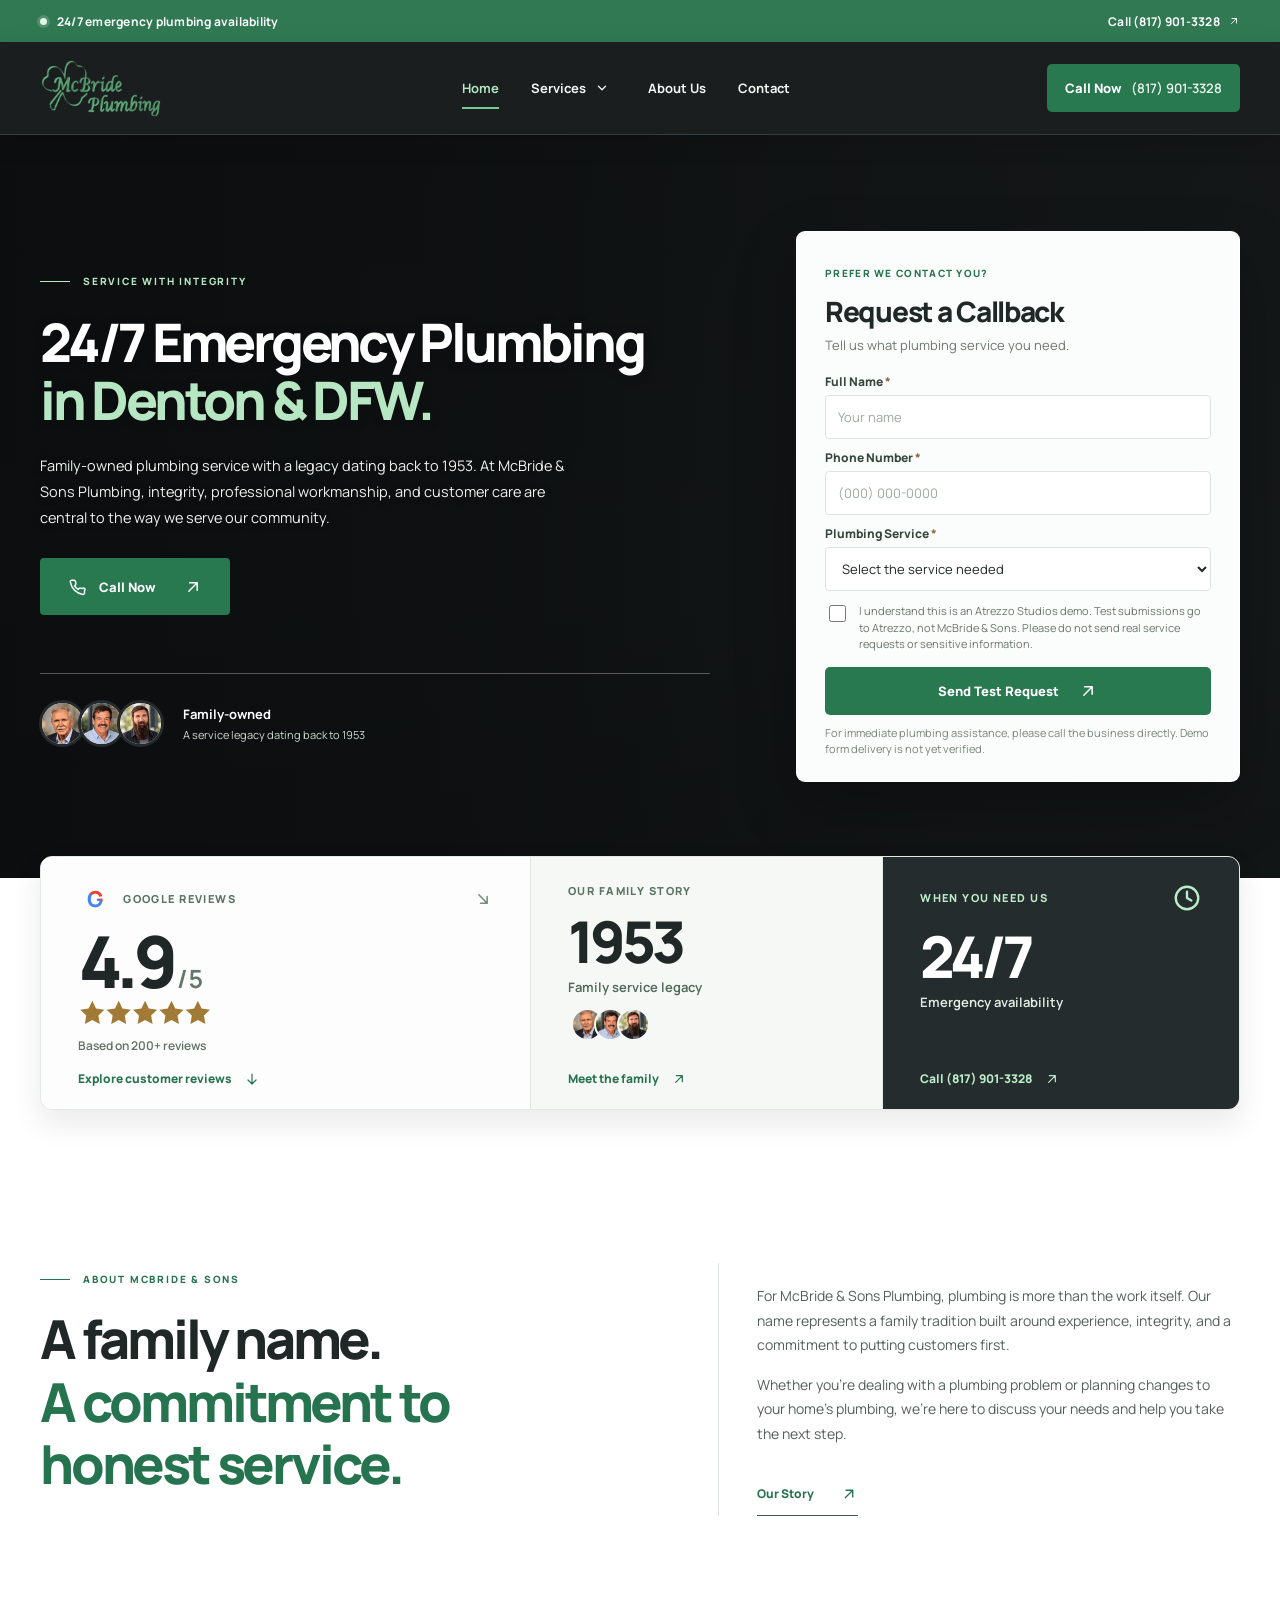
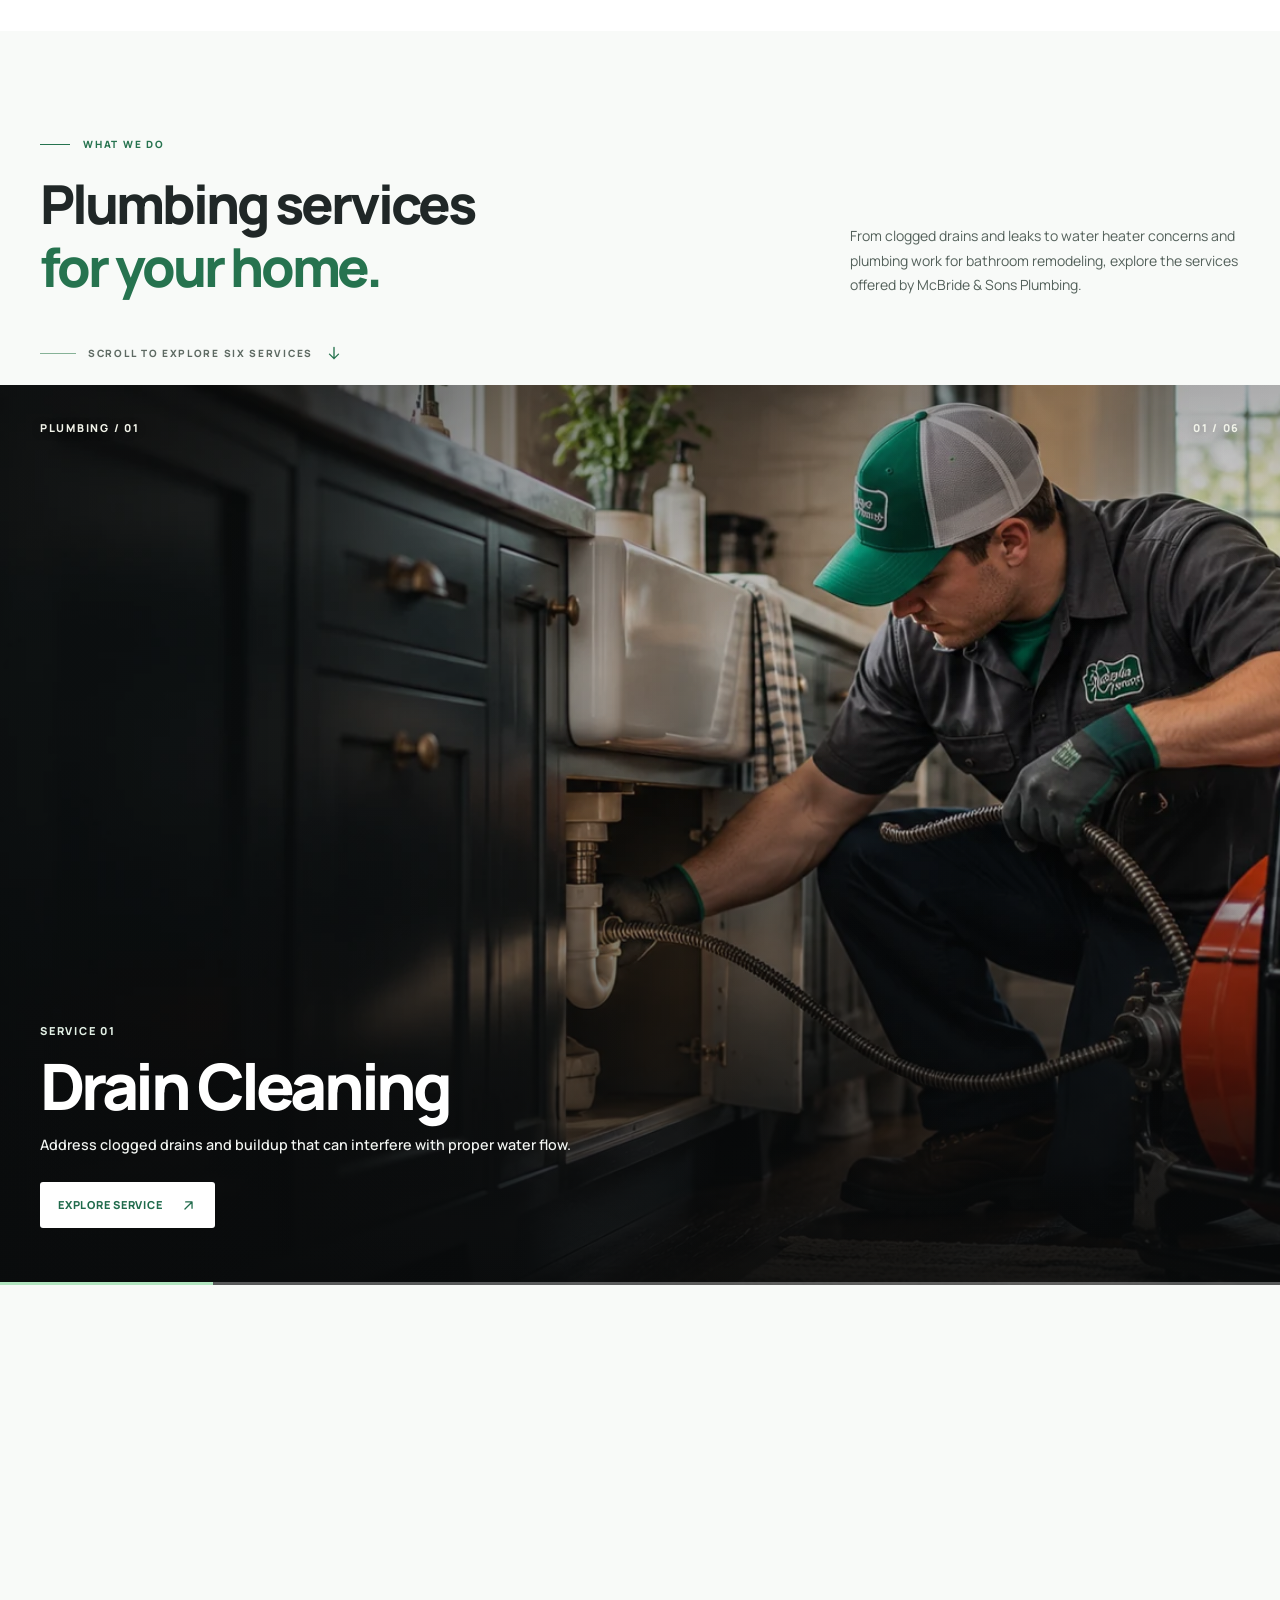
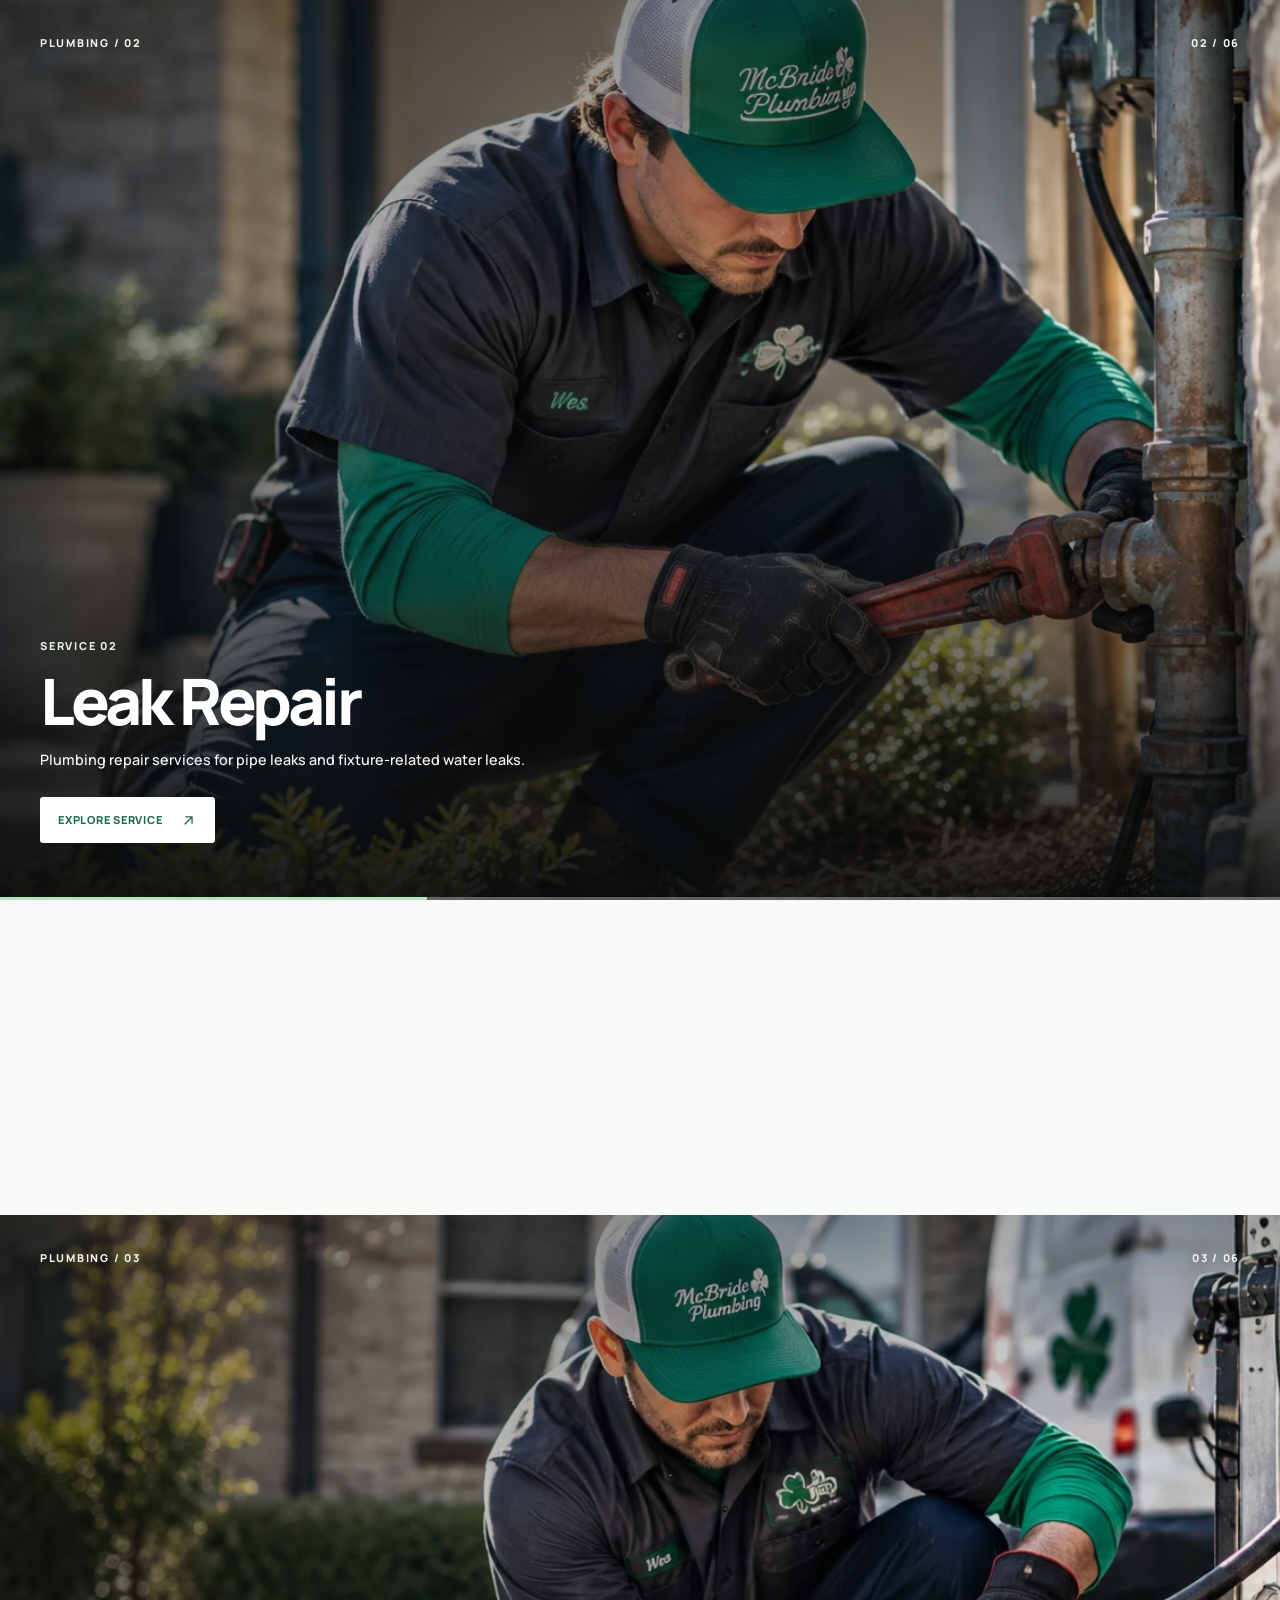
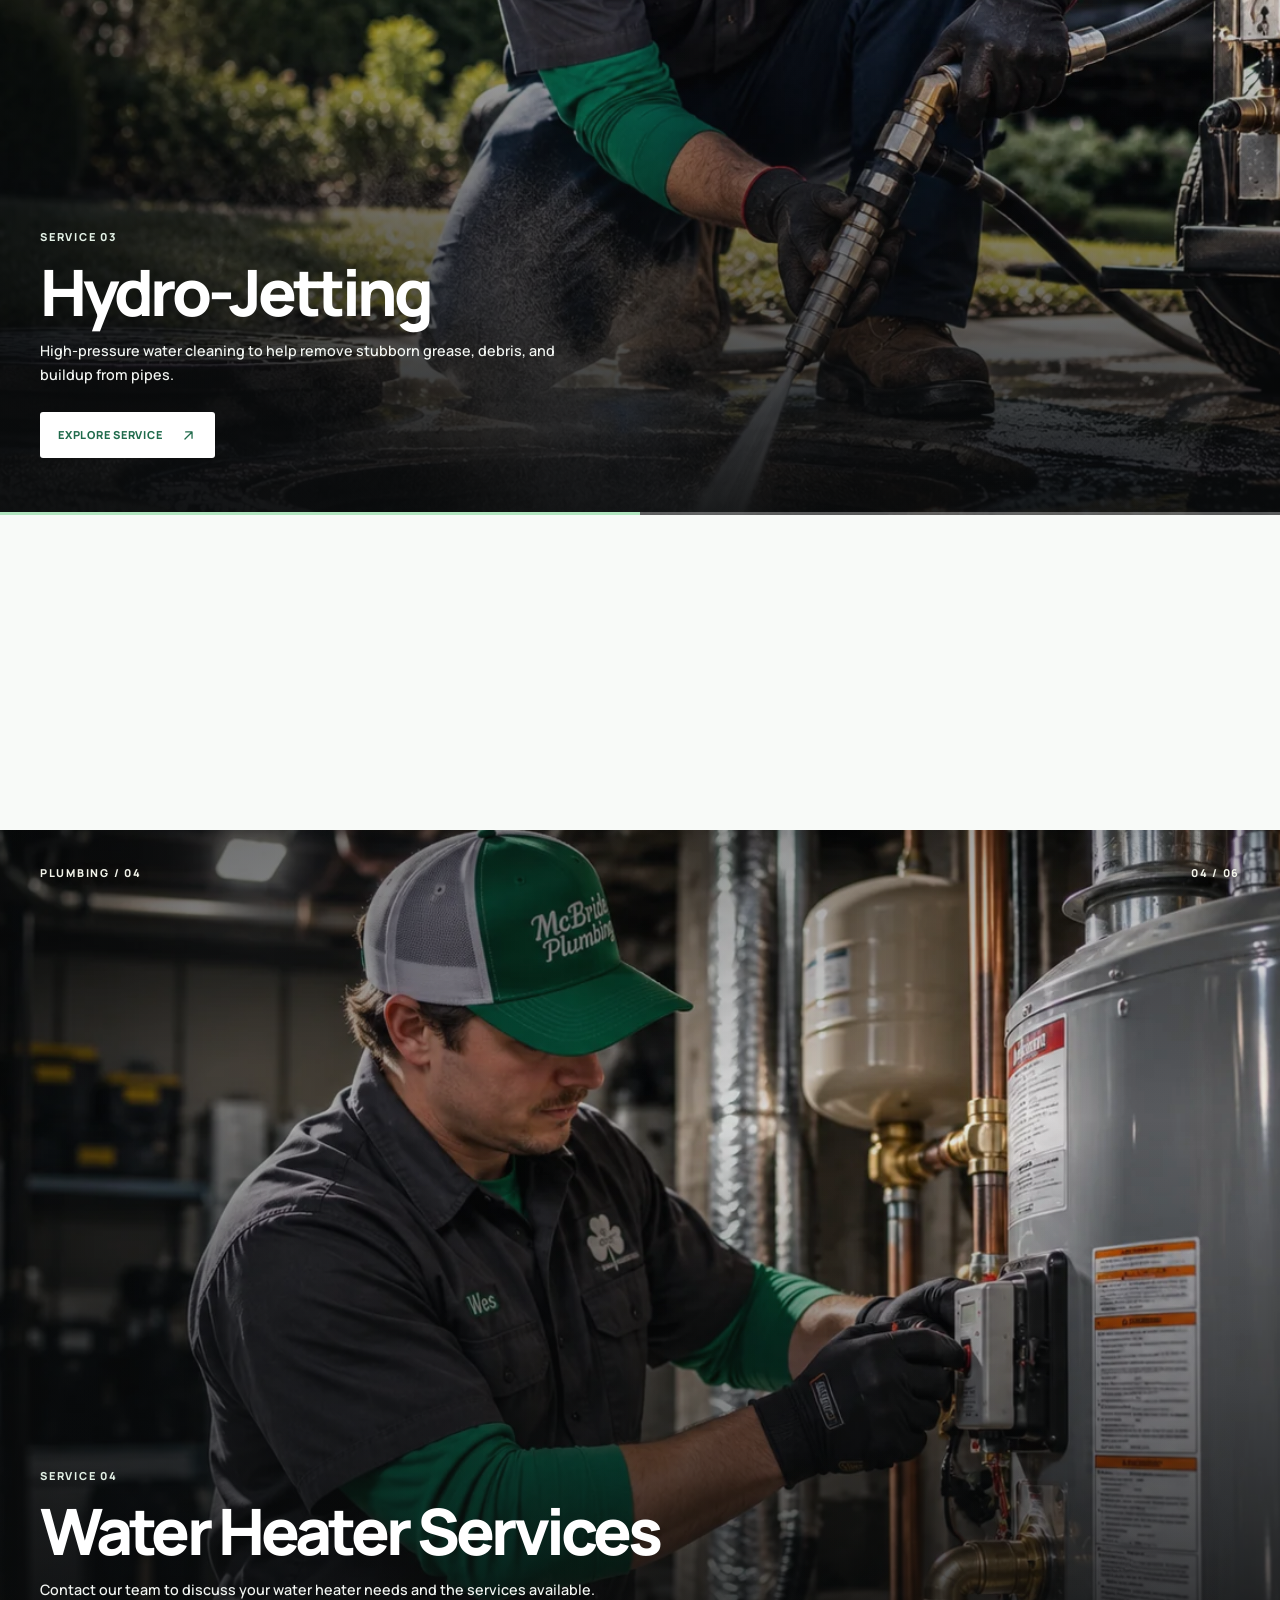
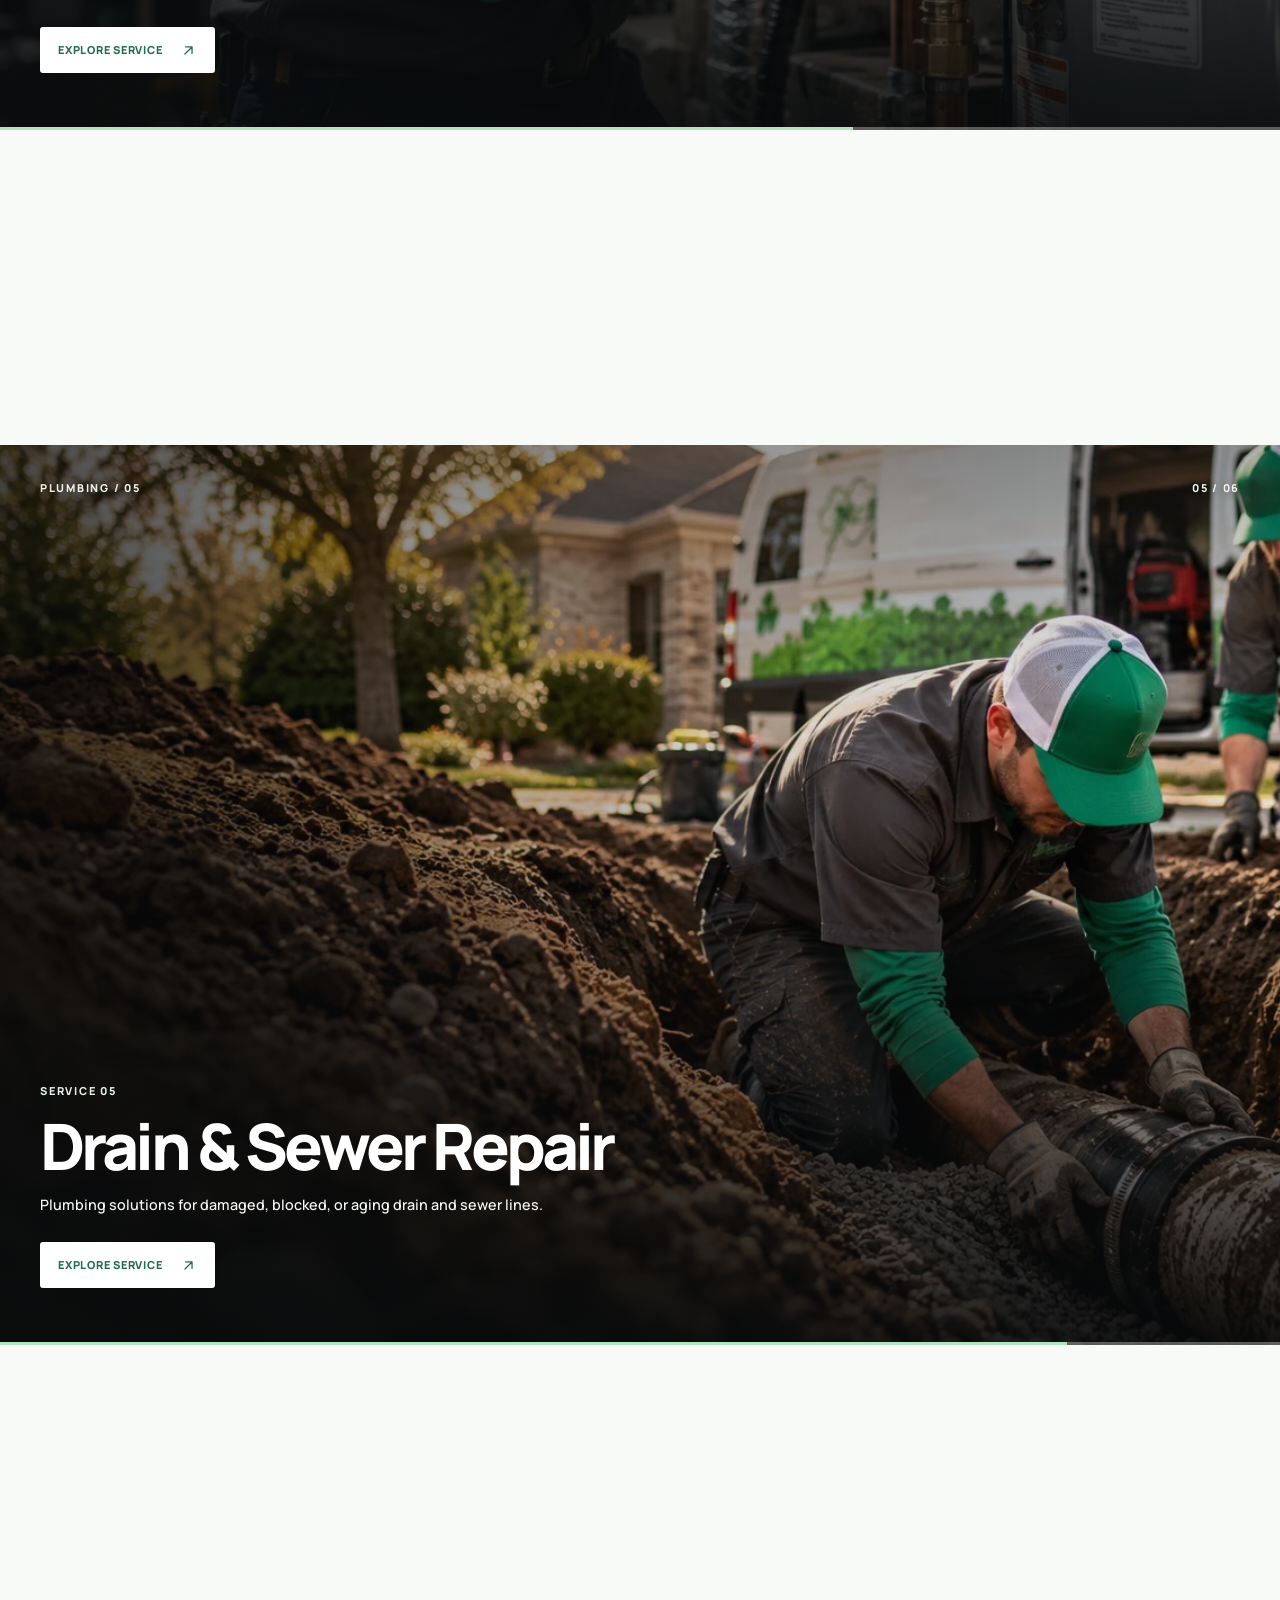
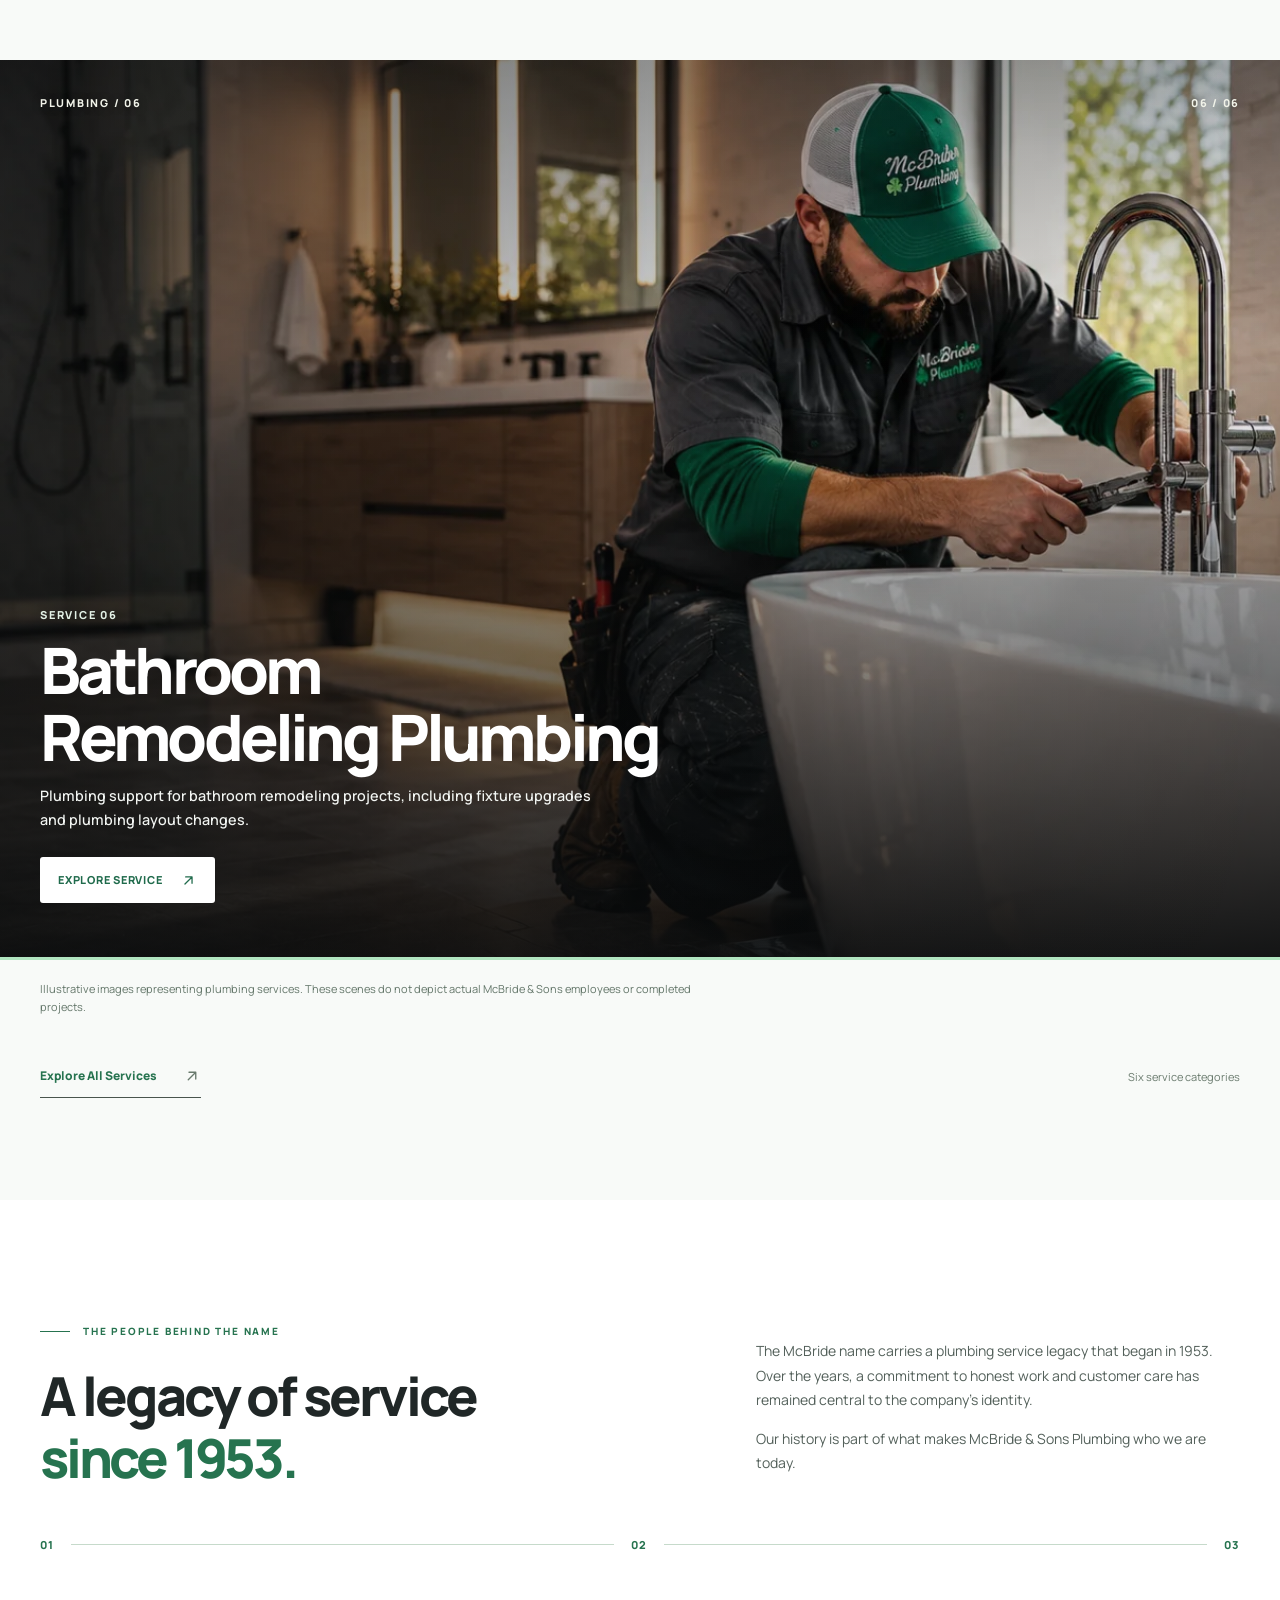
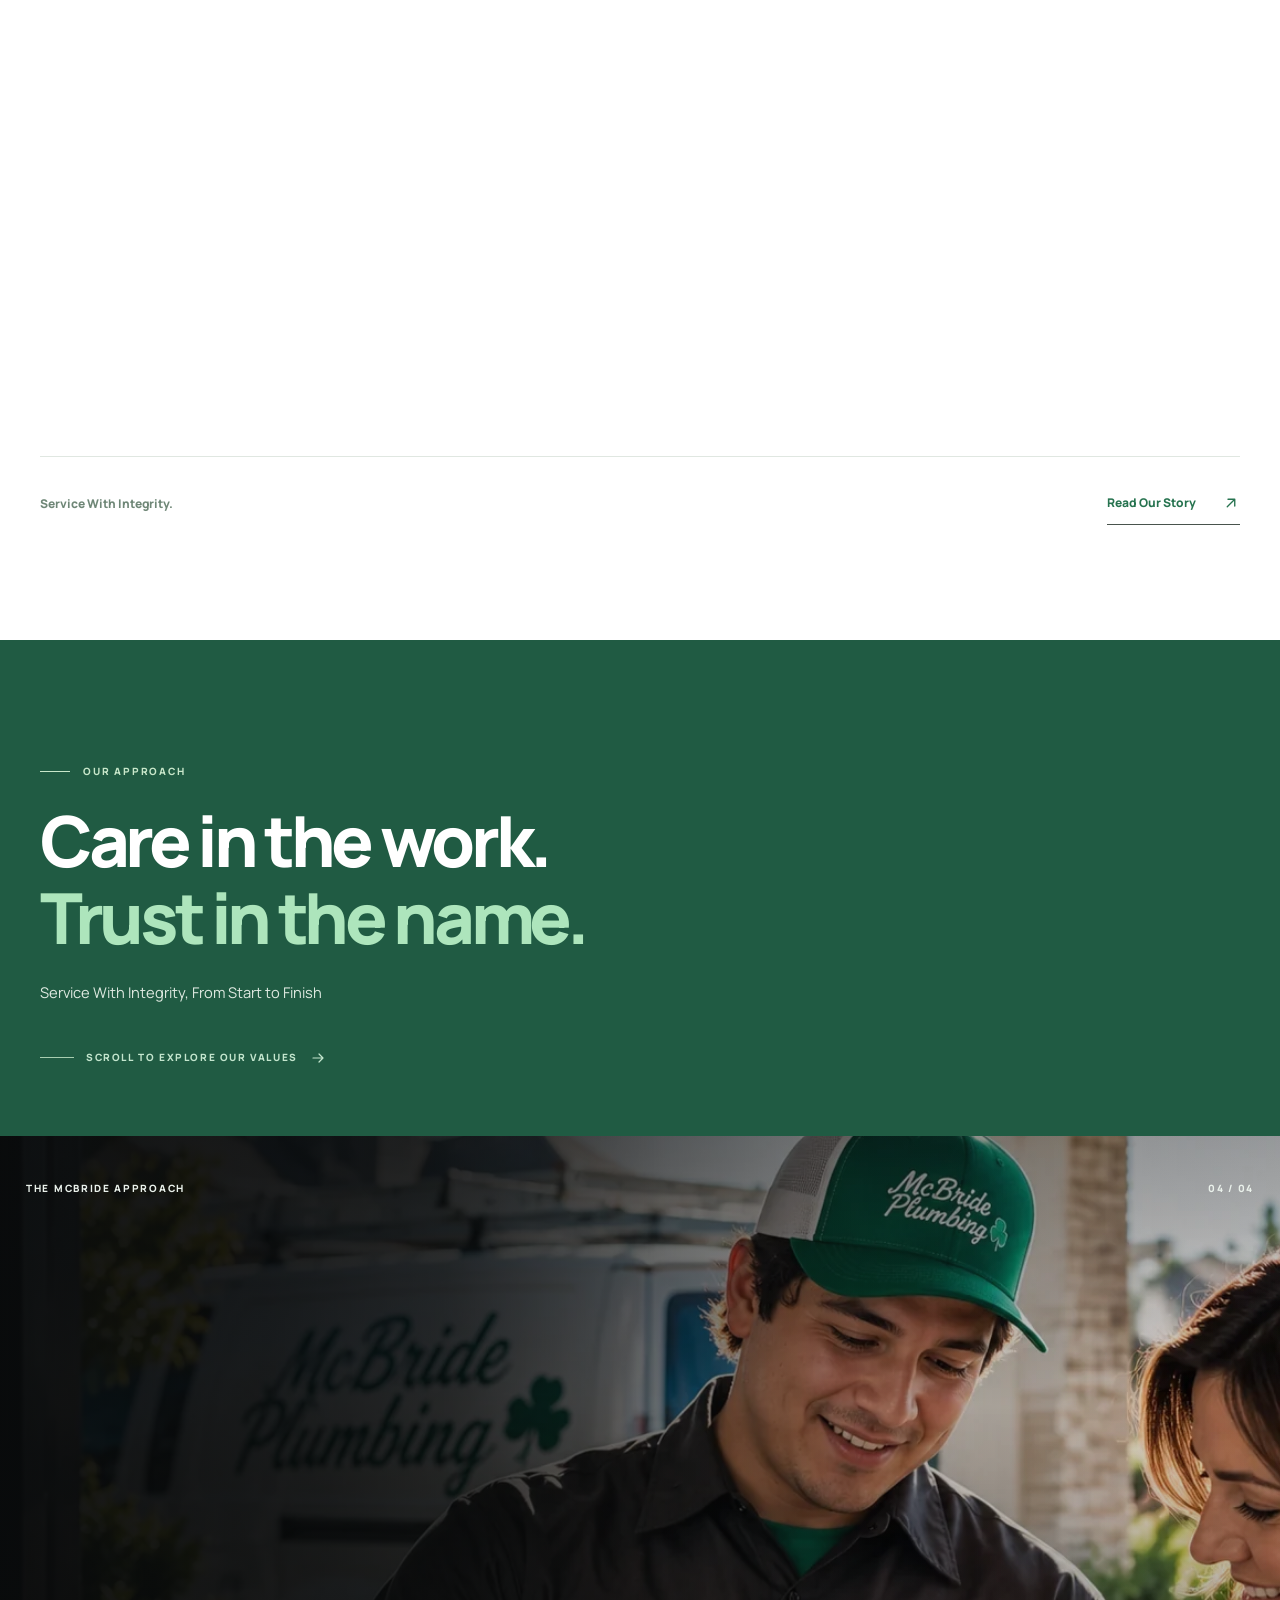
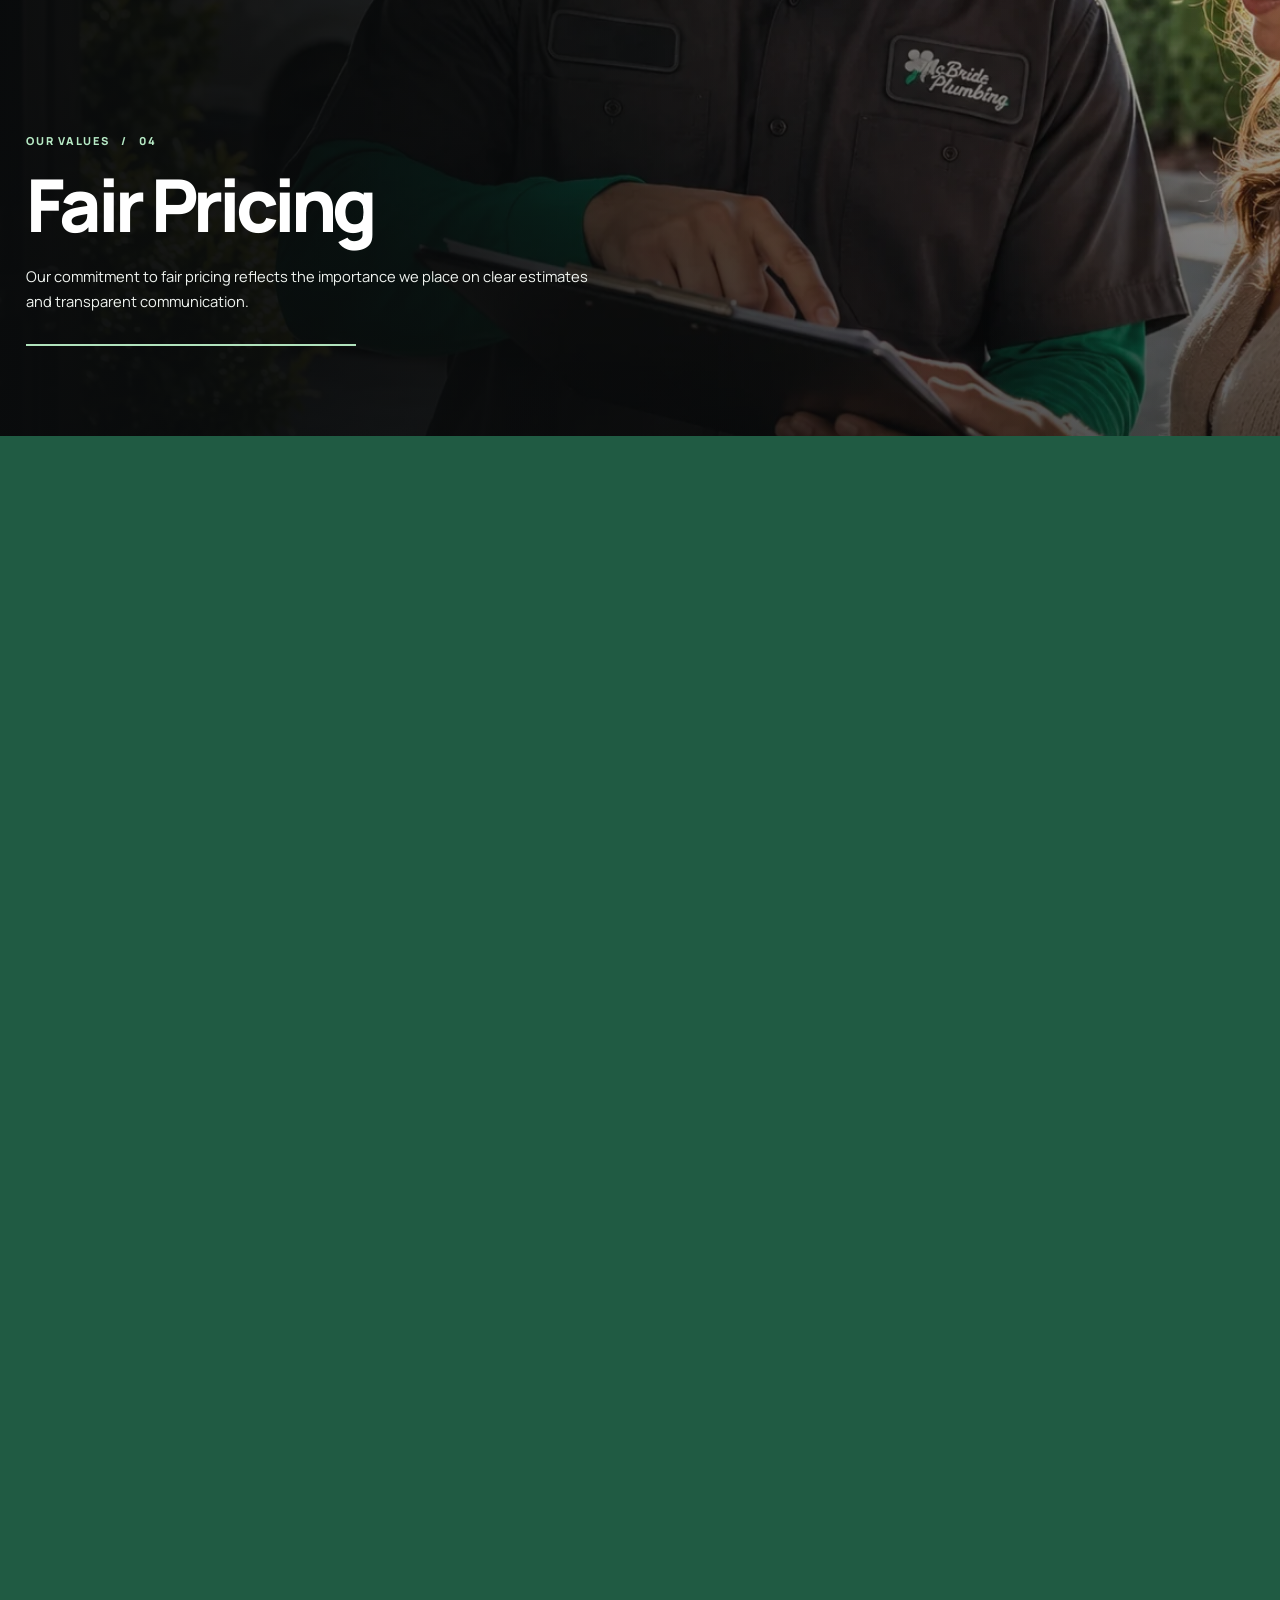
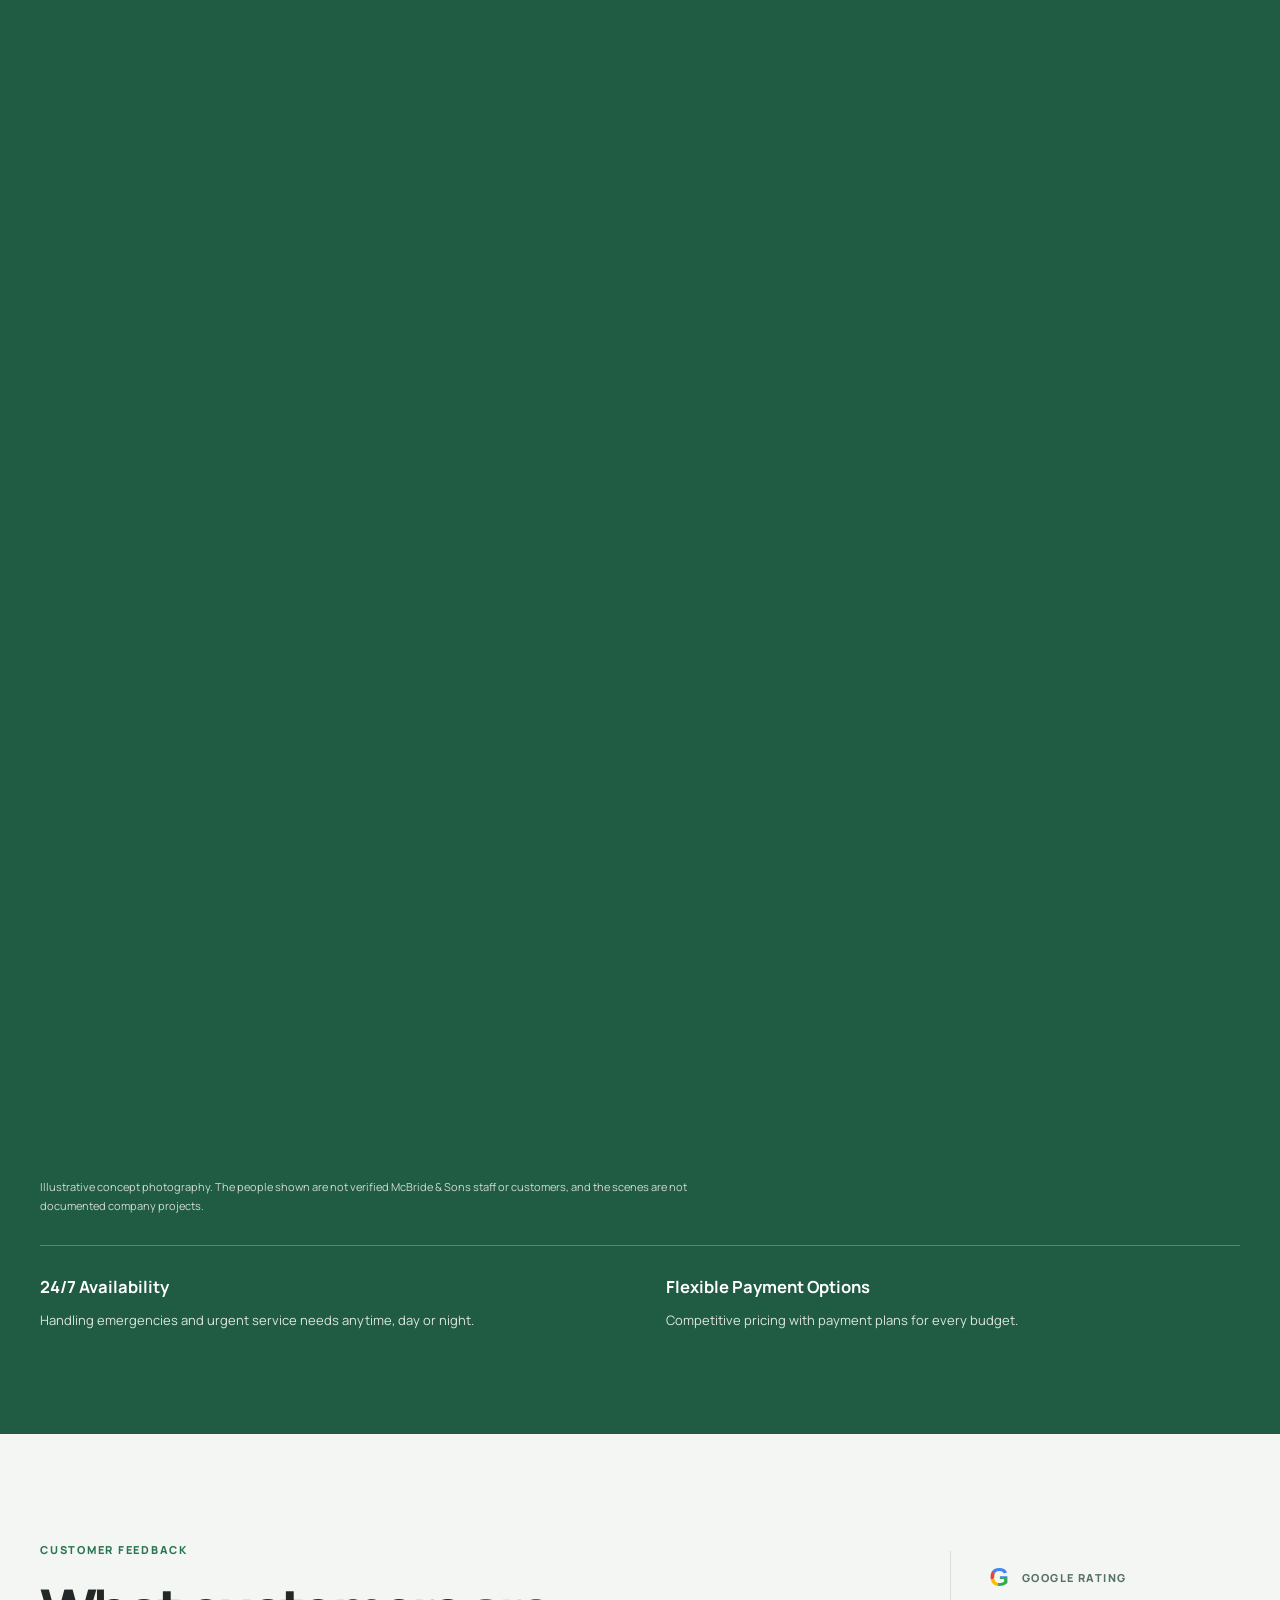
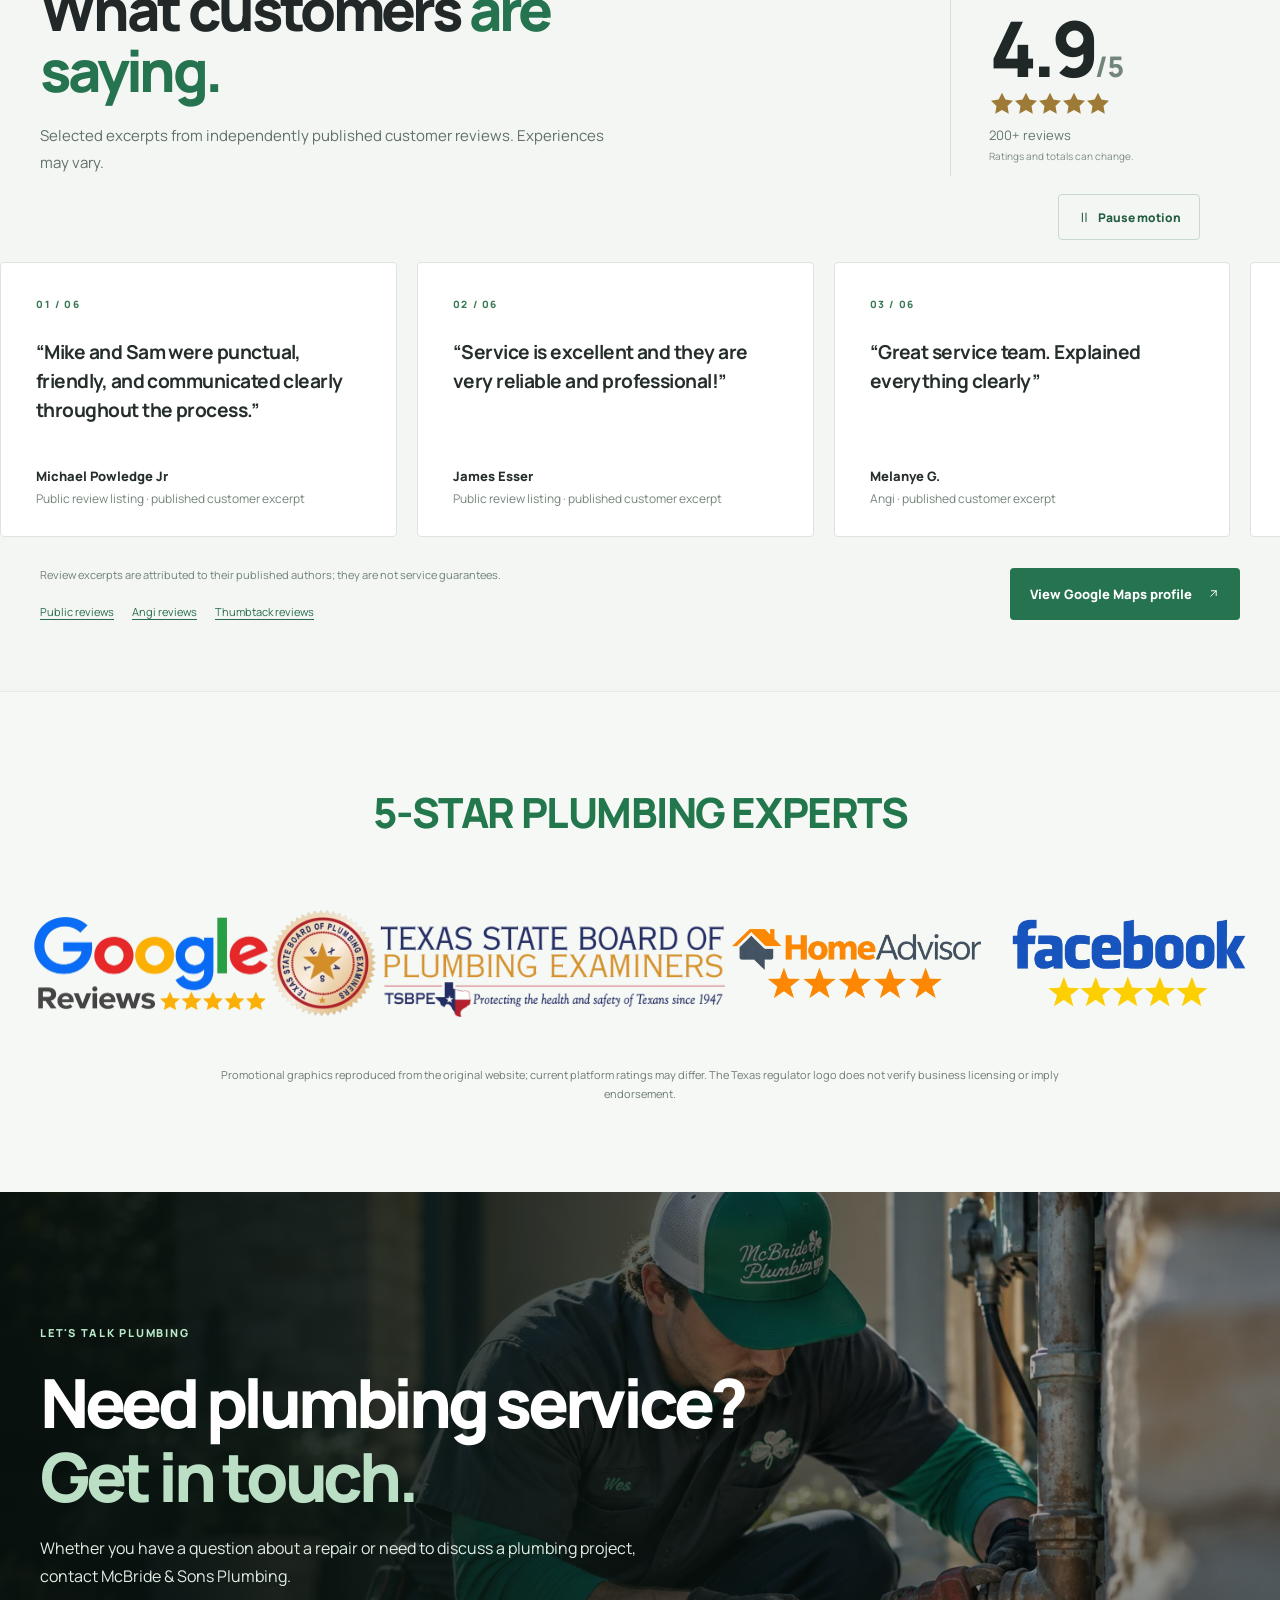
==== commit 85ee703c: "Replace visible text pictograms with uniform scalable SVG icons across ten pages" ====
--- a/index.html
+++ b/index.html
@@ -55,11 +55,12 @@
 <meta name="twitter:image:alt" content="McBride &amp; Sons Plumbing — Service With Integrity. Denton &amp; DFW.">
 <script type="application/ld+json">{"@context": "https://schema.org", "@graph": [{"@type": "WebSite", "@id": "https://atrezzostudiosv-spec.github.io/mcbride-sons-plumbing/#website", "url": "https://atrezzostudiosv-spec.github.io/mcbride-sons-plumbing/", "name": "McBride & Sons Plumbing", "inLanguage": "en-US"}, {"@type": "Plumber", "@id": "https://mcbrideandsonsplumbing.com/#business", "name": "McBride & Sons Plumbing", "url": "https://mcbrideandsonsplumbing.com/", "telephone": "+18179013328", "email": "owner@mcbrideandsonsplumbing.com", "logo": "https://atrezzostudiosv-spec.github.io/mcbride-sons-plumbing/assets/images/mcbride-logo.webp", "image": "https://atrezzostudiosv-spec.github.io/mcbride-sons-plumbing/assets/images/social/mcbride-social-card.jpg", "description": "Family-owned plumbing serving Denton and the DFW area, with a family service legacy dating back to 1953.", "areaServed": ["Denton, Texas", "Dallas–Fort Worth, Texas"]}, {"@type": "WebPage", "@id": "https://atrezzostudiosv-spec.github.io/mcbride-sons-plumbing/#webpage", "url": "https://atrezzostudiosv-spec.github.io/mcbride-sons-plumbing/", "name": "24/7 Plumber in Denton & DFW | McBride & Sons Plumbing", "description": "Family-owned plumbing serving Denton and DFW. Explore drain cleaning, leak repair, hydro-jetting and more. Call (817) 901-3328 for 24/7 availability.", "inLanguage": "en-US", "isPartOf": {"@id": "https://atrezzostudiosv-spec.github.io/mcbride-sons-plumbing/#website"}, "about": {"@id": "https://mcbrideandsonsplumbing.com/#business"}, "primaryImageOfPage": {"@type": "ImageObject", "url": "https://atrezzostudiosv-spec.github.io/mcbride-sons-plumbing/assets/images/social/mcbride-social-card.jpg", "width": 1200, "height": 630}}]}</script>
 <!-- END GENERATED SEO -->
+<link rel="stylesheet" href="./assets/css/interface-icons.css?v=20261109-vector-ui-1">
 </head>
 <body>
   <a class="skip-link" href="#main">Skip to content</a>
-  <div class="site-announcement" role="note"><div class="wrap announcement-inner"><span><span class="announcement-dot" aria-hidden="true"></span> 24/7 emergency plumbing availability</span><a href="tel:+18179013328" aria-label="Call McBride and Sons at 817 901 3328">Call (817) 901-3328 <span aria-hidden="true">↗</span></a></div></div>
-  <header class="site-header at-site-nav" id="site-header"><div class="wrap nav-inner"><a class="brand" href="./index.html" aria-label="McBride &amp; Sons Plumbing — Home"><img src="./assets/images/mcbride-logo.webp" width="1396" height="673" alt="McBride Plumbing"></a><nav class="desktop-nav" aria-label="Main navigation"><a href="./index.html" aria-current="page">Home</a><div class="at-services-menu" data-services-menu ><a class="at-services-parent" href="./services/index.html">Services</a><button class="at-services-toggle" type="button" aria-label="Open services submenu" aria-expanded="false" aria-controls="at-services-panel"><svg viewBox="0 0 24 24" aria-hidden="true"><path d="m6 9 6 6 6-6"/></svg></button><div class="at-services-panel" id="at-services-panel"><span class="at-panel-label">Explore our plumbing services</span><a class="at-all-services" href="./services/index.html">View All Services ↗</a><a href="./services/drain-cleaning/index.html">Drain Cleaning</a><a href="./services/leak-repair/index.html">Leak Repair</a><a href="./services/hydro-jetting/index.html">Hydro-Jetting</a><a href="./services/water-heaters/index.html">Water Heater Services</a><a href="./services/drain-sewer-repair/index.html">Drain &amp; Sewer Repair</a><a href="./services/bathroom-remodeling/index.html">Bathroom Remodeling Plumbing</a></div></div><a href="./about-us/index.html">About Us</a><a href="./contact-us/index.html">Contact</a></nav><a class="nav-call" href="tel:+18179013328"><span>Call Now</span><span class="nav-call-number">(817) 901-3328</span></a><button class="mobile-menu-toggle" type="button" aria-controls="mobile-menu" aria-expanded="false" aria-label="Open navigation" data-mobile-toggle="true"><span class="menu-lines" aria-hidden="true"></span></button></div><nav id="mobile-menu" class="mobile-nav hidden" aria-label="Mobile navigation"><a href="./index.html" aria-current="page">Home</a><div class="at-mobile-services"><div class="at-mobile-services-head"><a href="./services/index.html">Services</a><button class="at-mobile-services-toggle" type="button" aria-label="Expand services submenu" aria-expanded="false" aria-controls="at-mobile-services-list">+</button></div><div class="at-mobile-services-list" id="at-mobile-services-list" hidden><a href="./services/drain-cleaning/index.html">Drain Cleaning</a><a href="./services/leak-repair/index.html">Leak Repair</a><a href="./services/hydro-jetting/index.html">Hydro-Jetting</a><a href="./services/water-heaters/index.html">Water Heater Services</a><a href="./services/drain-sewer-repair/index.html">Drain &amp; Sewer Repair</a><a href="./services/bathroom-remodeling/index.html">Bathroom Remodeling Plumbing</a></div></div><a href="./about-us/index.html">About Us</a><a href="./contact-us/index.html">Contact</a><a class="mobile-nav-call" href="tel:+18179013328">Call (817) 901-3328 ↗</a></nav></header>
+  <div class="site-announcement" role="note"><div class="wrap announcement-inner"><span><span class="announcement-dot" aria-hidden="true"></span> 24/7 emergency plumbing availability</span><a href="tel:+18179013328" aria-label="Call McBride and Sons at 817 901 3328">Call (817) 901-3328 <span aria-hidden="true"><svg class="mc-ui-icon" viewBox="0 0 24 24" aria-hidden="true" focusable="false"><path d="M7 17 17 7M8 7h9v9"/></svg></span></a></div></div>
+  <header class="site-header at-site-nav" id="site-header"><div class="wrap nav-inner"><a class="brand" href="./index.html" aria-label="McBride &amp; Sons Plumbing — Home"><img src="./assets/images/mcbride-logo.webp" width="1396" height="673" alt="McBride Plumbing"></a><nav class="desktop-nav" aria-label="Main navigation"><a href="./index.html" aria-current="page">Home</a><div class="at-services-menu" data-services-menu ><a class="at-services-parent" href="./services/index.html">Services</a><button class="at-services-toggle" type="button" aria-label="Open services submenu" aria-expanded="false" aria-controls="at-services-panel"><svg viewBox="0 0 24 24" aria-hidden="true"><path d="m6 9 6 6 6-6"/></svg></button><div class="at-services-panel" id="at-services-panel"><span class="at-panel-label">Explore our plumbing services</span><a class="at-all-services" href="./services/index.html">View All Services <svg class="mc-ui-icon" viewBox="0 0 24 24" aria-hidden="true" focusable="false"><path d="M7 17 17 7M8 7h9v9"/></svg></a><a href="./services/drain-cleaning/index.html">Drain Cleaning</a><a href="./services/leak-repair/index.html">Leak Repair</a><a href="./services/hydro-jetting/index.html">Hydro-Jetting</a><a href="./services/water-heaters/index.html">Water Heater Services</a><a href="./services/drain-sewer-repair/index.html">Drain &amp; Sewer Repair</a><a href="./services/bathroom-remodeling/index.html">Bathroom Remodeling Plumbing</a></div></div><a href="./about-us/index.html">About Us</a><a href="./contact-us/index.html">Contact</a></nav><a class="nav-call" href="tel:+18179013328"><span>Call Now</span><span class="nav-call-number">(817) 901-3328</span></a><button class="mobile-menu-toggle" type="button" aria-controls="mobile-menu" aria-expanded="false" aria-label="Open navigation" data-mobile-toggle="true"><span class="menu-lines" aria-hidden="true"></span></button></div><nav id="mobile-menu" class="mobile-nav hidden" aria-label="Mobile navigation"><a href="./index.html" aria-current="page">Home</a><div class="at-mobile-services"><div class="at-mobile-services-head"><a href="./services/index.html">Services</a><button class="at-mobile-services-toggle" type="button" aria-label="Expand services submenu" aria-expanded="false" aria-controls="at-mobile-services-list">+</button></div><div class="at-mobile-services-list" id="at-mobile-services-list" hidden><a href="./services/drain-cleaning/index.html">Drain Cleaning</a><a href="./services/leak-repair/index.html">Leak Repair</a><a href="./services/hydro-jetting/index.html">Hydro-Jetting</a><a href="./services/water-heaters/index.html">Water Heater Services</a><a href="./services/drain-sewer-repair/index.html">Drain &amp; Sewer Repair</a><a href="./services/bathroom-remodeling/index.html">Bathroom Remodeling Plumbing</a></div></div><a href="./about-us/index.html">About Us</a><a href="./contact-us/index.html">Contact</a><a class="mobile-nav-call" href="tel:+18179013328">Call (817) 901-3328 <svg class="mc-ui-icon" viewBox="0 0 24 24" aria-hidden="true" focusable="false"><path d="M7 17 17 7M8 7h9v9"/></svg></a></nav></header>
   <main id="main">
     <section class="hero" aria-labelledby="hero-title">
       <!-- Licensed illustrative plumbing footage: Stepan SK / Pexels, video #7584858.
@@ -73,7 +74,7 @@
           <span class="eyebrow light"><span class="eyebrow-rule"></span> SERVICE WITH INTEGRITY</span>
           <h1 id="hero-title">24/7 Emergency Plumbing <em>in Denton &amp; DFW.</em></h1>
           <p class="hero-description">Family-owned plumbing service with a legacy dating back to 1953. At McBride &amp; Sons Plumbing, integrity, professional workmanship, and customer care are central to the way we serve our community.</p>
-          <div class="hero-actions"><a href="tel:+18179013328" class="button button-warm button-primary"><svg viewBox="0 0 24 24" aria-hidden="true"><path d="M22 16.92v3a2 2 0 0 1-2.18 2A19.8 19.8 0 0 1 3.09 5.18 2 2 0 0 1 5.08 3h3a2 2 0 0 1 2 1.72l.46 2.81a2 2 0 0 1-.57 1.72l-1.3 1.3a16 16 0 0 0 4.78 4.78l1.3-1.3a2 2 0 0 1 1.72-.57l2.81.46A2 2 0 0 1 22 16.92z"/></svg> Call Now <span class="button-chevron" aria-hidden="true">↗</span></a><a class="hero-form-link" href="#callback-form">Request a Callback <span aria-hidden="true">↓</span></a></div>
+          <div class="hero-actions"><a href="tel:+18179013328" class="button button-warm button-primary"><svg viewBox="0 0 24 24" aria-hidden="true"><path d="M22 16.92v3a2 2 0 0 1-2.18 2A19.8 19.8 0 0 1 3.09 5.18 2 2 0 0 1 5.08 3h3a2 2 0 0 1 2 1.72l.46 2.81a2 2 0 0 1-.57 1.72l-1.3 1.3a16 16 0 0 0 4.78 4.78l1.3-1.3a2 2 0 0 1 1.72-.57l2.81.46A2 2 0 0 1 22 16.92z"/></svg> Call Now <span class="button-chevron" aria-hidden="true"><svg class="mc-ui-icon" viewBox="0 0 24 24" aria-hidden="true" focusable="false"><path d="M7 17 17 7M8 7h9v9"/></svg></span></a><a class="hero-form-link" href="#callback-form">Request a Callback <span aria-hidden="true"><svg class="mc-ui-icon" viewBox="0 0 24 24" aria-hidden="true" focusable="false"><path d="M12 4.5v15m-6-6 6 6 6-6"/></svg></span></a></div>
           <div class="hero-heritage"><div class="avatar-row" aria-hidden="true"><img src="./assets/images/jasper-mcbride.webp" width="1122" height="1402" alt=""><img src="./assets/images/michael-mcbride-sr.webp" width="1254" height="1254" alt=""><img src="./assets/images/michael-mcbride-ii.webp" width="1254" height="1254" alt=""></div><div><strong>Family-owned</strong><span>A service legacy dating back to 1953</span></div></div>
         </div>
         <div class="hero-form-wrap" id="callback-form">
@@ -84,7 +85,7 @@
             <div class="form-field"><label for="home-phone">Phone Number <span>*</span></label><input id="home-phone" type="tel" name="phone" autocomplete="tel" inputmode="tel" required maxlength="35" placeholder="(000) 000-0000"></div>
             <div class="form-field"><label for="home-service">Plumbing Service <span>*</span></label><select id="home-service" name="service" required><option value="">Select the service needed</option><option>Drain Cleaning</option><option>Leak Repair</option><option>Hydro-Jetting</option><option>Water Heater Services</option><option>Drain &amp; Sewer Repair</option><option>Bathroom Remodeling Plumbing</option></select></div>
             <label class="form-consent"><input type="checkbox" name="demo_consent" value="yes" required><span>I understand this is an Atrezzo Studios demo. Test submissions go to Atrezzo, not McBride &amp; Sons. Please do not send real service requests or sensitive information.</span></label>
-            <button class="form-submit" type="submit">Send Test Request <span aria-hidden="true">↗</span></button>
+            <button class="form-submit" type="submit">Send Test Request <span aria-hidden="true"><svg class="mc-ui-icon" viewBox="0 0 24 24" aria-hidden="true" focusable="false"><path d="M7 17 17 7M8 7h9v9"/></svg></span></button>
             <p class="form-status" data-form-status role="status" aria-live="polite">For immediate plumbing assistance, please call the business directly. Demo form delivery is not yet verified.</p>
           </form></div>
         </div>
@@ -96,12 +97,12 @@
           <div class="proof-rating-top">
             <span class="proof-google-mark" aria-hidden="true">G</span>
             <span class="proof-kicker">GOOGLE REVIEWS</span>
-            <span class="proof-card-arrow" aria-hidden="true">↘</span>
+            <span class="proof-card-arrow" aria-hidden="true"><svg class="mc-ui-icon" viewBox="0 0 24 24" aria-hidden="true" focusable="false"><path d="M7 7 17 17M9 17h8V9"/></svg></span>
           </div>
           <div class="proof-rating-number">4.9<span>/5</span></div>
-          <div class="proof-stars" aria-hidden="true">★★★★★</div>
+          <div class="proof-stars" aria-hidden="true"><svg class="mc-ui-stars" viewBox="0 0 120 24" aria-hidden="true" focusable="false"><path d="M12 1.7l3.4 6.9 7.6 1.1-5.5 5.4 1.3 7.6L12 19.1l-6.8 3.6 1.3-7.6L1 9.7l7.6-1.1L12 1.7z" transform="translate(0 0)"/><path d="M12 1.7l3.4 6.9 7.6 1.1-5.5 5.4 1.3 7.6L12 19.1l-6.8 3.6 1.3-7.6L1 9.7l7.6-1.1L12 1.7z" transform="translate(24 0)"/><path d="M12 1.7l3.4 6.9 7.6 1.1-5.5 5.4 1.3 7.6L12 19.1l-6.8 3.6 1.3-7.6L1 9.7l7.6-1.1L12 1.7z" transform="translate(48 0)"/><path d="M12 1.7l3.4 6.9 7.6 1.1-5.5 5.4 1.3 7.6L12 19.1l-6.8 3.6 1.3-7.6L1 9.7l7.6-1.1L12 1.7z" transform="translate(72 0)"/><path d="M12 1.7l3.4 6.9 7.6 1.1-5.5 5.4 1.3 7.6L12 19.1l-6.8 3.6 1.3-7.6L1 9.7l7.6-1.1L12 1.7z" transform="translate(96 0)"/></svg></div>
           <p>Based on 200+ reviews</p>
-          <span class="proof-action">Explore customer reviews <span aria-hidden="true">↓</span></span>
+          <span class="proof-action">Explore customer reviews <span aria-hidden="true"><svg class="mc-ui-icon" viewBox="0 0 24 24" aria-hidden="true" focusable="false"><path d="M12 4.5v15m-6-6 6 6 6-6"/></svg></span></span>
         </a>
         <a class="proof-card proof-legacy" href="./about-us/index.html" aria-label="Explore McBride &amp; Sons Plumbing's family service legacy since 1953 on About Us.">
           <span class="proof-kicker">OUR FAMILY STORY</span>
@@ -112,19 +113,19 @@
             <img src="./assets/images/michael-mcbride-sr.webp" width="1254" height="1254" alt="" loading="lazy" decoding="async">
             <img src="./assets/images/michael-mcbride-ii.webp" width="1254" height="1254" alt="" loading="lazy" decoding="async">
           </div>
-          <span class="proof-action">Meet the family <span aria-hidden="true">↗</span></span>
+          <span class="proof-action">Meet the family <span aria-hidden="true"><svg class="mc-ui-icon" viewBox="0 0 24 24" aria-hidden="true" focusable="false"><path d="M7 17 17 7M8 7h9v9"/></svg></span></span>
         </a>
         <a class="proof-card proof-emergency" href="tel:+18179013328" aria-label="24/7 emergency plumbing availability. Call McBride &amp; Sons Plumbing at 817 901 3328.">
           <span class="proof-emergency-head"><span class="proof-kicker">WHEN YOU NEED US</span><svg viewBox="0 0 24 24" fill="none" stroke="currentColor" stroke-width="1.75" stroke-linecap="round" stroke-linejoin="round" aria-hidden="true"><circle cx="12" cy="12" r="9"/><path d="M12 7v5l3.5 2"/></svg></span>
           <span class="proof-number">24/7</span>
           <span class="proof-description">Emergency availability</span>
-          <span class="proof-action">Call (817) 901-3328 <span aria-hidden="true">↗</span></span>
+          <span class="proof-action">Call (817) 901-3328 <span aria-hidden="true"><svg class="mc-ui-icon" viewBox="0 0 24 24" aria-hidden="true" focusable="false"><path d="M7 17 17 7M8 7h9v9"/></svg></span></span>
         </a>
       </div>
     </section>
-    <section class="intro section" aria-labelledby="intro-title"><div class="wrap intro-grid"><div><span class="eyebrow dark"><span class="eyebrow-rule"></span> ABOUT MCBRIDE &amp; SONS</span><h2 id="intro-title">A family name.<br><span>A commitment to honest service.</span></h2></div><div class="intro-copy"><p>For McBride &amp; Sons Plumbing, plumbing is more than the work itself. Our name represents a family tradition built around experience, integrity, and a commitment to putting customers first.</p><p>Whether you're dealing with a plumbing problem or planning changes to your home's plumbing, we're here to discuss your needs and help you take the next step.</p><a class="text-link" href="./about-us/index.html">Our Story <span aria-hidden="true">↗</span></a></div></div></section>
+    <section class="intro section" aria-labelledby="intro-title"><div class="wrap intro-grid"><div><span class="eyebrow dark"><span class="eyebrow-rule"></span> ABOUT MCBRIDE &amp; SONS</span><h2 id="intro-title">A family name.<br><span>A commitment to honest service.</span></h2></div><div class="intro-copy"><p>For McBride &amp; Sons Plumbing, plumbing is more than the work itself. Our name represents a family tradition built around experience, integrity, and a commitment to putting customers first.</p><p>Whether you're dealing with a plumbing problem or planning changes to your home's plumbing, we're here to discuss your needs and help you take the next step.</p><a class="text-link" href="./about-us/index.html">Our Story <span aria-hidden="true"><svg class="mc-ui-icon" viewBox="0 0 24 24" aria-hidden="true" focusable="false"><path d="M7 17 17 7M8 7h9v9"/></svg></span></a></div></div></section>
     <section class="services section" id="services" aria-labelledby="services-title"><div class="wrap"><div class="section-heading"><div><span class="eyebrow dark"><span class="eyebrow-rule"></span> WHAT WE DO</span><h2 id="services-title">Plumbing services<br><span>for your home.</span></h2></div><p>From clogged drains and leaks to water heater concerns and plumbing work for bathroom remodeling, explore the services offered by McBride &amp; Sons Plumbing.</p></div>
-      <p class="services-journey-cue" aria-hidden="true"><span class="services-journey-rule"></span> SCROLL TO EXPLORE SIX SERVICES <span class="services-journey-down">↓</span></p>
+      <p class="services-journey-cue" aria-hidden="true"><span class="services-journey-rule"></span> SCROLL TO EXPLORE SIX SERVICES <span class="services-journey-down"><svg class="mc-ui-icon" viewBox="0 0 24 24" aria-hidden="true" focusable="false"><path d="M12 4.5v15m-6-6 6 6 6-6"/></svg></span></p>
     </div>
       <div class="services-story" role="group" aria-label="Six plumbing services. Scroll naturally to discover each service.">
         <a class="service-scene service-scene-feature" href="./services/drain-cleaning/index.html" data-scene="01" style="--scene-position:61% center;--scene-mobile-position:78% center">
@@ -135,7 +136,7 @@
             <span class="service-scene-index">SERVICE 01</span>
             <h3 class="service-scene-title">Drain Cleaning</h3>
             <span class="service-scene-description">Address clogged drains and buildup that can interfere with proper water flow.</span>
-            <span class="service-scene-action">EXPLORE SERVICE <span aria-hidden="true">↗</span></span>
+            <span class="service-scene-action">EXPLORE SERVICE <span aria-hidden="true"><svg class="mc-ui-icon" viewBox="0 0 24 24" aria-hidden="true" focusable="false"><path d="M7 17 17 7M8 7h9v9"/></svg></span></span>
           </div>
           <span class="service-scene-progress" aria-hidden="true"><span style="width:16.666666666666664%"></span></span>
         </a>
@@ -147,7 +148,7 @@
             <span class="service-scene-index">SERVICE 02</span>
             <h3 class="service-scene-title">Leak Repair</h3>
             <span class="service-scene-description">Plumbing repair services for pipe leaks and fixture-related water leaks.</span>
-            <span class="service-scene-action">EXPLORE SERVICE <span aria-hidden="true">↗</span></span>
+            <span class="service-scene-action">EXPLORE SERVICE <span aria-hidden="true"><svg class="mc-ui-icon" viewBox="0 0 24 24" aria-hidden="true" focusable="false"><path d="M7 17 17 7M8 7h9v9"/></svg></span></span>
           </div>
           <span class="service-scene-progress" aria-hidden="true"><span style="width:33.33333333333333%"></span></span>
         </a>
@@ -159,7 +160,7 @@
             <span class="service-scene-index">SERVICE 03</span>
             <h3 class="service-scene-title">Hydro-Jetting</h3>
             <span class="service-scene-description">High-pressure water cleaning to help remove stubborn grease, debris, and buildup from pipes.</span>
-            <span class="service-scene-action">EXPLORE SERVICE <span aria-hidden="true">↗</span></span>
+            <span class="service-scene-action">EXPLORE SERVICE <span aria-hidden="true"><svg class="mc-ui-icon" viewBox="0 0 24 24" aria-hidden="true" focusable="false"><path d="M7 17 17 7M8 7h9v9"/></svg></span></span>
           </div>
           <span class="service-scene-progress" aria-hidden="true"><span style="width:50%"></span></span>
         </a>
@@ -171,7 +172,7 @@
             <span class="service-scene-index">SERVICE 04</span>
             <h3 class="service-scene-title">Water Heater Services</h3>
             <span class="service-scene-description">Contact our team to discuss your water heater needs and the services available.</span>
-            <span class="service-scene-action">EXPLORE SERVICE <span aria-hidden="true">↗</span></span>
+            <span class="service-scene-action">EXPLORE SERVICE <span aria-hidden="true"><svg class="mc-ui-icon" viewBox="0 0 24 24" aria-hidden="true" focusable="false"><path d="M7 17 17 7M8 7h9v9"/></svg></span></span>
           </div>
           <span class="service-scene-progress" aria-hidden="true"><span style="width:66.66666666666666%"></span></span>
         </a>
@@ -183,7 +184,7 @@
             <span class="service-scene-index">SERVICE 05</span>
             <h3 class="service-scene-title">Drain &amp; Sewer Repair</h3>
             <span class="service-scene-description">Plumbing solutions for damaged, blocked, or aging drain and sewer lines.</span>
-            <span class="service-scene-action">EXPLORE SERVICE <span aria-hidden="true">↗</span></span>
+            <span class="service-scene-action">EXPLORE SERVICE <span aria-hidden="true"><svg class="mc-ui-icon" viewBox="0 0 24 24" aria-hidden="true" focusable="false"><path d="M7 17 17 7M8 7h9v9"/></svg></span></span>
           </div>
           <span class="service-scene-progress" aria-hidden="true"><span style="width:83.33333333333334%"></span></span>
         </a>
@@ -195,26 +196,26 @@
             <span class="service-scene-index">SERVICE 06</span>
             <h3 class="service-scene-title">Bathroom Remodeling Plumbing</h3>
             <span class="service-scene-description">Plumbing support for bathroom remodeling projects, including fixture upgrades and plumbing layout changes.</span>
-            <span class="service-scene-action">EXPLORE SERVICE <span aria-hidden="true">↗</span></span>
+            <span class="service-scene-action">EXPLORE SERVICE <span aria-hidden="true"><svg class="mc-ui-icon" viewBox="0 0 24 24" aria-hidden="true" focusable="false"><path d="M7 17 17 7M8 7h9v9"/></svg></span></span>
           </div>
           <span class="service-scene-progress" aria-hidden="true"><span style="width:100%"></span></span>
         </a>
       </div>
       <div class="wrap services-after-story">
       <p class="services-illustration-note">Illustrative images representing plumbing services. These scenes do not depict actual McBride &amp; Sons employees or completed projects.</p>
-      <div class="services-footer"><a href="./services/index.html" class="text-link">Explore All Services <span aria-hidden="true">↗</span></a><span>Six service categories</span></div>
+      <div class="services-footer"><a href="./services/index.html" class="text-link">Explore All Services <span aria-hidden="true"><svg class="mc-ui-icon" viewBox="0 0 24 24" aria-hidden="true" focusable="false"><path d="M7 17 17 7M8 7h9v9"/></svg></span></a><span>Six service categories</span></div>
     </div></section>
     <section class="family section" aria-labelledby="family-title"><div class="wrap"><div class="family-heading"><span class="eyebrow dark"><span class="eyebrow-rule"></span> THE PEOPLE BEHIND THE NAME</span><div class="family-heading-row"><h2 id="family-title">A legacy of service<br><span>since 1953.</span></h2><div class="family-heading-copy"><p>The McBride name carries a plumbing service legacy that began in 1953. Over the years, a commitment to honest work and customer care has remained central to the company's identity.</p><p>Our history is part of what makes McBride &amp; Sons Plumbing who we are today.</p></div></div></div>
       <div class="family-journey-label" aria-hidden="true"><span>01</span><span class="family-journey-line"></span><span>02</span><span class="family-journey-line"></span><span>03</span></div>
       <div class="family-gallery" data-family-sequence><figure class="family-person person-first"><div class="family-image"><img loading="lazy" decoding="async" src="./assets/images/jasper-mcbride.webp" width="1122" height="1402" alt="Portrait of Jasper McBride"></div><figcaption><span>01</span>Jasper McBride</figcaption></figure><figure class="family-person person-second"><div class="family-image"><img loading="lazy" decoding="async" src="./assets/images/michael-mcbride-sr.webp" width="1254" height="1254" alt="Portrait of Michael McBride Sr."></div><figcaption><span>02</span>Michael McBride Sr.</figcaption></figure><figure class="family-person person-third"><div class="family-image"><img loading="lazy" decoding="async" src="./assets/images/michael-mcbride-ii.webp" width="1254" height="1254" alt="Portrait of Michael McBride II"></div><figcaption><span>03</span>Michael McBride II</figcaption></figure></div>
-      <div class="family-end"><p>Service With Integrity.</p><a href="./about-us/index.html" class="text-link">Read Our Story <span aria-hidden="true">↗</span></a></div>
+      <div class="family-end"><p>Service With Integrity.</p><a href="./about-us/index.html" class="text-link">Read Our Story <span aria-hidden="true"><svg class="mc-ui-icon" viewBox="0 0 24 24" aria-hidden="true" focusable="false"><path d="M7 17 17 7M8 7h9v9"/></svg></span></a></div>
     </div></section>
     <section class="approach section approach-cinema" id="approach" aria-labelledby="approach-title">
       <div class="wrap approach-cinema-intro">
         <span class="eyebrow light"><span class="eyebrow-rule"></span> OUR APPROACH</span>
         <h2 id="approach-title">Care in the work.<br><em>Trust in the name.</em></h2>
         <p>Service With Integrity, From Start to Finish</p>
-        <div class="approach-cinema-cue" aria-hidden="true"><span class="approach-cinema-rule"></span> SCROLL TO EXPLORE OUR VALUES <span>→</span></div>
+        <div class="approach-cinema-cue" aria-hidden="true"><span class="approach-cinema-rule"></span> SCROLL TO EXPLORE OUR VALUES <span><svg class="mc-ui-icon" viewBox="0 0 24 24" aria-hidden="true" focusable="false"><path d="M4.5 12h15m-6-6 6 6-6 6"/></svg></span></div>
       </div>
       <div class="approach-story" aria-label="Four principles of our approach">
         <div class="approach-stage">
@@ -279,16 +280,16 @@
   <aside class="at-rating-panel" aria-label="Google rating displayed by McBride and Sons Plumbing: 4.9 out of 5, more than 200 reviews">
     <span class="at-rating-label"><span class="at-google-mark" aria-hidden="true">G</span> GOOGLE RATING</span>
     <span class="at-rating-number">4.9<small>/5</small></span>
-    <span class="at-rating-stars" aria-hidden="true">★★★★★</span>
+    <span class="at-rating-stars" aria-hidden="true"><svg class="mc-ui-stars" viewBox="0 0 120 24" aria-hidden="true" focusable="false"><path d="M12 1.7l3.4 6.9 7.6 1.1-5.5 5.4 1.3 7.6L12 19.1l-6.8 3.6 1.3-7.6L1 9.7l7.6-1.1L12 1.7z" transform="translate(0 0)"/><path d="M12 1.7l3.4 6.9 7.6 1.1-5.5 5.4 1.3 7.6L12 19.1l-6.8 3.6 1.3-7.6L1 9.7l7.6-1.1L12 1.7z" transform="translate(24 0)"/><path d="M12 1.7l3.4 6.9 7.6 1.1-5.5 5.4 1.3 7.6L12 19.1l-6.8 3.6 1.3-7.6L1 9.7l7.6-1.1L12 1.7z" transform="translate(48 0)"/><path d="M12 1.7l3.4 6.9 7.6 1.1-5.5 5.4 1.3 7.6L12 19.1l-6.8 3.6 1.3-7.6L1 9.7l7.6-1.1L12 1.7z" transform="translate(72 0)"/><path d="M12 1.7l3.4 6.9 7.6 1.1-5.5 5.4 1.3 7.6L12 19.1l-6.8 3.6 1.3-7.6L1 9.7l7.6-1.1L12 1.7z" transform="translate(96 0)"/></svg></span>
     <span class="at-rating-count">200+ reviews</span>
     <span class="at-rating-caveat">Ratings and totals can change.</span>
   </aside>
-</div><div class="at-reviews-controls"><button class="at-review-pause" type="button" data-review-pause aria-pressed="false" hidden><span aria-hidden="true">Ⅱ</span> Pause motion</button></div>
+</div><div class="at-reviews-controls"><button class="at-review-pause" type="button" data-review-pause aria-pressed="false" hidden><span aria-hidden="true"><svg class="mc-ui-icon" viewBox="0 0 24 24" aria-hidden="true" focusable="false"><path d="M9 5v14m6-14v14"/></svg></span> Pause motion</button></div>
 </div>
 <div class="at-review-viewport" aria-label="Customer review excerpts" tabindex="0"><div class="at-review-track">
   <div class="at-review-group"><figure class="at-review-item"><span class="at-review-num" aria-hidden="true">01 / 06</span><blockquote>“Mike and Sam were punctual, friendly, and communicated clearly throughout the process.”</blockquote><figcaption><strong>Michael Powledge Jr</strong><span>Public review listing · published customer excerpt</span></figcaption></figure><figure class="at-review-item"><span class="at-review-num" aria-hidden="true">02 / 06</span><blockquote>“Service is excellent and they are very reliable and professional!”</blockquote><figcaption><strong>James Esser</strong><span>Public review listing · published customer excerpt</span></figcaption></figure><figure class="at-review-item"><span class="at-review-num" aria-hidden="true">03 / 06</span><blockquote>“Great service team. Explained everything clearly”</blockquote><figcaption><strong>Melanye G.</strong><span>Angi · published customer excerpt</span></figcaption></figure><figure class="at-review-item"><span class="at-review-num" aria-hidden="true">04 / 06</span><blockquote>“Great service! Job done right, very professional and courteous.”</blockquote><figcaption><strong>Kurt S.</strong><span>Angi · published customer excerpt</span></figcaption></figure><figure class="at-review-item"><span class="at-review-num" aria-hidden="true">05 / 06</span><blockquote>“Prompt and excellent work with a fair price”</blockquote><figcaption><strong>Kevin K.</strong><span>Angi · published customer excerpt</span></figcaption></figure><figure class="at-review-item"><span class="at-review-num" aria-hidden="true">06 / 06</span><blockquote>“helped me mitigate future repairs before the work was concealed.”</blockquote><figcaption><strong>Justin W.</strong><span>Thumbtack · published customer excerpt</span></figcaption></figure></div><div class="at-review-group" aria-hidden="true"><figure class="at-review-item"><span class="at-review-num" aria-hidden="true">01 / 06</span><blockquote>“Mike and Sam were punctual, friendly, and communicated clearly throughout the process.”</blockquote><figcaption><strong>Michael Powledge Jr</strong><span>Public review listing · published customer excerpt</span></figcaption></figure><figure class="at-review-item"><span class="at-review-num" aria-hidden="true">02 / 06</span><blockquote>“Service is excellent and they are very reliable and professional!”</blockquote><figcaption><strong>James Esser</strong><span>Public review listing · published customer excerpt</span></figcaption></figure><figure class="at-review-item"><span class="at-review-num" aria-hidden="true">03 / 06</span><blockquote>“Great service team. Explained everything clearly”</blockquote><figcaption><strong>Melanye G.</strong><span>Angi · published customer excerpt</span></figcaption></figure><figure class="at-review-item"><span class="at-review-num" aria-hidden="true">04 / 06</span><blockquote>“Great service! Job done right, very professional and courteous.”</blockquote><figcaption><strong>Kurt S.</strong><span>Angi · published customer excerpt</span></figcaption></figure><figure class="at-review-item"><span class="at-review-num" aria-hidden="true">05 / 06</span><blockquote>“Prompt and excellent work with a fair price”</blockquote><figcaption><strong>Kevin K.</strong><span>Angi · published customer excerpt</span></figcaption></figure><figure class="at-review-item"><span class="at-review-num" aria-hidden="true">06 / 06</span><blockquote>“helped me mitigate future repairs before the work was concealed.”</blockquote><figcaption><strong>Justin W.</strong><span>Thumbtack · published customer excerpt</span></figcaption></figure></div>
 </div></div>
-<div class="at-editorial-wrap at-review-source"><div class="at-review-footnote"><span>Review excerpts are attributed to their published authors; they are not service guarantees.</span><div class="at-review-source-links"><a href="https://www.draincleaningnear.me/drain-cleaning/tx/denton" target="_blank" rel="noopener noreferrer">Public reviews</a><a href="https://www.angi.com/companylist/us/tx/justin/mcbride-and-sons-plumbing%2C-llc-reviews-11240216.htm" target="_blank" rel="noopener noreferrer">Angi reviews</a><a href="https://www.thumbtack.com/tx/krum/water-heater-repair/mcbride-sons-plumbing/service/491940679074177027" target="_blank" rel="noopener noreferrer">Thumbtack reviews</a></div></div><a class="at-google-reviews-link" href="https://www.google.com/maps/search/?api=1&amp;query=McBride%20%26%20Sons%20Plumbing&amp;query_place_id=ChIJfUZDv4MTCaERpoBYnpQWmBY" target="_blank" rel="noopener noreferrer">View Google Maps profile <span aria-hidden="true">↗</span></a></div>
+<div class="at-editorial-wrap at-review-source"><div class="at-review-footnote"><span>Review excerpts are attributed to their published authors; they are not service guarantees.</span><div class="at-review-source-links"><a href="https://www.draincleaningnear.me/drain-cleaning/tx/denton" target="_blank" rel="noopener noreferrer">Public reviews</a><a href="https://www.angi.com/companylist/us/tx/justin/mcbride-and-sons-plumbing%2C-llc-reviews-11240216.htm" target="_blank" rel="noopener noreferrer">Angi reviews</a><a href="https://www.thumbtack.com/tx/krum/water-heater-repair/mcbride-sons-plumbing/service/491940679074177027" target="_blank" rel="noopener noreferrer">Thumbtack reviews</a></div></div><a class="at-google-reviews-link" href="https://www.google.com/maps/search/?api=1&amp;query=McBride%20%26%20Sons%20Plumbing&amp;query_place_id=ChIJfUZDv4MTCaERpoBYnpQWmBY" target="_blank" rel="noopener noreferrer">View Google Maps profile <span aria-hidden="true"><svg class="mc-ui-icon" viewBox="0 0 24 24" aria-hidden="true" focusable="false"><path d="M7 17 17 7M8 7h9v9"/></svg></span></a></div>
 </section>
 <section class="at-five-star-strip" aria-labelledby="at-five-star-heading">
   <div class="at-five-star-container">
@@ -309,7 +310,7 @@
     <span class="at-eyebrow">LET'S TALK PLUMBING</span>
     <h2 id="end-title">Need plumbing service?<br><em>Get in touch.</em></h2>
     <p>Whether you have a question about a repair or need to discuss a plumbing project, contact McBride &amp; Sons Plumbing.</p>
-    <div class="at-photo-cta-actions"><a class="at-cta-button" href="tel:+18179013328">Call (817) 901-3328 <span aria-hidden="true">↗</span></a><a class="at-cta-link" href="./contact-us/index.html">Contact Us <span aria-hidden="true">↗</span></a></div>
+    <div class="at-photo-cta-actions"><a class="at-cta-button" href="tel:+18179013328">Call (817) 901-3328 <span aria-hidden="true"><svg class="mc-ui-icon" viewBox="0 0 24 24" aria-hidden="true" focusable="false"><path d="M7 17 17 7M8 7h9v9"/></svg></span></a><a class="at-cta-link" href="./contact-us/index.html">Contact Us <span aria-hidden="true"><svg class="mc-ui-icon" viewBox="0 0 24 24" aria-hidden="true" focusable="false"><path d="M7 17 17 7M8 7h9v9"/></svg></span></a></div>
     <p class="at-photo-caption">Illustrative photography, not a documented McBride project or employee.</p>
   </div>
 </section>
@@ -318,7 +319,7 @@
   <div class="mc-footer-inner">
     <div class="mc-footer-invitation">
       <div><span class="mc-footer-kicker">SERVICE WITH INTEGRITY</span><p>A family name.<br><em>A personal commitment.</em></p></div>
-      <a class="mc-footer-call" href="tel:+18179013328">Call (817) 901-3328 <span aria-hidden="true">↗</span></a>
+      <a class="mc-footer-call" href="tel:+18179013328">Call (817) 901-3328 <span aria-hidden="true"><svg class="mc-ui-icon" viewBox="0 0 24 24" aria-hidden="true" focusable="false"><path d="M7 17 17 7M8 7h9v9"/></svg></span></a>
     </div>
     <div class="mc-footer-grid">
       <div class="mc-footer-brand">
@@ -330,10 +331,10 @@
       <nav aria-label="Footer plumbing services"><h2>Plumbing services</h2><a href="./services/drain-cleaning/index.html">Drain Cleaning</a><a href="./services/leak-repair/index.html">Leak Repair</a><a href="./services/hydro-jetting/index.html">Hydro-Jetting</a><a href="./services/water-heaters/index.html">Water Heater Services</a><a href="./services/drain-sewer-repair/index.html">Drain &amp; Sewer Repair</a><a href="./services/bathroom-remodeling/index.html">Bathroom Remodeling Plumbing</a></nav>
       <div class="mc-footer-contact"><h2>Let's talk plumbing</h2><a class="mc-footer-phone" href="tel:+18179013328">(817) 901-3328</a><a class="mc-footer-email" href="mailto:owner@mcbrideandsonsplumbing.com">owner@mcbrideandsonsplumbing.com</a><p>24/7 emergency availability.<br>Call to discuss your service needs.</p></div>
     </div>
-    <div class="mc-footer-bottom"><span>© 2026 McBride &amp; Sons Plumbing</span><span>Service With Integrity.</span></div>
+    <div class="mc-footer-bottom"><span>&copy; 2026 McBride &amp; Sons Plumbing</span><span>Service With Integrity.</span></div>
     <p class="mc-footer-demo" data-atrezzo-demo-notice>Atrezzo Studios design demonstration · Not the official McBride &amp; Sons Plumbing website. Demo form submissions go to Atrezzo, not to the business.</p>
   </div>
 </footer>
   <div class="mobile-callbar"><div><span>24/7 EMERGENCY LINE</span><strong>(817) 901-3328</strong></div><a href="tel:+18179013328"><svg viewBox="0 0 24 24" aria-hidden="true"><path d="M22 16.92v3a2 2 0 0 1-2.18 2A19.8 19.8 0 0 1 3.09 5.18 2 2 0 0 1 5.08 3h3a2 2 0 0 1 2 1.72l.46 2.81a2 2 0 0 1-.57 1.72l-1.3 1.3a16 16 0 0 0 4.78 4.78l1.3-1.3a2 2 0 0 1 1.72-.57l2.81.46A2 2 0 0 1 22 16.92z"/></svg> CALL NOW</a></div>
-<script defer src="./assets/js/site-nav.js?v=20261028-menu-v1"></script><script defer src="./assets/js/service-editorial.js?v=20261028-reviews-immediate-v2"></script></body>
+<script defer src="./assets/js/site-nav.js?v=20261028-menu-v1"></script><script defer src="./assets/js/service-editorial.js?v=20261109-vector-ui-1"></script></body>
 </html>
--- a/assets/css/interface-icons.css
+++ b/assets/css/interface-icons.css
@@ -0,0 +1,9 @@
+/* McBride | consistent scalable SVG interface icons; no emoji or Unicode UI pictograms. */
+svg.mc-ui-icon{display:inline-block;width:1em;height:1em;min-width:.85em;vertical-align:-.13em;flex:none;fill:none;stroke:currentColor;stroke-width:1.8;stroke-linecap:round;stroke-linejoin:round}
+svg.mc-ui-icon path{fill:none;stroke:currentColor;stroke-width:1.8;stroke-linecap:round;stroke-linejoin:round}
+svg.mc-ui-stars{display:inline-block;width:6.1em;height:1.2em;vertical-align:-.12em;max-width:100%;overflow:visible;flex:none;stroke:none;fill:currentColor}
+svg.mc-ui-stars path{stroke:none;fill:currentColor}
+.at-rating-stars .mc-ui-stars{font-size:20px}
+.proof-stars .mc-ui-stars{font-size:1em}
+.at-review-pause .mc-ui-icon{font-size:1.2em;margin-right:.45em;vertical-align:-.2em}
+.at-review-pause{display:inline-flex;align-items:center;justify-content:center;gap:0}
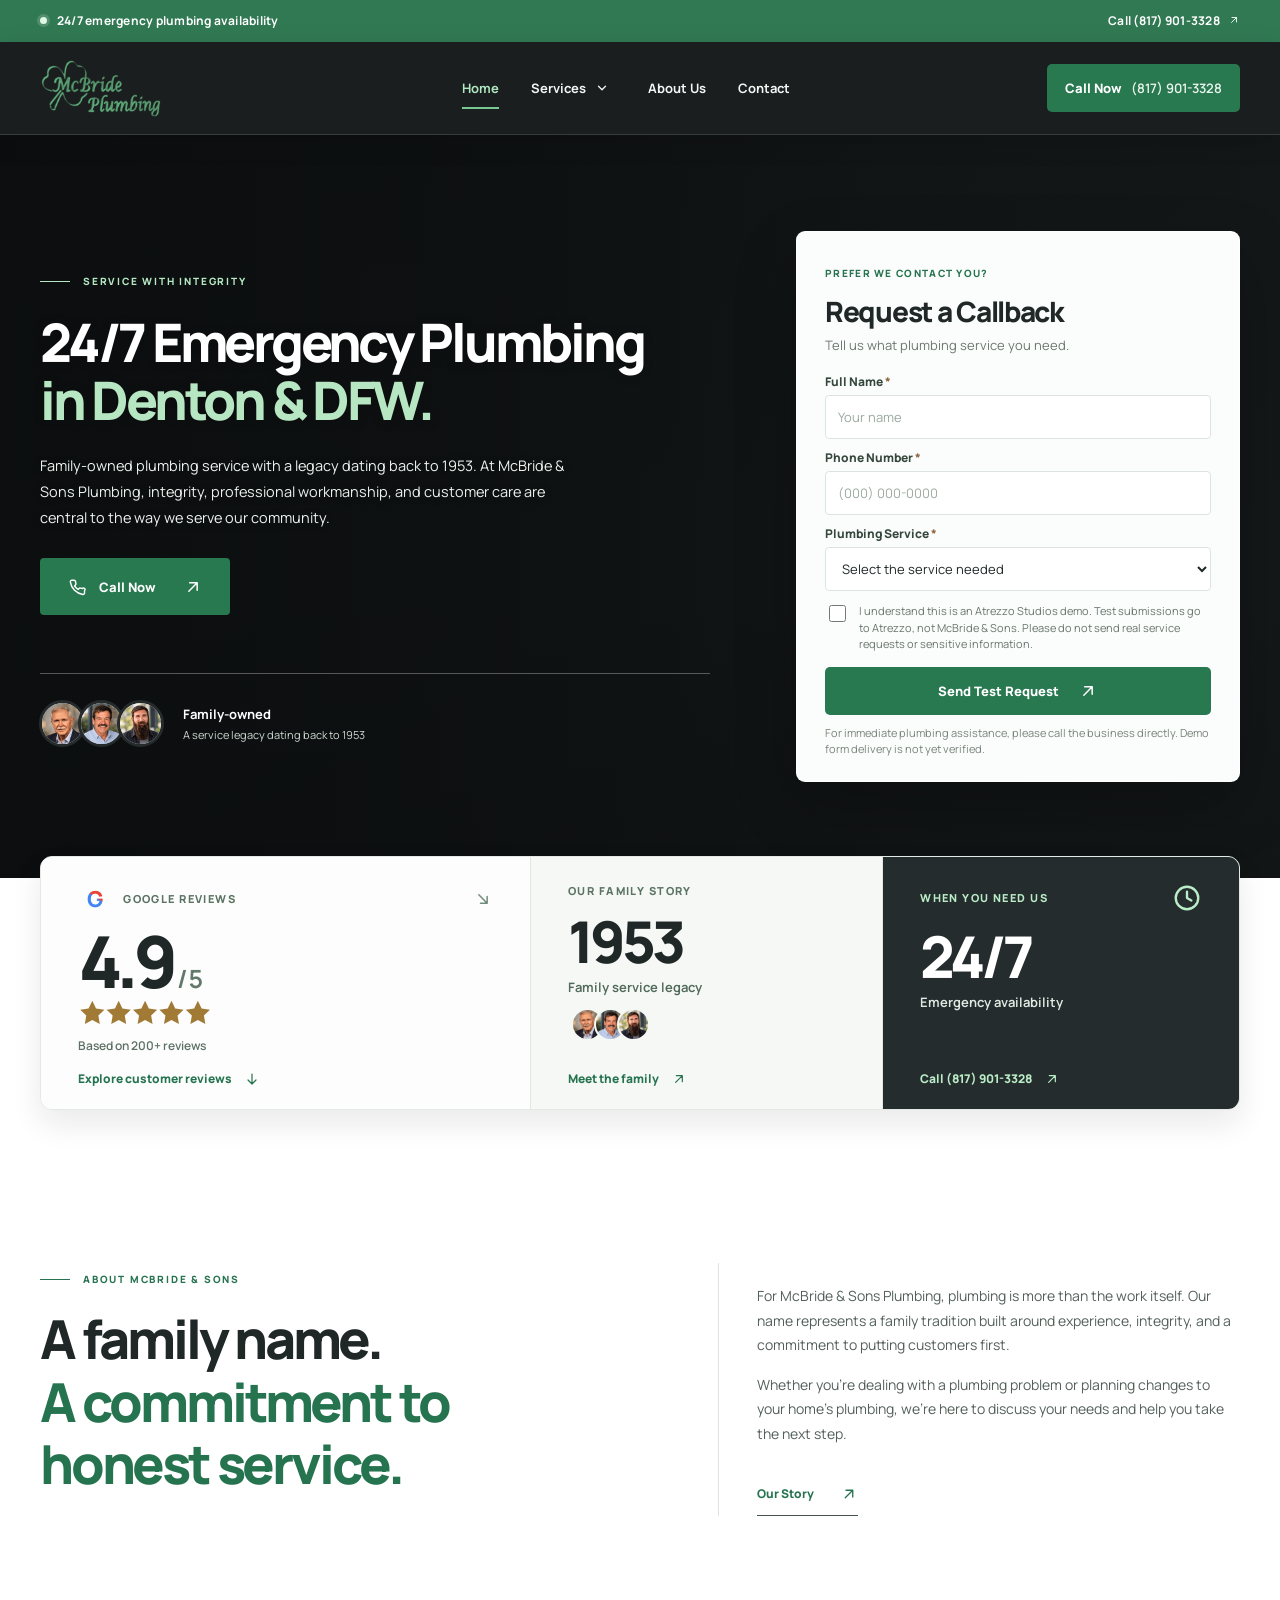
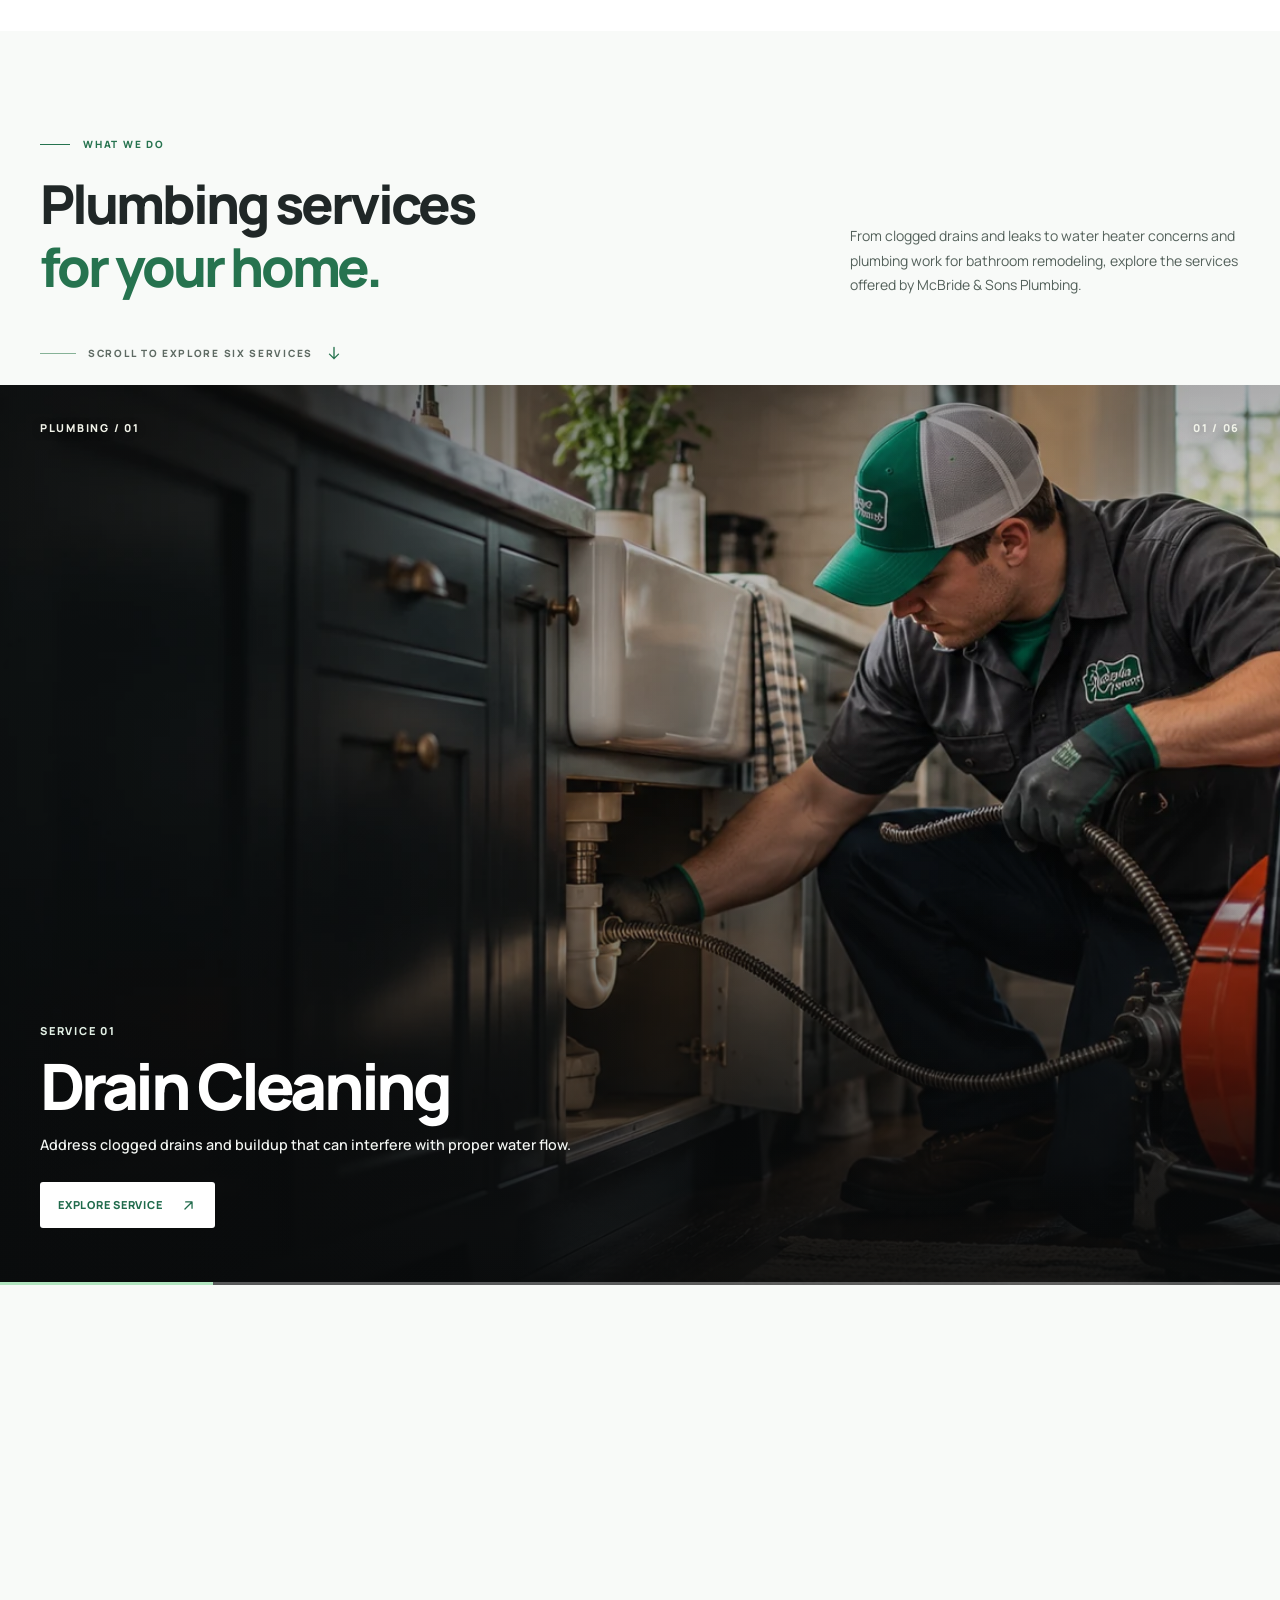
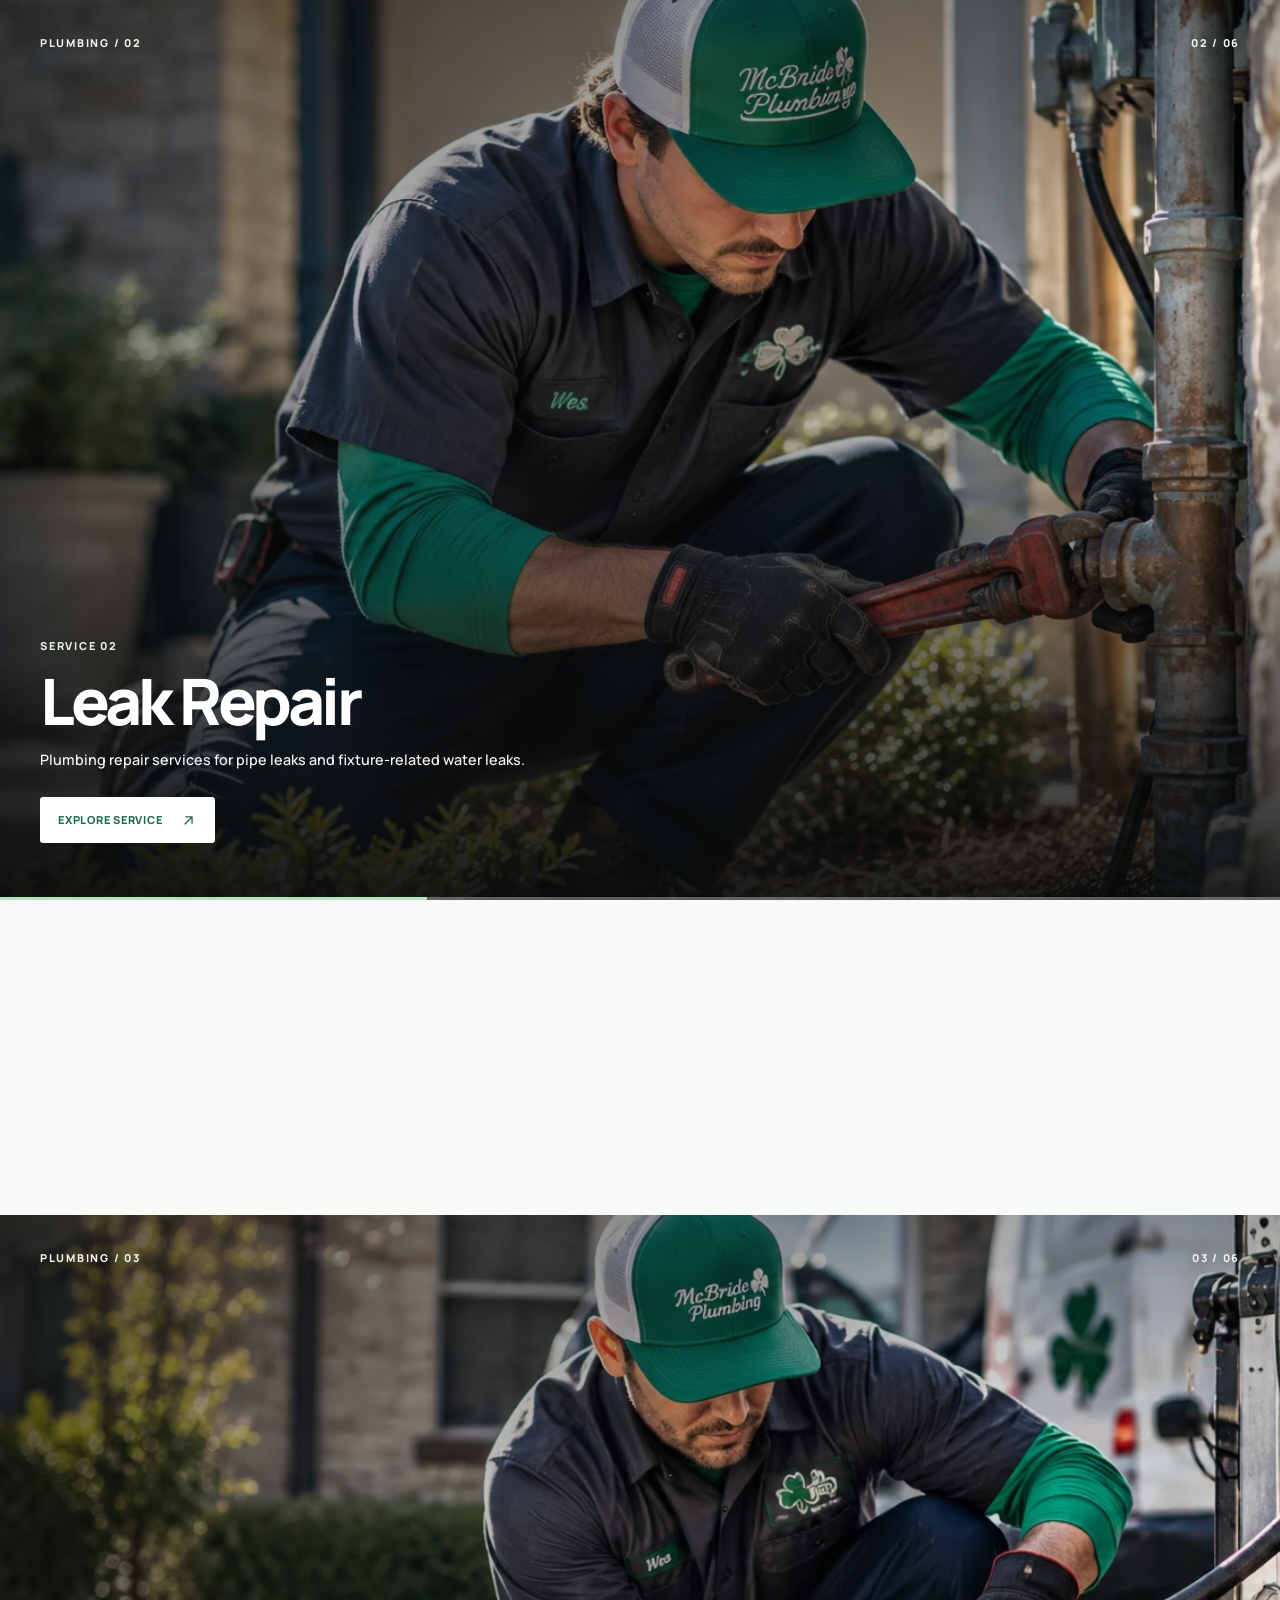
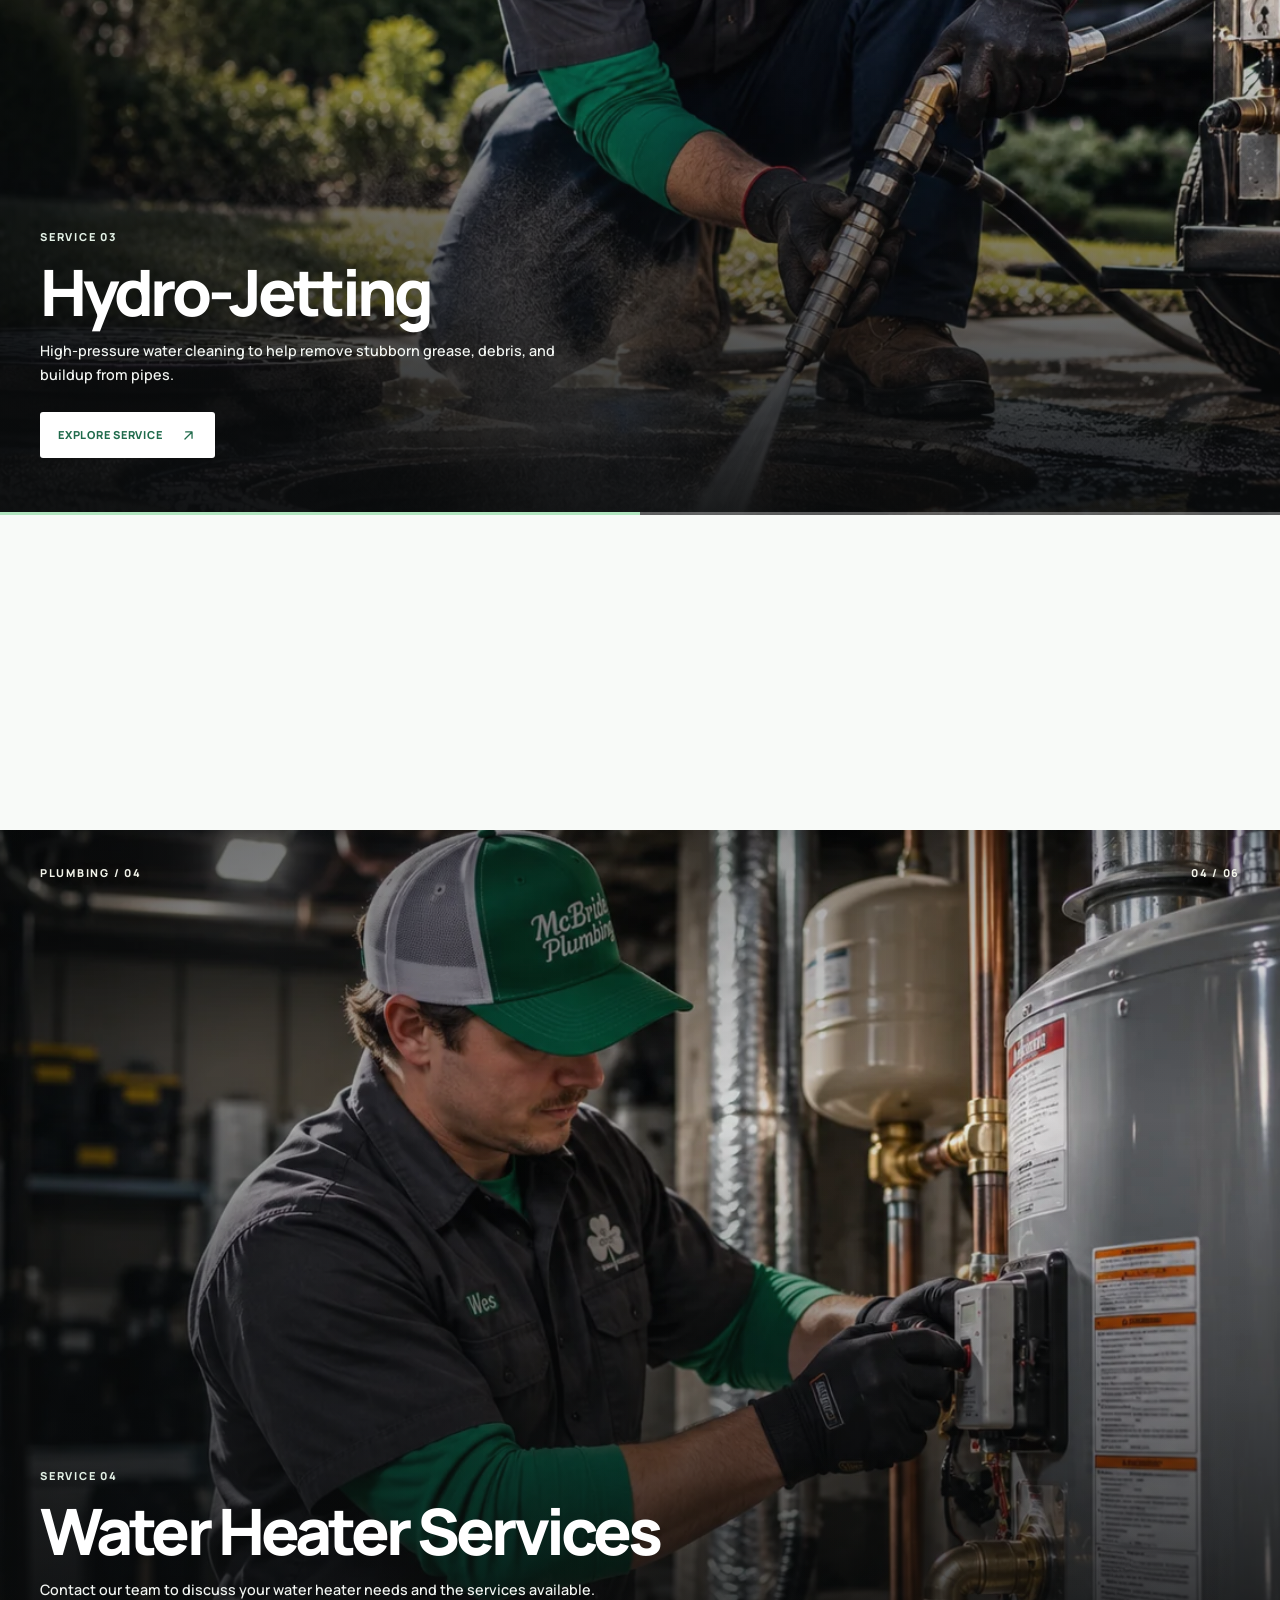
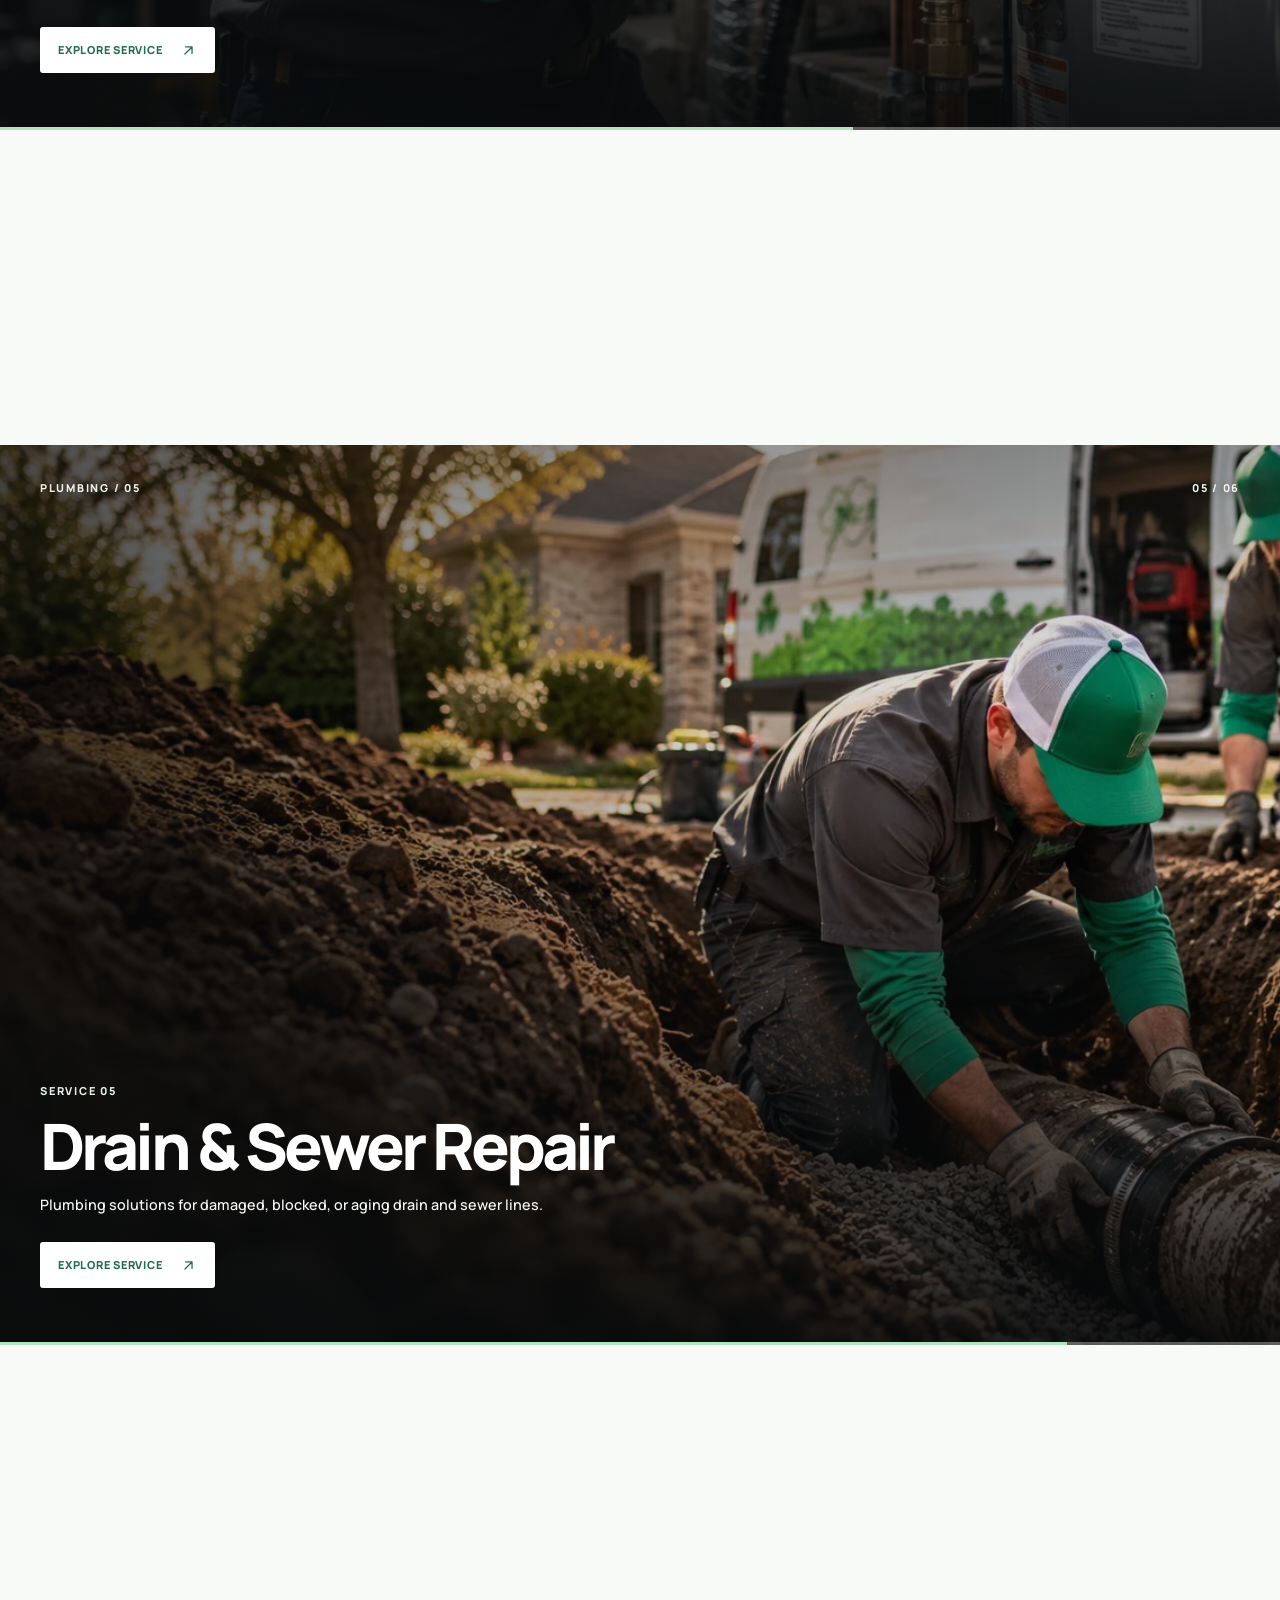
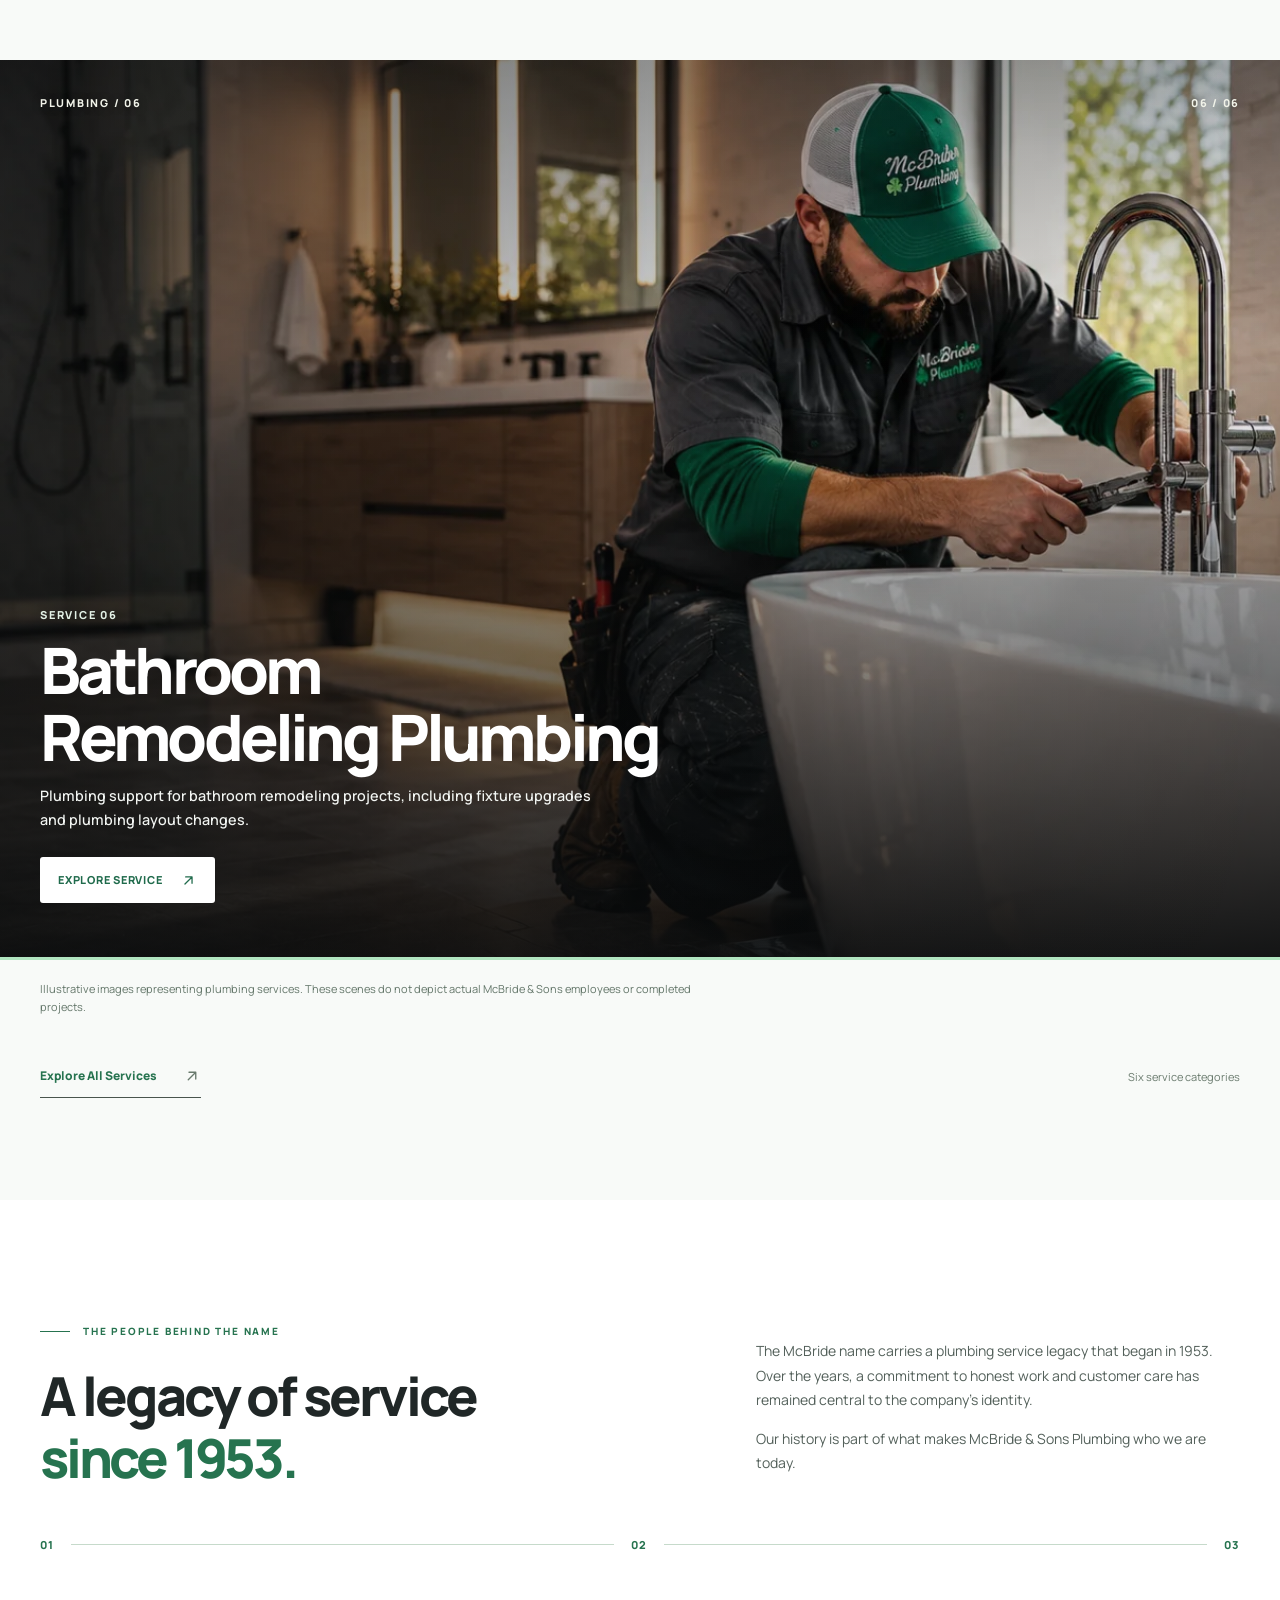
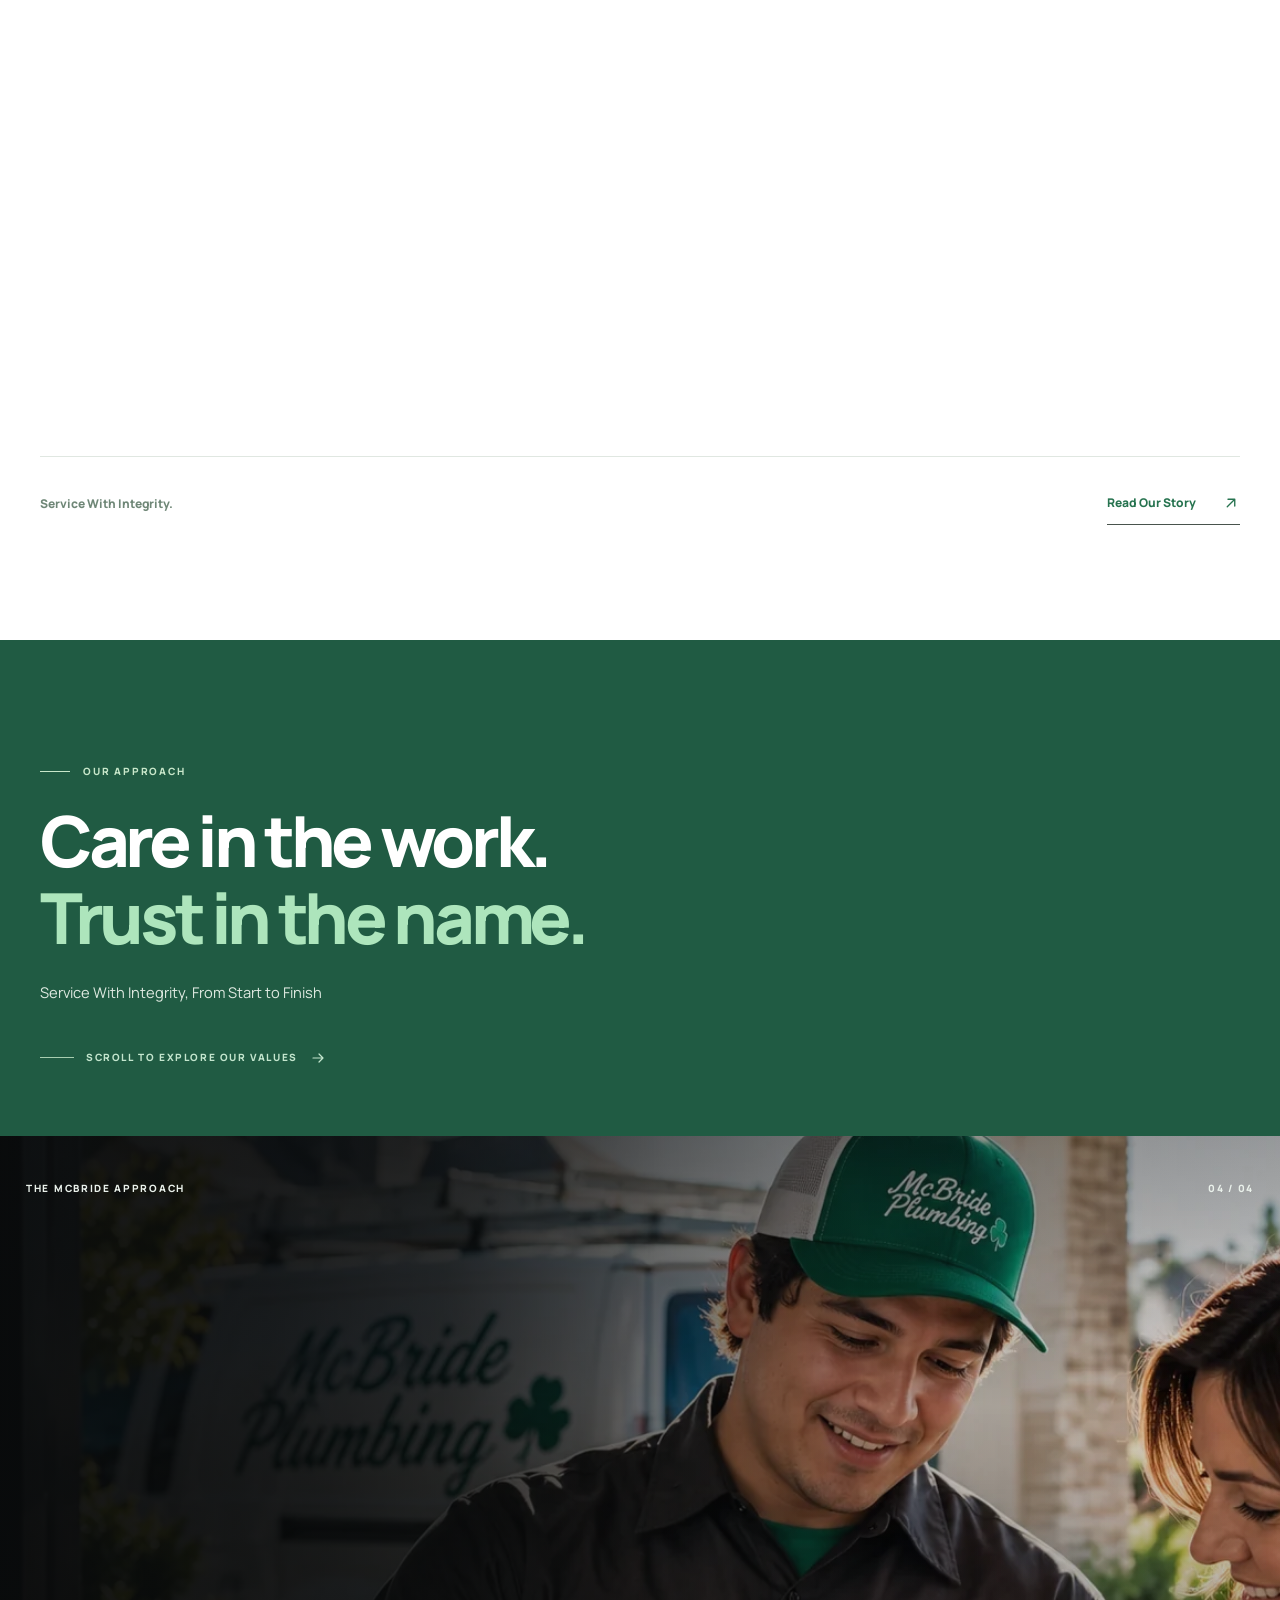
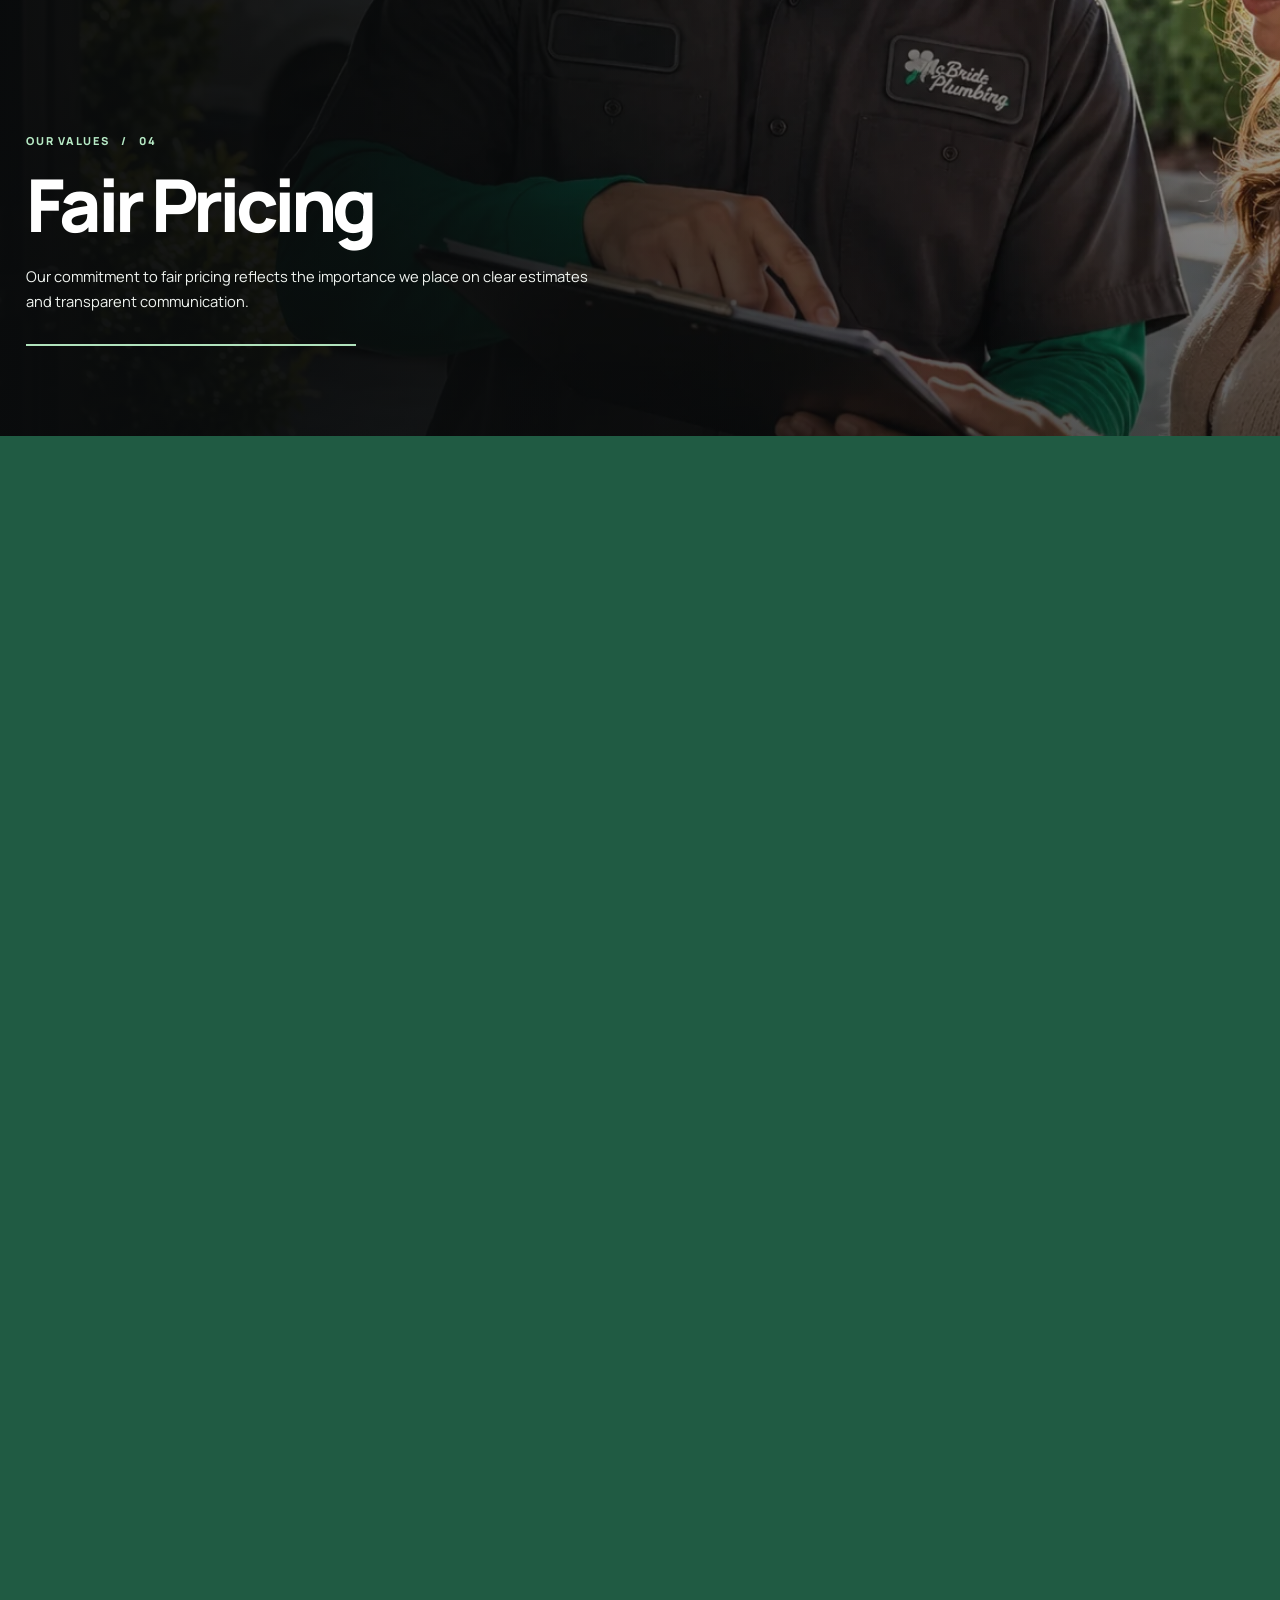
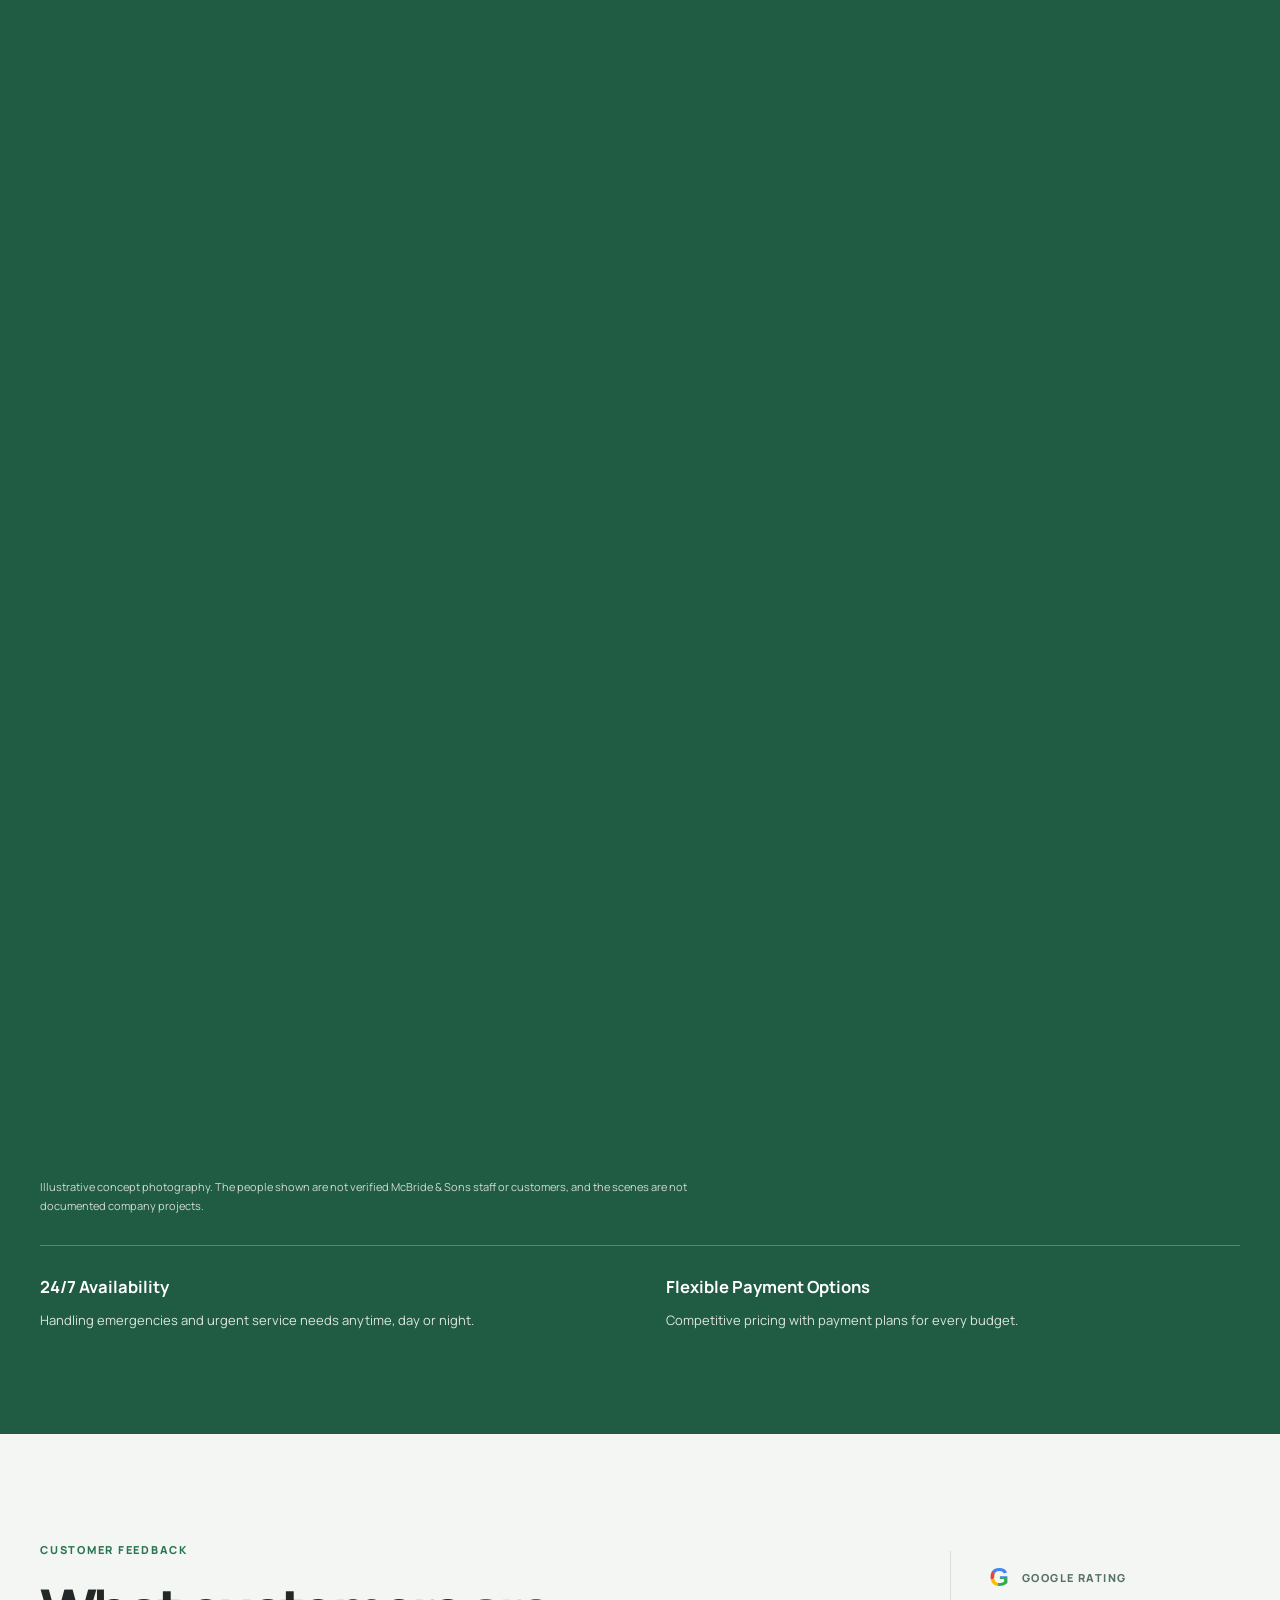
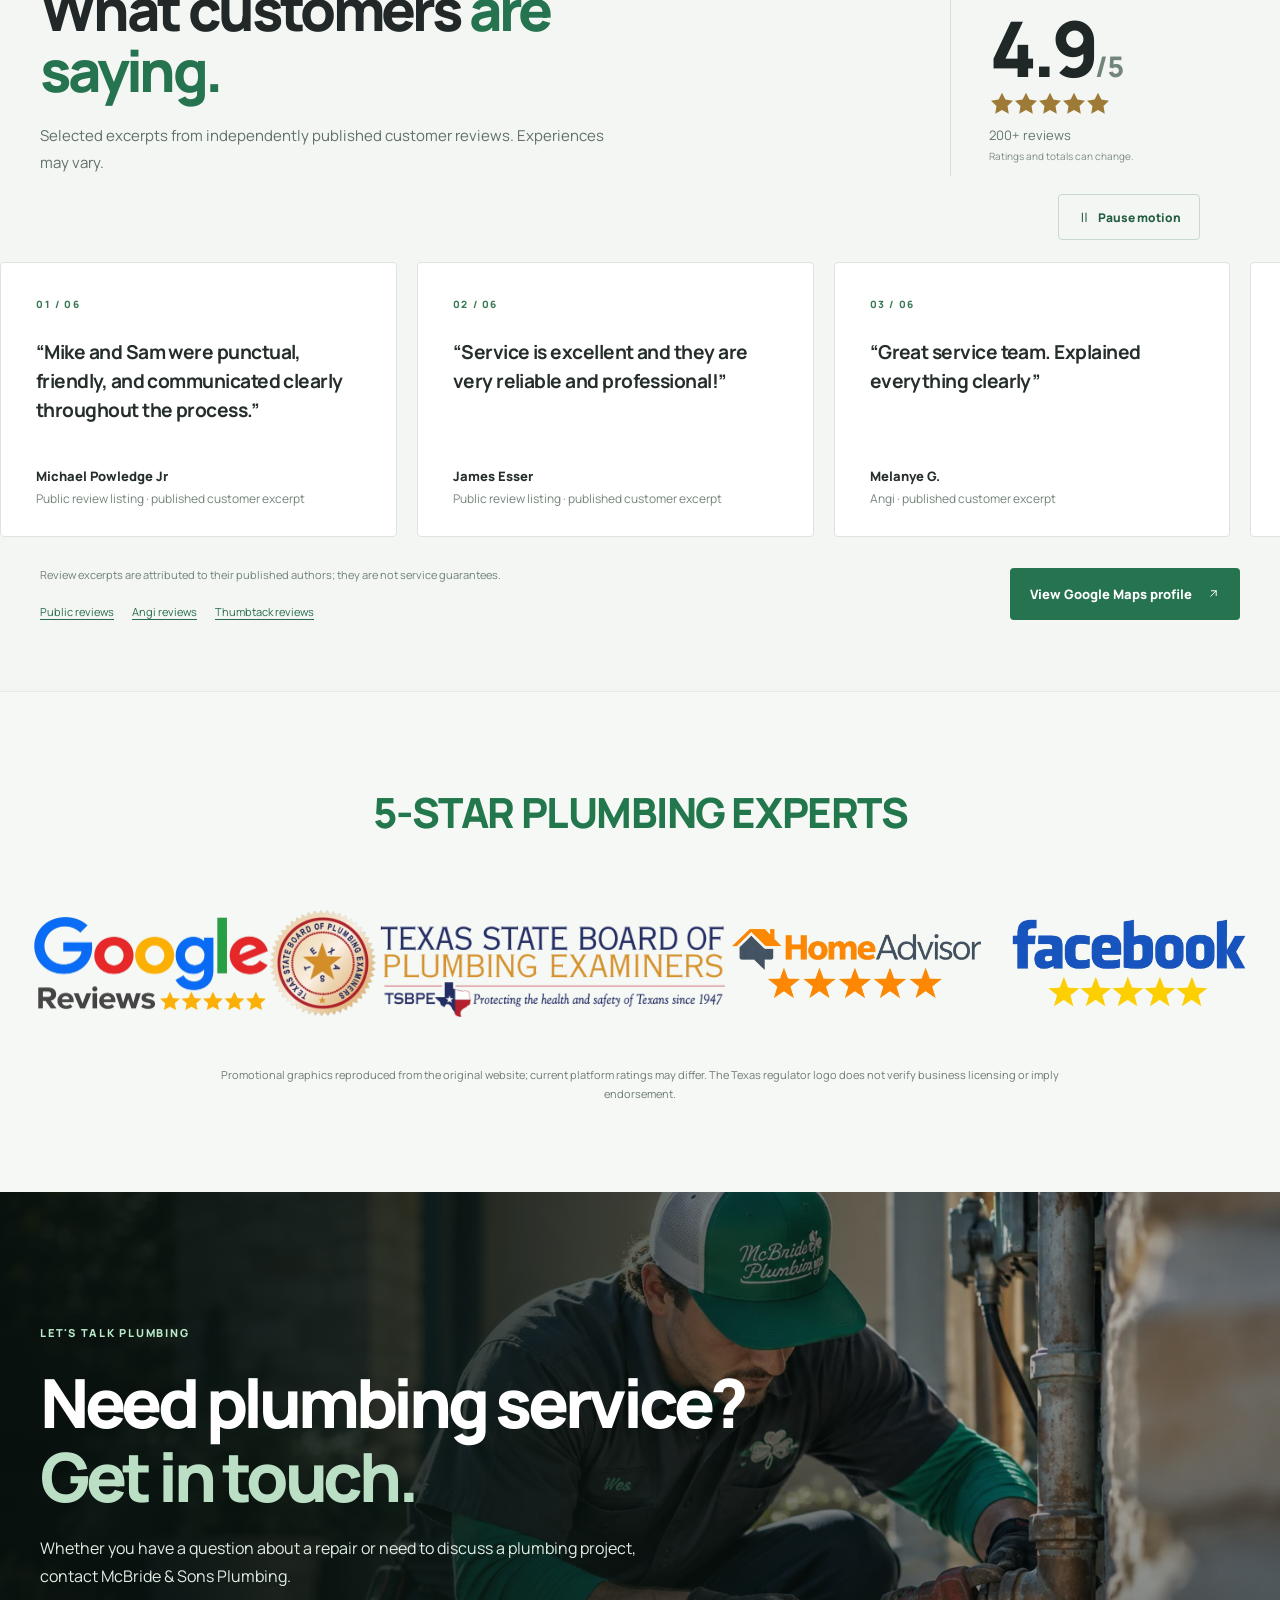
==== commit f99a378e: "Unify emergency ribbon and fixed mobile callbar sitewide to Home design" ====
--- a/index.html
+++ b/index.html
@@ -11,7 +11,7 @@
   <link rel="preconnect" href="https://fonts.gstatic.com" crossorigin>
   <link href="https://fonts.googleapis.com/css2?family=Manrope:wght@400;500;600;700;800&display=swap" rel="stylesheet">
   <link rel="stylesheet" href="./assets/css/home.css?v=20261026-reviews-v1">
-  <script src="./assets/js/main.js?v=20261028-cinema-gap-fix-1" defer></script>
+  <script src="./assets/js/main.js?v=20261109-svg-close-v2" defer></script>
 <link rel="preconnect" href="https://images.pexels.com">
   <!-- Critical responsive CTA visibility: the form is already visible in desktop hero. -->
   <style>
@@ -56,11 +56,12 @@
 <script type="application/ld+json">{"@context": "https://schema.org", "@graph": [{"@type": "WebSite", "@id": "https://atrezzostudiosv-spec.github.io/mcbride-sons-plumbing/#website", "url": "https://atrezzostudiosv-spec.github.io/mcbride-sons-plumbing/", "name": "McBride & Sons Plumbing", "inLanguage": "en-US"}, {"@type": "Plumber", "@id": "https://mcbrideandsonsplumbing.com/#business", "name": "McBride & Sons Plumbing", "url": "https://mcbrideandsonsplumbing.com/", "telephone": "+18179013328", "email": "owner@mcbrideandsonsplumbing.com", "logo": "https://atrezzostudiosv-spec.github.io/mcbride-sons-plumbing/assets/images/mcbride-logo.webp", "image": "https://atrezzostudiosv-spec.github.io/mcbride-sons-plumbing/assets/images/social/mcbride-social-card.jpg", "description": "Family-owned plumbing serving Denton and the DFW area, with a family service legacy dating back to 1953.", "areaServed": ["Denton, Texas", "Dallas–Fort Worth, Texas"]}, {"@type": "WebPage", "@id": "https://atrezzostudiosv-spec.github.io/mcbride-sons-plumbing/#webpage", "url": "https://atrezzostudiosv-spec.github.io/mcbride-sons-plumbing/", "name": "24/7 Plumber in Denton & DFW | McBride & Sons Plumbing", "description": "Family-owned plumbing serving Denton and DFW. Explore drain cleaning, leak repair, hydro-jetting and more. Call (817) 901-3328 for 24/7 availability.", "inLanguage": "en-US", "isPartOf": {"@id": "https://atrezzostudiosv-spec.github.io/mcbride-sons-plumbing/#website"}, "about": {"@id": "https://mcbrideandsonsplumbing.com/#business"}, "primaryImageOfPage": {"@type": "ImageObject", "url": "https://atrezzostudiosv-spec.github.io/mcbride-sons-plumbing/assets/images/social/mcbride-social-card.jpg", "width": 1200, "height": 630}}]}</script>
 <!-- END GENERATED SEO -->
 <link rel="stylesheet" href="./assets/css/interface-icons.css?v=20261109-vector-ui-1">
+<link rel="stylesheet" href="./assets/css/site-chrome.css?v=20261109-home-chrome-v1">
 </head>
 <body>
   <a class="skip-link" href="#main">Skip to content</a>
   <div class="site-announcement" role="note"><div class="wrap announcement-inner"><span><span class="announcement-dot" aria-hidden="true"></span> 24/7 emergency plumbing availability</span><a href="tel:+18179013328" aria-label="Call McBride and Sons at 817 901 3328">Call (817) 901-3328 <span aria-hidden="true"><svg class="mc-ui-icon" viewBox="0 0 24 24" aria-hidden="true" focusable="false"><path d="M7 17 17 7M8 7h9v9"/></svg></span></a></div></div>
-  <header class="site-header at-site-nav" id="site-header"><div class="wrap nav-inner"><a class="brand" href="./index.html" aria-label="McBride &amp; Sons Plumbing — Home"><img src="./assets/images/mcbride-logo.webp" width="1396" height="673" alt="McBride Plumbing"></a><nav class="desktop-nav" aria-label="Main navigation"><a href="./index.html" aria-current="page">Home</a><div class="at-services-menu" data-services-menu ><a class="at-services-parent" href="./services/index.html">Services</a><button class="at-services-toggle" type="button" aria-label="Open services submenu" aria-expanded="false" aria-controls="at-services-panel"><svg viewBox="0 0 24 24" aria-hidden="true"><path d="m6 9 6 6 6-6"/></svg></button><div class="at-services-panel" id="at-services-panel"><span class="at-panel-label">Explore our plumbing services</span><a class="at-all-services" href="./services/index.html">View All Services <svg class="mc-ui-icon" viewBox="0 0 24 24" aria-hidden="true" focusable="false"><path d="M7 17 17 7M8 7h9v9"/></svg></a><a href="./services/drain-cleaning/index.html">Drain Cleaning</a><a href="./services/leak-repair/index.html">Leak Repair</a><a href="./services/hydro-jetting/index.html">Hydro-Jetting</a><a href="./services/water-heaters/index.html">Water Heater Services</a><a href="./services/drain-sewer-repair/index.html">Drain &amp; Sewer Repair</a><a href="./services/bathroom-remodeling/index.html">Bathroom Remodeling Plumbing</a></div></div><a href="./about-us/index.html">About Us</a><a href="./contact-us/index.html">Contact</a></nav><a class="nav-call" href="tel:+18179013328"><span>Call Now</span><span class="nav-call-number">(817) 901-3328</span></a><button class="mobile-menu-toggle" type="button" aria-controls="mobile-menu" aria-expanded="false" aria-label="Open navigation" data-mobile-toggle="true"><span class="menu-lines" aria-hidden="true"></span></button></div><nav id="mobile-menu" class="mobile-nav hidden" aria-label="Mobile navigation"><a href="./index.html" aria-current="page">Home</a><div class="at-mobile-services"><div class="at-mobile-services-head"><a href="./services/index.html">Services</a><button class="at-mobile-services-toggle" type="button" aria-label="Expand services submenu" aria-expanded="false" aria-controls="at-mobile-services-list">+</button></div><div class="at-mobile-services-list" id="at-mobile-services-list" hidden><a href="./services/drain-cleaning/index.html">Drain Cleaning</a><a href="./services/leak-repair/index.html">Leak Repair</a><a href="./services/hydro-jetting/index.html">Hydro-Jetting</a><a href="./services/water-heaters/index.html">Water Heater Services</a><a href="./services/drain-sewer-repair/index.html">Drain &amp; Sewer Repair</a><a href="./services/bathroom-remodeling/index.html">Bathroom Remodeling Plumbing</a></div></div><a href="./about-us/index.html">About Us</a><a href="./contact-us/index.html">Contact</a><a class="mobile-nav-call" href="tel:+18179013328">Call (817) 901-3328 <svg class="mc-ui-icon" viewBox="0 0 24 24" aria-hidden="true" focusable="false"><path d="M7 17 17 7M8 7h9v9"/></svg></a></nav></header>
+<header class="site-header at-site-nav" id="site-header"><div class="wrap nav-inner"><a class="brand" href="./index.html" aria-label="McBride &amp; Sons Plumbing — Home"><img src="./assets/images/mcbride-logo.webp" width="1396" height="673" alt="McBride Plumbing"></a><nav class="desktop-nav" aria-label="Main navigation"><a href="./index.html" aria-current="page">Home</a><div class="at-services-menu" data-services-menu ><a class="at-services-parent" href="./services/index.html">Services</a><button class="at-services-toggle" type="button" aria-label="Open services submenu" aria-expanded="false" aria-controls="at-services-panel"><svg viewBox="0 0 24 24" aria-hidden="true"><path d="m6 9 6 6 6-6"/></svg></button><div class="at-services-panel" id="at-services-panel"><span class="at-panel-label">Explore our plumbing services</span><a class="at-all-services" href="./services/index.html">View All Services <svg class="mc-ui-icon" viewBox="0 0 24 24" aria-hidden="true" focusable="false"><path d="M7 17 17 7M8 7h9v9"/></svg></a><a href="./services/drain-cleaning/index.html">Drain Cleaning</a><a href="./services/leak-repair/index.html">Leak Repair</a><a href="./services/hydro-jetting/index.html">Hydro-Jetting</a><a href="./services/water-heaters/index.html">Water Heater Services</a><a href="./services/drain-sewer-repair/index.html">Drain &amp; Sewer Repair</a><a href="./services/bathroom-remodeling/index.html">Bathroom Remodeling Plumbing</a></div></div><a href="./about-us/index.html">About Us</a><a href="./contact-us/index.html">Contact</a></nav><a class="nav-call" href="tel:+18179013328"><span>Call Now</span><span class="nav-call-number">(817) 901-3328</span></a><button class="mobile-menu-toggle" type="button" aria-controls="mobile-menu" aria-expanded="false" aria-label="Open navigation" data-mobile-toggle="true"><span class="menu-lines" aria-hidden="true"></span></button></div><nav id="mobile-menu" class="mobile-nav hidden" aria-label="Mobile navigation"><a href="./index.html" aria-current="page">Home</a><div class="at-mobile-services"><div class="at-mobile-services-head"><a href="./services/index.html">Services</a><button class="at-mobile-services-toggle" type="button" aria-label="Expand services submenu" aria-expanded="false" aria-controls="at-mobile-services-list">+</button></div><div class="at-mobile-services-list" id="at-mobile-services-list" hidden><a href="./services/drain-cleaning/index.html">Drain Cleaning</a><a href="./services/leak-repair/index.html">Leak Repair</a><a href="./services/hydro-jetting/index.html">Hydro-Jetting</a><a href="./services/water-heaters/index.html">Water Heater Services</a><a href="./services/drain-sewer-repair/index.html">Drain &amp; Sewer Repair</a><a href="./services/bathroom-remodeling/index.html">Bathroom Remodeling Plumbing</a></div></div><a href="./about-us/index.html">About Us</a><a href="./contact-us/index.html">Contact</a><a class="mobile-nav-call" href="tel:+18179013328">Call (817) 901-3328 <svg class="mc-ui-icon" viewBox="0 0 24 24" aria-hidden="true" focusable="false"><path d="M7 17 17 7M8 7h9v9"/></svg></a></nav></header>
   <main id="main">
     <section class="hero" aria-labelledby="hero-title">
       <!-- Licensed illustrative plumbing footage: Stepan SK / Pexels, video #7584858.
@@ -335,6 +336,6 @@
     <p class="mc-footer-demo" data-atrezzo-demo-notice>Atrezzo Studios design demonstration · Not the official McBride &amp; Sons Plumbing website. Demo form submissions go to Atrezzo, not to the business.</p>
   </div>
 </footer>
-  <div class="mobile-callbar"><div><span>24/7 EMERGENCY LINE</span><strong>(817) 901-3328</strong></div><a href="tel:+18179013328"><svg viewBox="0 0 24 24" aria-hidden="true"><path d="M22 16.92v3a2 2 0 0 1-2.18 2A19.8 19.8 0 0 1 3.09 5.18 2 2 0 0 1 5.08 3h3a2 2 0 0 1 2 1.72l.46 2.81a2 2 0 0 1-.57 1.72l-1.3 1.3a16 16 0 0 0 4.78 4.78l1.3-1.3a2 2 0 0 1 1.72-.57l2.81.46A2 2 0 0 1 22 16.92z"/></svg> CALL NOW</a></div>
+<div class="mobile-callbar"><div><span>24/7 EMERGENCY LINE</span><strong>(817) 901-3328</strong></div><a href="tel:+18179013328"><svg viewBox="0 0 24 24" aria-hidden="true"><path d="M22 16.92v3a2 2 0 0 1-2.18 2A19.8 19.8 0 0 1 3.09 5.18 2 2 0 0 1 5.08 3h3a2 2 0 0 1 2 1.72l.46 2.81a2 2 0 0 1-.57 1.72l-1.3 1.3a16 16 0 0 0 4.78 4.78l1.3-1.3a2 2 0 0 1 1.72-.57l2.81.46A2 2 0 0 1 22 16.92z"/></svg> CALL NOW</a></div>
 <script defer src="./assets/js/site-nav.js?v=20261028-menu-v1"></script><script defer src="./assets/js/service-editorial.js?v=20261109-vector-ui-1"></script></body>
 </html>
--- a/assets/css/site-chrome.css
+++ b/assets/css/site-chrome.css
@@ -0,0 +1,103 @@
+/* ATREZZO / McBride — shared Home-approved chrome for all 10 pages.
+   A single announcement and mobile callbar, not page-specific visual variants. */
+.site-announcement {
+  display:block;
+  background:#307953;
+  color:#fff;
+  font:700 12px/1.4 Manrope,system-ui,sans-serif;
+  letter-spacing:.02em;
+}
+.site-announcement .announcement-inner {
+  width:min(1250px,calc(100% - 80px));
+  margin-inline:auto;
+  min-height:42px;
+  display:flex;
+  align-items:center;
+  justify-content:space-between;
+  gap:15px;
+}
+.site-announcement .announcement-inner>span {
+  display:inline-flex;
+  align-items:center;
+  gap:10px;
+  min-width:0;
+}
+.site-announcement .announcement-dot {
+  display:inline-block;
+  width:7px;
+  height:7px;
+  border-radius:50%;
+  background:#E1F7E6;
+  box-shadow:0 0 0 3px rgba(255,255,255,.16);
+  flex:0 0 7px;
+}
+.site-announcement .announcement-inner>a {
+  color:#fff;
+  white-space:nowrap;
+  font-size:12px;
+  font-weight:700;
+  text-decoration:none;
+}
+.site-announcement .announcement-inner>a span {margin-left:6px}
+.site-announcement a:focus-visible,.mobile-callbar a:focus-visible{
+  outline:3px solid #B5E7C5;outline-offset:3px
+}
+.mobile-callbar{display:none}
+@media(max-width:1023px){
+  .site-announcement .announcement-inner{width:calc(100% - 52px)}
+}
+@media(max-width:640px){
+  body{padding-bottom:calc(80px + env(safe-area-inset-bottom,0px))}
+  .site-announcement{font-size:10px}
+  .site-announcement .announcement-inner{
+    width:calc(100% - 36px);
+    min-height:36px;
+    justify-content:center;
+    text-align:center;
+  }
+  .site-announcement .announcement-inner>a{display:none}
+  .mobile-callbar{
+    display:flex;
+    position:fixed;
+    left:0;right:0;bottom:0;
+    z-index:50;
+    align-items:center;
+    justify-content:space-between;
+    gap:15px;
+    background:#fff;
+    box-shadow:0 -6px 30px rgba(16,44,33,.20);
+    border-top:1px solid #d9e0d8;
+    padding:9px 17px calc(9px + env(safe-area-inset-bottom,0px));
+    font-family:Manrope,system-ui,sans-serif;
+  }
+  .mobile-callbar>div{display:flex;flex-direction:column;gap:4px;min-width:0}
+  .mobile-callbar span{font-weight:800;font-size:9px;color:#518066;letter-spacing:.06em;line-height:1.35}
+  .mobile-callbar strong{font-weight:800;font-size:13px;color:#173f35;line-height:1.35}
+  .mobile-callbar a{
+    display:inline-flex;
+    align-items:center;
+    justify-content:center;
+    flex:none;
+    gap:9px;
+    min-height:49px;
+    padding:11px 20px;
+    background:#173f35;
+    color:#fff;
+    border-radius:4px;
+    font-size:12px;
+    font-weight:800;
+    line-height:1.3;
+    text-decoration:none;
+    white-space:nowrap;
+  }
+  .mobile-callbar a:hover{background:#205742}
+  .mobile-callbar svg{
+    width:15px;height:15px;fill:none;
+    stroke:currentColor;stroke-width:1.8;
+    stroke-linecap:round;stroke-linejoin:round;
+  }
+}
+@media(max-width:375px){
+  .mobile-callbar a{padding-inline:12px}
+  .mobile-callbar strong{font-size:12px}
+}
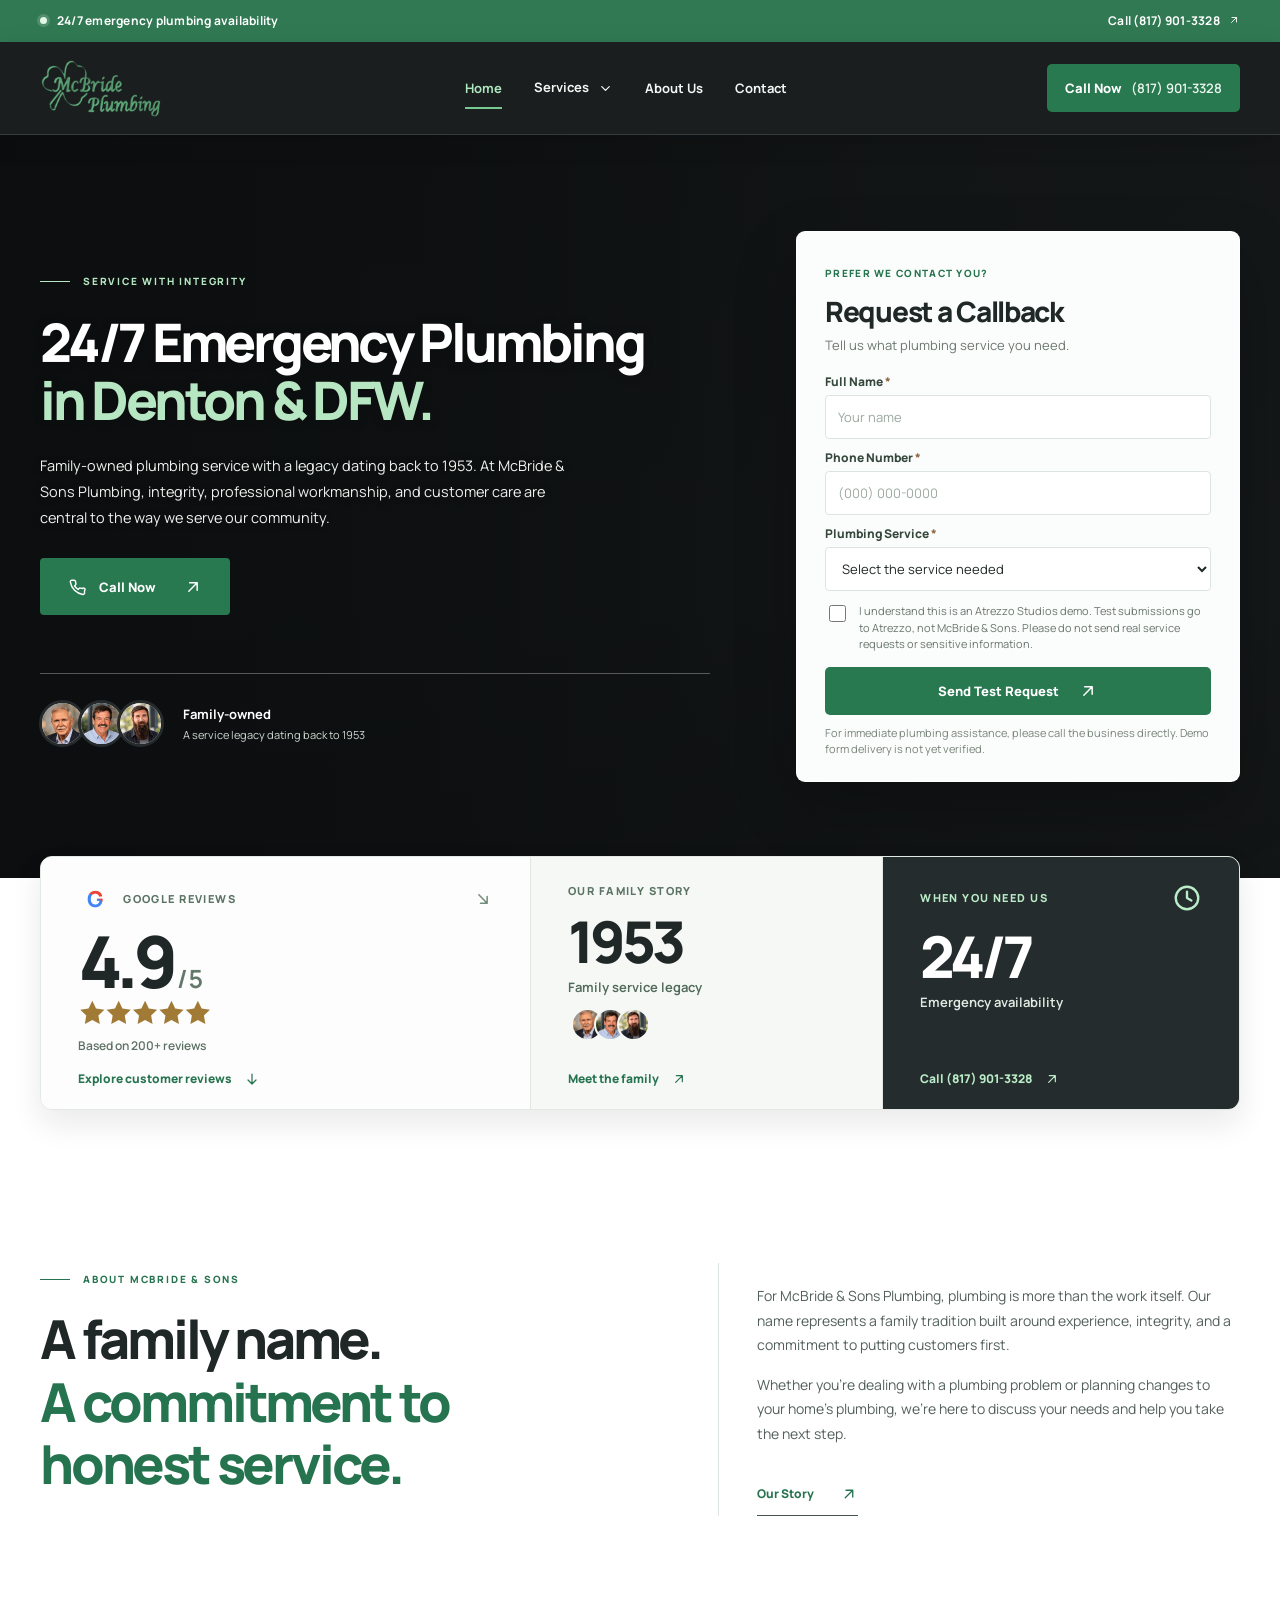
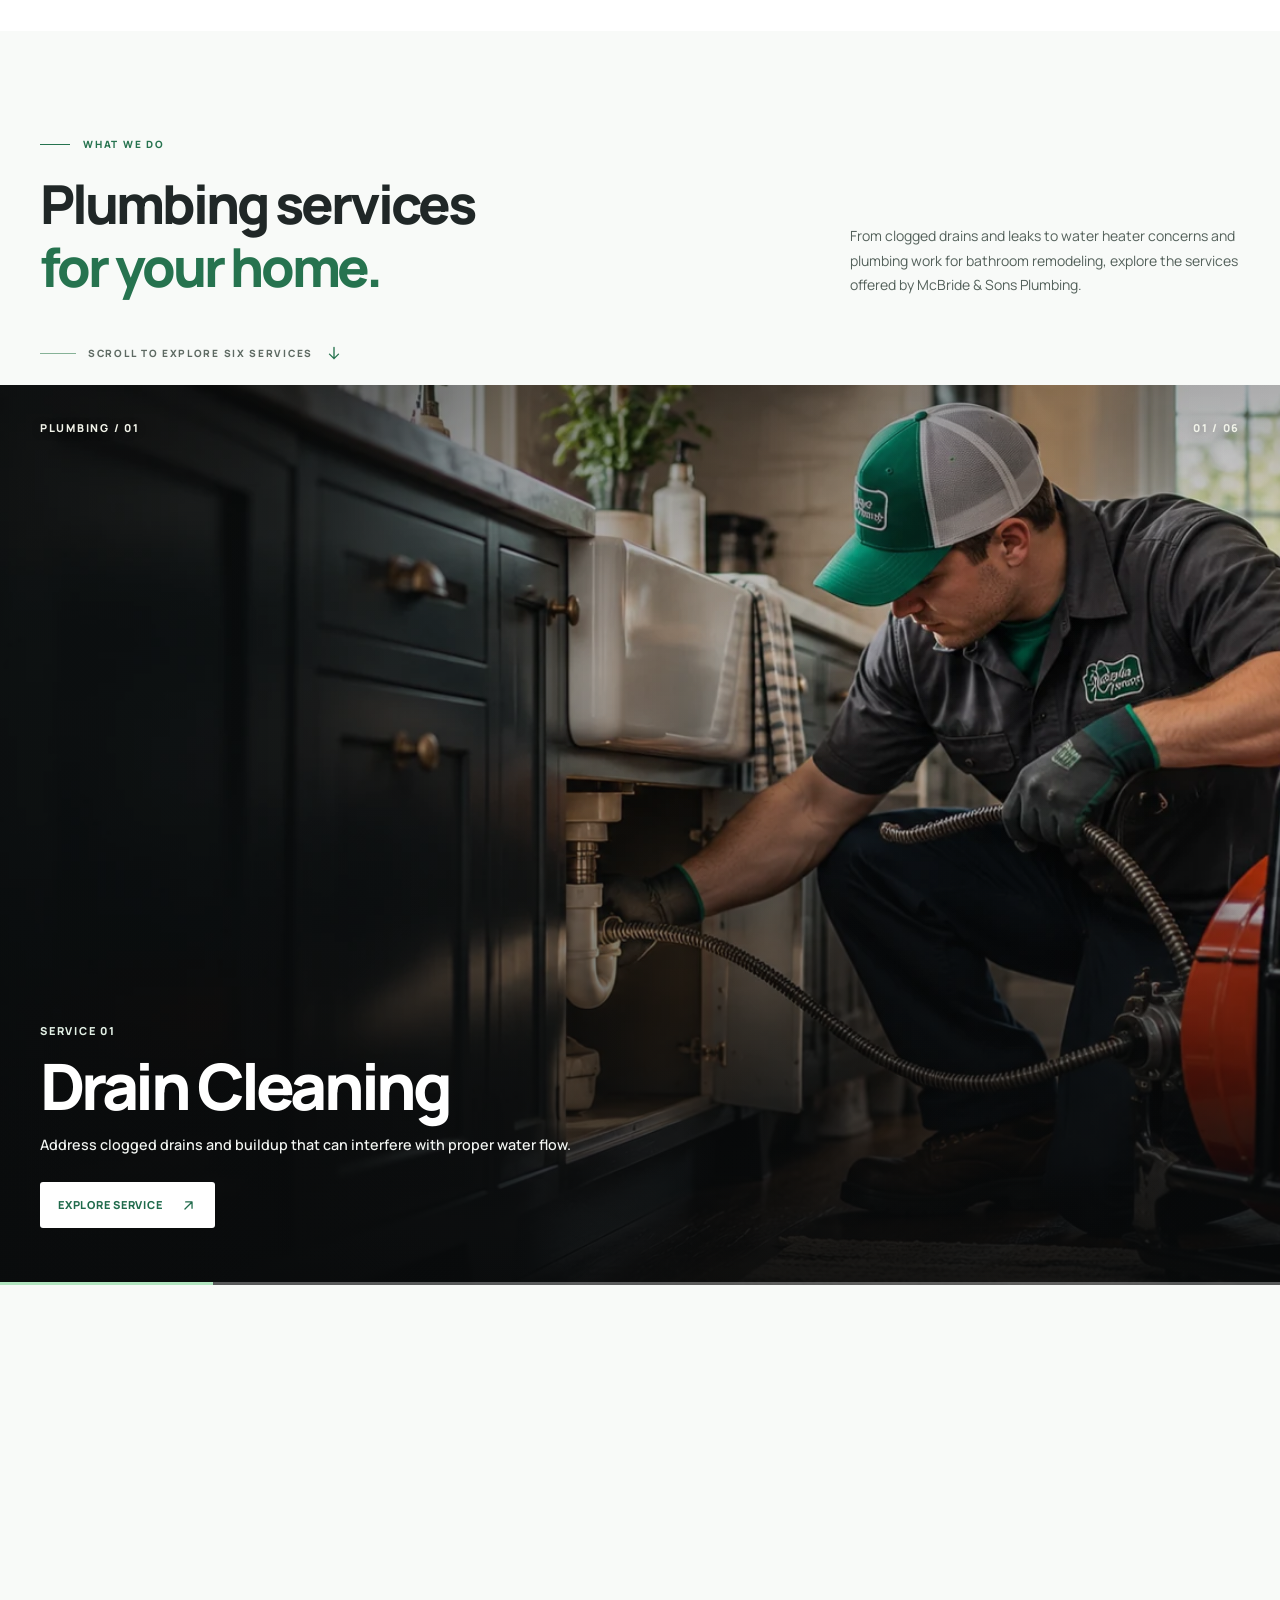
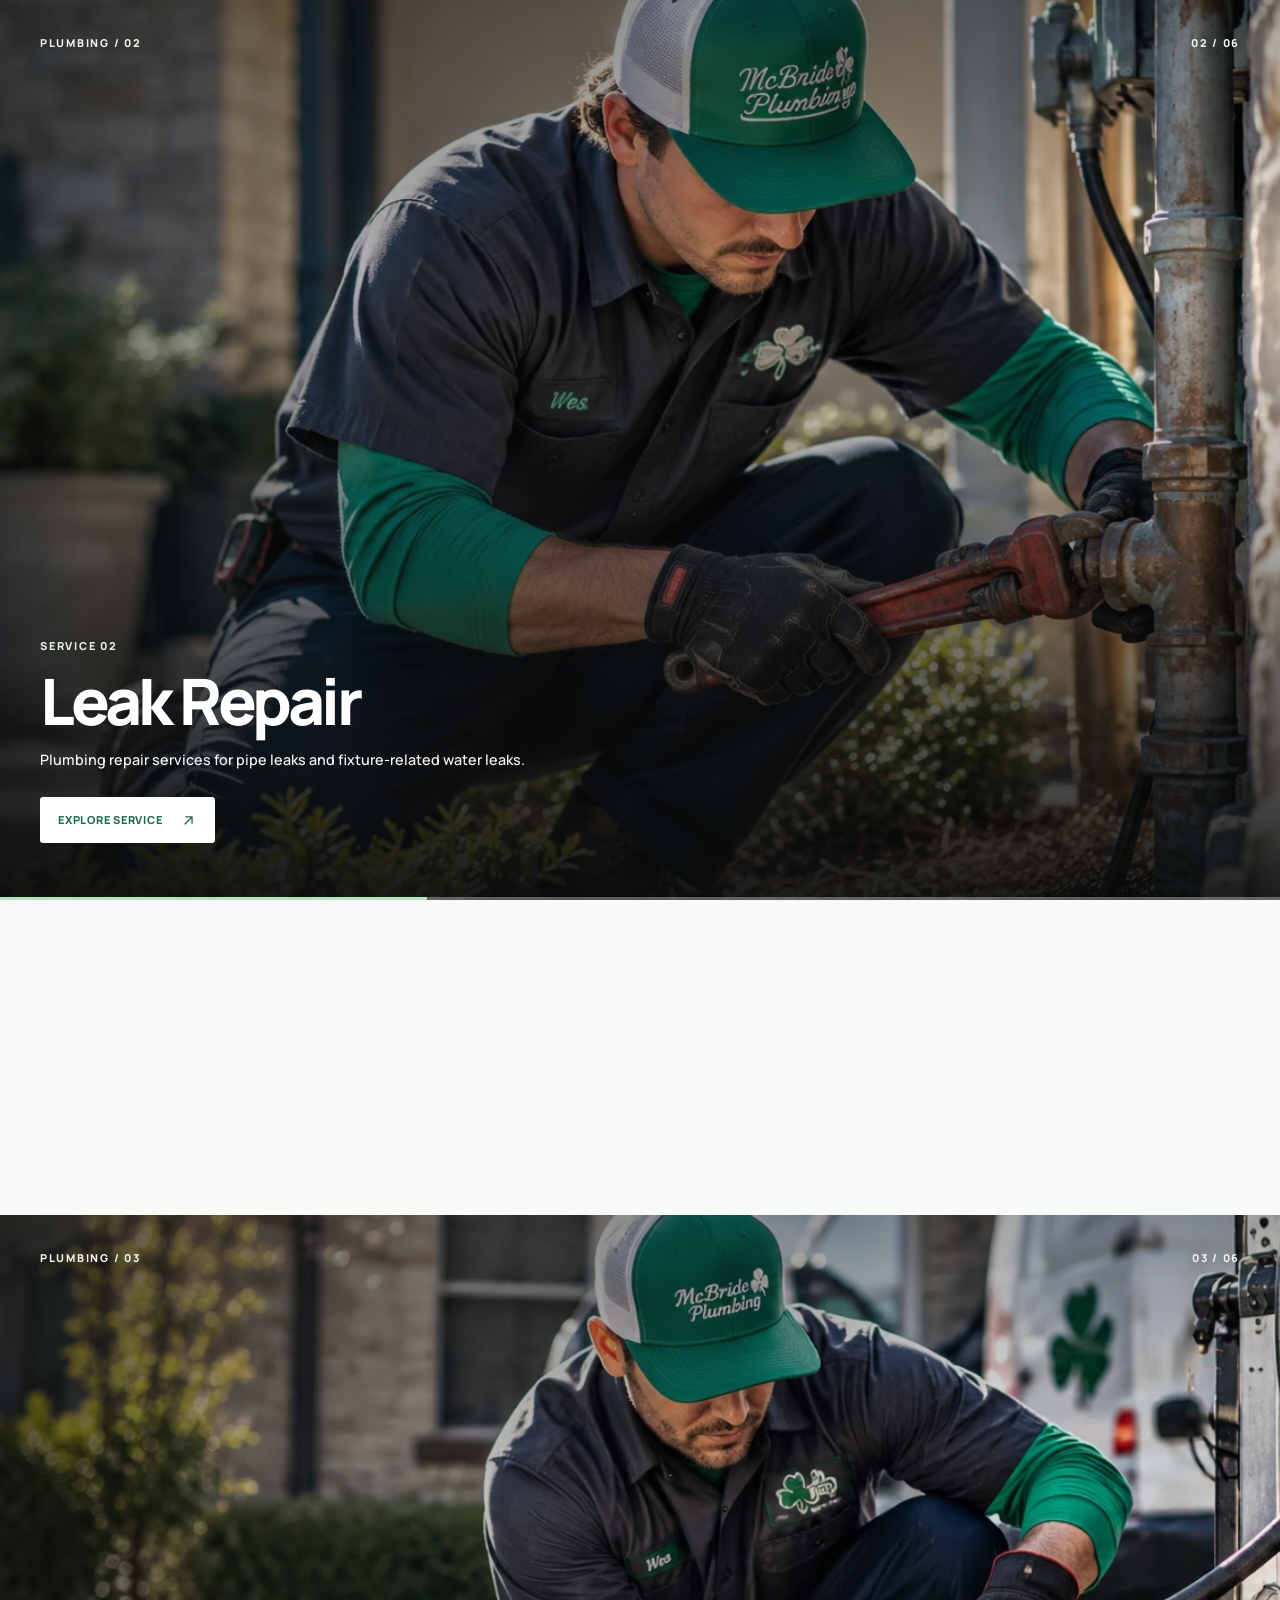
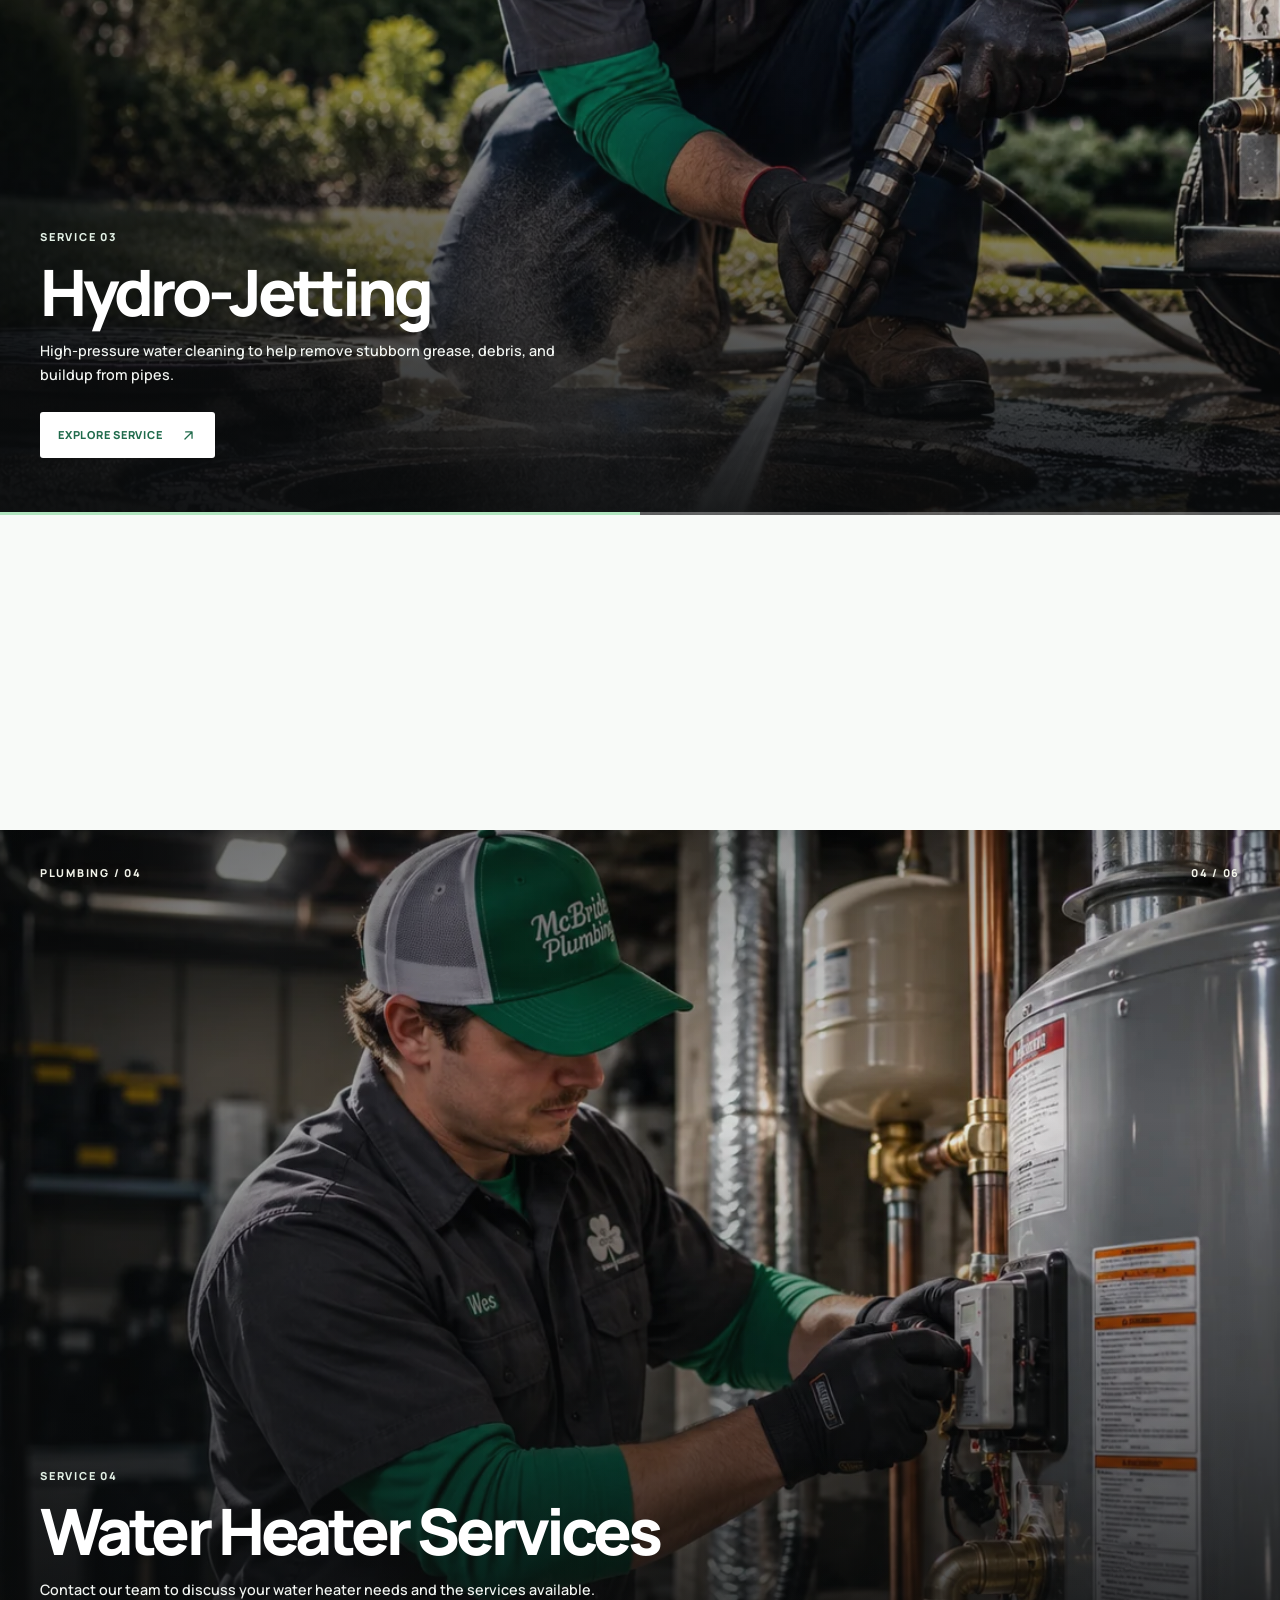
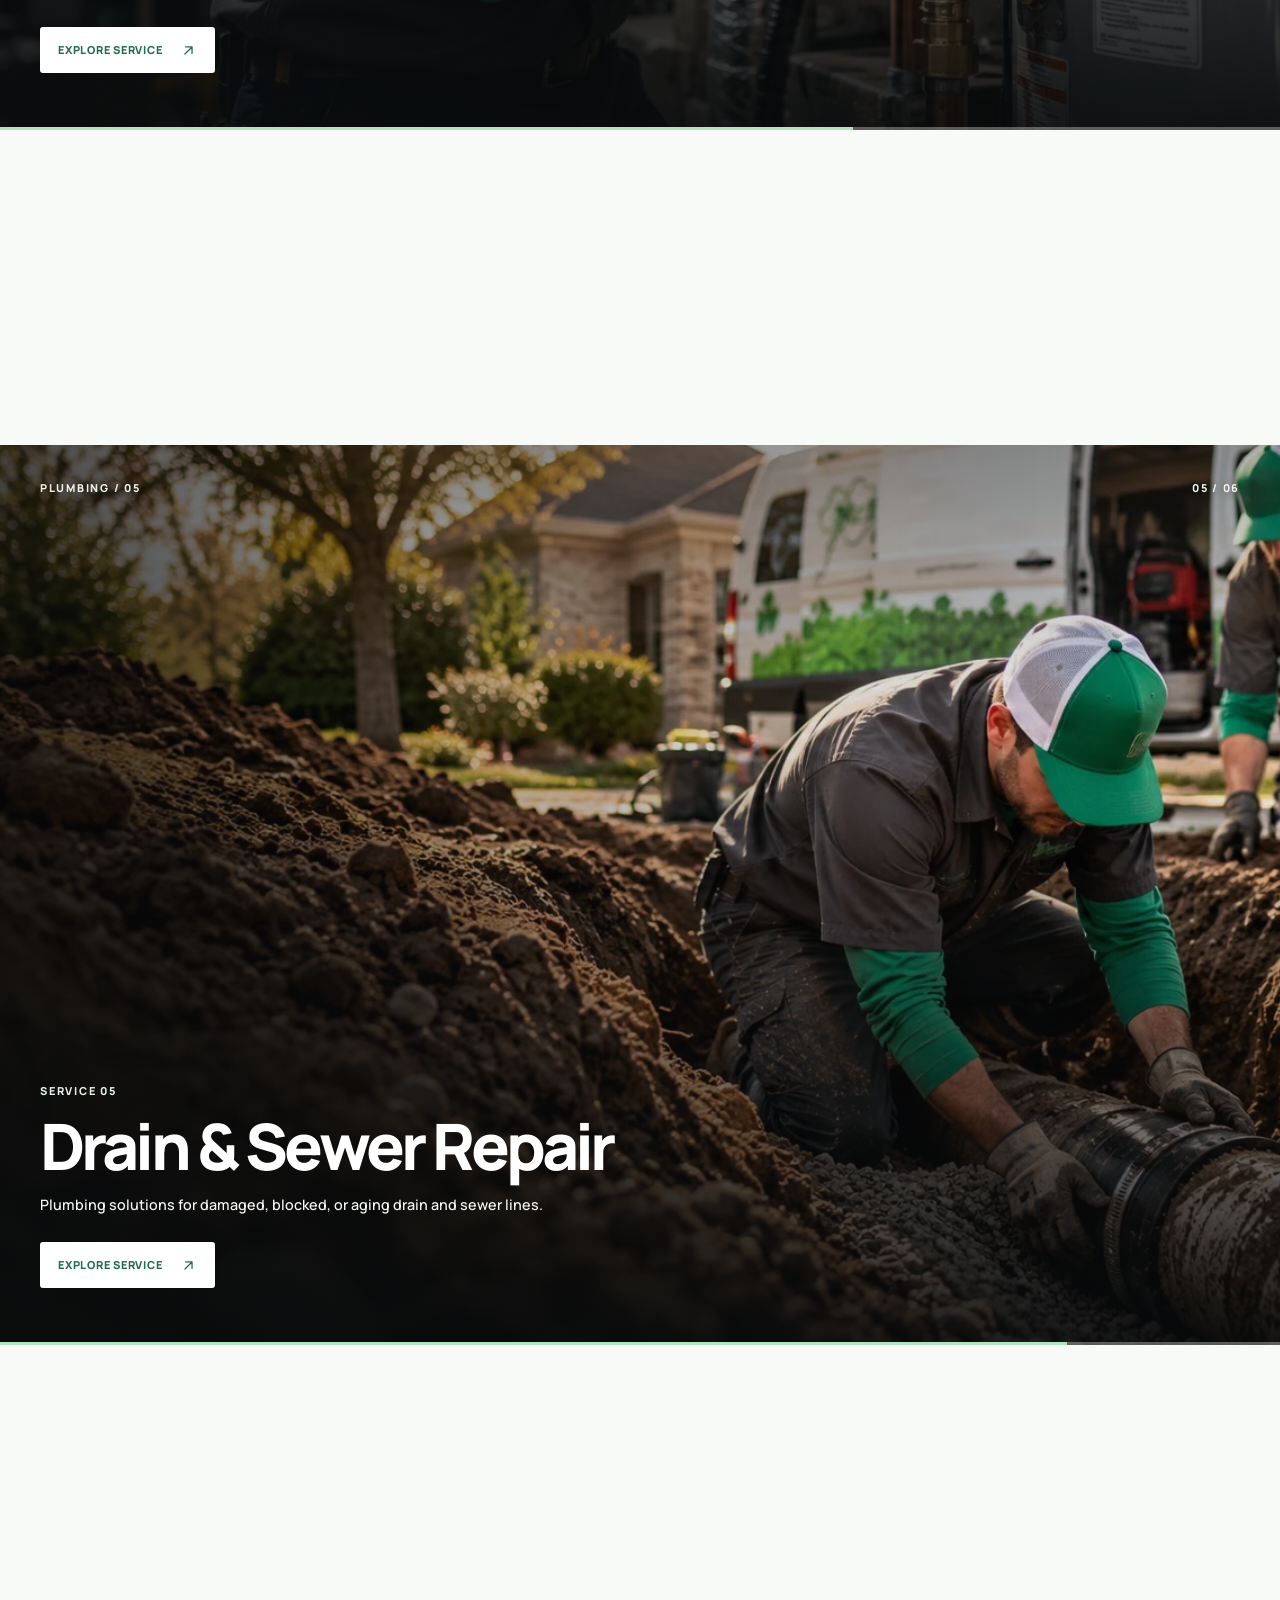
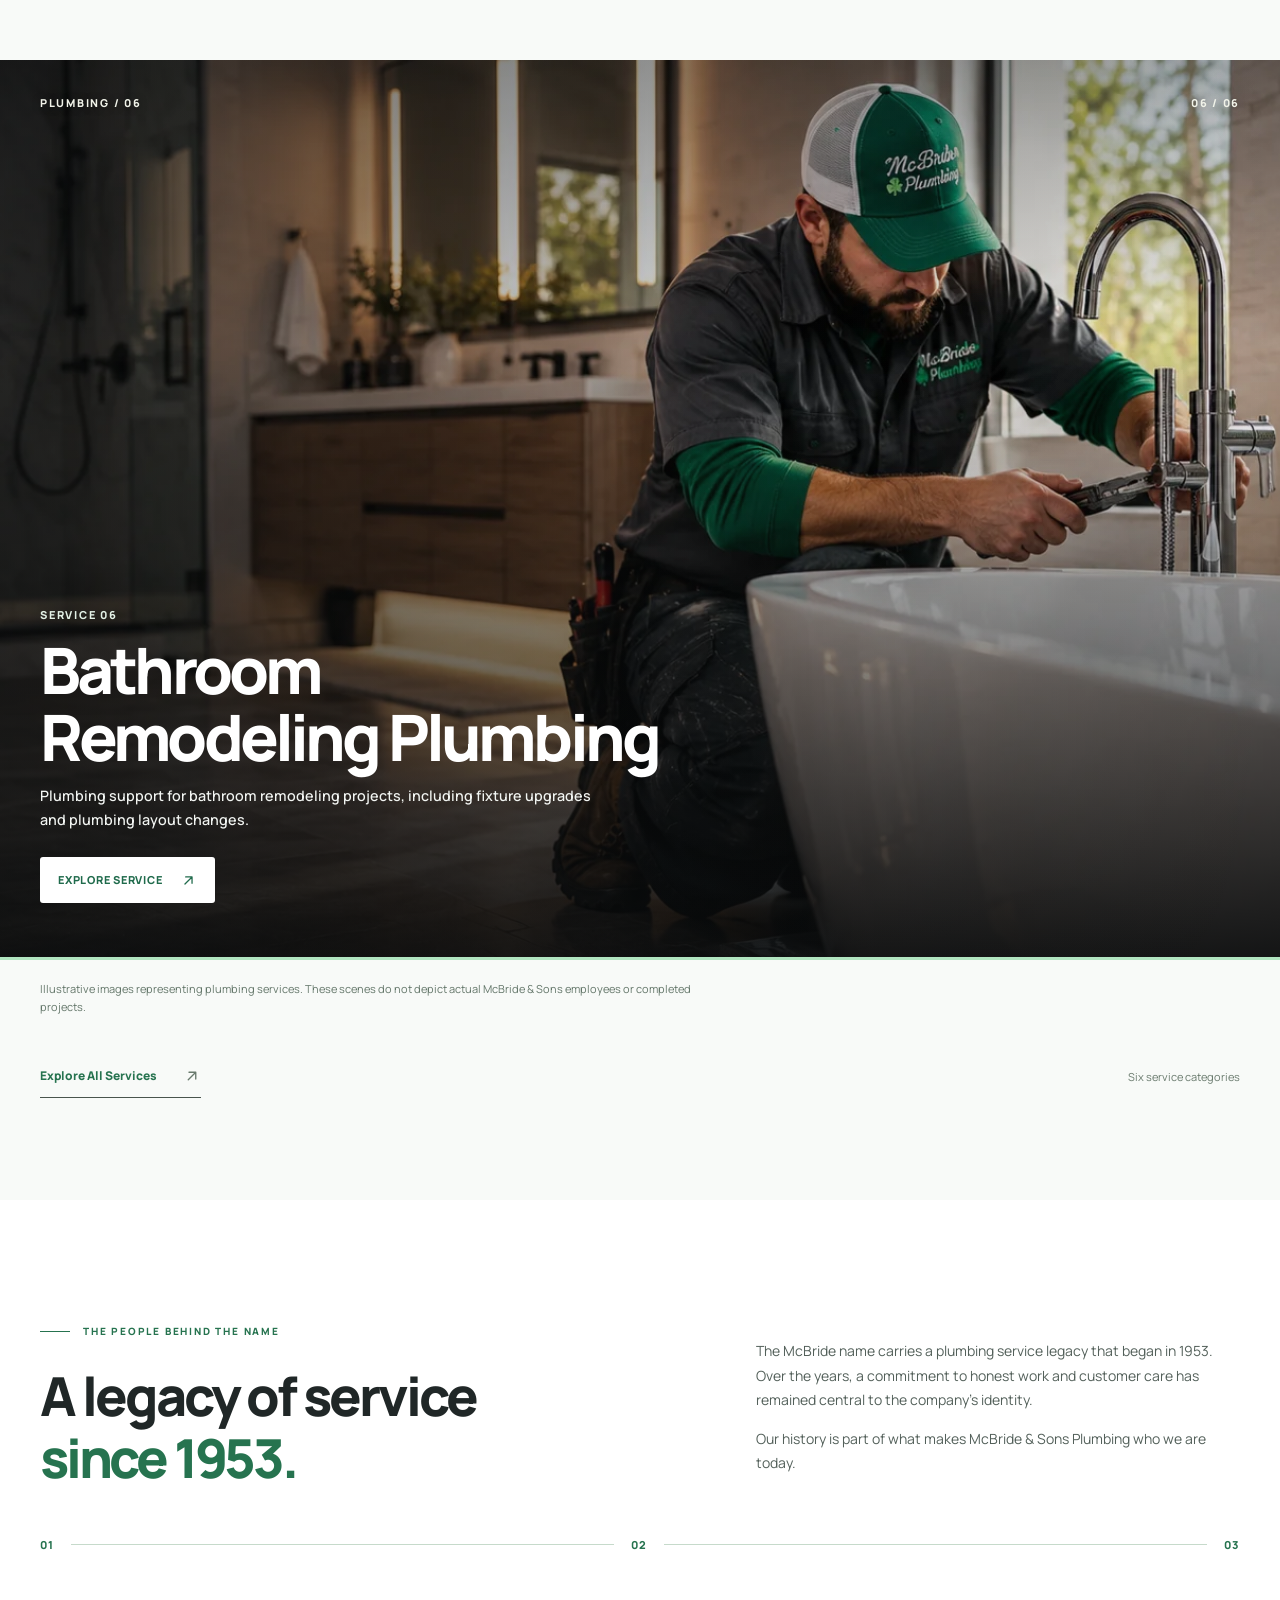
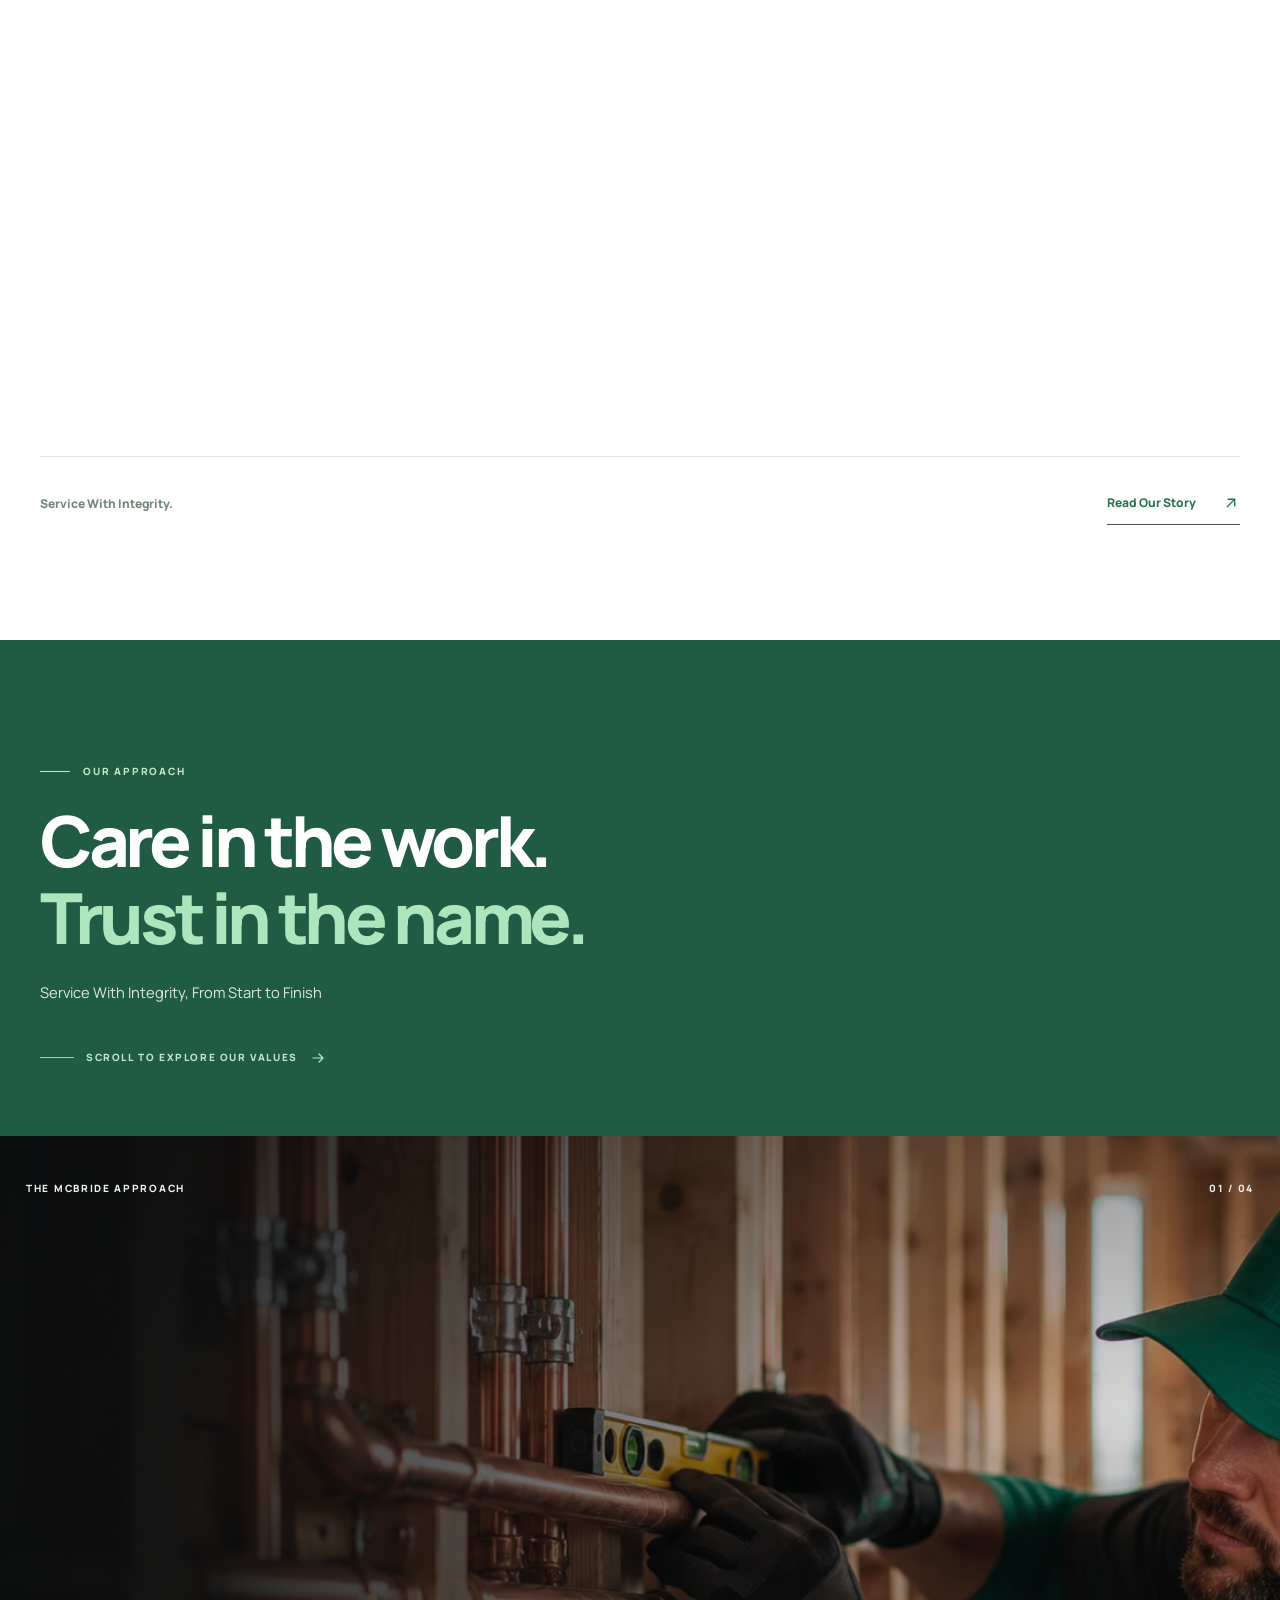
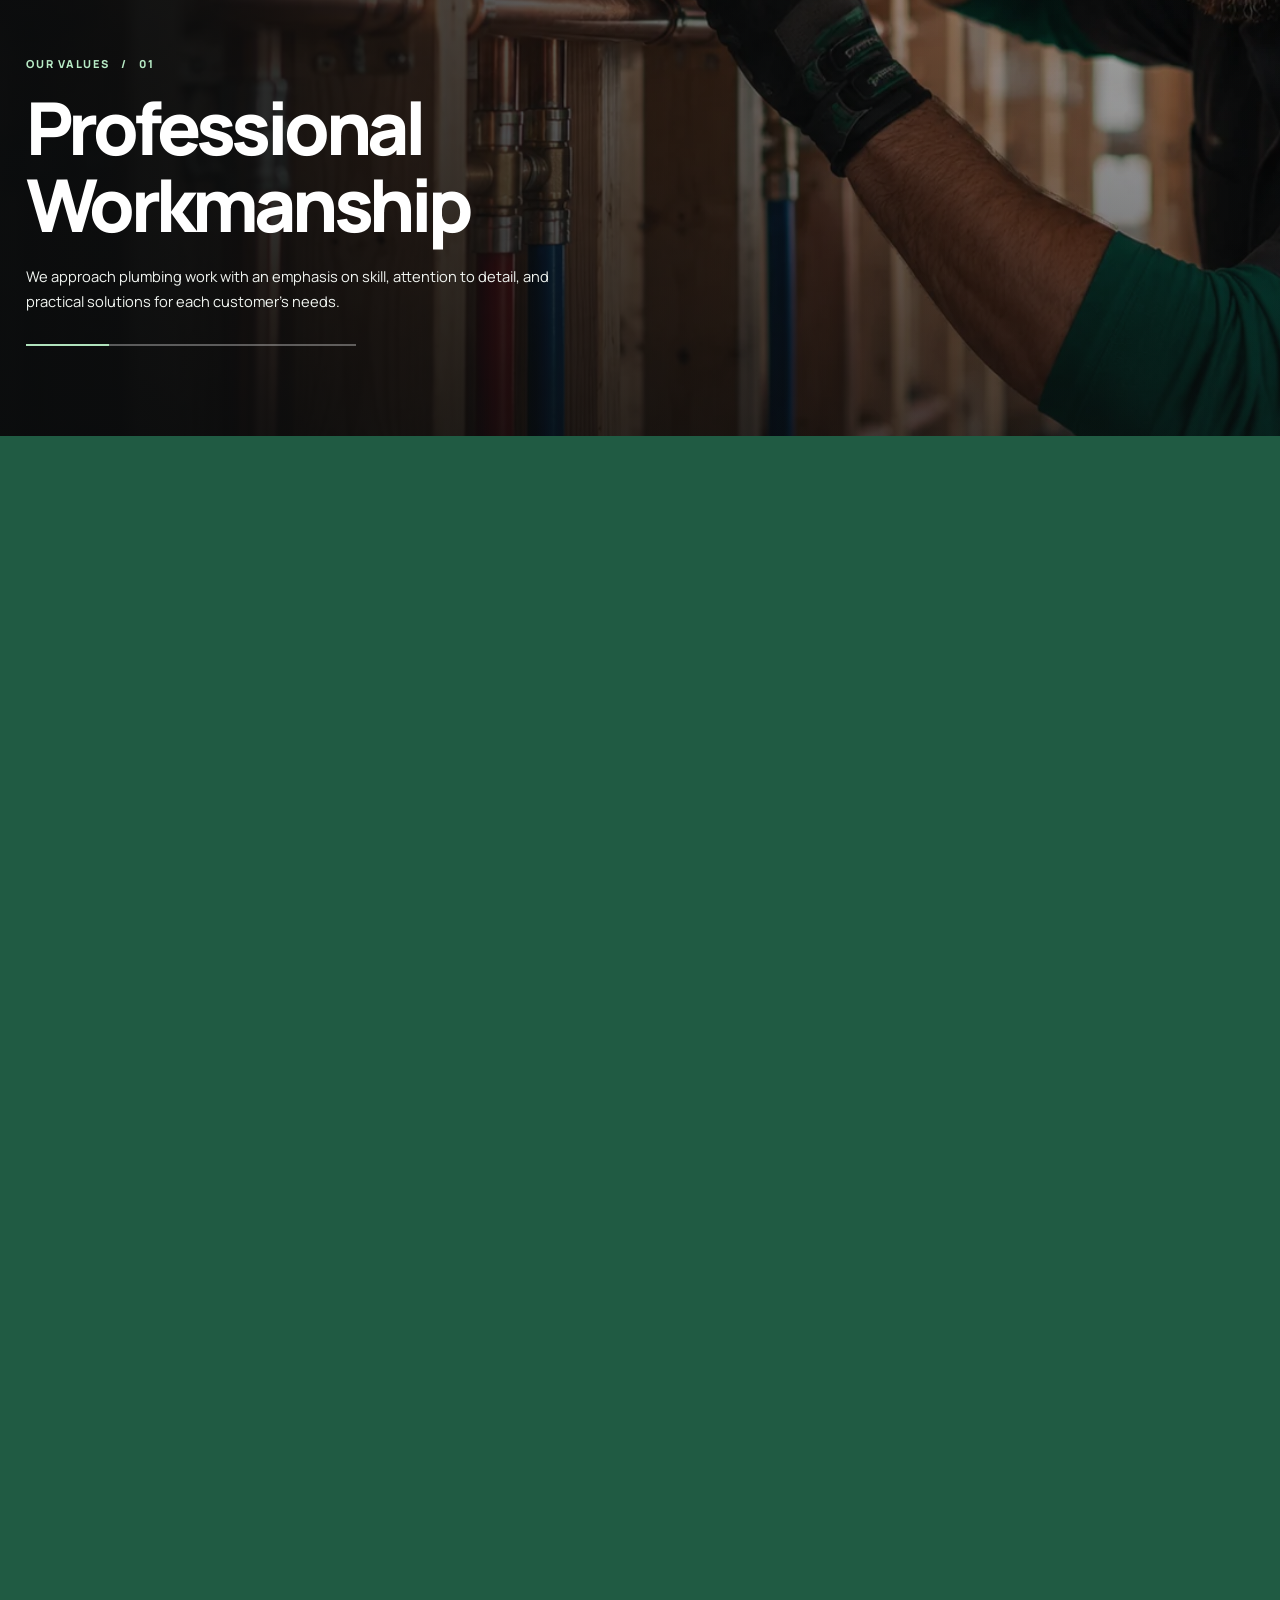
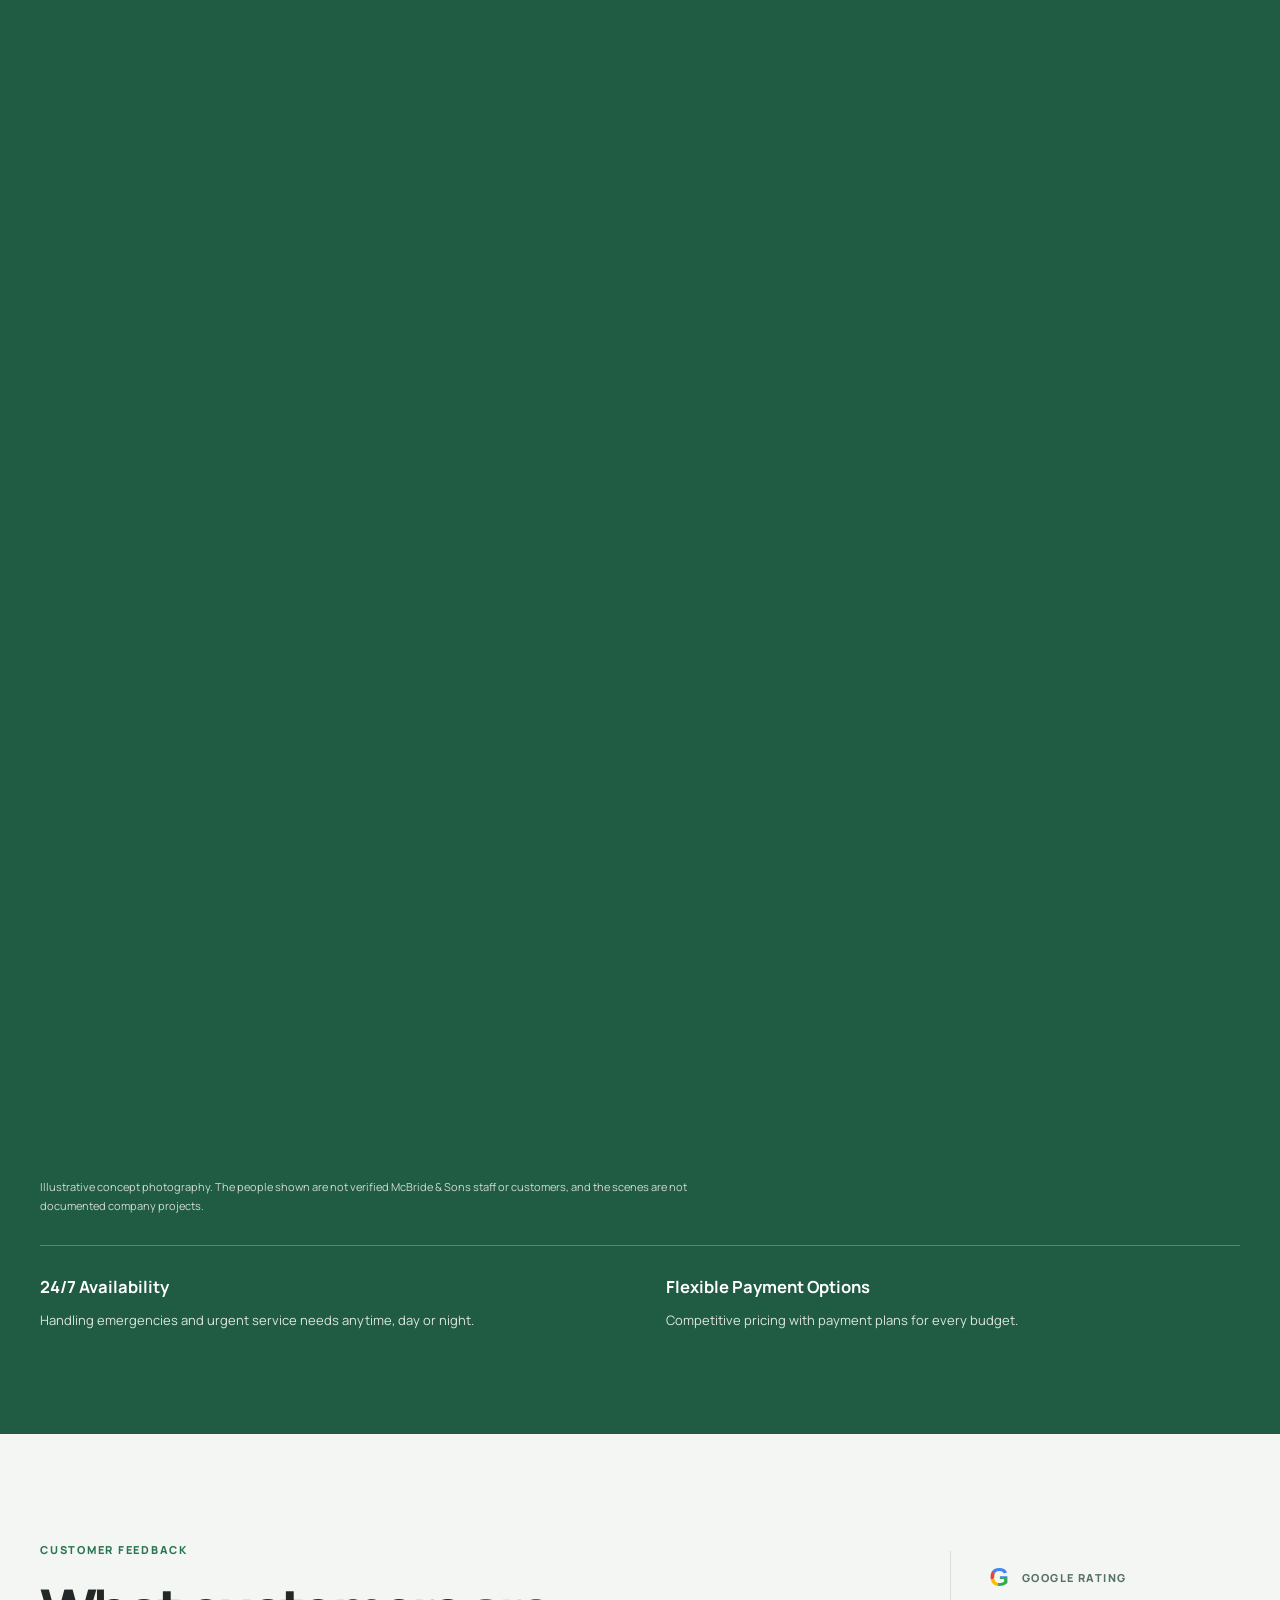
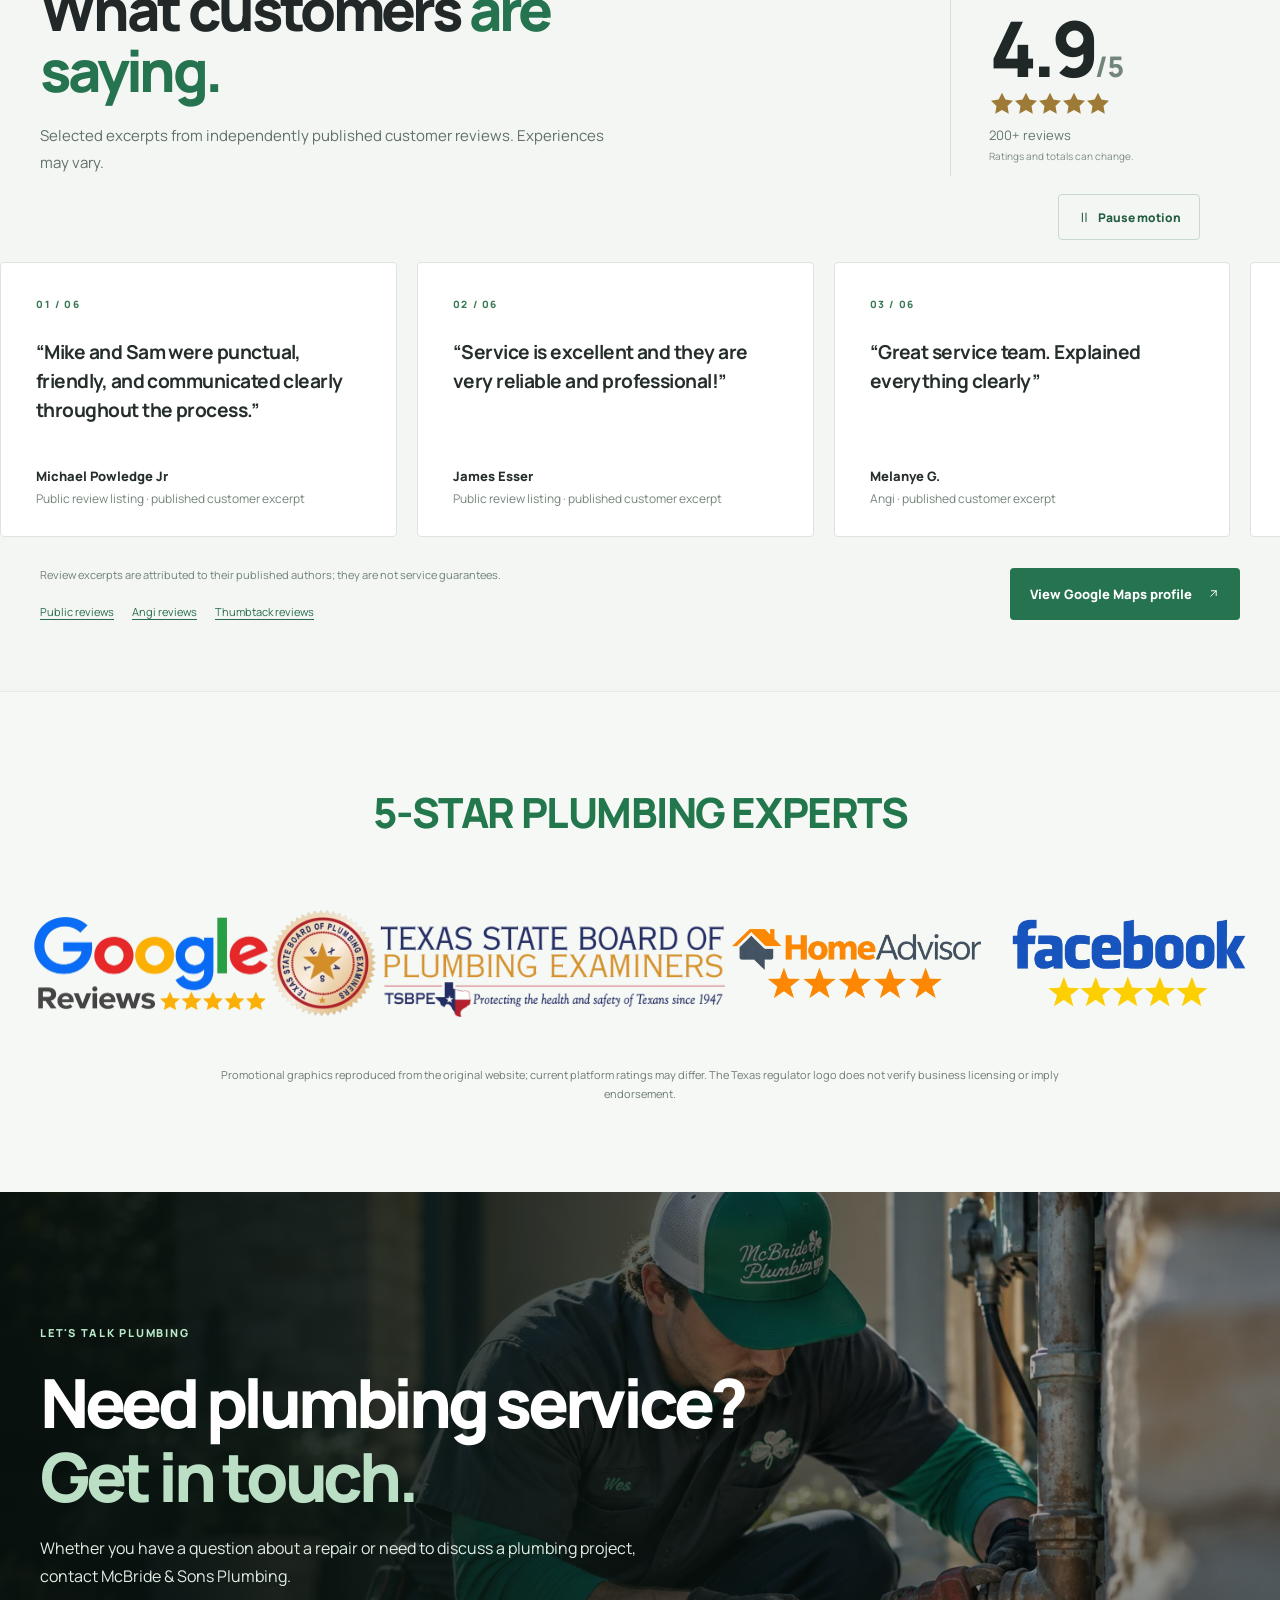
==== commit a08cabc0: "Make Services click expand six options on both navigation layouts" ====
--- a/index.html
+++ b/index.html
@@ -22,7 +22,7 @@
   </style>
   <link rel="stylesheet" href="./assets/css/home-experience.css?v=20261028-mobile-slide-2">
   <link rel="stylesheet" href="./assets/css/home-art-direction.css?v=20261028-approach-images-1">
-<link rel="stylesheet" href="./assets/css/site-nav.css?v=20261028-menu-v1"><link rel="stylesheet" href="./assets/css/service-editorial.css?v=20261028-reviews-immediate-v2"><link rel="stylesheet" href="./assets/css/service-trust.css?v=20261028-uniform-matte-v4"><link rel="stylesheet" href="./assets/css/shared-footer.css?v=20261104">
+<link rel="stylesheet" href="./assets/css/site-nav.css?v=20261109-services-disclosure-v2"><link rel="stylesheet" href="./assets/css/service-editorial.css?v=20261028-reviews-immediate-v2"><link rel="stylesheet" href="./assets/css/service-trust.css?v=20261028-uniform-matte-v4"><link rel="stylesheet" href="./assets/css/shared-footer.css?v=20261104">
 
 
 <!-- BEGIN GENERATED SEO -->
@@ -57,11 +57,12 @@
 <!-- END GENERATED SEO -->
 <link rel="stylesheet" href="./assets/css/interface-icons.css?v=20261109-vector-ui-1">
 <link rel="stylesheet" href="./assets/css/site-chrome.css?v=20261109-home-chrome-v1">
+<link rel="stylesheet" href="./assets/css/home-mobile-immersive.css?v=20261109-mobile-immersive-v1">
 </head>
 <body>
   <a class="skip-link" href="#main">Skip to content</a>
   <div class="site-announcement" role="note"><div class="wrap announcement-inner"><span><span class="announcement-dot" aria-hidden="true"></span> 24/7 emergency plumbing availability</span><a href="tel:+18179013328" aria-label="Call McBride and Sons at 817 901 3328">Call (817) 901-3328 <span aria-hidden="true"><svg class="mc-ui-icon" viewBox="0 0 24 24" aria-hidden="true" focusable="false"><path d="M7 17 17 7M8 7h9v9"/></svg></span></a></div></div>
-<header class="site-header at-site-nav" id="site-header"><div class="wrap nav-inner"><a class="brand" href="./index.html" aria-label="McBride &amp; Sons Plumbing — Home"><img src="./assets/images/mcbride-logo.webp" width="1396" height="673" alt="McBride Plumbing"></a><nav class="desktop-nav" aria-label="Main navigation"><a href="./index.html" aria-current="page">Home</a><div class="at-services-menu" data-services-menu ><a class="at-services-parent" href="./services/index.html">Services</a><button class="at-services-toggle" type="button" aria-label="Open services submenu" aria-expanded="false" aria-controls="at-services-panel"><svg viewBox="0 0 24 24" aria-hidden="true"><path d="m6 9 6 6 6-6"/></svg></button><div class="at-services-panel" id="at-services-panel"><span class="at-panel-label">Explore our plumbing services</span><a class="at-all-services" href="./services/index.html">View All Services <svg class="mc-ui-icon" viewBox="0 0 24 24" aria-hidden="true" focusable="false"><path d="M7 17 17 7M8 7h9v9"/></svg></a><a href="./services/drain-cleaning/index.html">Drain Cleaning</a><a href="./services/leak-repair/index.html">Leak Repair</a><a href="./services/hydro-jetting/index.html">Hydro-Jetting</a><a href="./services/water-heaters/index.html">Water Heater Services</a><a href="./services/drain-sewer-repair/index.html">Drain &amp; Sewer Repair</a><a href="./services/bathroom-remodeling/index.html">Bathroom Remodeling Plumbing</a></div></div><a href="./about-us/index.html">About Us</a><a href="./contact-us/index.html">Contact</a></nav><a class="nav-call" href="tel:+18179013328"><span>Call Now</span><span class="nav-call-number">(817) 901-3328</span></a><button class="mobile-menu-toggle" type="button" aria-controls="mobile-menu" aria-expanded="false" aria-label="Open navigation" data-mobile-toggle="true"><span class="menu-lines" aria-hidden="true"></span></button></div><nav id="mobile-menu" class="mobile-nav hidden" aria-label="Mobile navigation"><a href="./index.html" aria-current="page">Home</a><div class="at-mobile-services"><div class="at-mobile-services-head"><a href="./services/index.html">Services</a><button class="at-mobile-services-toggle" type="button" aria-label="Expand services submenu" aria-expanded="false" aria-controls="at-mobile-services-list">+</button></div><div class="at-mobile-services-list" id="at-mobile-services-list" hidden><a href="./services/drain-cleaning/index.html">Drain Cleaning</a><a href="./services/leak-repair/index.html">Leak Repair</a><a href="./services/hydro-jetting/index.html">Hydro-Jetting</a><a href="./services/water-heaters/index.html">Water Heater Services</a><a href="./services/drain-sewer-repair/index.html">Drain &amp; Sewer Repair</a><a href="./services/bathroom-remodeling/index.html">Bathroom Remodeling Plumbing</a></div></div><a href="./about-us/index.html">About Us</a><a href="./contact-us/index.html">Contact</a><a class="mobile-nav-call" href="tel:+18179013328">Call (817) 901-3328 <svg class="mc-ui-icon" viewBox="0 0 24 24" aria-hidden="true" focusable="false"><path d="M7 17 17 7M8 7h9v9"/></svg></a></nav></header>
+<header class="site-header at-site-nav" id="site-header"><div class="wrap nav-inner"><a class="brand" href="./index.html" aria-label="McBride &amp; Sons Plumbing — Home"><img src="./assets/images/mcbride-logo.webp" width="1396" height="673" alt="McBride Plumbing"></a><nav class="desktop-nav" aria-label="Main navigation"><a href="./index.html" aria-current="page">Home</a><div class="at-services-menu" data-services-menu ><button class="at-services-parent" type="button" aria-expanded="false" aria-controls="at-services-panel">Services <svg viewBox="0 0 24 24" aria-hidden="true" focusable="false"><path d="m6 9 6 6 6-6"/></svg></button><div class="at-services-panel" id="at-services-panel"><span class="at-panel-label">Explore our plumbing services</span><a class="at-all-services" href="./services/index.html">View All Services <svg class="mc-ui-icon" viewBox="0 0 24 24" aria-hidden="true" focusable="false"><path d="M7 17 17 7M8 7h9v9"/></svg></a><a href="./services/drain-cleaning/index.html">Drain Cleaning</a><a href="./services/leak-repair/index.html">Leak Repair</a><a href="./services/hydro-jetting/index.html">Hydro-Jetting</a><a href="./services/water-heaters/index.html">Water Heater Services</a><a href="./services/drain-sewer-repair/index.html">Drain &amp; Sewer Repair</a><a href="./services/bathroom-remodeling/index.html">Bathroom Remodeling Plumbing</a></div></div><a href="./about-us/index.html">About Us</a><a href="./contact-us/index.html">Contact</a></nav><a class="nav-call" href="tel:+18179013328"><span>Call Now</span><span class="nav-call-number">(817) 901-3328</span></a><button class="mobile-menu-toggle" type="button" aria-controls="mobile-menu" aria-expanded="false" aria-label="Open navigation" data-mobile-toggle="true"><span class="menu-lines" aria-hidden="true"></span></button></div><nav id="mobile-menu" class="mobile-nav hidden" aria-label="Mobile navigation"><a href="./index.html" aria-current="page">Home</a><div class="at-mobile-services"><div class="at-mobile-services-head"><button class="at-mobile-services-toggle" type="button" aria-expanded="false" aria-controls="at-mobile-services-list">Services <svg viewBox="0 0 24 24" aria-hidden="true" focusable="false"><path d="m6 9 6 6 6-6"/></svg></button></div><div class="at-mobile-services-list" id="at-mobile-services-list" hidden><a class="at-mobile-view-all" href="./services/index.html">View All Services</a><a href="./services/drain-cleaning/index.html">Drain Cleaning</a><a href="./services/leak-repair/index.html">Leak Repair</a><a href="./services/hydro-jetting/index.html">Hydro-Jetting</a><a href="./services/water-heaters/index.html">Water Heater Services</a><a href="./services/drain-sewer-repair/index.html">Drain &amp; Sewer Repair</a><a href="./services/bathroom-remodeling/index.html">Bathroom Remodeling Plumbing</a></div></div><a href="./about-us/index.html">About Us</a><a href="./contact-us/index.html">Contact</a><a class="mobile-nav-call" href="tel:+18179013328">Call (817) 901-3328 <svg class="mc-ui-icon" viewBox="0 0 24 24" aria-hidden="true" focusable="false"><path d="M7 17 17 7M8 7h9v9"/></svg></a></nav></header>
   <main id="main">
     <section class="hero" aria-labelledby="hero-title">
       <!-- Licensed illustrative plumbing footage: Stepan SK / Pexels, video #7584858.
@@ -337,5 +338,5 @@
   </div>
 </footer>
 <div class="mobile-callbar"><div><span>24/7 EMERGENCY LINE</span><strong>(817) 901-3328</strong></div><a href="tel:+18179013328"><svg viewBox="0 0 24 24" aria-hidden="true"><path d="M22 16.92v3a2 2 0 0 1-2.18 2A19.8 19.8 0 0 1 3.09 5.18 2 2 0 0 1 5.08 3h3a2 2 0 0 1 2 1.72l.46 2.81a2 2 0 0 1-.57 1.72l-1.3 1.3a16 16 0 0 0 4.78 4.78l1.3-1.3a2 2 0 0 1 1.72-.57l2.81.46A2 2 0 0 1 22 16.92z"/></svg> CALL NOW</a></div>
-<script defer src="./assets/js/site-nav.js?v=20261028-menu-v1"></script><script defer src="./assets/js/service-editorial.js?v=20261109-vector-ui-1"></script></body>
+<script defer src="./assets/js/site-nav.js?v=20261109-services-disclosure-v2"></script><script defer src="./assets/js/service-editorial.js?v=20261109-vector-ui-1"></script></body>
 </html>
--- a/assets/css/site-nav.css
+++ b/assets/css/site-nav.css
@@ -177,3 +177,30 @@
     text-align:center;letter-spacing:.055em;
   }
 }
+
+
+/* 2026-11-09: Services label is a full-width disclosure, not a redirect. */
+.at-site-nav .desktop-nav .at-services-parent {
+  appearance:none;display:inline-flex;align-items:center;justify-content:center;gap:9px;
+  min-height:48px;padding:22px 0;margin:0;background:transparent;border:0;
+  color:#f2f7f3;font:700 13px/1.5 Manrope,system-ui,sans-serif;
+  text-align:left;cursor:pointer;white-space:nowrap;
+}
+.at-site-nav .at-services-parent svg{width:15px;height:15px;fill:none;stroke:currentColor;stroke-width:2;transition:transform .2s ease}
+.at-site-nav .at-services-menu:is(:hover,:focus-within,.is-open)>.at-services-parent svg{transform:rotate(180deg)}
+.at-site-nav .at-services-parent[aria-expanded=true]{color:#a5e2b8}
+.at-site-nav .desktop-nav .at-services-menu[data-active-section=services]>.at-services-parent{color:#a5e2b8}
+.at-site-nav .at-services-panel{right:min(0px,calc((540px - 100vw)/2 + 24px))}
+.at-site-nav .at-services-menu.is-open>.at-services-panel{opacity:1;visibility:visible;pointer-events:auto;transform:none}
+.at-site-nav .at-mobile-services-head{display:block}
+.at-site-nav .at-mobile-services-toggle{
+  appearance:none;display:flex;width:100%;min-height:48px;align-items:center;justify-content:space-between;
+  padding:13px 8px;border:0;border-bottom:1px solid rgba(255,255,255,.16);
+  background:transparent;color:#f2f7f3;font:700 14px/1.5 Manrope,system-ui,sans-serif;
+  text-align:left;cursor:pointer;
+}
+.at-site-nav .at-mobile-services-toggle svg{width:17px;height:17px;fill:none;stroke:currentColor;stroke-width:2;transition:transform .2s ease}
+.at-site-nav .at-mobile-services-toggle[aria-expanded=true] svg{transform:rotate(180deg)}
+.at-site-nav .at-mobile-services-list{padding-top:8px}
+.at-site-nav .at-mobile-services-list .at-mobile-view-all{font-weight:800;color:#c1e9ca;background:#27372f}
+@media(prefers-reduced-motion:reduce){.at-site-nav .at-services-parent svg,.at-site-nav .at-mobile-services-toggle svg{transition:none}}
--- a/assets/css/home-mobile-immersive.css
+++ b/assets/css/home-mobile-immersive.css
@@ -0,0 +1,97 @@
+/* ATREZZO — McBride Home mobile: quieter hero, full-bleed service chapters.
+   Desktop and tablet styles are intentionally untouched.
+   Preserves the existing natural vertical sticky progression and imagery. */
+@media (max-width:640px) {
+  /* The next section already tells the family story. Keep heritage/CTA visible. */
+  .hero .hero-story > .hero-description {
+    display:none;
+  }
+
+  /* Remove the card frame: use the entire available viewport width. */
+  .services .services-story {
+    display:block;
+    width:100%;
+    max-width:none;
+    margin:0;
+    padding:0;
+    overflow:visible;
+    isolation:isolate;
+  }
+
+  /* Keep every frame between the sticky header and the fixed call bar. */
+  .services .services-story > .service-scene {
+    display:block;
+    position:-webkit-sticky;
+    position:sticky;
+    top:71px;
+    width:100%;
+    max-width:none;
+    height:clamp(350px,calc(100svh - 145px - env(safe-area-inset-bottom,0px)),850px);
+    min-height:0;
+    margin:0 0 clamp(80px,17svh,155px);
+    border-radius:0;
+    box-shadow:none;
+    overflow:hidden;
+    scroll-margin-top:71px;
+    outline-offset:-4px;
+  }
+  .services .services-story > .service-scene:nth-child(6) {
+    margin-bottom:0;
+  }
+
+  .services .service-scene-photo {
+    width:100%;
+    height:100%;
+    object-fit:cover;
+    object-position:var(--scene-mobile-position,var(--scene-position,center));
+  }
+  .services .service-scene-body {
+    padding:clamp(20px,5vw,32px) clamp(22px,6vw,32px) clamp(27px,7vw,38px);
+  }
+  .services .service-scene-top {
+    inset:20px clamp(22px,6vw,32px) auto;
+  }
+  .services .service-scene-shade {
+    background:linear-gradient(180deg,
+      rgba(9,16,13,.40) 0%,
+      rgba(9,20,15,.04) 25%,
+      rgba(7,21,16,.34) 52%,
+      rgba(5,18,13,.92) 100%);
+  }
+
+  /* Unframed presentation; keyboard focus stays clearly visible. */
+  .services .services-story > .service-scene:focus-visible {
+    outline:3px solid #bde7c9;
+    outline-offset:-4px;
+  }
+}
+
+/* Short-height mobile viewports: do not let a sticky image trap/cover content. */
+@media (max-width:640px) and (max-height:540px) {
+  .services .services-story > .service-scene {
+    position:relative;
+    top:auto;
+    height:clamp(350px,100svh,530px);
+    margin-bottom:16px;
+  }
+  .services .services-story > .service-scene:nth-child(6) {
+    margin-bottom:0;
+  }
+}
+
+/* Honor reduced-motion preferences: photographs remain fully readable. */
+@media (max-width:640px) and (prefers-reduced-motion:reduce) {
+  .services .services-story > .service-scene {
+    position:relative;
+    top:auto;
+    margin-bottom:16px;
+  }
+  .services .services-story > .service-scene:nth-child(6) {
+    margin-bottom:0;
+  }
+  .services .service-scene-photo,
+  .services .service-scene-action {
+    transform:none!important;
+    transition:none!important;
+  }
+}
